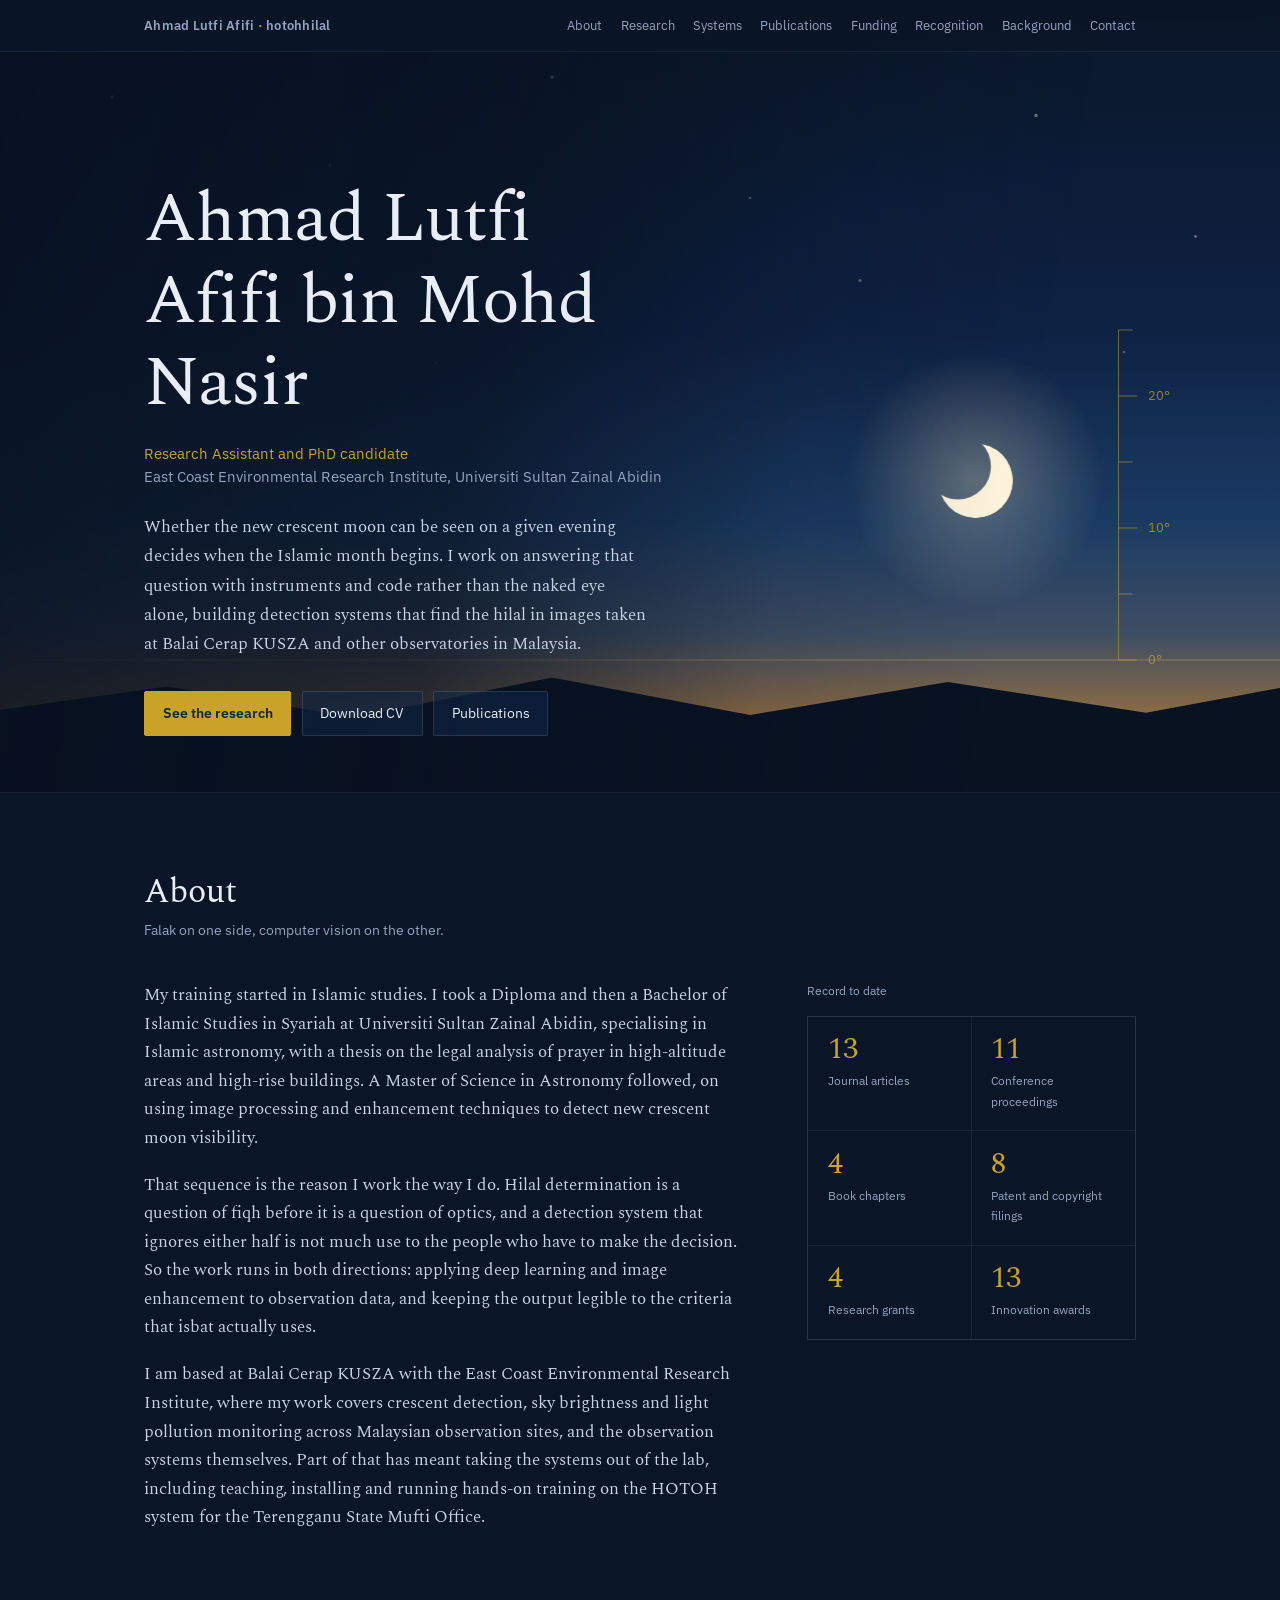
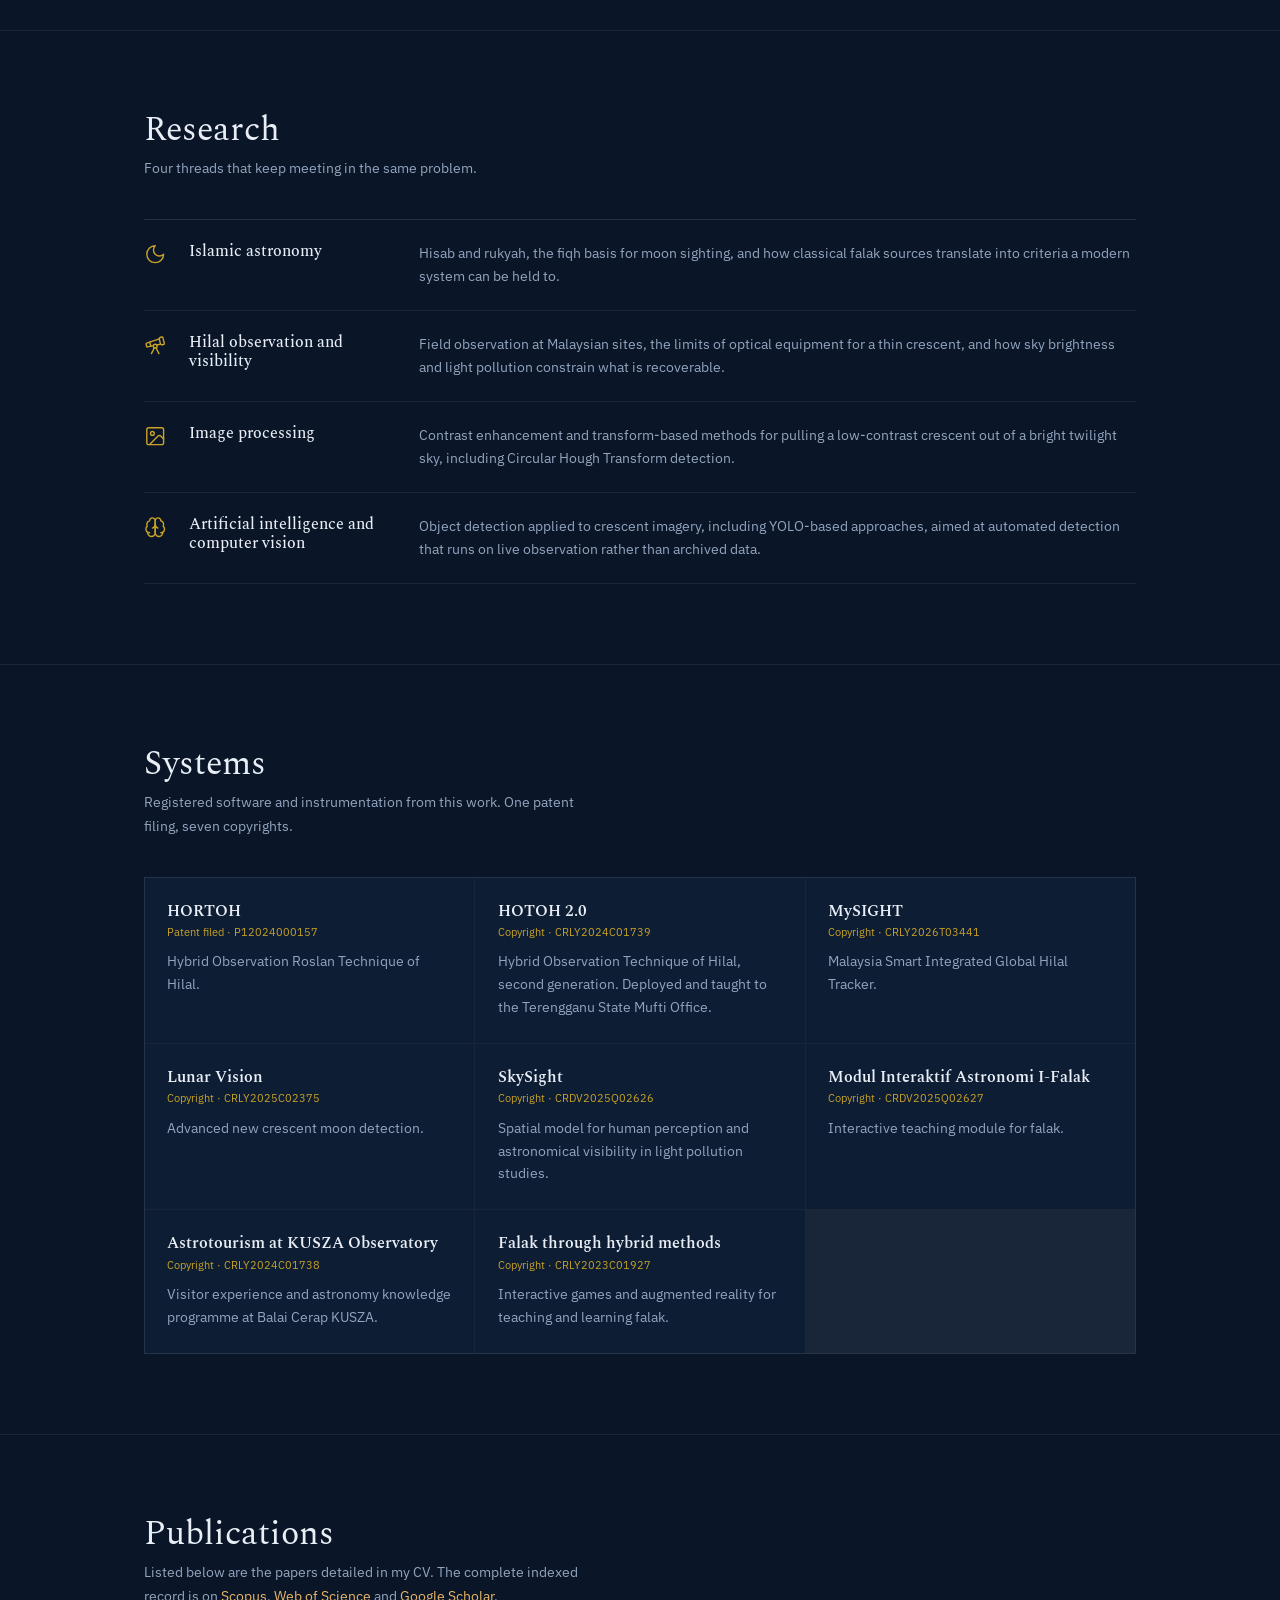
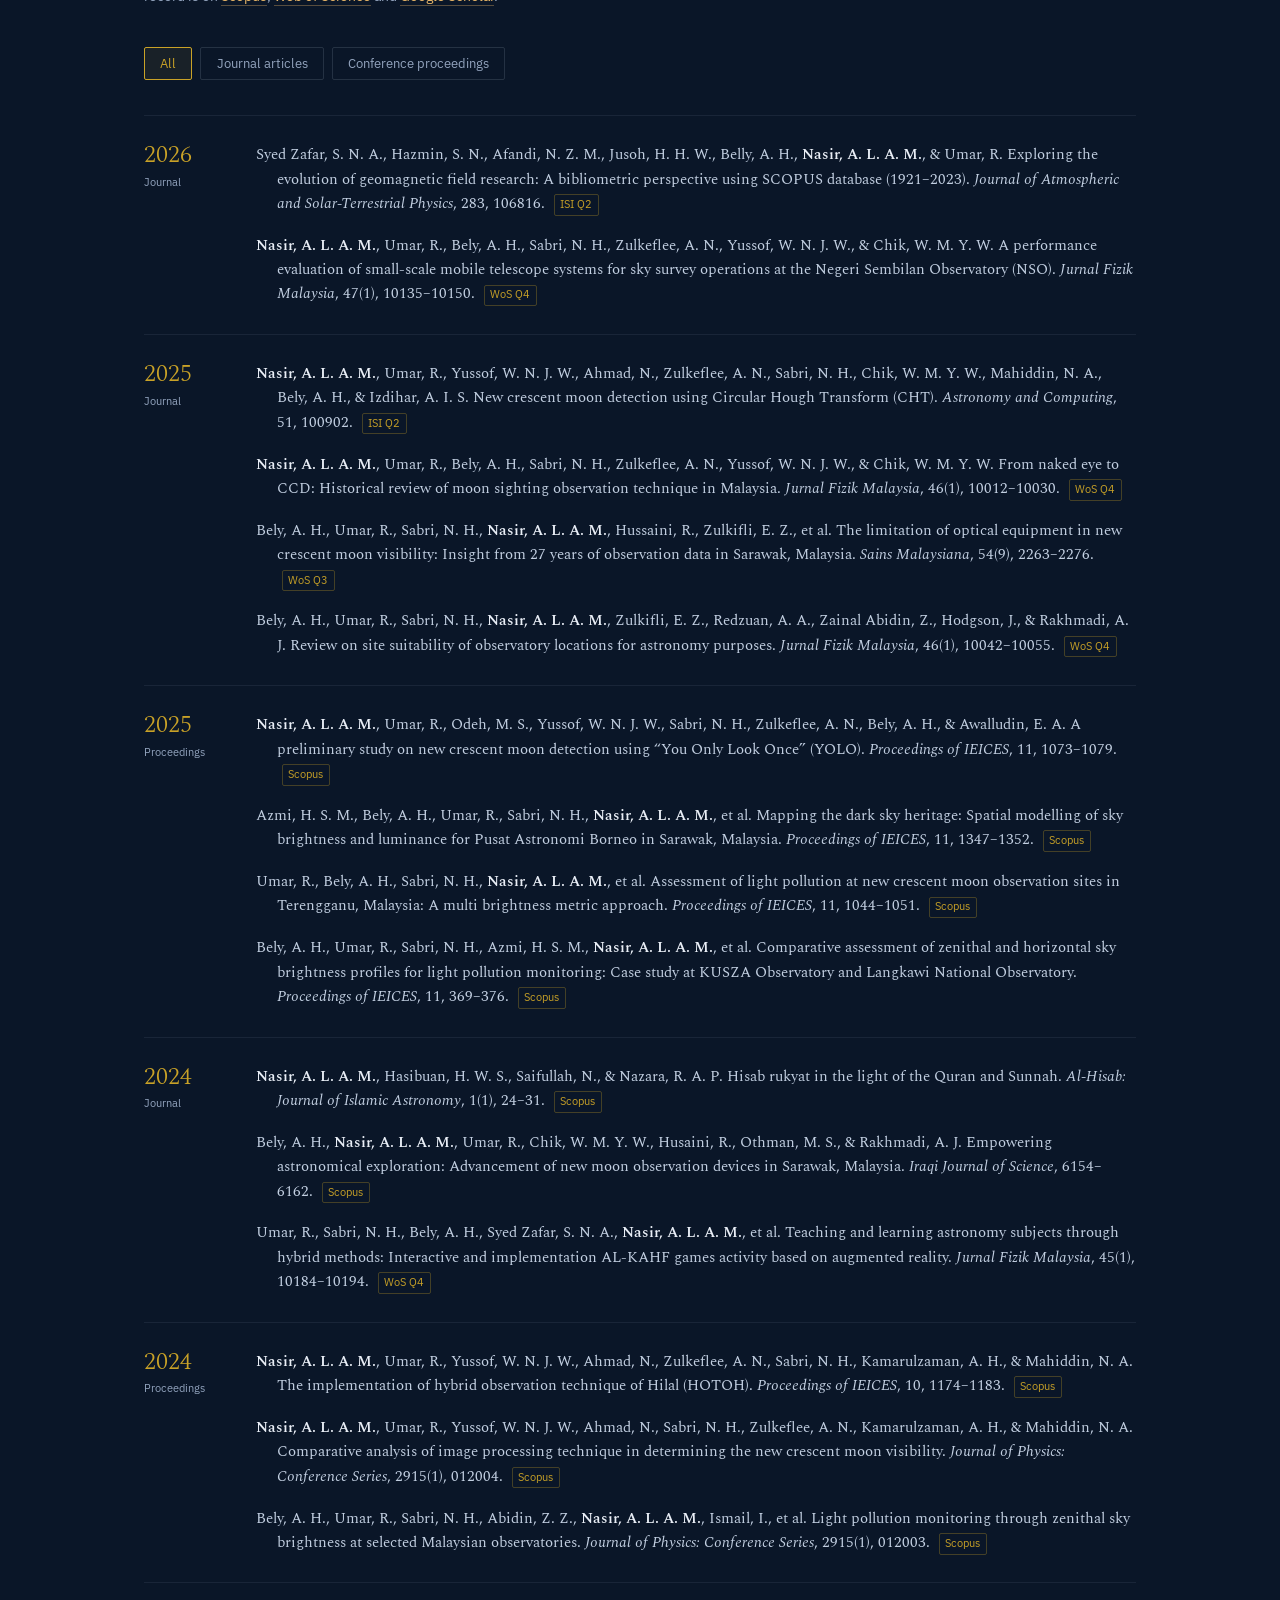
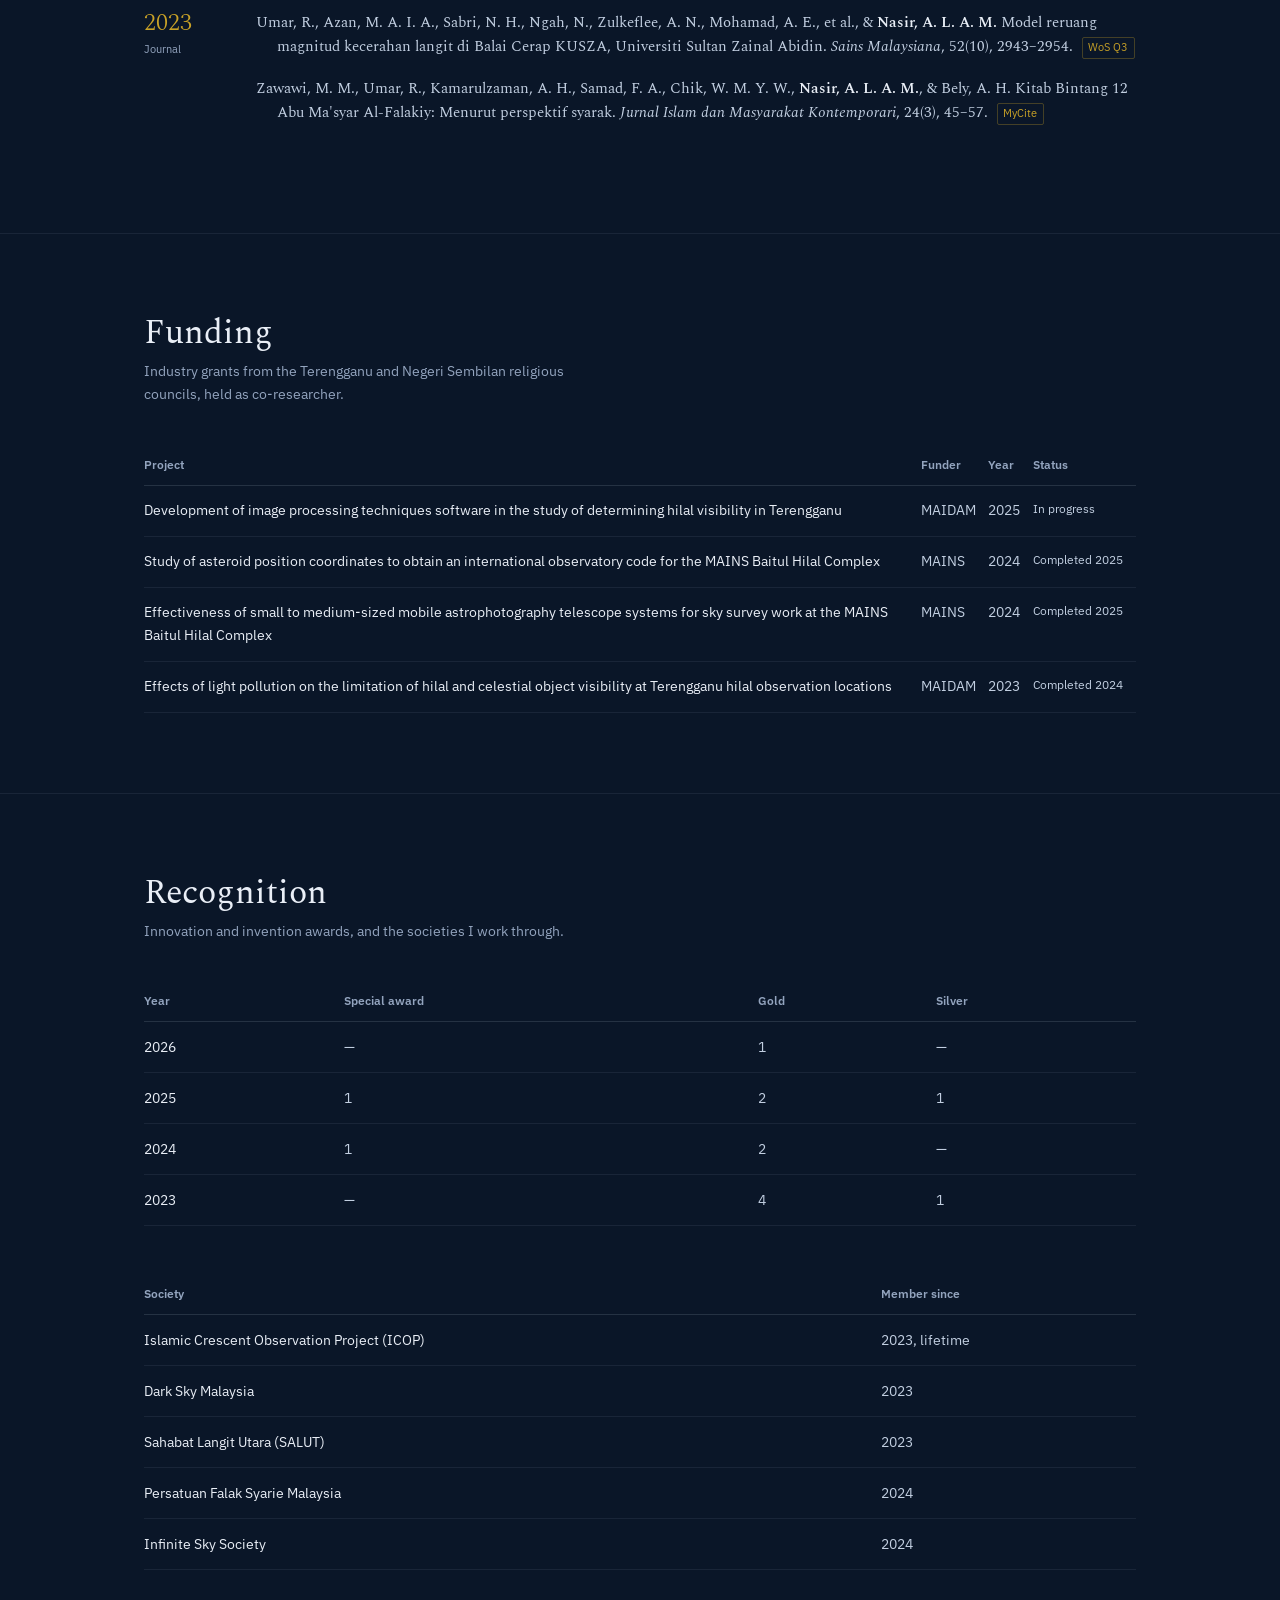
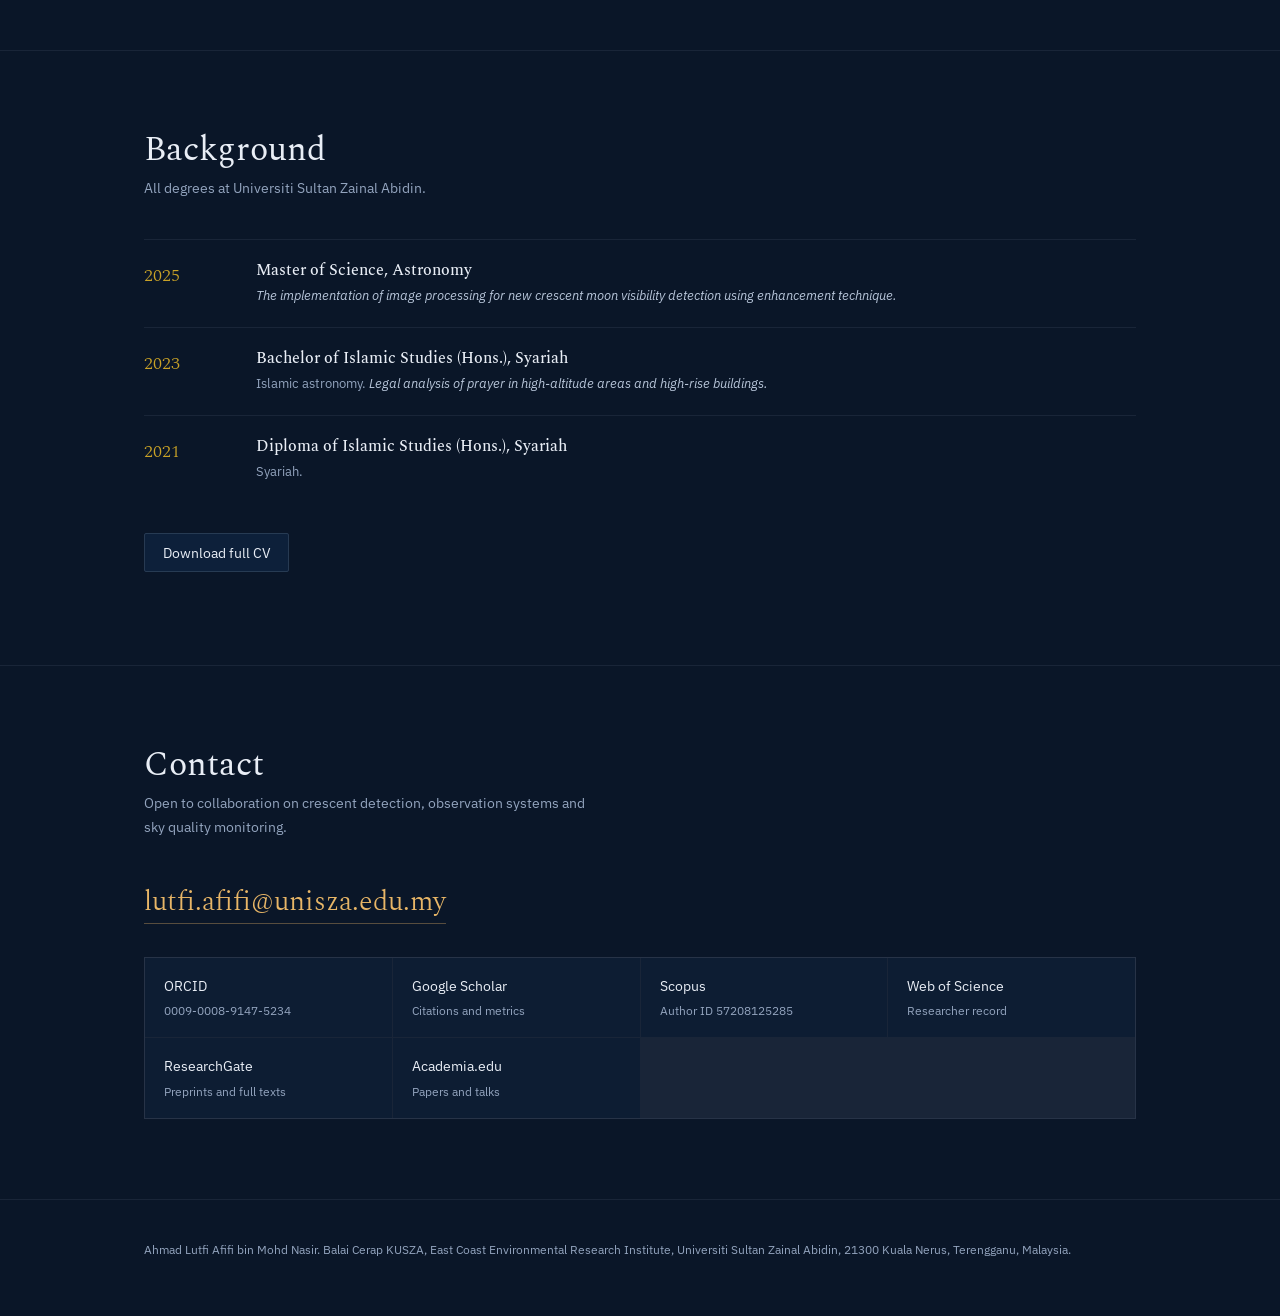
==== index.html @ 477df76f "Rename index (1).html to index.html" ====
<!DOCTYPE html>
<html lang="en">
<head>
<meta charset="utf-8">
<meta name="viewport" content="width=device-width, initial-scale=1">
<title>Ahmad Lutfi Afifi Mohd Nasir — Hilal detection and falak</title>
<meta name="description" content="Ahmad Lutfi Afifi bin Mohd Nasir. Research Assistant and PhD candidate at ESERI, Universiti Sultan Zainal Abidin. Automated new crescent moon detection using image processing and computer vision.">
<meta name="author" content="Ahmad Lutfi Afifi bin Mohd Nasir">
<meta property="og:type" content="profile">
<meta property="og:title" content="Ahmad Lutfi Afifi Mohd Nasir">
<meta property="og:description" content="Automated hilal detection, falak and computer vision. ESERI, Universiti Sultan Zainal Abidin.">
<meta property="og:url" content="https://hotohhilal.com">
<link rel="icon" href="data:image/svg+xml,%3Csvg xmlns='http://www.w3.org/2000/svg' viewBox='0 0 32 32'%3E%3Crect width='32' height='32' rx='6' fill='%230A1628'/%3E%3Cpath d='M17 7a8 8 0 0 0 8 8 9.5 9.5 0 1 1-8-8Z' fill='%23C9A227'/%3E%3C/svg%3E">
<link rel="preconnect" href="https://fonts.googleapis.com">
<link rel="preconnect" href="https://fonts.gstatic.com" crossorigin>
<link href="https://fonts.googleapis.com/css2?family=Spectral:ital,wght@0,300;0,400;0,500;0,600;1,400&family=IBM+Plex+Sans:wght@400;500;600&display=swap" rel="stylesheet">
<style>
:root{
  --ink:#0A1628; --ink2:#0D1D33; --slate:#12294A;
  --line:rgba(200,215,235,.14); --line2:rgba(200,215,235,.08);
  --brass:#C9A227; --amber:#E8B667;
  --paper:#E9EEF6; --dusk:#93A4BE;
  --display:'Spectral',Georgia,'Times New Roman',serif;
  --ui:'IBM Plex Sans',system-ui,-apple-system,Segoe UI,sans-serif;
  --gut:clamp(1.25rem,5vw,4.5rem);
  --maxw:1120px;
}
*{box-sizing:border-box}
html{scroll-behavior:smooth;scroll-padding-top:72px}
@media (prefers-reduced-motion:reduce){html{scroll-behavior:auto}}
body{
  margin:0;background:var(--ink);color:var(--paper);
  font-family:var(--display);font-size:17px;line-height:1.68;
  -webkit-font-smoothing:antialiased;
}
h1,h2,h3{font-family:var(--display);font-weight:500;line-height:1.18;margin:0}
a{color:var(--amber);text-decoration:none;border-bottom:1px solid rgba(232,182,103,.35)}
a:hover{border-bottom-color:var(--amber)}
:focus-visible{outline:2px solid var(--amber);outline-offset:3px;border-radius:2px}

/* ---------- nav ---------- */
.nav{
  position:fixed;top:0;left:0;right:0;z-index:40;
  background:rgba(10,22,40,.86);backdrop-filter:blur(10px);
  border-bottom:1px solid var(--line2);
}
.nav-in{
  max-width:var(--maxw);margin:0 auto;padding:.7rem var(--gut);
  display:flex;align-items:center;gap:1.5rem;
}
.mark{font-family:var(--ui);font-size:.82rem;font-weight:600;letter-spacing:.02em;
  color:var(--paper);border:0;white-space:nowrap}
.mark span{color:var(--brass)}
.nav ul{
  list-style:none;display:flex;gap:1.15rem;margin:0 0 0 auto;padding:0;
  overflow-x:auto;scrollbar-width:none;
}
.nav ul::-webkit-scrollbar{display:none}
.nav a{font-family:var(--ui);font-size:.8rem;color:var(--dusk);border:0;white-space:nowrap}
.nav a:hover,.nav a:focus-visible{color:var(--paper)}

/* ---------- hero ---------- */
.hero{position:relative;min-height:88vh;display:flex;align-items:flex-end;overflow:hidden}
.hero svg{position:absolute;inset:0;width:100%;height:100%}
.hero::after{content:"";position:absolute;inset:0;z-index:1;pointer-events:none;
  background:linear-gradient(100deg,rgba(8,17,32,.90) 0%,rgba(8,17,32,.72) 38%,rgba(8,17,32,.12) 62%,rgba(8,17,32,0) 78%)}
@media(max-width:760px){.hero::after{
  background:linear-gradient(to bottom,rgba(8,17,32,.86) 0%,rgba(8,17,32,.74) 55%,rgba(8,17,32,.28) 82%,rgba(8,17,32,0) 100%)}}
.hero-in{
  position:relative;z-index:2;max-width:var(--maxw);width:100%;
  margin:0 auto;padding:9rem var(--gut) 3.5rem;
}
.hero h1{
  font-size:clamp(2.35rem,6.2vw,4.35rem);font-weight:400;letter-spacing:-.015em;
  max-width:15ch;
}
.role{
  font-family:var(--ui);font-size:.92rem;color:var(--brass);
  margin:1.1rem 0 0;line-height:1.6;
}
.role em{color:var(--dusk);font-style:normal;display:block}
.lede{font-size:1.09rem;color:#C7D3E4;max-width:56ch;margin:1.5rem 0 0}
.acts{display:flex;flex-wrap:wrap;gap:.65rem;margin-top:2rem}
.btn{
  font-family:var(--ui);font-size:.85rem;padding:.62rem 1.1rem;border-radius:2px;
  border:1px solid var(--line);color:var(--paper);background:rgba(18,41,74,.55);
}
.btn:hover{border-color:var(--brass);color:#fff}
.btn-key{background:var(--brass);border-color:var(--brass);color:#14243D;font-weight:600}
.btn-key:hover{background:var(--amber);border-color:var(--amber);color:#14243D}
#glow{opacity:0;animation:rise 2.4s ease-out .25s forwards}
@keyframes rise{to{opacity:1}}
@media (prefers-reduced-motion:reduce){#glow{animation:none;opacity:1}}

/* ---------- structure ---------- */
section{padding:5rem 0;border-top:1px solid var(--line2)}
.wrap{max-width:var(--maxw);margin:0 auto;padding:0 var(--gut)}
h2{font-size:clamp(1.6rem,3.2vw,2.1rem);font-weight:400;margin-bottom:.4rem}
.sub{font-family:var(--ui);font-size:.88rem;color:var(--dusk);max-width:58ch;margin:0 0 2.4rem}
p{margin:0 0 1.15rem}
.prose{max-width:66ch}
.prose p{color:#C7D3E4}

/* ---------- figures strip ---------- */
.about-grid{display:grid;grid-template-columns:minmax(0,1.55fr) minmax(250px,.85fr);
  gap:clamp(2rem,5vw,4.5rem);align-items:start}
@media(max-width:900px){.about-grid{grid-template-columns:1fr}}
.figs{display:grid;grid-template-columns:1fr 1fr;gap:1px;
  background:var(--line2);border:1px solid var(--line2)}
@media(max-width:900px){.figs{grid-template-columns:repeat(auto-fit,minmax(140px,1fr))};}
.glance{font-family:var(--ui);font-size:.76rem;color:var(--dusk);margin:0 0 .9rem}
.fig{background:var(--ink);padding:1.15rem 1.2rem}
.fig b{display:block;font-family:var(--display);font-size:1.85rem;font-weight:400;color:var(--brass);line-height:1}
.fig span{font-family:var(--ui);font-size:.76rem;color:var(--dusk);display:block;margin-top:.4rem}

/* ---------- research list ---------- */
.areas{margin:0;padding:0;list-style:none;border-top:1px solid var(--line)}
.areas li{
  display:grid;grid-template-columns:1.4rem 13rem 1fr;gap:1.4rem;align-items:start;
  padding:1.35rem 0;border-bottom:1px solid var(--line2);
}
.areas h3{font-size:1.02rem;font-weight:500}
.areas p{font-family:var(--ui);font-size:.87rem;color:var(--dusk);margin:0}
.areas svg{width:1.4rem;height:1.4rem;stroke:var(--brass);fill:none;stroke-width:1.5;
  stroke-linecap:round;stroke-linejoin:round;margin-top:.1rem}
@media(max-width:720px){.areas li{grid-template-columns:1.4rem 1fr;gap:.9rem}
  .areas p{grid-column:2}}

/* ---------- systems ---------- */
.sys{display:grid;grid-template-columns:repeat(auto-fit,minmax(255px,1fr));gap:1px;
  background:var(--line2);border:1px solid var(--line2)}
.sys article{background:var(--ink2);padding:1.5rem 1.4rem}
.sys h3{font-size:1rem;font-weight:600;margin-bottom:.15rem}
.sys .tag{font-family:var(--ui);font-size:.7rem;color:var(--brass);display:block;margin-bottom:.55rem}
.sys p{font-family:var(--ui);font-size:.85rem;color:var(--dusk);margin:0}

/* ---------- publications ---------- */
.filter{display:flex;gap:.5rem;margin-bottom:2.2rem;flex-wrap:wrap}
.filter button{
  font-family:var(--ui);font-size:.82rem;padding:.45rem .95rem;cursor:pointer;
  background:transparent;border:1px solid var(--line);color:var(--dusk);border-radius:2px;
}
.filter button[aria-pressed="true"]{border-color:var(--brass);color:var(--brass);background:rgba(201,162,39,.08)}
.year{display:grid;grid-template-columns:5.5rem 1fr;gap:1.5rem;padding:1.7rem 0;
  border-top:1px solid var(--line2)}
.year > div:first-child{position:sticky;top:84px;align-self:start}
.year > div:first-child b{font-family:var(--display);font-size:1.5rem;font-weight:300;
  color:var(--brass);line-height:1;display:block}
.year > div:first-child i{font-family:var(--ui);font-size:.68rem;color:var(--dusk);
  font-style:normal;display:block;margin-top:.35rem}
.year ol{list-style:none;margin:0;padding:0}
.year li{font-size:.95rem;line-height:1.6;color:#C2CFE1;padding:0 0 1.1rem 1.3rem;
  text-indent:-1.3rem}
.year li:last-child{padding-bottom:0}
.year li strong{color:var(--paper);font-weight:600}
.idx{font-family:var(--ui);font-size:.7rem;color:var(--brass);white-space:nowrap;
  border:1px solid rgba(201,162,39,.3);padding:.05rem .35rem;border-radius:2px;
  text-indent:0;display:inline-block;margin-left:.3rem}
@media(max-width:720px){.year{grid-template-columns:1fr;gap:.7rem}
  .year > div:first-child{position:static}}

/* ---------- tables ---------- */
.tbl{width:100%;border-collapse:collapse;font-family:var(--ui);font-size:.85rem}
.tbl th{text-align:left;font-weight:600;color:var(--dusk);font-size:.76rem;
  padding:.6rem .8rem .6rem 0;border-bottom:1px solid var(--line)}
.tbl td{padding:.85rem .8rem .85rem 0;border-bottom:1px solid var(--line2);
  color:#C2CFE1;vertical-align:top}
.tbl td:first-child{color:var(--paper)}
.scroll{overflow-x:auto}
.state{font-size:.74rem;color:var(--brass);white-space:nowrap}

/* ---------- timeline ---------- */
.cv{list-style:none;margin:0;padding:0}
.cv li{display:grid;grid-template-columns:5.5rem 1fr;gap:1.5rem;padding:1.3rem 0;
  border-top:1px solid var(--line2)}
.cv b{font-family:var(--display);font-size:1.15rem;font-weight:300;color:var(--brass)}
.cv h3{font-size:1rem;font-weight:500;margin-bottom:.25rem}
.cv p{font-family:var(--ui);font-size:.84rem;color:var(--dusk);margin:0}
.cv i{color:#B8C6DA}
@media(max-width:720px){.cv li{grid-template-columns:1fr;gap:.35rem}}

/* ---------- contact ---------- */
.links{display:grid;grid-template-columns:repeat(auto-fit,minmax(215px,1fr));gap:1px;
  background:var(--line2);border:1px solid var(--line2);margin-top:2rem}
.links a{background:var(--ink2);padding:1.05rem 1.2rem;border:0;display:block;
  font-family:var(--ui);font-size:.86rem;color:var(--paper)}
.links a:hover{background:var(--slate)}
.links a span{display:block;font-size:.72rem;color:var(--dusk);margin-top:.2rem;
  overflow-wrap:anywhere}
.mail{font-family:var(--display);font-size:clamp(1.2rem,3.4vw,1.75rem);font-weight:300}
footer{padding:2.5rem 0 3.5rem;border-top:1px solid var(--line2)}
footer p{font-family:var(--ui);font-size:.76rem;color:var(--dusk);margin:0}
.hidden{display:none}
</style>
</head>
<body>

<nav class="nav">
  <div class="nav-in">
    <a class="mark" href="#top">Ahmad Lutfi Afifi <span>·</span> hotohhilal</a>
    <ul>
      <li><a href="#about">About</a></li>
      <li><a href="#research">Research</a></li>
      <li><a href="#systems">Systems</a></li>
      <li><a href="#publications">Publications</a></li>
      <li><a href="#funding">Funding</a></li>
      <li><a href="#recognition">Recognition</a></li>
      <li><a href="#background">Background</a></li>
      <li><a href="#contact">Contact</a></li>
    </ul>
  </div>
</nav>

<header class="hero" id="top">
  <svg viewBox="0 0 1200 720" preserveAspectRatio="xMidYMax slice" aria-hidden="true">
    <defs>
      <linearGradient id="sky" x1="0" y1="0" x2="0" y2="1">
        <stop offset="0" stop-color="#0A1628"/><stop offset=".42" stop-color="#0E2244"/>
        <stop offset=".66" stop-color="#1B3B63"/><stop offset=".80" stop-color="#3E4E63"/>
        <stop offset=".90" stop-color="#8A6A44"/><stop offset="1" stop-color="#C08A46"/>
      </linearGradient>
      <radialGradient id="halo" cx=".5" cy=".5" r=".5">
        <stop offset="0" stop-color="#F0DFB8" stop-opacity=".34"/>
        <stop offset="1" stop-color="#F0DFB8" stop-opacity="0"/>
      </radialGradient>
      <mask id="cres">
        <circle cx="905" cy="437" r="34" fill="#fff"/>
        <circle cx="889" cy="424" r="30" fill="#000"/>
      </mask>
    </defs>
    <rect width="1200" height="720" fill="url(#sky)"/>
    <g fill="#fff">
      <circle cx="120" cy="88" r="1.5" opacity=".5"/><circle cx="318" cy="150" r="1.1" opacity=".35"/>
      <circle cx="520" cy="70" r="1.7" opacity=".45"/><circle cx="700" cy="180" r="1.2" opacity=".3"/>
      <circle cx="960" cy="105" r="1.5" opacity=".4"/><circle cx="1105" cy="215" r="1.3" opacity=".35"/>
      <circle cx="245" cy="250" r="1.1" opacity=".28"/><circle cx="1040" cy="320" r="1.2" opacity=".26"/>
      <circle cx="800" cy="255" r="1.4" opacity=".32"/><circle cx="415" cy="330" r="1" opacity=".22"/>
    </g>
    <g id="glow">
      <circle cx="905" cy="437" r="118" fill="url(#halo)"/>
      <circle cx="905" cy="437" r="34" fill="#FFF4DC" mask="url(#cres)"/>
    </g>
    <!-- altitude scale: what hilal visibility is actually measured against -->
    <g stroke="#C9A227" stroke-opacity=".5" stroke-width="1" fill="none">
      <line x1="1035" y1="300" x2="1035" y2="600"/>
      <line x1="1035" y1="600" x2="1052" y2="600"/><line x1="1035" y1="540" x2="1048" y2="540"/>
      <line x1="1035" y1="480" x2="1052" y2="480"/><line x1="1035" y1="420" x2="1048" y2="420"/>
      <line x1="1035" y1="360" x2="1052" y2="360"/><line x1="1035" y1="300" x2="1048" y2="300"/>
    </g>
    <g fill="#C9A227" fill-opacity=".72" font-family="'IBM Plex Sans',sans-serif" font-size="12">
      <text x="1062" y="604">0°</text><text x="1062" y="484">10°</text><text x="1062" y="364">20°</text>
    </g>
    <line x1="0" y1="600" x2="1200" y2="600" stroke="#E8B667" stroke-opacity=".38" stroke-width="1"/>
    <path d="M0,720 L0,648 L170,624 L340,652 L520,616 L700,650 L880,620 L1060,648 L1200,622 L1200,720 Z" fill="#081221"/>
  </svg>

  <div class="hero-in">
    <h1>Ahmad Lutfi Afifi bin Mohd Nasir</h1>
    <p class="role">Research Assistant and PhD candidate
      <em>East Coast Environmental Research Institute, Universiti Sultan Zainal Abidin</em></p>
    <p class="lede">Whether the new crescent moon can be seen on a given evening decides when the
      Islamic month begins. I work on answering that question with instruments and code rather than
      the naked eye alone, building detection systems that find the hilal in images taken at
      Balai Cerap KUSZA and other observatories in Malaysia.</p>
    <div class="acts">
      <a class="btn btn-key" href="#research">See the research</a>
      <a class="btn" href="Ahmad_Lutfi_Afifi_CV.pdf">Download CV</a>
      <a class="btn" href="#publications">Publications</a>
    </div>
  </div>
</header>

<section id="about">
  <div class="wrap">
    <h2>About</h2>
    <p class="sub">Falak on one side, computer vision on the other.</p>
    <div class="about-grid">
      <div class="prose">
      <p>My training started in Islamic studies. I took a Diploma and then a Bachelor of Islamic
      Studies in Syariah at Universiti Sultan Zainal Abidin, specialising in Islamic astronomy, with
      a thesis on the legal analysis of prayer in high-altitude areas and high-rise buildings.
      A Master of Science in Astronomy followed, on using image processing and enhancement
      techniques to detect new crescent moon visibility.</p>

      <p>That sequence is the reason I work the way I do. Hilal determination is a question of fiqh
      before it is a question of optics, and a detection system that ignores either half is not much
      use to the people who have to make the decision. So the work runs in both directions: applying
      deep learning and image enhancement to observation data, and keeping the output legible to the
      criteria that isbat actually uses.</p>

      <p>I am based at Balai Cerap KUSZA with the East Coast Environmental Research Institute, where
      my work covers crescent detection, sky brightness and light pollution monitoring across
      Malaysian observation sites, and the observation systems themselves. Part of that has meant
      taking the systems out of the lab, including teaching, installing and running hands-on
      training on the HOTOH system for the Terengganu State Mufti Office.</p>
      </div>
      <aside>
        <p class="glance">Record to date</p>
        <div class="figs">
      <div class="fig"><b>13</b><span>Journal articles</span></div>
      <div class="fig"><b>11</b><span>Conference proceedings</span></div>
      <div class="fig"><b>4</b><span>Book chapters</span></div>
      <div class="fig"><b>8</b><span>Patent and copyright filings</span></div>
      <div class="fig"><b>4</b><span>Research grants</span></div>
        <div class="fig"><b>13</b><span>Innovation awards</span></div>
        </div>
      </aside>
    </div>
  </div>
</section>

<section id="research">
  <div class="wrap">
    <h2>Research</h2>
    <p class="sub">Four threads that keep meeting in the same problem.</p>
    <ul class="areas">
      <li>
        <svg viewBox="0 0 24 24"><path d="M12 3a6 6 0 0 0 9 9 9 9 0 1 1-9-9Z"/></svg>
        <h3>Islamic astronomy</h3>
        <p>Hisab and rukyah, the fiqh basis for moon sighting, and how classical falak sources
        translate into criteria a modern system can be held to.</p>
      </li>
      <li>
        <svg viewBox="0 0 24 24"><path d="m10.065 12.493-6.18 1.318a.934.934 0 0 1-1.108-.702l-.537-2.15a1.07 1.07 0 0 1 .691-1.265l13.504-4.44"/><path d="m13.56 11.747 4.332-.924"/><path d="m16 21-3.105-6.21"/><path d="M16.485 5.94a2 2 0 0 1 1.455-2.425l1.09-.272a1 1 0 0 1 1.212.727l1.515 6.06a1 1 0 0 1-.727 1.213l-1.09.272a2 2 0 0 1-2.425-1.455z"/><path d="m6.158 8.633 1.114 4.456"/><path d="m8 21 3.105-6.21"/><circle cx="12" cy="13" r="2"/></svg>
        <h3>Hilal observation and visibility</h3>
        <p>Field observation at Malaysian sites, the limits of optical equipment for a thin crescent,
        and how sky brightness and light pollution constrain what is recoverable.</p>
      </li>
      <li>
        <svg viewBox="0 0 24 24"><rect x="3" y="3" width="18" height="18" rx="2"/><circle cx="9" cy="9" r="2"/><path d="m21 15-3.086-3.086a2 2 0 0 0-2.828 0L6 21"/></svg>
        <h3>Image processing</h3>
        <p>Contrast enhancement and transform-based methods for pulling a low-contrast crescent out
        of a bright twilight sky, including Circular Hough Transform detection.</p>
      </li>
      <li>
        <svg viewBox="0 0 24 24"><path d="M12 5a3 3 0 1 0-5.997.125 4 4 0 0 0-2.526 5.77 4 4 0 0 0 .556 6.588A4 4 0 1 0 12 18Z"/><path d="M12 5a3 3 0 1 1 5.997.125 4 4 0 0 1 2.526 5.77 4 4 0 0 1-.556 6.588A4 4 0 1 1 12 18Z"/><path d="M15 13a4.5 4.5 0 0 1-3-4 4.5 4.5 0 0 1-3 4"/><path d="M6 18a4 4 0 0 1-1.967-.516"/><path d="M19.967 17.484A4 4 0 0 1 18 18"/></svg>
        <h3>Artificial intelligence and computer vision</h3>
        <p>Object detection applied to crescent imagery, including YOLO-based approaches, aimed at
        automated detection that runs on live observation rather than archived data.</p>
      </li>
    </ul>
  </div>
</section>

<section id="systems">
  <div class="wrap">
    <h2>Systems</h2>
    <p class="sub">Registered software and instrumentation from this work. One patent filing,
      seven copyrights.</p>
    <div class="sys">
      <article>
        <h3>HORTOH</h3><span class="tag">Patent filed · P12024000157</span>
        <p>Hybrid Observation Roslan Technique of Hilal.</p>
      </article>
      <article>
        <h3>HOTOH 2.0</h3><span class="tag">Copyright · CRLY2024C01739</span>
        <p>Hybrid Observation Technique of Hilal, second generation. Deployed and taught to the
        Terengganu State Mufti Office.</p>
      </article>
      <article>
        <h3>MySIGHT</h3><span class="tag">Copyright · CRLY2026T03441</span>
        <p>Malaysia Smart Integrated Global Hilal Tracker.</p>
      </article>
      <article>
        <h3>Lunar Vision</h3><span class="tag">Copyright · CRLY2025C02375</span>
        <p>Advanced new crescent moon detection.</p>
      </article>
      <article>
        <h3>SkySight</h3><span class="tag">Copyright · CRDV2025Q02626</span>
        <p>Spatial model for human perception and astronomical visibility in light pollution
        studies.</p>
      </article>
      <article>
        <h3>Modul Interaktif Astronomi I-Falak</h3><span class="tag">Copyright · CRDV2025Q02627</span>
        <p>Interactive teaching module for falak.</p>
      </article>
      <article>
        <h3>Astrotourism at KUSZA Observatory</h3><span class="tag">Copyright · CRLY2024C01738</span>
        <p>Visitor experience and astronomy knowledge programme at Balai Cerap KUSZA.</p>
      </article>
      <article>
        <h3>Falak through hybrid methods</h3><span class="tag">Copyright · CRLY2023C01927</span>
        <p>Interactive games and augmented reality for teaching and learning falak.</p>
      </article>
    </div>
  </div>
</section>

<section id="publications">
  <div class="wrap">
    <h2>Publications</h2>
    <p class="sub">Listed below are the papers detailed in my CV. The complete indexed record is on
      <a href="https://www.scopus.com/authid/detail.uri?authorId=57208125285">Scopus</a>,
      <a href="https://www.webofscience.com/wos/author/record/54318209">Web of Science</a> and
      <a href="https://scholar.google.com/citations?user=dQ2Bi_IAAAAJ&amp;hl=en">Google Scholar</a>.</p>

    <div class="filter" role="group" aria-label="Filter publications">
      <button type="button" data-f="all" aria-pressed="true">All</button>
      <button type="button" data-f="journal" aria-pressed="false">Journal articles</button>
      <button type="button" data-f="proc" aria-pressed="false">Conference proceedings</button>
    </div>

    <div class="year" data-kind="journal">
      <div><b>2026</b><i>Journal</i></div>
      <ol>
        <li>Syed Zafar, S. N. A., Hazmin, S. N., Afandi, N. Z. M., Jusoh, H. H. W., Belly, A. H.,
          <strong>Nasir, A. L. A. M.</strong>, &amp; Umar, R. Exploring the evolution of geomagnetic
          field research: A bibliometric perspective using SCOPUS database (1921–2023).
          <i>Journal of Atmospheric and Solar-Terrestrial Physics</i>, 283, 106816.
          <span class="idx">ISI Q2</span></li>
        <li><strong>Nasir, A. L. A. M.</strong>, Umar, R., Bely, A. H., Sabri, N. H., Zulkeflee, A. N.,
          Yussof, W. N. J. W., &amp; Chik, W. M. Y. W. A performance evaluation of small-scale mobile
          telescope systems for sky survey operations at the Negeri Sembilan Observatory (NSO).
          <i>Jurnal Fizik Malaysia</i>, 47(1), 10135–10150. <span class="idx">WoS Q4</span></li>
      </ol>
    </div>

    <div class="year" data-kind="journal">
      <div><b>2025</b><i>Journal</i></div>
      <ol>
        <li><strong>Nasir, A. L. A. M.</strong>, Umar, R., Yussof, W. N. J. W., Ahmad, N.,
          Zulkeflee, A. N., Sabri, N. H., Chik, W. M. Y. W., Mahiddin, N. A., Bely, A. H., &amp;
          Izdihar, A. I. S. New crescent moon detection using Circular Hough Transform (CHT).
          <i>Astronomy and Computing</i>, 51, 100902. <span class="idx">ISI Q2</span></li>
        <li><strong>Nasir, A. L. A. M.</strong>, Umar, R., Bely, A. H., Sabri, N. H., Zulkeflee, A. N.,
          Yussof, W. N. J. W., &amp; Chik, W. M. Y. W. From naked eye to CCD: Historical review of
          moon sighting observation technique in Malaysia. <i>Jurnal Fizik Malaysia</i>, 46(1),
          10012–10030. <span class="idx">WoS Q4</span></li>
        <li>Bely, A. H., Umar, R., Sabri, N. H., <strong>Nasir, A. L. A. M.</strong>, Hussaini, R.,
          Zulkifli, E. Z., et al. The limitation of optical equipment in new crescent moon
          visibility: Insight from 27 years of observation data in Sarawak, Malaysia.
          <i>Sains Malaysiana</i>, 54(9), 2263–2276. <span class="idx">WoS Q3</span></li>
        <li>Bely, A. H., Umar, R., Sabri, N. H., <strong>Nasir, A. L. A. M.</strong>, Zulkifli, E. Z.,
          Redzuan, A. A., Zainal Abidin, Z., Hodgson, J., &amp; Rakhmadi, A. J. Review on site
          suitability of observatory locations for astronomy purposes.
          <i>Jurnal Fizik Malaysia</i>, 46(1), 10042–10055. <span class="idx">WoS Q4</span></li>
      </ol>
    </div>

    <div class="year" data-kind="proc">
      <div><b>2025</b><i>Proceedings</i></div>
      <ol>
        <li><strong>Nasir, A. L. A. M.</strong>, Umar, R., Odeh, M. S., Yussof, W. N. J. W.,
          Sabri, N. H., Zulkeflee, A. N., Bely, A. H., &amp; Awalludin, E. A. A preliminary study on
          new crescent moon detection using “You Only Look Once” (YOLO).
          <i>Proceedings of IEICES</i>, 11, 1073–1079. <span class="idx">Scopus</span></li>
        <li>Azmi, H. S. M., Bely, A. H., Umar, R., Sabri, N. H., <strong>Nasir, A. L. A. M.</strong>,
          et al. Mapping the dark sky heritage: Spatial modelling of sky brightness and luminance for
          Pusat Astronomi Borneo in Sarawak, Malaysia. <i>Proceedings of IEICES</i>, 11, 1347–1352.
          <span class="idx">Scopus</span></li>
        <li>Umar, R., Bely, A. H., Sabri, N. H., <strong>Nasir, A. L. A. M.</strong>, et al.
          Assessment of light pollution at new crescent moon observation sites in Terengganu,
          Malaysia: A multi brightness metric approach. <i>Proceedings of IEICES</i>, 11, 1044–1051.
          <span class="idx">Scopus</span></li>
        <li>Bely, A. H., Umar, R., Sabri, N. H., Azmi, H. S. M., <strong>Nasir, A. L. A. M.</strong>,
          et al. Comparative assessment of zenithal and horizontal sky brightness profiles for light
          pollution monitoring: Case study at KUSZA Observatory and Langkawi National Observatory.
          <i>Proceedings of IEICES</i>, 11, 369–376. <span class="idx">Scopus</span></li>
      </ol>
    </div>

    <div class="year" data-kind="journal">
      <div><b>2024</b><i>Journal</i></div>
      <ol>
        <li><strong>Nasir, A. L. A. M.</strong>, Hasibuan, H. W. S., Saifullah, N., &amp;
          Nazara, R. A. P. Hisab rukyat in the light of the Quran and Sunnah.
          <i>Al-Hisab: Journal of Islamic Astronomy</i>, 1(1), 24–31. <span class="idx">Scopus</span></li>
        <li>Bely, A. H., <strong>Nasir, A. L. A. M.</strong>, Umar, R., Chik, W. M. Y. W.,
          Husaini, R., Othman, M. S., &amp; Rakhmadi, A. J. Empowering astronomical exploration:
          Advancement of new moon observation devices in Sarawak, Malaysia.
          <i>Iraqi Journal of Science</i>, 6154–6162. <span class="idx">Scopus</span></li>
        <li>Umar, R., Sabri, N. H., Bely, A. H., Syed Zafar, S. N. A.,
          <strong>Nasir, A. L. A. M.</strong>, et al. Teaching and learning astronomy subjects through
          hybrid methods: Interactive and implementation AL-KAHF games activity based on augmented
          reality. <i>Jurnal Fizik Malaysia</i>, 45(1), 10184–10194. <span class="idx">WoS Q4</span></li>
      </ol>
    </div>

    <div class="year" data-kind="proc">
      <div><b>2024</b><i>Proceedings</i></div>
      <ol>
        <li><strong>Nasir, A. L. A. M.</strong>, Umar, R., Yussof, W. N. J. W., Ahmad, N.,
          Zulkeflee, A. N., Sabri, N. H., Kamarulzaman, A. H., &amp; Mahiddin, N. A. The
          implementation of hybrid observation technique of Hilal (HOTOH).
          <i>Proceedings of IEICES</i>, 10, 1174–1183. <span class="idx">Scopus</span></li>
        <li><strong>Nasir, A. L. A. M.</strong>, Umar, R., Yussof, W. N. J. W., Ahmad, N.,
          Sabri, N. H., Zulkeflee, A. N., Kamarulzaman, A. H., &amp; Mahiddin, N. A. Comparative
          analysis of image processing technique in determining the new crescent moon visibility.
          <i>Journal of Physics: Conference Series</i>, 2915(1), 012004. <span class="idx">Scopus</span></li>
        <li>Bely, A. H., Umar, R., Sabri, N. H., Abidin, Z. Z., <strong>Nasir, A. L. A. M.</strong>,
          Ismail, I., et al. Light pollution monitoring through zenithal sky brightness at selected
          Malaysian observatories. <i>Journal of Physics: Conference Series</i>, 2915(1), 012003.
          <span class="idx">Scopus</span></li>
      </ol>
    </div>

    <div class="year" data-kind="journal">
      <div><b>2023</b><i>Journal</i></div>
      <ol>
        <li>Umar, R., Azan, M. A. I. A., Sabri, N. H., Ngah, N., Zulkeflee, A. N., Mohamad, A. E.,
          et al., &amp; <strong>Nasir, A. L. A. M.</strong> Model reruang magnitud kecerahan langit di
          Balai Cerap KUSZA, Universiti Sultan Zainal Abidin. <i>Sains Malaysiana</i>, 52(10),
          2943–2954. <span class="idx">WoS Q3</span></li>
        <li>Zawawi, M. M., Umar, R., Kamarulzaman, A. H., Samad, F. A., Chik, W. M. Y. W.,
          <strong>Nasir, A. L. A. M.</strong>, &amp; Bely, A. H. Kitab Bintang 12 Abu Ma'syar
          Al-Falakiy: Menurut perspektif syarak. <i>Jurnal Islam dan Masyarakat Kontemporari</i>,
          24(3), 45–57. <span class="idx">MyCite</span></li>
      </ol>
    </div>
  </div>
</section>

<section id="funding">
  <div class="wrap">
    <h2>Funding</h2>
    <p class="sub">Industry grants from the Terengganu and Negeri Sembilan religious councils,
      held as co-researcher.</p>
    <div class="scroll">
      <table class="tbl">
        <thead><tr><th>Project</th><th>Funder</th><th>Year</th><th>Status</th></tr></thead>
        <tbody>
          <tr>
            <td>Development of image processing techniques software in the study of determining
              hilal visibility in Terengganu</td>
            <td>MAIDAM</td><td>2025</td><td class="state">In progress</td>
          </tr>
          <tr>
            <td>Study of asteroid position coordinates to obtain an international observatory code
              for the MAINS Baitul Hilal Complex</td>
            <td>MAINS</td><td>2024</td><td class="state">Completed 2025</td>
          </tr>
          <tr>
            <td>Effectiveness of small to medium-sized mobile astrophotography telescope systems for
              sky survey work at the MAINS Baitul Hilal Complex</td>
            <td>MAINS</td><td>2024</td><td class="state">Completed 2025</td>
          </tr>
          <tr>
            <td>Effects of light pollution on the limitation of hilal and celestial object visibility
              at Terengganu hilal observation locations</td>
            <td>MAIDAM</td><td>2023</td><td class="state">Completed 2024</td>
          </tr>
        </tbody>
      </table>
    </div>
  </div>
</section>

<section id="recognition">
  <div class="wrap">
    <h2>Recognition</h2>
    <p class="sub">Innovation and invention awards, and the societies I work through.</p>
    <div class="scroll">
      <table class="tbl">
        <thead><tr><th>Year</th><th>Special award</th><th>Gold</th><th>Silver</th></tr></thead>
        <tbody>
          <tr><td>2026</td><td>—</td><td>1</td><td>—</td></tr>
          <tr><td>2025</td><td>1</td><td>2</td><td>1</td></tr>
          <tr><td>2024</td><td>1</td><td>2</td><td>—</td></tr>
          <tr><td>2023</td><td>—</td><td>4</td><td>1</td></tr>
        </tbody>
      </table>
    </div>

    <div class="scroll" style="margin-top:3rem">
      <table class="tbl">
        <thead><tr><th>Society</th><th>Member since</th></tr></thead>
        <tbody>
          <tr><td>Islamic Crescent Observation Project (ICOP)</td><td>2023, lifetime</td></tr>
          <tr><td>Dark Sky Malaysia</td><td>2023</td></tr>
          <tr><td>Sahabat Langit Utara (SALUT)</td><td>2023</td></tr>
          <tr><td>Persatuan Falak Syarie Malaysia</td><td>2024</td></tr>
          <tr><td>Infinite Sky Society</td><td>2024</td></tr>
        </tbody>
      </table>
    </div>
  </div>
</section>

<section id="background">
  <div class="wrap">
    <h2>Background</h2>
    <p class="sub">All degrees at Universiti Sultan Zainal Abidin.</p>
    <ul class="cv">
      <li><b>2025</b>
        <div><h3>Master of Science, Astronomy</h3>
        <p><i>The implementation of image processing for new crescent moon visibility detection
        using enhancement technique.</i></p></div>
      </li>
      <li><b>2023</b>
        <div><h3>Bachelor of Islamic Studies (Hons.), Syariah</h3>
        <p>Islamic astronomy. <i>Legal analysis of prayer in high-altitude areas and high-rise
        buildings.</i></p></div>
      </li>
      <li><b>2021</b>
        <div><h3>Diploma of Islamic Studies (Hons.), Syariah</h3>
        <p>Syariah.</p></div>
      </li>
    </ul>
    <p style="margin-top:2.2rem"><a class="btn" href="Ahmad_Lutfi_Afifi_CV.pdf">Download full CV</a></p>
  </div>
</section>

<section id="contact">
  <div class="wrap">
    <h2>Contact</h2>
    <p class="sub">Open to collaboration on crescent detection, observation systems and sky quality
      monitoring.</p>
    <p class="mail"><a href="mailto:lutfi.afifi@unisza.edu.my">lutfi.afifi@unisza.edu.my</a></p>
    <div class="links">
      <a href="https://orcid.org/0009-0008-9147-5234">ORCID<span>0009-0008-9147-5234</span></a>
      <a href="https://scholar.google.com/citations?user=dQ2Bi_IAAAAJ&amp;hl=en">Google Scholar<span>Citations and metrics</span></a>
      <a href="https://www.scopus.com/authid/detail.uri?authorId=57208125285">Scopus<span>Author ID 57208125285</span></a>
      <a href="https://www.webofscience.com/wos/author/record/54318209">Web of Science<span>Researcher record</span></a>
      <a href="https://www.researchgate.net/profile/Ahmad_Lutfi_Afifi/">ResearchGate<span>Preprints and full texts</span></a>
      <a href="https://unisze.academia.edu/AhmadLutfiAfifiMohdNasir">Academia.edu<span>Papers and talks</span></a>
    </div>
  </div>
</section>

<footer>
  <div class="wrap">
    <p>Ahmad Lutfi Afifi bin Mohd Nasir. Balai Cerap KUSZA, East Coast Environmental Research
      Institute, Universiti Sultan Zainal Abidin, 21300 Kuala Nerus, Terengganu, Malaysia.</p>
  </div>
</footer>

<script>
(function(){
  var btns = document.querySelectorAll('.filter button');
  var blocks = document.querySelectorAll('.year');
  btns.forEach(function(b){
    b.addEventListener('click', function(){
      var f = b.dataset.f;
      btns.forEach(function(o){ o.setAttribute('aria-pressed', String(o === b)); });
      blocks.forEach(function(el){
        el.classList.toggle('hidden', f !== 'all' && el.dataset.kind !== f);
      });
    });
  });
})();
</script>
</body>
</html>
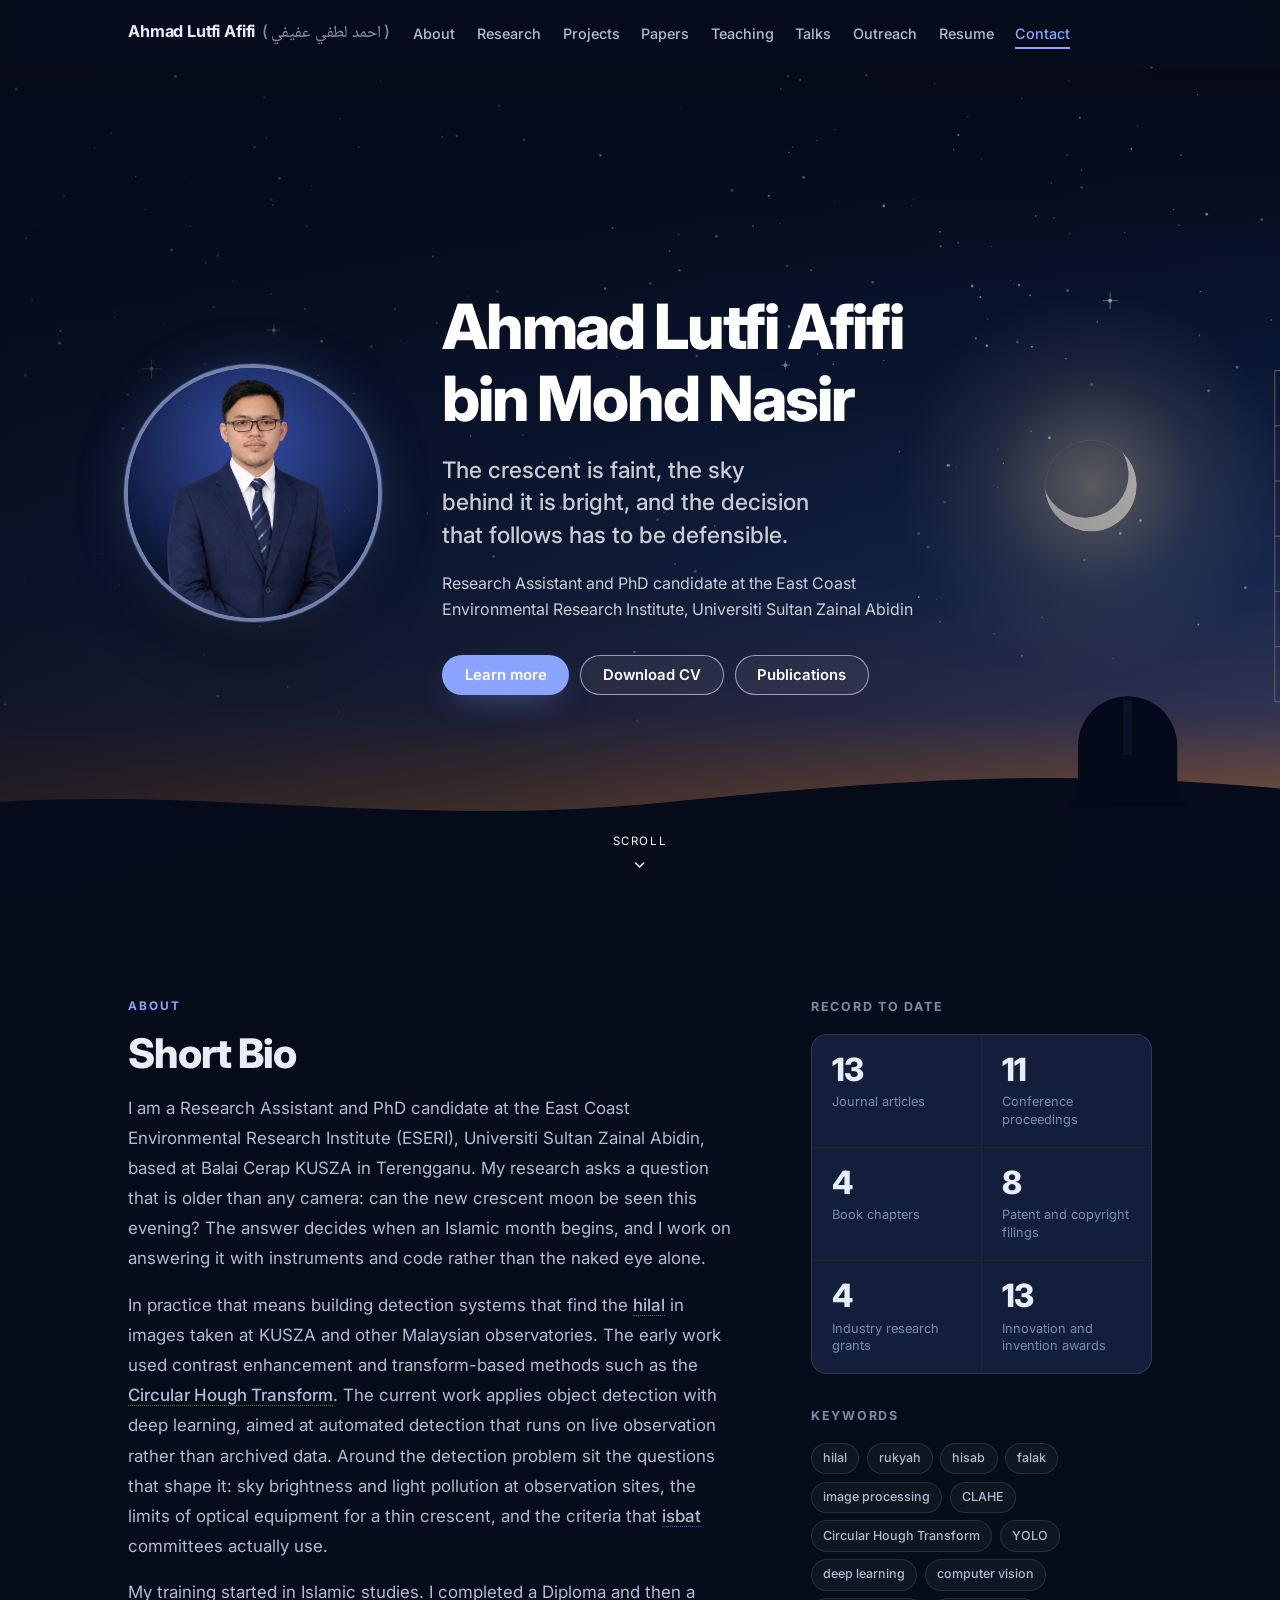
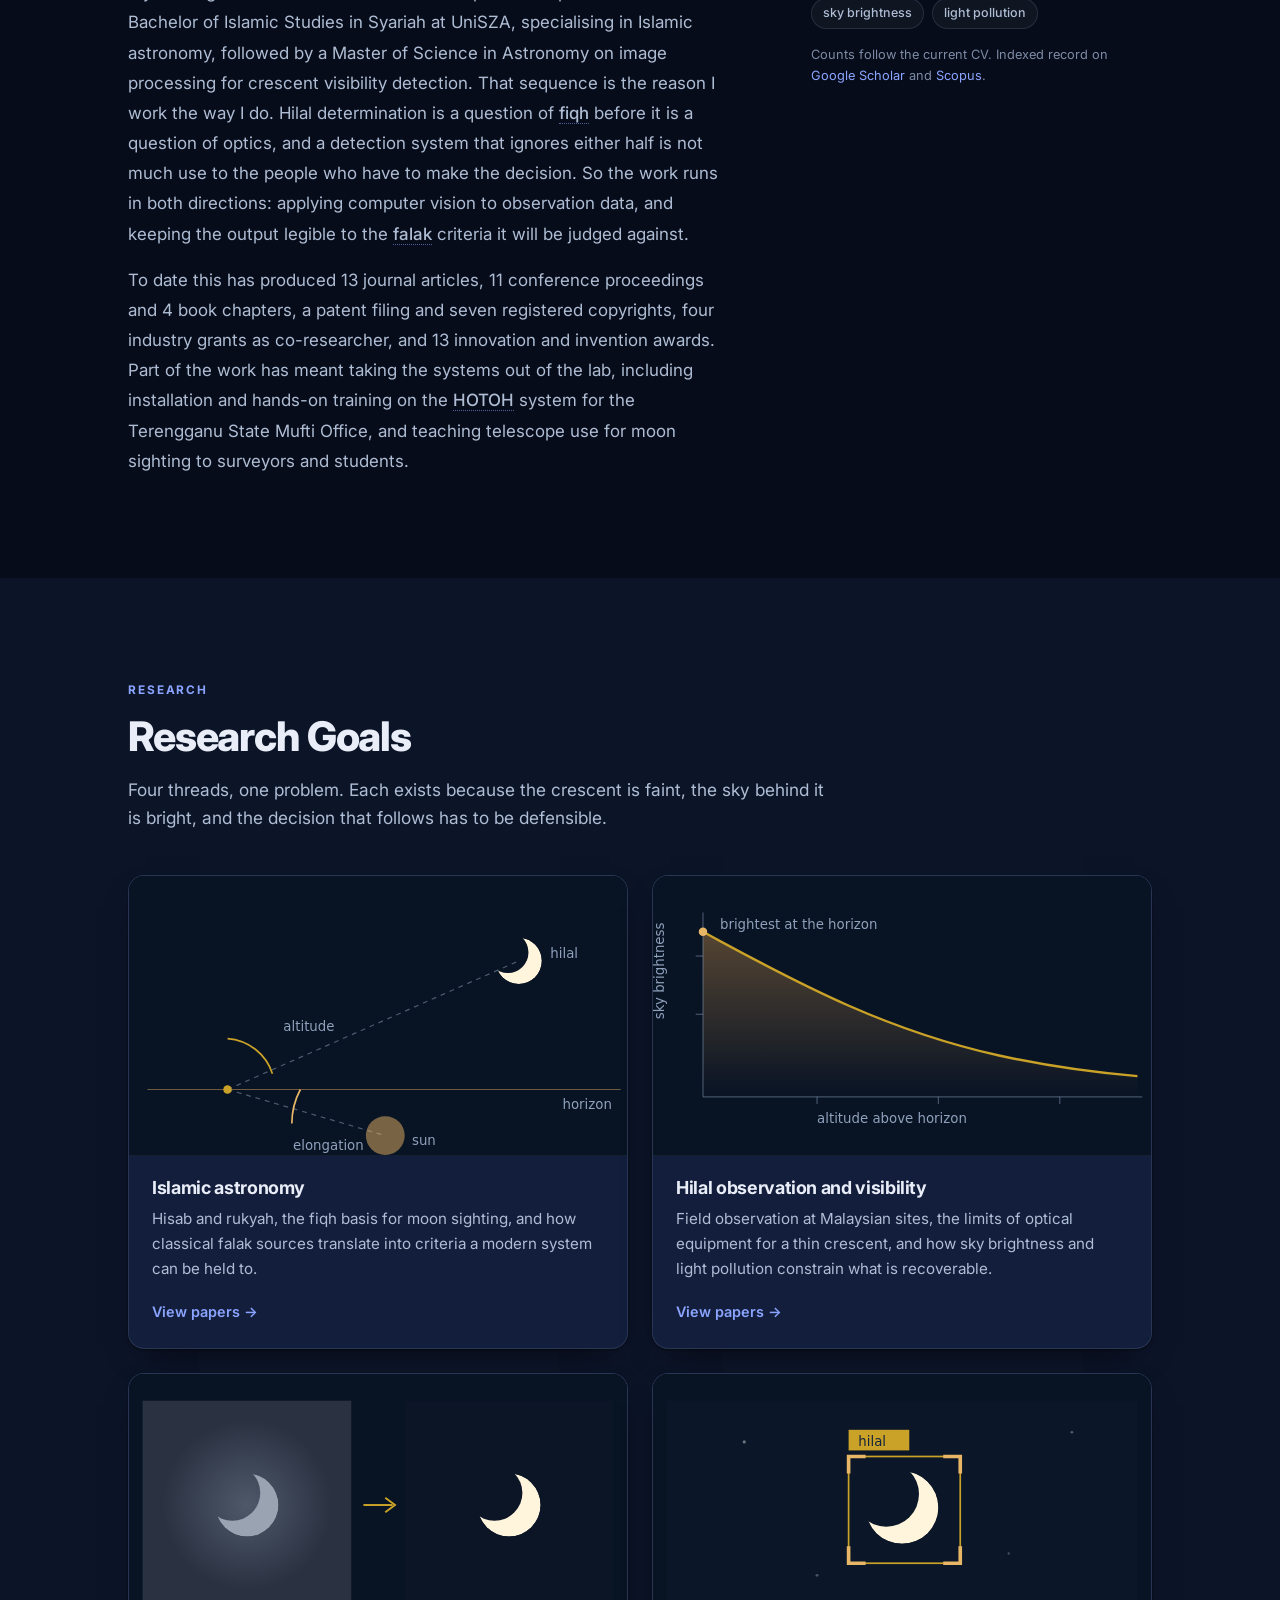
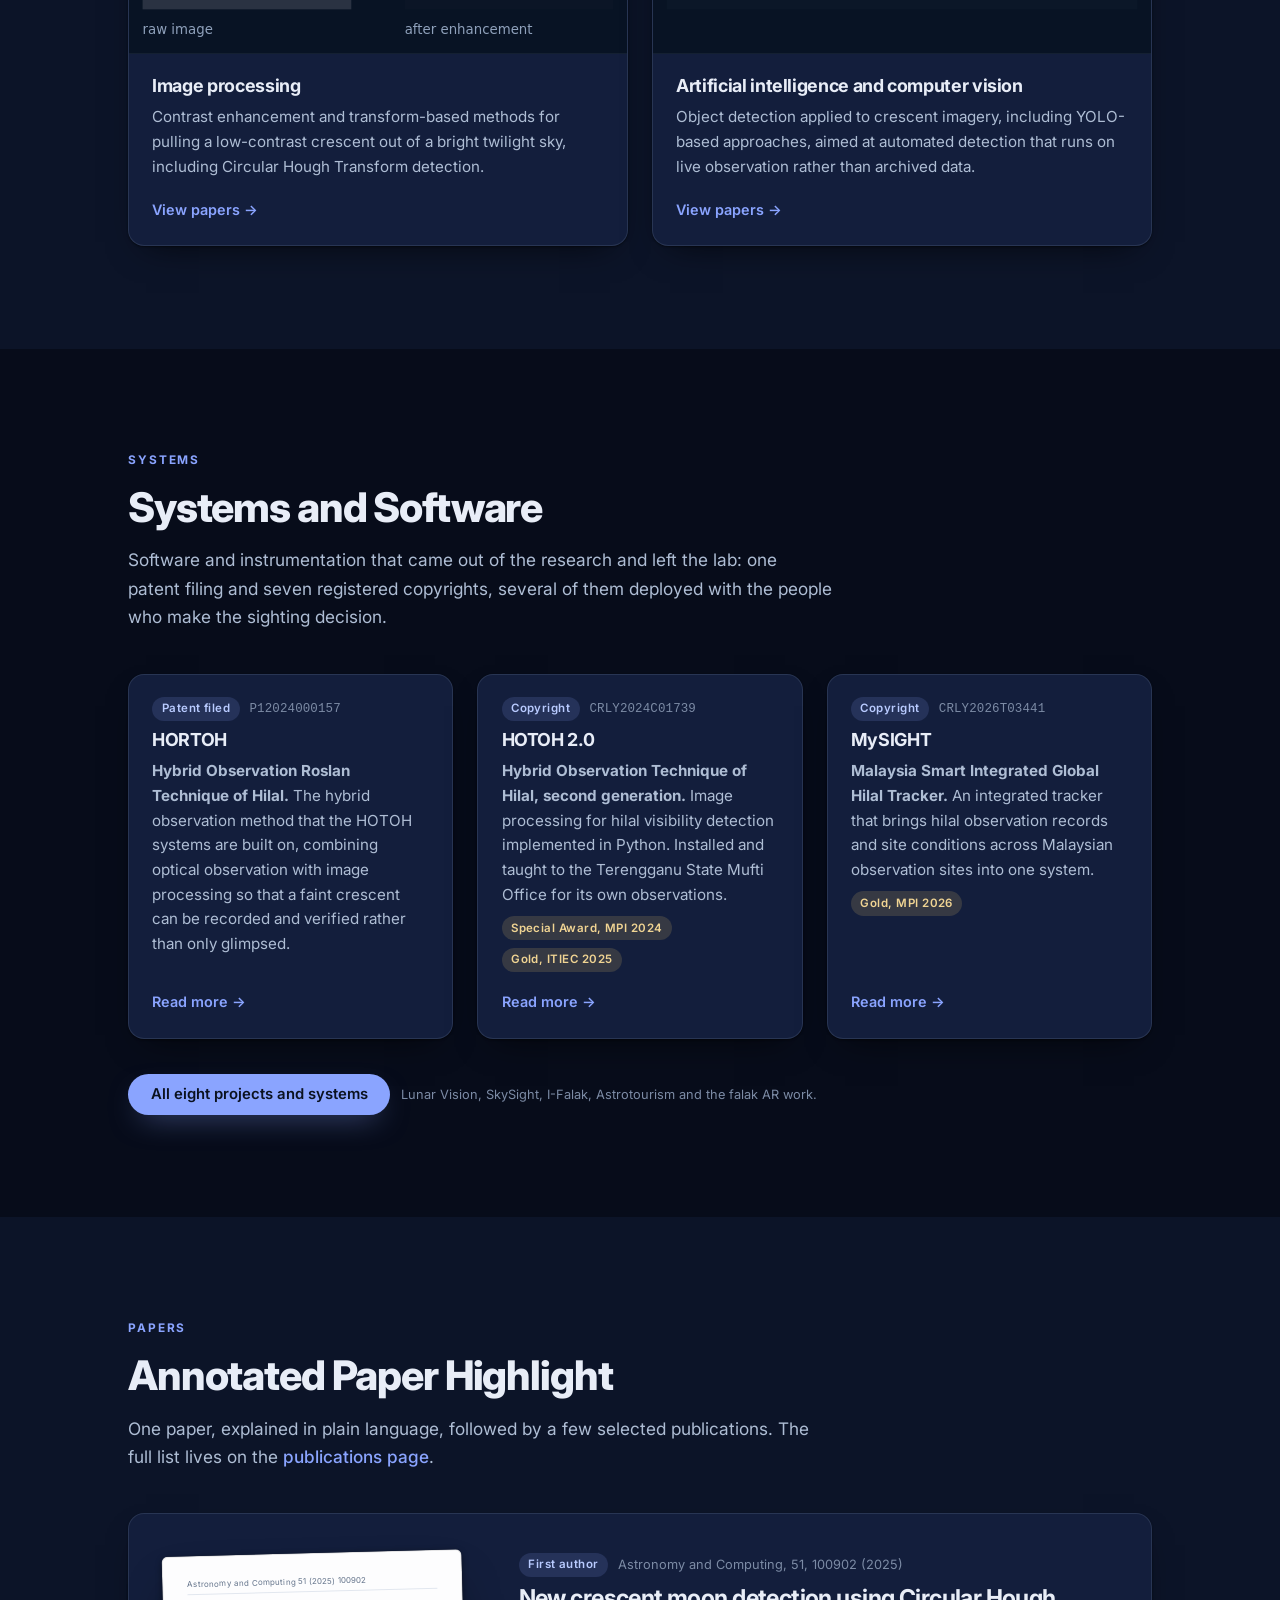
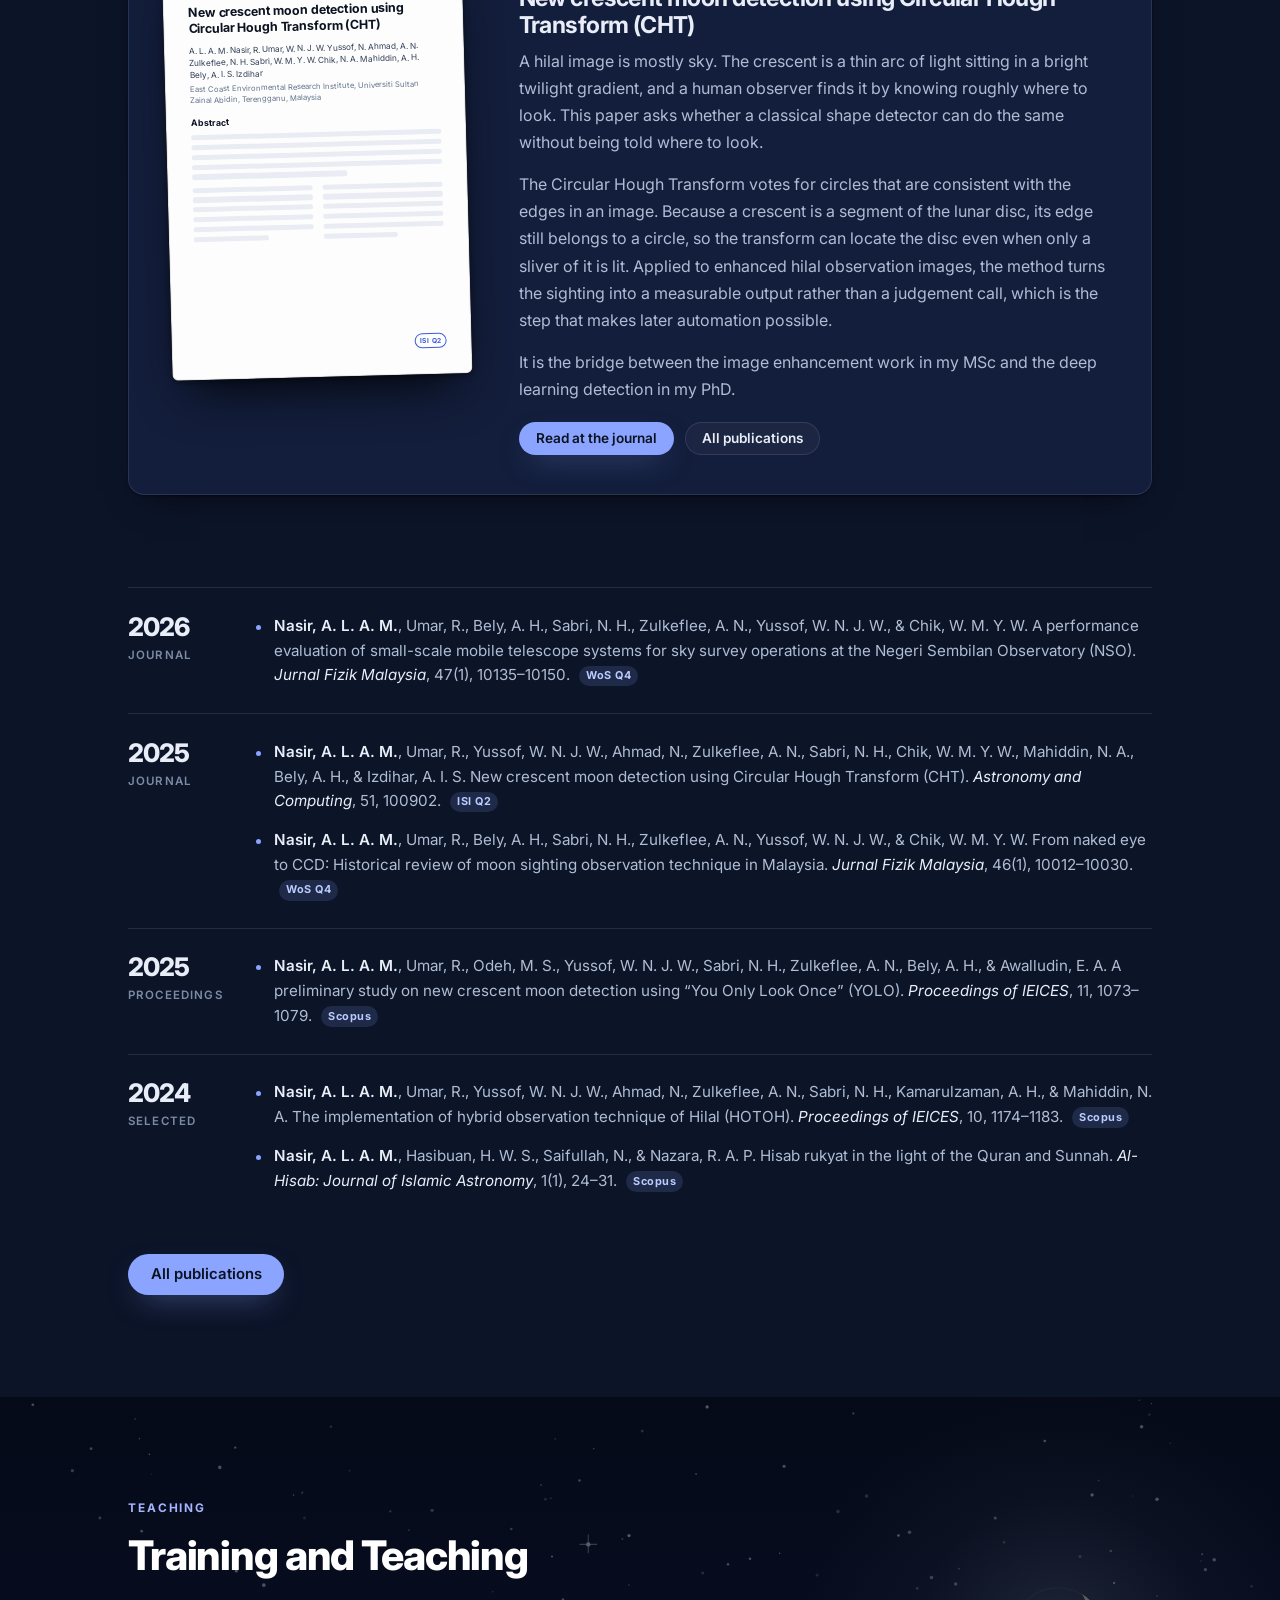
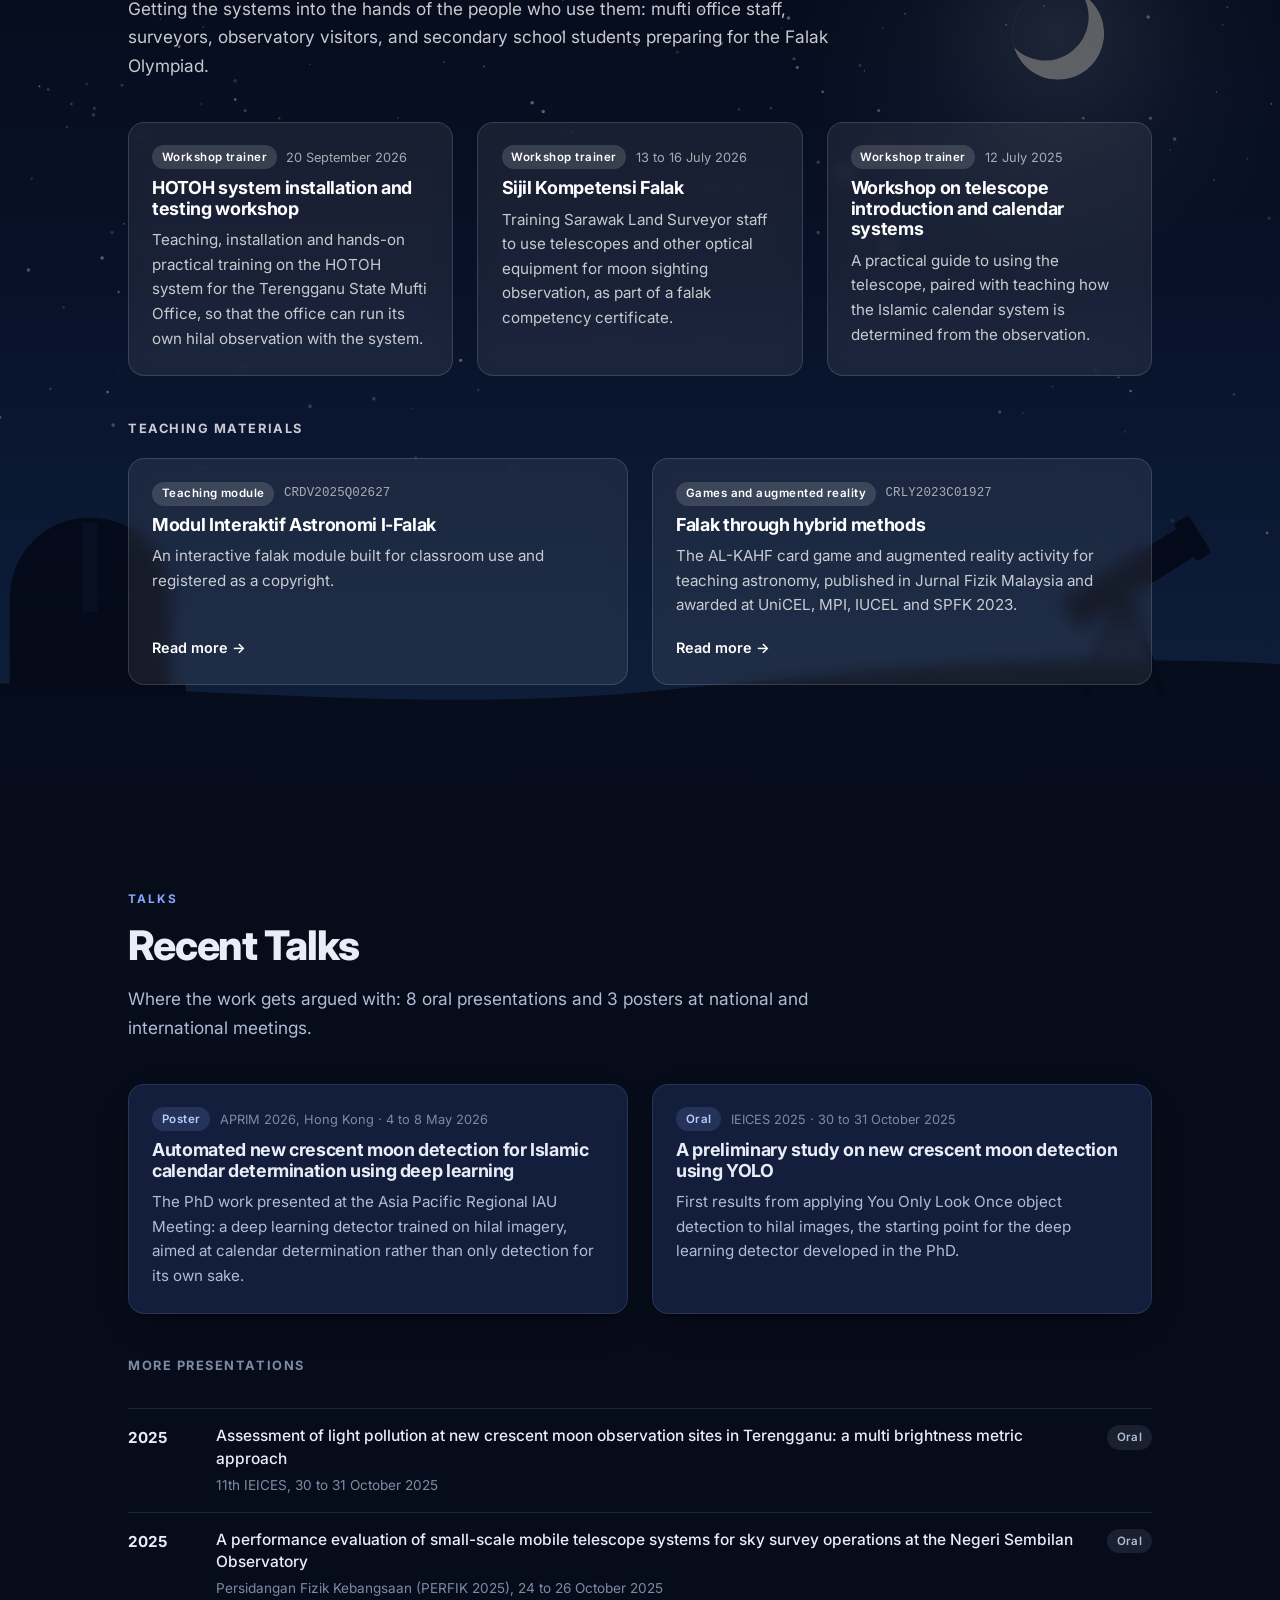
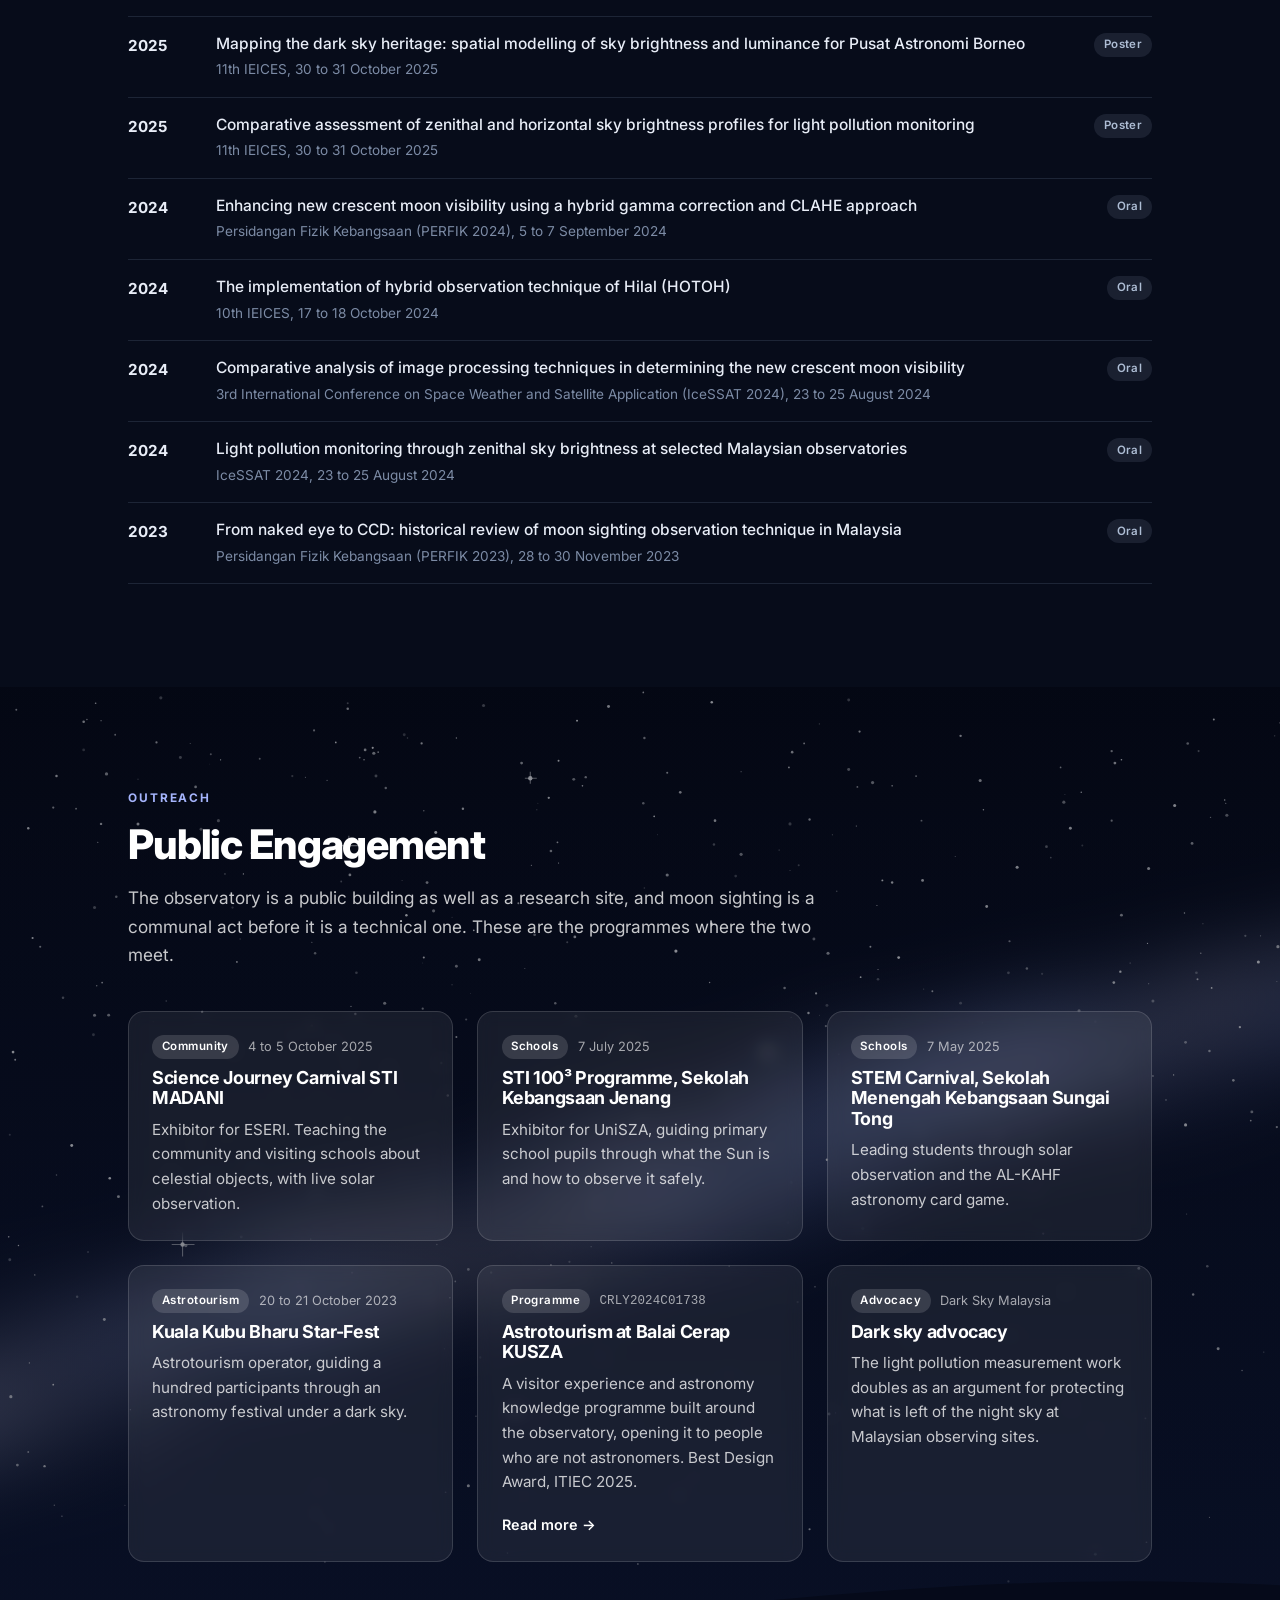
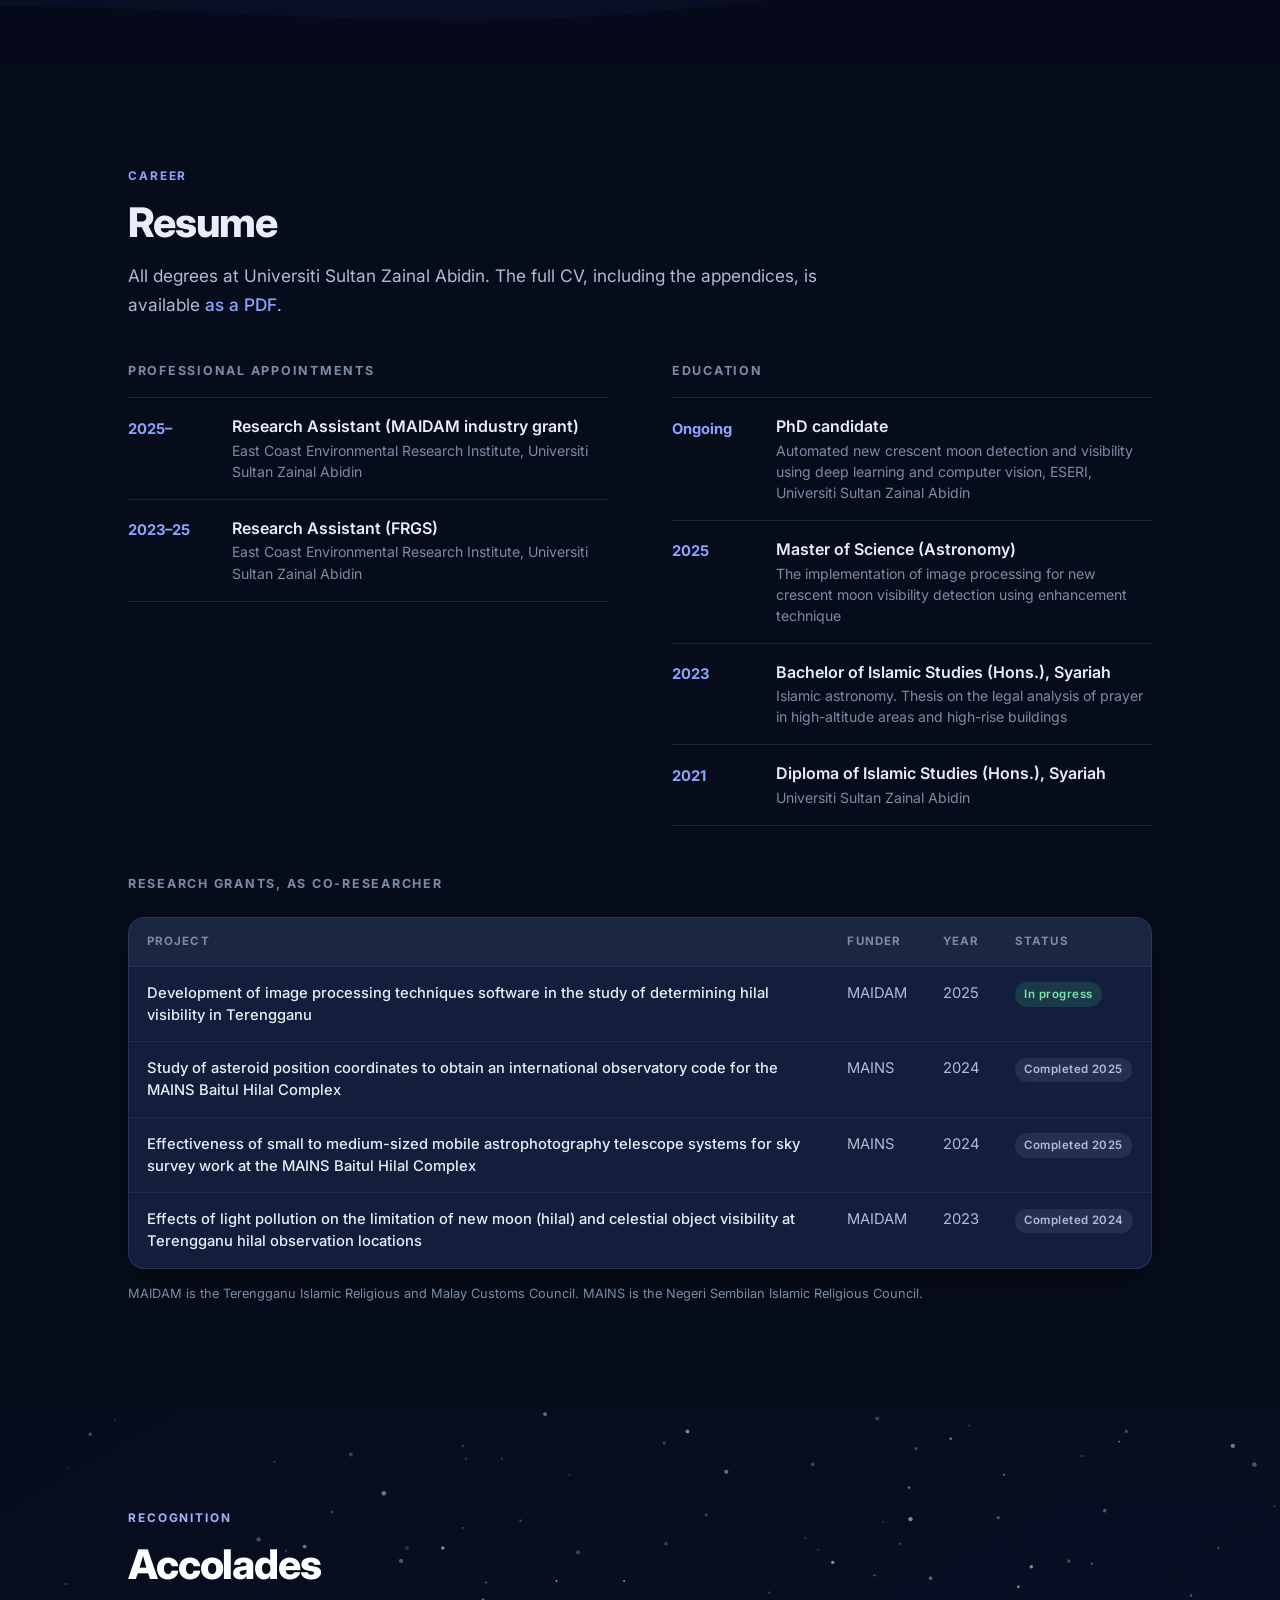
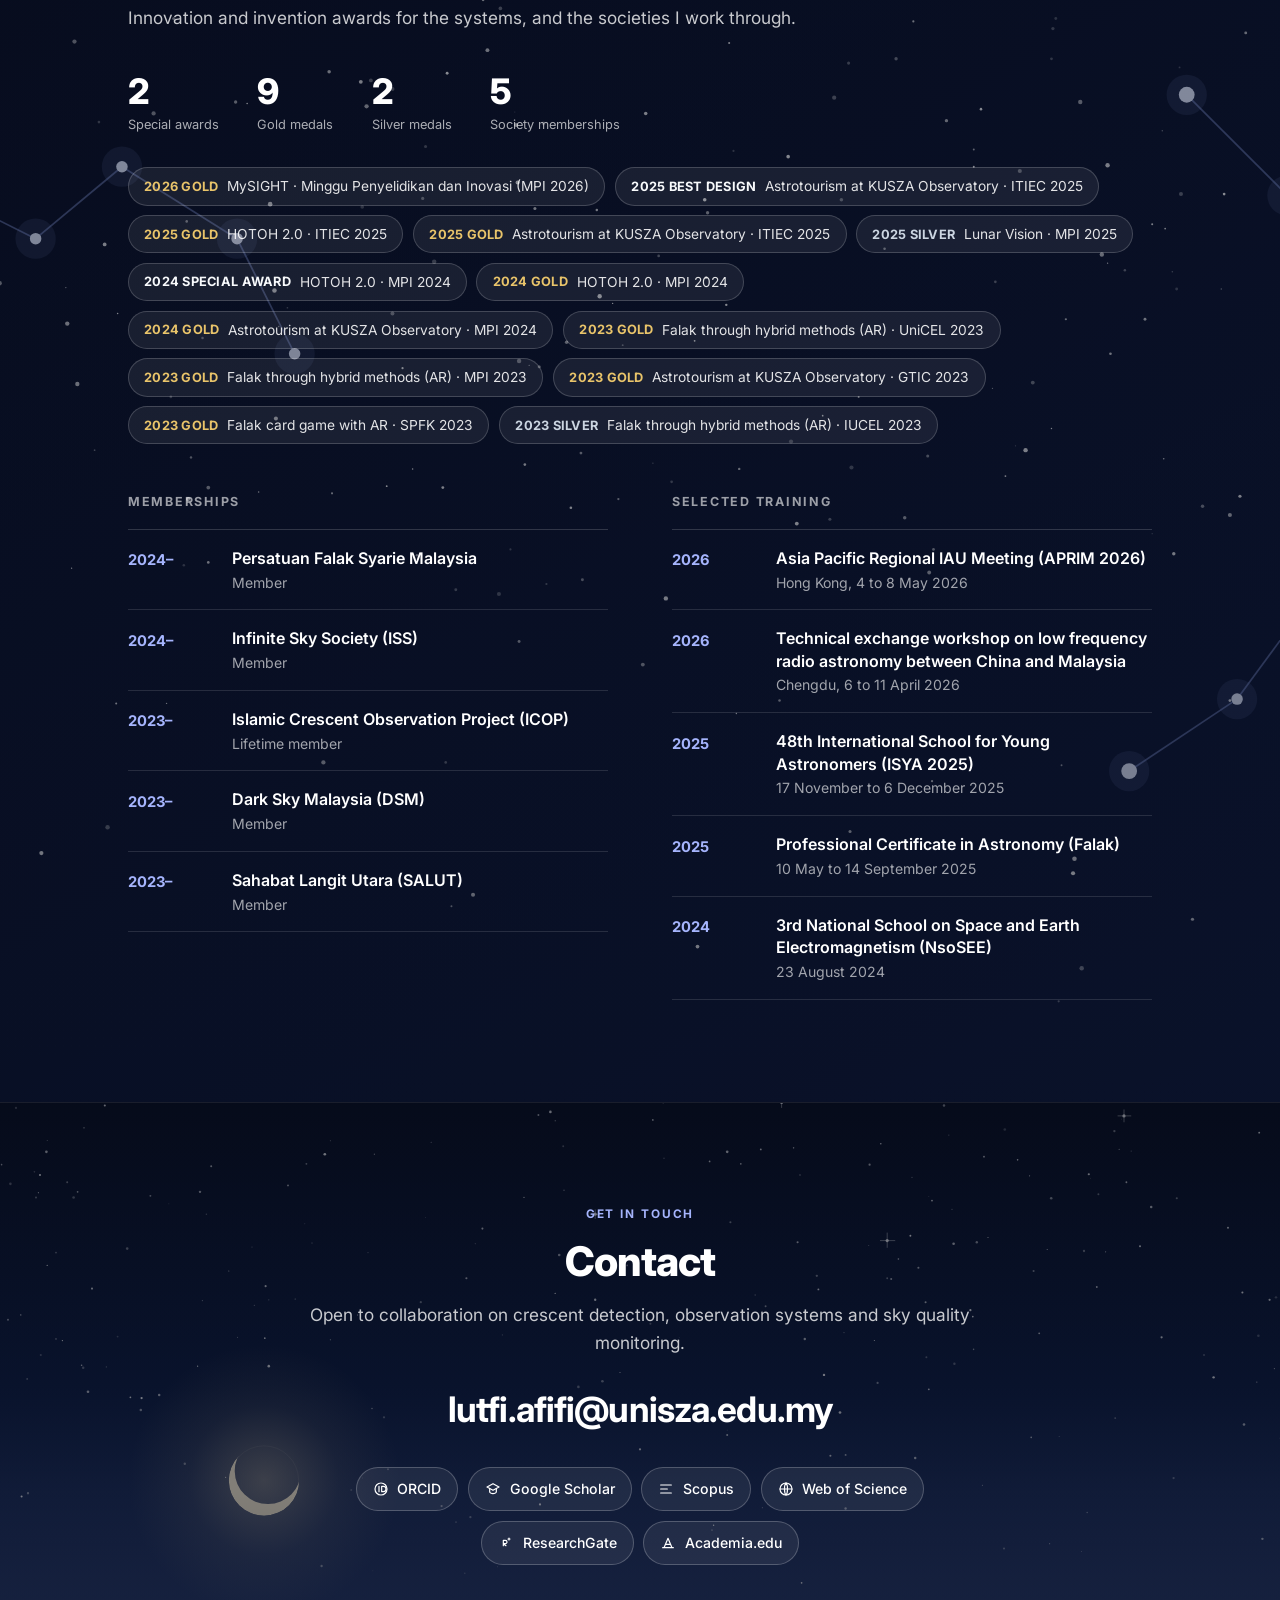
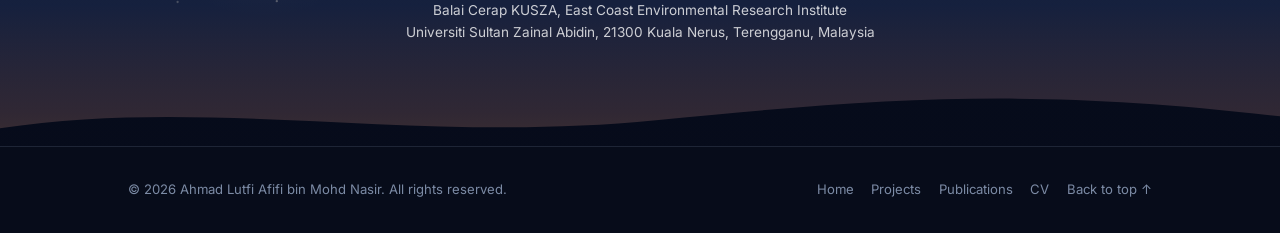
==== commit 39ad6271: "Add files via upload" ====
--- a/index.html
+++ b/index.html
@@ -3,641 +3,678 @@
 <head>
 <meta charset="utf-8">
 <meta name="viewport" content="width=device-width, initial-scale=1">
-<title>Ahmad Lutfi Afifi Mohd Nasir — Hilal detection and falak</title>
-<meta name="description" content="Ahmad Lutfi Afifi bin Mohd Nasir. Research Assistant and PhD candidate at ESERI, Universiti Sultan Zainal Abidin. Automated new crescent moon detection using image processing and computer vision.">
+<title>Ahmad Lutfi Afifi Mohd Nasir | Hilal detection, falak and computer vision</title>
+<meta name="description" content="Ahmad Lutfi Afifi bin Mohd Nasir. Research Assistant and PhD candidate at ESERI, Universiti Sultan Zainal Abidin. Automated new crescent moon (hilal) detection using image processing, deep learning and computer vision.">
 <meta name="author" content="Ahmad Lutfi Afifi bin Mohd Nasir">
+<link rel="canonical" href="https://hotohhilal.com/">
 <meta property="og:type" content="profile">
 <meta property="og:title" content="Ahmad Lutfi Afifi Mohd Nasir">
-<meta property="og:description" content="Automated hilal detection, falak and computer vision. ESERI, Universiti Sultan Zainal Abidin.">
-<meta property="og:url" content="https://hotohhilal.com">
-<link rel="icon" href="data:image/svg+xml,%3Csvg xmlns='http://www.w3.org/2000/svg' viewBox='0 0 32 32'%3E%3Crect width='32' height='32' rx='6' fill='%230A1628'/%3E%3Cpath d='M17 7a8 8 0 0 0 8 8 9.5 9.5 0 1 1-8-8Z' fill='%23C9A227'/%3E%3C/svg%3E">
+<meta property="og:description" content="Ahmad Lutfi Afifi bin Mohd Nasir. Research Assistant and PhD candidate at ESERI, Universiti Sultan Zainal Abidin. Automated new crescent moon (hilal) detection using image processing, deep learning and computer vision.">
+<meta property="og:url" content="https://hotohhilal.com/">
+<meta property="og:image" content="https://hotohhilal.com/assets/portrait.webp">
+<meta name="twitter:card" content="summary">
+<meta name="theme-color" content="#070C1A">
+<link rel="icon" href="assets/favicon.svg">
 <link rel="preconnect" href="https://fonts.googleapis.com">
 <link rel="preconnect" href="https://fonts.gstatic.com" crossorigin>
-<link href="https://fonts.googleapis.com/css2?family=Spectral:ital,wght@0,300;0,400;0,500;0,600;1,400&family=IBM+Plex+Sans:wght@400;500;600&display=swap" rel="stylesheet">
-<style>
-:root{
-  --ink:#0A1628; --ink2:#0D1D33; --slate:#12294A;
-  --line:rgba(200,215,235,.14); --line2:rgba(200,215,235,.08);
-  --brass:#C9A227; --amber:#E8B667;
-  --paper:#E9EEF6; --dusk:#93A4BE;
-  --display:'Spectral',Georgia,'Times New Roman',serif;
-  --ui:'IBM Plex Sans',system-ui,-apple-system,Segoe UI,sans-serif;
-  --gut:clamp(1.25rem,5vw,4.5rem);
-  --maxw:1120px;
+<link href="https://fonts.googleapis.com/css2?family=Inter:wght@400;500;600;700;800&family=Noto+Naskh+Arabic:wght@500&display=swap" rel="stylesheet">
+<link rel="stylesheet" href="style.css">
+<script src="script.js" defer></script>
+<script type="application/ld+json">
+{
+  "@context": "https://schema.org",
+  "@type": "Person",
+  "name": "Ahmad Lutfi Afifi bin Mohd Nasir",
+  "alternateName": "Ahmad Lutfi Afifi",
+  "jobTitle": "Research Assistant and PhD candidate",
+  "affiliation": {
+    "@type": "Organization",
+    "name": "East Coast Environmental Research Institute, Universiti Sultan Zainal Abidin"
+  },
+  "email": "mailto:lutfi.afifi@unisza.edu.my",
+  "url": "https://hotohhilal.com",
+  "image": "https://hotohhilal.com/assets/portrait.webp",
+  "knowsAbout": [
+    "Islamic astronomy",
+    "hilal visibility",
+    "image processing",
+    "computer vision",
+    "deep learning",
+    "light pollution"
+  ],
+  "sameAs": [
+    "https://orcid.org/0009-0008-9147-5234",
+    "https://scholar.google.com/citations?user=dQ2Bi_IAAAAJ&hl=en",
+    "https://www.scopus.com/authid/detail.uri?authorId=57208125285",
+    "https://www.webofscience.com/wos/author/record/54318209",
+    "https://www.researchgate.net/profile/Ahmad_Lutfi_Afifi/"
+  ]
 }
-*{box-sizing:border-box}
-html{scroll-behavior:smooth;scroll-padding-top:72px}
-@media (prefers-reduced-motion:reduce){html{scroll-behavior:auto}}
-body{
-  margin:0;background:var(--ink);color:var(--paper);
-  font-family:var(--display);font-size:17px;line-height:1.68;
-  -webkit-font-smoothing:antialiased;
-}
-h1,h2,h3{font-family:var(--display);font-weight:500;line-height:1.18;margin:0}
-a{color:var(--amber);text-decoration:none;border-bottom:1px solid rgba(232,182,103,.35)}
-a:hover{border-bottom-color:var(--amber)}
-:focus-visible{outline:2px solid var(--amber);outline-offset:3px;border-radius:2px}
-
-/* ---------- nav ---------- */
-.nav{
-  position:fixed;top:0;left:0;right:0;z-index:40;
-  background:rgba(10,22,40,.86);backdrop-filter:blur(10px);
-  border-bottom:1px solid var(--line2);
-}
-.nav-in{
-  max-width:var(--maxw);margin:0 auto;padding:.7rem var(--gut);
-  display:flex;align-items:center;gap:1.5rem;
-}
-.mark{font-family:var(--ui);font-size:.82rem;font-weight:600;letter-spacing:.02em;
-  color:var(--paper);border:0;white-space:nowrap}
-.mark span{color:var(--brass)}
-.nav ul{
-  list-style:none;display:flex;gap:1.15rem;margin:0 0 0 auto;padding:0;
-  overflow-x:auto;scrollbar-width:none;
-}
-.nav ul::-webkit-scrollbar{display:none}
-.nav a{font-family:var(--ui);font-size:.8rem;color:var(--dusk);border:0;white-space:nowrap}
-.nav a:hover,.nav a:focus-visible{color:var(--paper)}
-
-/* ---------- hero ---------- */
-.hero{position:relative;min-height:88vh;display:flex;align-items:flex-end;overflow:hidden}
-.hero svg{position:absolute;inset:0;width:100%;height:100%}
-.hero::after{content:"";position:absolute;inset:0;z-index:1;pointer-events:none;
-  background:linear-gradient(100deg,rgba(8,17,32,.90) 0%,rgba(8,17,32,.72) 38%,rgba(8,17,32,.12) 62%,rgba(8,17,32,0) 78%)}
-@media(max-width:760px){.hero::after{
-  background:linear-gradient(to bottom,rgba(8,17,32,.86) 0%,rgba(8,17,32,.74) 55%,rgba(8,17,32,.28) 82%,rgba(8,17,32,0) 100%)}}
-.hero-in{
-  position:relative;z-index:2;max-width:var(--maxw);width:100%;
-  margin:0 auto;padding:9rem var(--gut) 3.5rem;
-}
-.hero h1{
-  font-size:clamp(2.35rem,6.2vw,4.35rem);font-weight:400;letter-spacing:-.015em;
-  max-width:15ch;
-}
-.role{
-  font-family:var(--ui);font-size:.92rem;color:var(--brass);
-  margin:1.1rem 0 0;line-height:1.6;
-}
-.role em{color:var(--dusk);font-style:normal;display:block}
-.lede{font-size:1.09rem;color:#C7D3E4;max-width:56ch;margin:1.5rem 0 0}
-.acts{display:flex;flex-wrap:wrap;gap:.65rem;margin-top:2rem}
-.btn{
-  font-family:var(--ui);font-size:.85rem;padding:.62rem 1.1rem;border-radius:2px;
-  border:1px solid var(--line);color:var(--paper);background:rgba(18,41,74,.55);
-}
-.btn:hover{border-color:var(--brass);color:#fff}
-.btn-key{background:var(--brass);border-color:var(--brass);color:#14243D;font-weight:600}
-.btn-key:hover{background:var(--amber);border-color:var(--amber);color:#14243D}
-#glow{opacity:0;animation:rise 2.4s ease-out .25s forwards}
-@keyframes rise{to{opacity:1}}
-@media (prefers-reduced-motion:reduce){#glow{animation:none;opacity:1}}
-
-/* ---------- structure ---------- */
-section{padding:5rem 0;border-top:1px solid var(--line2)}
-.wrap{max-width:var(--maxw);margin:0 auto;padding:0 var(--gut)}
-h2{font-size:clamp(1.6rem,3.2vw,2.1rem);font-weight:400;margin-bottom:.4rem}
-.sub{font-family:var(--ui);font-size:.88rem;color:var(--dusk);max-width:58ch;margin:0 0 2.4rem}
-p{margin:0 0 1.15rem}
-.prose{max-width:66ch}
-.prose p{color:#C7D3E4}
-
-/* ---------- figures strip ---------- */
-.about-grid{display:grid;grid-template-columns:minmax(0,1.55fr) minmax(250px,.85fr);
-  gap:clamp(2rem,5vw,4.5rem);align-items:start}
-@media(max-width:900px){.about-grid{grid-template-columns:1fr}}
-.figs{display:grid;grid-template-columns:1fr 1fr;gap:1px;
-  background:var(--line2);border:1px solid var(--line2)}
-@media(max-width:900px){.figs{grid-template-columns:repeat(auto-fit,minmax(140px,1fr))};}
-.glance{font-family:var(--ui);font-size:.76rem;color:var(--dusk);margin:0 0 .9rem}
-.fig{background:var(--ink);padding:1.15rem 1.2rem}
-.fig b{display:block;font-family:var(--display);font-size:1.85rem;font-weight:400;color:var(--brass);line-height:1}
-.fig span{font-family:var(--ui);font-size:.76rem;color:var(--dusk);display:block;margin-top:.4rem}
-
-/* ---------- research list ---------- */
-.areas{margin:0;padding:0;list-style:none;border-top:1px solid var(--line)}
-.areas li{
-  display:grid;grid-template-columns:1.4rem 13rem 1fr;gap:1.4rem;align-items:start;
-  padding:1.35rem 0;border-bottom:1px solid var(--line2);
-}
-.areas h3{font-size:1.02rem;font-weight:500}
-.areas p{font-family:var(--ui);font-size:.87rem;color:var(--dusk);margin:0}
-.areas svg{width:1.4rem;height:1.4rem;stroke:var(--brass);fill:none;stroke-width:1.5;
-  stroke-linecap:round;stroke-linejoin:round;margin-top:.1rem}
-@media(max-width:720px){.areas li{grid-template-columns:1.4rem 1fr;gap:.9rem}
-  .areas p{grid-column:2}}
-
-/* ---------- systems ---------- */
-.sys{display:grid;grid-template-columns:repeat(auto-fit,minmax(255px,1fr));gap:1px;
-  background:var(--line2);border:1px solid var(--line2)}
-.sys article{background:var(--ink2);padding:1.5rem 1.4rem}
-.sys h3{font-size:1rem;font-weight:600;margin-bottom:.15rem}
-.sys .tag{font-family:var(--ui);font-size:.7rem;color:var(--brass);display:block;margin-bottom:.55rem}
-.sys p{font-family:var(--ui);font-size:.85rem;color:var(--dusk);margin:0}
-
-/* ---------- publications ---------- */
-.filter{display:flex;gap:.5rem;margin-bottom:2.2rem;flex-wrap:wrap}
-.filter button{
-  font-family:var(--ui);font-size:.82rem;padding:.45rem .95rem;cursor:pointer;
-  background:transparent;border:1px solid var(--line);color:var(--dusk);border-radius:2px;
-}
-.filter button[aria-pressed="true"]{border-color:var(--brass);color:var(--brass);background:rgba(201,162,39,.08)}
-.year{display:grid;grid-template-columns:5.5rem 1fr;gap:1.5rem;padding:1.7rem 0;
-  border-top:1px solid var(--line2)}
-.year > div:first-child{position:sticky;top:84px;align-self:start}
-.year > div:first-child b{font-family:var(--display);font-size:1.5rem;font-weight:300;
-  color:var(--brass);line-height:1;display:block}
-.year > div:first-child i{font-family:var(--ui);font-size:.68rem;color:var(--dusk);
-  font-style:normal;display:block;margin-top:.35rem}
-.year ol{list-style:none;margin:0;padding:0}
-.year li{font-size:.95rem;line-height:1.6;color:#C2CFE1;padding:0 0 1.1rem 1.3rem;
-  text-indent:-1.3rem}
-.year li:last-child{padding-bottom:0}
-.year li strong{color:var(--paper);font-weight:600}
-.idx{font-family:var(--ui);font-size:.7rem;color:var(--brass);white-space:nowrap;
-  border:1px solid rgba(201,162,39,.3);padding:.05rem .35rem;border-radius:2px;
-  text-indent:0;display:inline-block;margin-left:.3rem}
-@media(max-width:720px){.year{grid-template-columns:1fr;gap:.7rem}
-  .year > div:first-child{position:static}}
-
-/* ---------- tables ---------- */
-.tbl{width:100%;border-collapse:collapse;font-family:var(--ui);font-size:.85rem}
-.tbl th{text-align:left;font-weight:600;color:var(--dusk);font-size:.76rem;
-  padding:.6rem .8rem .6rem 0;border-bottom:1px solid var(--line)}
-.tbl td{padding:.85rem .8rem .85rem 0;border-bottom:1px solid var(--line2);
-  color:#C2CFE1;vertical-align:top}
-.tbl td:first-child{color:var(--paper)}
-.scroll{overflow-x:auto}
-.state{font-size:.74rem;color:var(--brass);white-space:nowrap}
-
-/* ---------- timeline ---------- */
-.cv{list-style:none;margin:0;padding:0}
-.cv li{display:grid;grid-template-columns:5.5rem 1fr;gap:1.5rem;padding:1.3rem 0;
-  border-top:1px solid var(--line2)}
-.cv b{font-family:var(--display);font-size:1.15rem;font-weight:300;color:var(--brass)}
-.cv h3{font-size:1rem;font-weight:500;margin-bottom:.25rem}
-.cv p{font-family:var(--ui);font-size:.84rem;color:var(--dusk);margin:0}
-.cv i{color:#B8C6DA}
-@media(max-width:720px){.cv li{grid-template-columns:1fr;gap:.35rem}}
-
-/* ---------- contact ---------- */
-.links{display:grid;grid-template-columns:repeat(auto-fit,minmax(215px,1fr));gap:1px;
-  background:var(--line2);border:1px solid var(--line2);margin-top:2rem}
-.links a{background:var(--ink2);padding:1.05rem 1.2rem;border:0;display:block;
-  font-family:var(--ui);font-size:.86rem;color:var(--paper)}
-.links a:hover{background:var(--slate)}
-.links a span{display:block;font-size:.72rem;color:var(--dusk);margin-top:.2rem;
-  overflow-wrap:anywhere}
-.mail{font-family:var(--display);font-size:clamp(1.2rem,3.4vw,1.75rem);font-weight:300}
-footer{padding:2.5rem 0 3.5rem;border-top:1px solid var(--line2)}
-footer p{font-family:var(--ui);font-size:.76rem;color:var(--dusk);margin:0}
-.hidden{display:none}
-</style>
+</script>
 </head>
 <body>
-
-<nav class="nav">
+<a class="skip" href="#main">Skip to content</a>
+
+<header class="nav" id="top">
   <div class="nav-in">
-    <a class="mark" href="#top">Ahmad Lutfi Afifi <span>·</span> hotohhilal</a>
-    <ul>
-      <li><a href="#about">About</a></li>
-      <li><a href="#research">Research</a></li>
-      <li><a href="#systems">Systems</a></li>
-      <li><a href="#publications">Publications</a></li>
-      <li><a href="#funding">Funding</a></li>
-      <li><a href="#recognition">Recognition</a></li>
-      <li><a href="#background">Background</a></li>
-      <li><a href="#contact">Contact</a></li>
+    <a class="brand" href="#top">Ahmad Lutfi Afifi <span class="brand-jawi">(<span class="jawi" lang="ms-Arab">احمد لطفي عفيفي</span>)</span></a>
+    <button class="menu-btn" type="button" aria-expanded="false" aria-controls="menu">
+      <svg viewBox="0 0 24 24" aria-hidden="true"><path d="M4 7h16M4 12h16M4 17h16"/></svg>Menu
+    </button>
+    <nav aria-label="Primary">
+      <ul id="menu">
+        <li><a href="#about">About</a></li>
+        <li><a href="#research">Research</a></li>
+        <li><a href="projects.html">Projects</a></li>
+        <li><a href="publications.html">Papers</a></li>
+        <li><a href="#teaching">Teaching</a></li>
+        <li><a href="#talks">Talks</a></li>
+        <li><a href="#outreach">Outreach</a></li>
+        <li><a href="#resume">Resume</a></li>
+        <li><a href="#contact">Contact</a></li>
+      </ul>
+    </nav>
+  </div>
+</header>
+
+<main id="main">
+
+<!-- ======================================================================
+     HERO
+     To use a photograph instead of the drawn sky, replace the file at
+     assets/sky-hero.svg or change the url() below to your own image.
+     ====================================================================== -->
+<section class="hero band" aria-label="Introduction">
+  <div class="band-bg" style="background-image:url('assets/sky-hero.svg')"></div>
+  <div class="band-shade"></div>
+  <div class="wrap hero-in">
+    <div class="portrait reveal">
+      <img src="assets/portrait.webp" width="800" height="800" alt="Ahmad Lutfi Afifi bin Mohd Nasir" fetchpriority="high">
+    </div>
+    <div class="hero-text">
+      <h1 class="reveal">Ahmad Lutfi Afifi bin Mohd Nasir</h1>
+      <p class="thesis reveal d1">The crescent is faint, the sky behind it is bright, and the decision that follows has to be defensible.</p>
+      <p class="role reveal d2">Research Assistant and PhD candidate at the East Coast Environmental Research Institute, Universiti Sultan Zainal Abidin</p>
+      <div class="acts reveal d3">
+        <a class="btn btn-primary" href="#about">Learn more</a>
+        <a class="btn btn-ghost" href="Ahmad_Lutfi_Afifi_CV.pdf">Download CV</a>
+        <a class="btn btn-ghost" href="publications.html">Publications</a>
+      </div>
+    </div>
+  </div>
+  <a class="scroll-cue" href="#about" aria-hidden="true" tabindex="-1">Scroll
+    <svg viewBox="0 0 24 24"><path d="M6 9l6 6 6-6"/></svg></a>
+</section>
+
+<!-- ====================================================================== ABOUT -->
+<section id="about">
+  <div class="wrap">
+    <div class="about-grid">
+      <div>
+        <p class="eyebrow reveal">About</p>
+        <h2 class="reveal">Short Bio</h2>
+        <div class="prose focus-read reveal d1">
+          <p>I am a Research Assistant and PhD candidate at the East Coast Environmental Research Institute
+          (ESERI), Universiti Sultan Zainal Abidin, based at Balai Cerap KUSZA in Terengganu. My research
+          asks a question that is older than any camera: can the new crescent moon be seen this evening?
+          The answer decides when an Islamic month begins, and I work on answering it with instruments and
+          code rather than the naked eye alone.</p>
+          <p>In practice that means building detection systems that find the <span class="gl" tabindex="0">hilal<span class="gl-def"><b>hilal</b>The thin new crescent moon. Its first sighting after conjunction is what begins a new Islamic month.</span></span> in images taken at KUSZA
+          and other Malaysian observatories. The early work used contrast enhancement and transform-based
+          methods such as the <span class="gl" tabindex="0">Circular Hough Transform<span class="gl-def"><b>Circular Hough Transform</b>A classical image processing method for finding circles. Every edge pixel votes for the circles it could lie on, and the circle with the most votes wins.</span></span>. The current work applies object detection with deep
+          learning, aimed at automated detection that runs on live observation rather than archived data.
+          Around the detection problem sit the questions that shape it: sky brightness and light pollution
+          at observation sites, the limits of optical equipment for a thin crescent, and the criteria that
+          <span class="gl gl-start" tabindex="0">isbat<span class="gl-def"><b>isbat</b>The formal confirmation that a new Islamic month has begun, declared by a religious authority on the evidence put before it.</span></span> committees actually use.</p>
+          <p>My training started in Islamic studies. I completed a Diploma and then a Bachelor of Islamic
+          Studies in Syariah at UniSZA, specialising in Islamic astronomy, followed by a Master of Science
+          in Astronomy on image processing for crescent visibility detection. That sequence is the reason
+          I work the way I do. Hilal determination is a question of <span class="gl" tabindex="0">fiqh<span class="gl-def"><b>fiqh</b>Islamic jurisprudence. Here it governs what counts as acceptable evidence that the crescent was seen.</span></span> before it is a question of optics,
+          and a detection system that ignores either half is not much use to the people who have to make
+          the decision. So the work runs in both directions: applying computer vision to observation data,
+          and keeping the output legible to the <span class="gl" tabindex="0">falak<span class="gl-def"><b>falak</b>Islamic astronomy. The classical science of calculating and observing the positions of the sun and moon for religious timekeeping.</span></span> criteria it will be judged against.</p>
+          <p>To date this has produced 13 journal articles, 11 conference proceedings and 4 book chapters,
+          a patent filing and seven registered copyrights, four industry grants as co-researcher, and
+          13 innovation and invention awards. Part of the work has meant taking the systems out of the
+          lab, including installation and hands-on training on the <span class="gl" tabindex="0">HOTOH<span class="gl-def"><b>HOTOH</b>Hybrid Observation Technique of Hilal. The observation and image processing system built from this research, described under Projects.</span></span> system for the Terengganu State
+          Mufti Office, and teaching telescope use for moon sighting to surveyors and students.</p>
+        </div>
+      </div>
+      <aside class="reveal d2" aria-label="Record at a glance">
+        <p class="h3-eyebrow">Record to date</p>
+        <div class="stats">
+          <div class="stat"><b>13</b><span>Journal articles</span></div>
+          <div class="stat"><b>11</b><span>Conference proceedings</span></div>
+          <div class="stat"><b>4</b><span>Book chapters</span></div>
+          <div class="stat"><b>8</b><span>Patent and copyright filings</span></div>
+          <div class="stat"><b>4</b><span>Industry research grants</span></div>
+          <div class="stat"><b>13</b><span>Innovation and invention awards</span></div>
+        </div>
+        <p class="h3-eyebrow" style="margin-top:2rem">Keywords</p>
+        <div class="keywords">
+          <span>hilal</span><span>rukyah</span><span>hisab</span><span>falak</span><span>image processing</span>
+          <span>CLAHE</span><span>Circular Hough Transform</span><span>YOLO</span><span>deep learning</span>
+          <span>computer vision</span><span>sky brightness</span><span>light pollution</span>
+        </div>
+        <p class="stat-note">Counts follow the current CV. Indexed record on
+          <a href="https://scholar.google.com/citations?user=dQ2Bi_IAAAAJ&amp;hl=en">Google Scholar</a> and
+          <a href="https://www.scopus.com/authid/detail.uri?authorId=57208125285">Scopus</a>.</p>
+      </aside>
+    </div>
+  </div>
+</section>
+
+<!-- ====================================================================== RESEARCH -->
+<section id="research" class="alt">
+  <div class="wrap">
+    <div class="head">
+      <p class="eyebrow reveal">Research</p>
+      <h2 class="reveal">Research Goals</h2>
+      <p class="lead reveal d1">Four threads, one problem. Each exists because the crescent is faint, the sky behind
+        it is bright, and the decision that follows has to be defensible.</p>
+    </div>
+    <div class="grid-2">
+      <article class="card reveal">
+        <img class="card-img" src="assets/research-1.svg" width="440" height="230" alt="Diagram of crescent altitude above the horizon and elongation from the sun">
+        <div class="card-body">
+          <h3>Islamic astronomy</h3>
+          <p>Hisab and rukyah, the fiqh basis for moon sighting, and how classical falak sources translate
+          into criteria a modern system can be held to.</p>
+          <a class="more" href="publications.html">View papers &rarr;</a>
+        </div>
+      </article>
+      <article class="card reveal d1">
+        <img class="card-img" src="assets/research-2.svg" width="440" height="230" alt="Plot of sky brightness falling as altitude above the horizon increases">
+        <div class="card-body">
+          <h3>Hilal observation and visibility</h3>
+          <p>Field observation at Malaysian sites, the limits of optical equipment for a thin crescent, and
+          how sky brightness and light pollution constrain what is recoverable.</p>
+          <a class="more" href="publications.html">View papers &rarr;</a>
+        </div>
+      </article>
+      <article class="card reveal d2">
+        <img class="card-img" src="assets/research-3.svg" width="440" height="230" alt="A faint crescent in a raw image beside the same crescent after enhancement">
+        <div class="card-body">
+          <h3>Image processing</h3>
+          <p>Contrast enhancement and transform-based methods for pulling a low-contrast crescent out of a
+          bright twilight sky, including Circular Hough Transform detection.</p>
+          <a class="more" href="publications.html">View papers &rarr;</a>
+        </div>
+      </article>
+      <article class="card reveal d3">
+        <img class="card-img" src="assets/research-4.svg" width="440" height="230" alt="A crescent enclosed by an object detection bounding box labelled hilal">
+        <div class="card-body">
+          <h3>Artificial intelligence and computer vision</h3>
+          <p>Object detection applied to crescent imagery, including YOLO-based approaches, aimed at automated
+          detection that runs on live observation rather than archived data.</p>
+          <a class="more" href="publications.html">View papers &rarr;</a>
+        </div>
+      </article>
+    </div>
+  </div>
+</section>
+
+<!-- ====================================================================== SYSTEMS -->
+<section id="systems">
+  <div class="wrap">
+    <div class="head">
+      <p class="eyebrow reveal">Systems</p>
+      <h2 class="reveal">Systems and Software</h2>
+      <p class="lead reveal d1">Software and instrumentation that came out of the research and left the lab: one
+        patent filing and seven registered copyrights, several of them deployed with the people who
+        make the sighting decision.</p>
+    </div>
+    <div class="grid-3">
+      <article class="card reveal">
+        <div class="card-body">
+          <div class="meta"><span class="chip">Patent filed</span><span class="mono">P12024000157</span></div>
+          <h3>HORTOH</h3>
+          <p><strong>Hybrid Observation Roslan Technique of Hilal.</strong> The hybrid observation method
+          that the HOTOH systems are built on, combining optical observation with image processing so that a
+          faint crescent can be recorded and verified rather than only glimpsed.</p>
+          <a class="more" href="projects.html#hortoh">Read more &rarr;</a>
+        </div>
+      </article>
+      <article class="card reveal d1">
+        <div class="card-body">
+          <div class="meta"><span class="chip">Copyright</span><span class="mono">CRLY2024C01739</span></div>
+          <h3>HOTOH 2.0</h3>
+          <p><strong>Hybrid Observation Technique of Hilal, second generation.</strong> Image processing for
+          hilal visibility detection implemented in Python. Installed and taught to the Terengganu State
+          Mufti Office for its own observations.</p>
+          <div class="meta"><span class="chip gold">Special Award, MPI 2024</span><span class="chip gold">Gold, ITIEC 2025</span></div>
+          <a class="more" href="projects.html#hotoh2">Read more &rarr;</a>
+        </div>
+      </article>
+      <article class="card reveal d2">
+        <div class="card-body">
+          <div class="meta"><span class="chip">Copyright</span><span class="mono">CRLY2026T03441</span></div>
+          <h3>MySIGHT</h3>
+          <p><strong>Malaysia Smart Integrated Global Hilal Tracker.</strong> An integrated tracker that brings
+          hilal observation records and site conditions across Malaysian observation sites into one
+          system.</p>
+          <div class="meta"><span class="chip gold">Gold, MPI 2026</span></div>
+          <a class="more" href="projects.html#mysight">Read more &rarr;</a>
+        </div>
+      </article>
+    </div>
+    <div class="cta-row reveal">
+      <a class="btn btn-primary" href="projects.html">All eight projects and systems</a>
+      <span class="stat-note" style="margin:0">Lunar Vision, SkySight, I-Falak, Astrotourism and the falak AR work.</span>
+    </div>
+  </div>
+</section>
+
+<!-- ====================================================================== PAPERS -->
+<section id="papers" class="alt">
+  <div class="wrap">
+    <div class="head">
+      <p class="eyebrow reveal">Papers</p>
+      <h2 class="reveal">Annotated Paper Highlight</h2>
+      <p class="lead reveal d1">One paper, explained in plain language, followed by a few selected publications.
+        The full list lives on the <a href="publications.html">publications page</a>.</p>
+    </div>
+
+    <article class="feature reveal">
+      <!-- Thumbnail: replace this figure with <img src="assets/cht-first-page.jpg" alt="..."> to show the real first page. -->
+      <figure class="paper-page" aria-hidden="true">
+        <span class="badge">ISI Q2</span>
+        <div class="pj"><span>Astronomy and Computing 51 (2025) 100902</span></div>
+        <p class="pt">New crescent moon detection using Circular Hough Transform (CHT)</p>
+        <p class="pa">A. L. A. M. Nasir, R. Umar, W. N. J. W. Yussof, N. Ahmad, A. N. Zulkeflee, N. H. Sabri,
+          W. M. Y. W. Chik, N. A. Mahiddin, A. H. Bely, A. I. S. Izdihar</p>
+        <p class="pf">East Coast Environmental Research Institute, Universiti Sultan Zainal Abidin, Terengganu, Malaysia</p>
+        <p class="ph">Abstract</p>
+        <div class="ln"></div><div class="ln"></div><div class="ln"></div><div class="ln"></div><div class="ln s"></div>
+        <div class="cols">
+          <div><div class="ln"></div><div class="ln"></div><div class="ln"></div><div class="ln"></div><div class="ln"></div><div class="ln s"></div></div>
+          <div><div class="ln"></div><div class="ln"></div><div class="ln"></div><div class="ln"></div><div class="ln"></div><div class="ln s"></div></div>
+        </div>
+      </figure>
+      <div>
+        <div class="meta"><span class="chip">First author</span><span>Astronomy and Computing, 51, 100902 (2025)</span></div>
+        <h3>New crescent moon detection using Circular Hough Transform (CHT)</h3>
+        <div class="note">
+          <p>A hilal image is mostly sky. The crescent is a thin arc of light sitting in a bright twilight
+          gradient, and a human observer finds it by knowing roughly where to look. This paper asks whether
+          a classical shape detector can do the same without being told where to look.</p>
+          <p>The Circular Hough Transform votes for circles that are consistent with the edges in an image.
+          Because a crescent is a segment of the lunar disc, its edge still belongs to a circle, so the
+          transform can locate the disc even when only a sliver of it is lit. Applied to enhanced hilal
+          observation images, the method turns the sighting into a measurable output rather than a
+          judgement call, which is the step that makes later automation possible.</p>
+          <p>It is the bridge between the image enhancement work in my MSc and the deep learning detection
+          in my PhD.</p>
+        </div>
+        <div class="acts">
+          <a class="btn btn-primary btn-sm" href="https://doi.org/10.1016/j.ascom.2024.100902">Read at the journal</a>
+          <a class="btn btn-outline btn-sm" href="publications.html">All publications</a>
+        </div>
+      </div>
+    </article>
+
+    <div style="margin-top:3.5rem">
+      <p class="h3-eyebrow reveal">Selected publications</p>
+
+      <div class="year">
+        <div><b>2026</b><i>Journal</i></div>
+        <ol>
+          <li><strong>Nasir, A. L. A. M.</strong>, Umar, R., Bely, A. H., Sabri, N. H., Zulkeflee, A. N.,
+            Yussof, W. N. J. W., &amp; Chik, W. M. Y. W. A performance evaluation of small-scale mobile
+            telescope systems for sky survey operations at the Negeri Sembilan Observatory (NSO).
+            <i>Jurnal Fizik Malaysia</i>, 47(1), 10135–10150. <span class="idx">WoS Q4</span></li>
+        </ol>
+      </div>
+
+      <div class="year">
+        <div><b>2025</b><i>Journal</i></div>
+        <ol>
+          <li><strong>Nasir, A. L. A. M.</strong>, Umar, R., Yussof, W. N. J. W., Ahmad, N.,
+            Zulkeflee, A. N., Sabri, N. H., Chik, W. M. Y. W., Mahiddin, N. A., Bely, A. H., &amp;
+            Izdihar, A. I. S. New crescent moon detection using Circular Hough Transform (CHT).
+            <i>Astronomy and Computing</i>, 51, 100902. <span class="idx">ISI Q2</span></li>
+          <li><strong>Nasir, A. L. A. M.</strong>, Umar, R., Bely, A. H., Sabri, N. H., Zulkeflee, A. N.,
+            Yussof, W. N. J. W., &amp; Chik, W. M. Y. W. From naked eye to CCD: Historical review of
+            moon sighting observation technique in Malaysia. <i>Jurnal Fizik Malaysia</i>, 46(1),
+            10012–10030. <span class="idx">WoS Q4</span></li>
+        </ol>
+      </div>
+
+      <div class="year">
+        <div><b>2025</b><i>Proceedings</i></div>
+        <ol>
+          <li><strong>Nasir, A. L. A. M.</strong>, Umar, R., Odeh, M. S., Yussof, W. N. J. W.,
+            Sabri, N. H., Zulkeflee, A. N., Bely, A. H., &amp; Awalludin, E. A. A preliminary study on
+            new crescent moon detection using “You Only Look Once” (YOLO).
+            <i>Proceedings of IEICES</i>, 11, 1073–1079. <span class="idx">Scopus</span></li>
+        </ol>
+      </div>
+
+      <div class="year">
+        <div><b>2024</b><i>Selected</i></div>
+        <ol>
+          <li><strong>Nasir, A. L. A. M.</strong>, Umar, R., Yussof, W. N. J. W., Ahmad, N.,
+            Zulkeflee, A. N., Sabri, N. H., Kamarulzaman, A. H., &amp; Mahiddin, N. A. The
+            implementation of hybrid observation technique of Hilal (HOTOH).
+            <i>Proceedings of IEICES</i>, 10, 1174–1183. <span class="idx">Scopus</span></li>
+          <li><strong>Nasir, A. L. A. M.</strong>, Hasibuan, H. W. S., Saifullah, N., &amp;
+            Nazara, R. A. P. Hisab rukyat in the light of the Quran and Sunnah.
+            <i>Al-Hisab: Journal of Islamic Astronomy</i>, 1(1), 24–31. <span class="idx">Scopus</span></li>
+        </ol>
+      </div>
+
+      <div class="cta-row reveal">
+        <a class="btn btn-primary" href="publications.html">All publications</a>
+      </div>
+    </div>
+  </div>
+</section>
+
+<!-- ====================================================================== TEACHING -->
+<section id="teaching" class="band">
+  <div class="band-bg" style="background-image:url('assets/sky-teaching.svg')"></div>
+  <div class="band-shade"></div>
+  <div class="wrap">
+    <div class="head">
+      <p class="eyebrow reveal">Teaching</p>
+      <h2 class="reveal">Training and Teaching</h2>
+      <p class="lead reveal d1">Getting the systems into the hands of the people who use them: mufti office staff,
+        surveyors, observatory visitors, and secondary school students preparing for the Falak Olympiad.</p>
+    </div>
+    <div class="grid-3">
+      <article class="card reveal">
+        <div class="card-body">
+          <div class="meta"><span class="chip">Workshop trainer</span><span>20 September 2026</span></div>
+          <h3>HOTOH system installation and testing workshop</h3>
+          <p>Teaching, installation and hands-on practical training on the HOTOH system for the Terengganu
+          State Mufti Office, so that the office can run its own hilal observation with the system.</p>
+        </div>
+      </article>
+      <article class="card reveal d1">
+        <div class="card-body">
+          <div class="meta"><span class="chip">Workshop trainer</span><span>13 to 16 July 2026</span></div>
+          <h3>Sijil Kompetensi Falak</h3>
+          <p>Training Sarawak Land Surveyor staff to use telescopes and other optical equipment for moon
+          sighting observation, as part of a falak competency certificate.</p>
+        </div>
+      </article>
+      <article class="card reveal d2">
+        <div class="card-body">
+          <div class="meta"><span class="chip">Workshop trainer</span><span>12 July 2025</span></div>
+          <h3>Workshop on telescope introduction and calendar systems</h3>
+          <p>A practical guide to using the telescope, paired with teaching how the Islamic calendar system
+          is determined from the observation.</p>
+        </div>
+      </article>
+    </div>
+    <p class="subhead reveal">Teaching materials</p>
+    <div class="grid-2" style="margin-top:1.2rem">
+      <article class="card reveal">
+        <div class="card-body">
+          <div class="meta"><span class="chip">Teaching module</span><span class="mono">CRDV2025Q02627</span></div>
+          <h3>Modul Interaktif Astronomi I-Falak</h3>
+          <p>An interactive falak module built for classroom use and registered as a copyright.</p>
+          <a class="more" href="projects.html#ifalak">Read more &rarr;</a>
+        </div>
+      </article>
+      <article class="card reveal d1">
+        <div class="card-body">
+          <div class="meta"><span class="chip">Games and augmented reality</span><span class="mono">CRLY2023C01927</span></div>
+          <h3>Falak through hybrid methods</h3>
+          <p>The AL-KAHF card game and augmented reality activity for teaching astronomy, published in
+          Jurnal Fizik Malaysia and awarded at UniCEL, MPI, IUCEL and SPFK 2023.</p>
+          <a class="more" href="projects.html#falak-ar">Read more &rarr;</a>
+        </div>
+      </article>
+    </div>
+  </div>
+</section>
+
+<!-- ====================================================================== TALKS -->
+<section id="talks">
+  <div class="wrap">
+    <div class="head">
+      <p class="eyebrow reveal">Talks</p>
+      <h2 class="reveal">Recent Talks</h2>
+      <p class="lead reveal d1">Where the work gets argued with: 8 oral presentations and 3 posters at national and
+        international meetings.</p>
+    </div>
+    <div class="grid-2">
+      <article class="card reveal">
+        <div class="card-body">
+          <div class="meta"><span class="chip">Poster</span><span>APRIM 2026, Hong Kong · 4 to 8 May 2026</span></div>
+          <h3>Automated new crescent moon detection for Islamic calendar determination using deep learning</h3>
+          <p>The PhD work presented at the Asia Pacific Regional IAU Meeting: a deep learning detector trained on
+          hilal imagery, aimed at calendar determination rather than only detection for its own sake.</p>
+        </div>
+      </article>
+      <article class="card reveal d1">
+        <div class="card-body">
+          <div class="meta"><span class="chip">Oral</span><span>IEICES 2025 · 30 to 31 October 2025</span></div>
+          <h3>A preliminary study on new crescent moon detection using YOLO</h3>
+          <p>First results from applying You Only Look Once object detection to hilal images, the starting point
+          for the deep learning detector developed in the PhD.</p>
+        </div>
+      </article>
+    </div>
+
+    <p class="subhead reveal">More presentations</p>
+    <ul class="talk-list reveal">
+      <li><b>2025</b><div><div class="t">Assessment of light pollution at new crescent moon observation sites in Terengganu: a multi brightness metric approach</div><div class="v">11th IEICES, 30 to 31 October 2025</div></div><span class="chip grey">Oral</span></li>
+      <li><b>2025</b><div><div class="t">A performance evaluation of small-scale mobile telescope systems for sky survey operations at the Negeri Sembilan Observatory</div><div class="v">Persidangan Fizik Kebangsaan (PERFIK 2025), 24 to 26 October 2025</div></div><span class="chip grey">Oral</span></li>
+      <li><b>2025</b><div><div class="t">Mapping the dark sky heritage: spatial modelling of sky brightness and luminance for Pusat Astronomi Borneo</div><div class="v">11th IEICES, 30 to 31 October 2025</div></div><span class="chip grey">Poster</span></li>
+      <li><b>2025</b><div><div class="t">Comparative assessment of zenithal and horizontal sky brightness profiles for light pollution monitoring</div><div class="v">11th IEICES, 30 to 31 October 2025</div></div><span class="chip grey">Poster</span></li>
+      <li><b>2024</b><div><div class="t">Enhancing new crescent moon visibility using a hybrid gamma correction and CLAHE approach</div><div class="v">Persidangan Fizik Kebangsaan (PERFIK 2024), 5 to 7 September 2024</div></div><span class="chip grey">Oral</span></li>
+      <li><b>2024</b><div><div class="t">The implementation of hybrid observation technique of Hilal (HOTOH)</div><div class="v">10th IEICES, 17 to 18 October 2024</div></div><span class="chip grey">Oral</span></li>
+      <li><b>2024</b><div><div class="t">Comparative analysis of image processing techniques in determining the new crescent moon visibility</div><div class="v">3rd International Conference on Space Weather and Satellite Application (IceSSAT 2024), 23 to 25 August 2024</div></div><span class="chip grey">Oral</span></li>
+      <li><b>2024</b><div><div class="t">Light pollution monitoring through zenithal sky brightness at selected Malaysian observatories</div><div class="v">IceSSAT 2024, 23 to 25 August 2024</div></div><span class="chip grey">Oral</span></li>
+      <li><b>2023</b><div><div class="t">From naked eye to CCD: historical review of moon sighting observation technique in Malaysia</div><div class="v">Persidangan Fizik Kebangsaan (PERFIK 2023), 28 to 30 November 2023</div></div><span class="chip grey">Oral</span></li>
     </ul>
   </div>
-</nav>
-
-<header class="hero" id="top">
-  <svg viewBox="0 0 1200 720" preserveAspectRatio="xMidYMax slice" aria-hidden="true">
-    <defs>
-      <linearGradient id="sky" x1="0" y1="0" x2="0" y2="1">
-        <stop offset="0" stop-color="#0A1628"/><stop offset=".42" stop-color="#0E2244"/>
-        <stop offset=".66" stop-color="#1B3B63"/><stop offset=".80" stop-color="#3E4E63"/>
-        <stop offset=".90" stop-color="#8A6A44"/><stop offset="1" stop-color="#C08A46"/>
-      </linearGradient>
-      <radialGradient id="halo" cx=".5" cy=".5" r=".5">
-        <stop offset="0" stop-color="#F0DFB8" stop-opacity=".34"/>
-        <stop offset="1" stop-color="#F0DFB8" stop-opacity="0"/>
-      </radialGradient>
-      <mask id="cres">
-        <circle cx="905" cy="437" r="34" fill="#fff"/>
-        <circle cx="889" cy="424" r="30" fill="#000"/>
-      </mask>
-    </defs>
-    <rect width="1200" height="720" fill="url(#sky)"/>
-    <g fill="#fff">
-      <circle cx="120" cy="88" r="1.5" opacity=".5"/><circle cx="318" cy="150" r="1.1" opacity=".35"/>
-      <circle cx="520" cy="70" r="1.7" opacity=".45"/><circle cx="700" cy="180" r="1.2" opacity=".3"/>
-      <circle cx="960" cy="105" r="1.5" opacity=".4"/><circle cx="1105" cy="215" r="1.3" opacity=".35"/>
-      <circle cx="245" cy="250" r="1.1" opacity=".28"/><circle cx="1040" cy="320" r="1.2" opacity=".26"/>
-      <circle cx="800" cy="255" r="1.4" opacity=".32"/><circle cx="415" cy="330" r="1" opacity=".22"/>
-    </g>
-    <g id="glow">
-      <circle cx="905" cy="437" r="118" fill="url(#halo)"/>
-      <circle cx="905" cy="437" r="34" fill="#FFF4DC" mask="url(#cres)"/>
-    </g>
-    <!-- altitude scale: what hilal visibility is actually measured against -->
-    <g stroke="#C9A227" stroke-opacity=".5" stroke-width="1" fill="none">
-      <line x1="1035" y1="300" x2="1035" y2="600"/>
-      <line x1="1035" y1="600" x2="1052" y2="600"/><line x1="1035" y1="540" x2="1048" y2="540"/>
-      <line x1="1035" y1="480" x2="1052" y2="480"/><line x1="1035" y1="420" x2="1048" y2="420"/>
-      <line x1="1035" y1="360" x2="1052" y2="360"/><line x1="1035" y1="300" x2="1048" y2="300"/>
-    </g>
-    <g fill="#C9A227" fill-opacity=".72" font-family="'IBM Plex Sans',sans-serif" font-size="12">
-      <text x="1062" y="604">0°</text><text x="1062" y="484">10°</text><text x="1062" y="364">20°</text>
-    </g>
-    <line x1="0" y1="600" x2="1200" y2="600" stroke="#E8B667" stroke-opacity=".38" stroke-width="1"/>
-    <path d="M0,720 L0,648 L170,624 L340,652 L520,616 L700,650 L880,620 L1060,648 L1200,622 L1200,720 Z" fill="#081221"/>
-  </svg>
-
-  <div class="hero-in">
-    <h1>Ahmad Lutfi Afifi bin Mohd Nasir</h1>
-    <p class="role">Research Assistant and PhD candidate
-      <em>East Coast Environmental Research Institute, Universiti Sultan Zainal Abidin</em></p>
-    <p class="lede">Whether the new crescent moon can be seen on a given evening decides when the
-      Islamic month begins. I work on answering that question with instruments and code rather than
-      the naked eye alone, building detection systems that find the hilal in images taken at
-      Balai Cerap KUSZA and other observatories in Malaysia.</p>
-    <div class="acts">
-      <a class="btn btn-key" href="#research">See the research</a>
-      <a class="btn" href="Ahmad_Lutfi_Afifi_CV.pdf">Download CV</a>
-      <a class="btn" href="#publications">Publications</a>
-    </div>
-  </div>
-</header>
-
-<section id="about">
-  <div class="wrap">
-    <h2>About</h2>
-    <p class="sub">Falak on one side, computer vision on the other.</p>
-    <div class="about-grid">
-      <div class="prose">
-      <p>My training started in Islamic studies. I took a Diploma and then a Bachelor of Islamic
-      Studies in Syariah at Universiti Sultan Zainal Abidin, specialising in Islamic astronomy, with
-      a thesis on the legal analysis of prayer in high-altitude areas and high-rise buildings.
-      A Master of Science in Astronomy followed, on using image processing and enhancement
-      techniques to detect new crescent moon visibility.</p>
-
-      <p>That sequence is the reason I work the way I do. Hilal determination is a question of fiqh
-      before it is a question of optics, and a detection system that ignores either half is not much
-      use to the people who have to make the decision. So the work runs in both directions: applying
-      deep learning and image enhancement to observation data, and keeping the output legible to the
-      criteria that isbat actually uses.</p>
-
-      <p>I am based at Balai Cerap KUSZA with the East Coast Environmental Research Institute, where
-      my work covers crescent detection, sky brightness and light pollution monitoring across
-      Malaysian observation sites, and the observation systems themselves. Part of that has meant
-      taking the systems out of the lab, including teaching, installing and running hands-on
-      training on the HOTOH system for the Terengganu State Mufti Office.</p>
-      </div>
-      <aside>
-        <p class="glance">Record to date</p>
-        <div class="figs">
-      <div class="fig"><b>13</b><span>Journal articles</span></div>
-      <div class="fig"><b>11</b><span>Conference proceedings</span></div>
-      <div class="fig"><b>4</b><span>Book chapters</span></div>
-      <div class="fig"><b>8</b><span>Patent and copyright filings</span></div>
-      <div class="fig"><b>4</b><span>Research grants</span></div>
-        <div class="fig"><b>13</b><span>Innovation awards</span></div>
-        </div>
-      </aside>
-    </div>
-  </div>
-</section>
-
-<section id="research">
-  <div class="wrap">
-    <h2>Research</h2>
-    <p class="sub">Four threads that keep meeting in the same problem.</p>
-    <ul class="areas">
-      <li>
-        <svg viewBox="0 0 24 24"><path d="M12 3a6 6 0 0 0 9 9 9 9 0 1 1-9-9Z"/></svg>
-        <h3>Islamic astronomy</h3>
-        <p>Hisab and rukyah, the fiqh basis for moon sighting, and how classical falak sources
-        translate into criteria a modern system can be held to.</p>
-      </li>
-      <li>
-        <svg viewBox="0 0 24 24"><path d="m10.065 12.493-6.18 1.318a.934.934 0 0 1-1.108-.702l-.537-2.15a1.07 1.07 0 0 1 .691-1.265l13.504-4.44"/><path d="m13.56 11.747 4.332-.924"/><path d="m16 21-3.105-6.21"/><path d="M16.485 5.94a2 2 0 0 1 1.455-2.425l1.09-.272a1 1 0 0 1 1.212.727l1.515 6.06a1 1 0 0 1-.727 1.213l-1.09.272a2 2 0 0 1-2.425-1.455z"/><path d="m6.158 8.633 1.114 4.456"/><path d="m8 21 3.105-6.21"/><circle cx="12" cy="13" r="2"/></svg>
-        <h3>Hilal observation and visibility</h3>
-        <p>Field observation at Malaysian sites, the limits of optical equipment for a thin crescent,
-        and how sky brightness and light pollution constrain what is recoverable.</p>
-      </li>
-      <li>
-        <svg viewBox="0 0 24 24"><rect x="3" y="3" width="18" height="18" rx="2"/><circle cx="9" cy="9" r="2"/><path d="m21 15-3.086-3.086a2 2 0 0 0-2.828 0L6 21"/></svg>
-        <h3>Image processing</h3>
-        <p>Contrast enhancement and transform-based methods for pulling a low-contrast crescent out
-        of a bright twilight sky, including Circular Hough Transform detection.</p>
-      </li>
-      <li>
-        <svg viewBox="0 0 24 24"><path d="M12 5a3 3 0 1 0-5.997.125 4 4 0 0 0-2.526 5.77 4 4 0 0 0 .556 6.588A4 4 0 1 0 12 18Z"/><path d="M12 5a3 3 0 1 1 5.997.125 4 4 0 0 1 2.526 5.77 4 4 0 0 1-.556 6.588A4 4 0 1 1 12 18Z"/><path d="M15 13a4.5 4.5 0 0 1-3-4 4.5 4.5 0 0 1-3 4"/><path d="M6 18a4 4 0 0 1-1.967-.516"/><path d="M19.967 17.484A4 4 0 0 1 18 18"/></svg>
-        <h3>Artificial intelligence and computer vision</h3>
-        <p>Object detection applied to crescent imagery, including YOLO-based approaches, aimed at
-        automated detection that runs on live observation rather than archived data.</p>
-      </li>
-    </ul>
-  </div>
-</section>
-
-<section id="systems">
-  <div class="wrap">
-    <h2>Systems</h2>
-    <p class="sub">Registered software and instrumentation from this work. One patent filing,
-      seven copyrights.</p>
-    <div class="sys">
-      <article>
-        <h3>HORTOH</h3><span class="tag">Patent filed · P12024000157</span>
-        <p>Hybrid Observation Roslan Technique of Hilal.</p>
-      </article>
-      <article>
-        <h3>HOTOH 2.0</h3><span class="tag">Copyright · CRLY2024C01739</span>
-        <p>Hybrid Observation Technique of Hilal, second generation. Deployed and taught to the
-        Terengganu State Mufti Office.</p>
-      </article>
-      <article>
-        <h3>MySIGHT</h3><span class="tag">Copyright · CRLY2026T03441</span>
-        <p>Malaysia Smart Integrated Global Hilal Tracker.</p>
-      </article>
-      <article>
-        <h3>Lunar Vision</h3><span class="tag">Copyright · CRLY2025C02375</span>
-        <p>Advanced new crescent moon detection.</p>
-      </article>
-      <article>
-        <h3>SkySight</h3><span class="tag">Copyright · CRDV2025Q02626</span>
-        <p>Spatial model for human perception and astronomical visibility in light pollution
-        studies.</p>
-      </article>
-      <article>
-        <h3>Modul Interaktif Astronomi I-Falak</h3><span class="tag">Copyright · CRDV2025Q02627</span>
-        <p>Interactive teaching module for falak.</p>
-      </article>
-      <article>
-        <h3>Astrotourism at KUSZA Observatory</h3><span class="tag">Copyright · CRLY2024C01738</span>
-        <p>Visitor experience and astronomy knowledge programme at Balai Cerap KUSZA.</p>
-      </article>
-      <article>
-        <h3>Falak through hybrid methods</h3><span class="tag">Copyright · CRLY2023C01927</span>
-        <p>Interactive games and augmented reality for teaching and learning falak.</p>
-      </article>
-    </div>
-  </div>
-</section>
-
-<section id="publications">
-  <div class="wrap">
-    <h2>Publications</h2>
-    <p class="sub">Listed below are the papers detailed in my CV. The complete indexed record is on
-      <a href="https://www.scopus.com/authid/detail.uri?authorId=57208125285">Scopus</a>,
-      <a href="https://www.webofscience.com/wos/author/record/54318209">Web of Science</a> and
-      <a href="https://scholar.google.com/citations?user=dQ2Bi_IAAAAJ&amp;hl=en">Google Scholar</a>.</p>
-
-    <div class="filter" role="group" aria-label="Filter publications">
-      <button type="button" data-f="all" aria-pressed="true">All</button>
-      <button type="button" data-f="journal" aria-pressed="false">Journal articles</button>
-      <button type="button" data-f="proc" aria-pressed="false">Conference proceedings</button>
-    </div>
-
-    <div class="year" data-kind="journal">
-      <div><b>2026</b><i>Journal</i></div>
-      <ol>
-        <li>Syed Zafar, S. N. A., Hazmin, S. N., Afandi, N. Z. M., Jusoh, H. H. W., Belly, A. H.,
-          <strong>Nasir, A. L. A. M.</strong>, &amp; Umar, R. Exploring the evolution of geomagnetic
-          field research: A bibliometric perspective using SCOPUS database (1921–2023).
-          <i>Journal of Atmospheric and Solar-Terrestrial Physics</i>, 283, 106816.
-          <span class="idx">ISI Q2</span></li>
-        <li><strong>Nasir, A. L. A. M.</strong>, Umar, R., Bely, A. H., Sabri, N. H., Zulkeflee, A. N.,
-          Yussof, W. N. J. W., &amp; Chik, W. M. Y. W. A performance evaluation of small-scale mobile
-          telescope systems for sky survey operations at the Negeri Sembilan Observatory (NSO).
-          <i>Jurnal Fizik Malaysia</i>, 47(1), 10135–10150. <span class="idx">WoS Q4</span></li>
-      </ol>
-    </div>
-
-    <div class="year" data-kind="journal">
-      <div><b>2025</b><i>Journal</i></div>
-      <ol>
-        <li><strong>Nasir, A. L. A. M.</strong>, Umar, R., Yussof, W. N. J. W., Ahmad, N.,
-          Zulkeflee, A. N., Sabri, N. H., Chik, W. M. Y. W., Mahiddin, N. A., Bely, A. H., &amp;
-          Izdihar, A. I. S. New crescent moon detection using Circular Hough Transform (CHT).
-          <i>Astronomy and Computing</i>, 51, 100902. <span class="idx">ISI Q2</span></li>
-        <li><strong>Nasir, A. L. A. M.</strong>, Umar, R., Bely, A. H., Sabri, N. H., Zulkeflee, A. N.,
-          Yussof, W. N. J. W., &amp; Chik, W. M. Y. W. From naked eye to CCD: Historical review of
-          moon sighting observation technique in Malaysia. <i>Jurnal Fizik Malaysia</i>, 46(1),
-          10012–10030. <span class="idx">WoS Q4</span></li>
-        <li>Bely, A. H., Umar, R., Sabri, N. H., <strong>Nasir, A. L. A. M.</strong>, Hussaini, R.,
-          Zulkifli, E. Z., et al. The limitation of optical equipment in new crescent moon
-          visibility: Insight from 27 years of observation data in Sarawak, Malaysia.
-          <i>Sains Malaysiana</i>, 54(9), 2263–2276. <span class="idx">WoS Q3</span></li>
-        <li>Bely, A. H., Umar, R., Sabri, N. H., <strong>Nasir, A. L. A. M.</strong>, Zulkifli, E. Z.,
-          Redzuan, A. A., Zainal Abidin, Z., Hodgson, J., &amp; Rakhmadi, A. J. Review on site
-          suitability of observatory locations for astronomy purposes.
-          <i>Jurnal Fizik Malaysia</i>, 46(1), 10042–10055. <span class="idx">WoS Q4</span></li>
-      </ol>
-    </div>
-
-    <div class="year" data-kind="proc">
-      <div><b>2025</b><i>Proceedings</i></div>
-      <ol>
-        <li><strong>Nasir, A. L. A. M.</strong>, Umar, R., Odeh, M. S., Yussof, W. N. J. W.,
-          Sabri, N. H., Zulkeflee, A. N., Bely, A. H., &amp; Awalludin, E. A. A preliminary study on
-          new crescent moon detection using “You Only Look Once” (YOLO).
-          <i>Proceedings of IEICES</i>, 11, 1073–1079. <span class="idx">Scopus</span></li>
-        <li>Azmi, H. S. M., Bely, A. H., Umar, R., Sabri, N. H., <strong>Nasir, A. L. A. M.</strong>,
-          et al. Mapping the dark sky heritage: Spatial modelling of sky brightness and luminance for
-          Pusat Astronomi Borneo in Sarawak, Malaysia. <i>Proceedings of IEICES</i>, 11, 1347–1352.
-          <span class="idx">Scopus</span></li>
-        <li>Umar, R., Bely, A. H., Sabri, N. H., <strong>Nasir, A. L. A. M.</strong>, et al.
-          Assessment of light pollution at new crescent moon observation sites in Terengganu,
-          Malaysia: A multi brightness metric approach. <i>Proceedings of IEICES</i>, 11, 1044–1051.
-          <span class="idx">Scopus</span></li>
-        <li>Bely, A. H., Umar, R., Sabri, N. H., Azmi, H. S. M., <strong>Nasir, A. L. A. M.</strong>,
-          et al. Comparative assessment of zenithal and horizontal sky brightness profiles for light
-          pollution monitoring: Case study at KUSZA Observatory and Langkawi National Observatory.
-          <i>Proceedings of IEICES</i>, 11, 369–376. <span class="idx">Scopus</span></li>
-      </ol>
-    </div>
-
-    <div class="year" data-kind="journal">
-      <div><b>2024</b><i>Journal</i></div>
-      <ol>
-        <li><strong>Nasir, A. L. A. M.</strong>, Hasibuan, H. W. S., Saifullah, N., &amp;
-          Nazara, R. A. P. Hisab rukyat in the light of the Quran and Sunnah.
-          <i>Al-Hisab: Journal of Islamic Astronomy</i>, 1(1), 24–31. <span class="idx">Scopus</span></li>
-        <li>Bely, A. H., <strong>Nasir, A. L. A. M.</strong>, Umar, R., Chik, W. M. Y. W.,
-          Husaini, R., Othman, M. S., &amp; Rakhmadi, A. J. Empowering astronomical exploration:
-          Advancement of new moon observation devices in Sarawak, Malaysia.
-          <i>Iraqi Journal of Science</i>, 6154–6162. <span class="idx">Scopus</span></li>
-        <li>Umar, R., Sabri, N. H., Bely, A. H., Syed Zafar, S. N. A.,
-          <strong>Nasir, A. L. A. M.</strong>, et al. Teaching and learning astronomy subjects through
-          hybrid methods: Interactive and implementation AL-KAHF games activity based on augmented
-          reality. <i>Jurnal Fizik Malaysia</i>, 45(1), 10184–10194. <span class="idx">WoS Q4</span></li>
-      </ol>
-    </div>
-
-    <div class="year" data-kind="proc">
-      <div><b>2024</b><i>Proceedings</i></div>
-      <ol>
-        <li><strong>Nasir, A. L. A. M.</strong>, Umar, R., Yussof, W. N. J. W., Ahmad, N.,
-          Zulkeflee, A. N., Sabri, N. H., Kamarulzaman, A. H., &amp; Mahiddin, N. A. The
-          implementation of hybrid observation technique of Hilal (HOTOH).
-          <i>Proceedings of IEICES</i>, 10, 1174–1183. <span class="idx">Scopus</span></li>
-        <li><strong>Nasir, A. L. A. M.</strong>, Umar, R., Yussof, W. N. J. W., Ahmad, N.,
-          Sabri, N. H., Zulkeflee, A. N., Kamarulzaman, A. H., &amp; Mahiddin, N. A. Comparative
-          analysis of image processing technique in determining the new crescent moon visibility.
-          <i>Journal of Physics: Conference Series</i>, 2915(1), 012004. <span class="idx">Scopus</span></li>
-        <li>Bely, A. H., Umar, R., Sabri, N. H., Abidin, Z. Z., <strong>Nasir, A. L. A. M.</strong>,
-          Ismail, I., et al. Light pollution monitoring through zenithal sky brightness at selected
-          Malaysian observatories. <i>Journal of Physics: Conference Series</i>, 2915(1), 012003.
-          <span class="idx">Scopus</span></li>
-      </ol>
-    </div>
-
-    <div class="year" data-kind="journal">
-      <div><b>2023</b><i>Journal</i></div>
-      <ol>
-        <li>Umar, R., Azan, M. A. I. A., Sabri, N. H., Ngah, N., Zulkeflee, A. N., Mohamad, A. E.,
-          et al., &amp; <strong>Nasir, A. L. A. M.</strong> Model reruang magnitud kecerahan langit di
-          Balai Cerap KUSZA, Universiti Sultan Zainal Abidin. <i>Sains Malaysiana</i>, 52(10),
-          2943–2954. <span class="idx">WoS Q3</span></li>
-        <li>Zawawi, M. M., Umar, R., Kamarulzaman, A. H., Samad, F. A., Chik, W. M. Y. W.,
-          <strong>Nasir, A. L. A. M.</strong>, &amp; Bely, A. H. Kitab Bintang 12 Abu Ma'syar
-          Al-Falakiy: Menurut perspektif syarak. <i>Jurnal Islam dan Masyarakat Kontemporari</i>,
-          24(3), 45–57. <span class="idx">MyCite</span></li>
-      </ol>
-    </div>
-  </div>
-</section>
-
-<section id="funding">
-  <div class="wrap">
-    <h2>Funding</h2>
-    <p class="sub">Industry grants from the Terengganu and Negeri Sembilan religious councils,
-      held as co-researcher.</p>
-    <div class="scroll">
+</section>
+
+<!-- ====================================================================== OUTREACH -->
+<section id="outreach" class="band">
+  <div class="band-bg" style="background-image:url('assets/sky-outreach.svg')"></div>
+  <div class="band-shade shade-soft"></div>
+  <div class="wrap">
+    <div class="head">
+      <p class="eyebrow reveal">Outreach</p>
+      <h2 class="reveal">Public Engagement</h2>
+      <p class="lead reveal d1">The observatory is a public building as well as a research site, and moon sighting is
+        a communal act before it is a technical one. These are the programmes where the two meet.</p>
+    </div>
+    <div class="grid-3">
+      <article class="card reveal">
+        <div class="card-body">
+          <div class="meta"><span class="chip">Community</span><span>4 to 5 October 2025</span></div>
+          <h3>Science Journey Carnival STI MADANI</h3>
+          <p>Exhibitor for ESERI. Teaching the community and visiting schools about celestial objects, with
+          live solar observation.</p>
+        </div>
+      </article>
+      <article class="card reveal d1">
+        <div class="card-body">
+          <div class="meta"><span class="chip">Schools</span><span>7 July 2025</span></div>
+          <h3>STI 100³ Programme, Sekolah Kebangsaan Jenang</h3>
+          <p>Exhibitor for UniSZA, guiding primary school pupils through what the Sun is and how to observe
+          it safely.</p>
+        </div>
+      </article>
+      <article class="card reveal d2">
+        <div class="card-body">
+          <div class="meta"><span class="chip">Schools</span><span>7 May 2025</span></div>
+          <h3>STEM Carnival, Sekolah Menengah Kebangsaan Sungai Tong</h3>
+          <p>Leading students through solar observation and the AL-KAHF astronomy card game.</p>
+        </div>
+      </article>
+      <article class="card reveal">
+        <div class="card-body">
+          <div class="meta"><span class="chip">Astrotourism</span><span>20 to 21 October 2023</span></div>
+          <h3>Kuala Kubu Bharu Star-Fest</h3>
+          <p>Astrotourism operator, guiding a hundred participants through an astronomy festival under a
+          dark sky.</p>
+        </div>
+      </article>
+      <article class="card reveal d1">
+        <div class="card-body">
+          <div class="meta"><span class="chip">Programme</span><span class="mono">CRLY2024C01738</span></div>
+          <h3>Astrotourism at Balai Cerap KUSZA</h3>
+          <p>A visitor experience and astronomy knowledge programme built around the observatory, opening it
+          to people who are not astronomers. Best Design Award, ITIEC 2025.</p>
+          <a class="more" href="projects.html#astrotourism">Read more &rarr;</a>
+        </div>
+      </article>
+      <article class="card reveal d2">
+        <div class="card-body">
+          <div class="meta"><span class="chip">Advocacy</span><span>Dark Sky Malaysia</span></div>
+          <h3>Dark sky advocacy</h3>
+          <p>The light pollution measurement work doubles as an argument for protecting what is left of the
+          night sky at Malaysian observing sites.</p>
+        </div>
+      </article>
+    </div>
+  </div>
+</section>
+
+<!-- ====================================================================== RESUME -->
+<section id="resume">
+  <div class="wrap">
+    <div class="head">
+      <p class="eyebrow reveal">Career</p>
+      <h2 class="reveal">Resume</h2>
+      <p class="lead reveal d1">All degrees at Universiti Sultan Zainal Abidin. The full CV, including the appendices,
+        is available <a href="Ahmad_Lutfi_Afifi_CV.pdf">as a PDF</a>.</p>
+    </div>
+    <div class="cols-2">
+      <div class="reveal">
+        <p class="h3-eyebrow">Professional appointments</p>
+        <ul class="tl">
+          <li><b>2025–</b><div><div class="t">Research Assistant (MAIDAM industry grant)</div><div class="v">East Coast Environmental Research Institute, Universiti Sultan Zainal Abidin</div></div></li>
+          <li><b>2023–25</b><div><div class="t">Research Assistant (FRGS)</div><div class="v">East Coast Environmental Research Institute, Universiti Sultan Zainal Abidin</div></div></li>
+        </ul>
+      </div>
+      <div class="reveal d1">
+        <p class="h3-eyebrow">Education</p>
+        <ul class="tl">
+          <li><b>Ongoing</b><div><div class="t">PhD candidate</div><div class="v">Automated new crescent moon detection and visibility using deep learning and computer vision, ESERI, Universiti Sultan Zainal Abidin</div></div></li>
+          <li><b>2025</b><div><div class="t">Master of Science (Astronomy)</div><div class="v">The implementation of image processing for new crescent moon visibility detection using enhancement technique</div></div></li>
+          <li><b>2023</b><div><div class="t">Bachelor of Islamic Studies (Hons.), Syariah</div><div class="v">Islamic astronomy. Thesis on the legal analysis of prayer in high-altitude areas and high-rise buildings</div></div></li>
+          <li><b>2021</b><div><div class="t">Diploma of Islamic Studies (Hons.), Syariah</div><div class="v">Universiti Sultan Zainal Abidin</div></div></li>
+        </ul>
+      </div>
+    </div>
+
+    <p class="h3-eyebrow reveal" style="margin-top:3rem">Research grants, as co-researcher</p>
+    <div class="tbl-wrap reveal">
       <table class="tbl">
         <thead><tr><th>Project</th><th>Funder</th><th>Year</th><th>Status</th></tr></thead>
         <tbody>
-          <tr>
-            <td>Development of image processing techniques software in the study of determining
-              hilal visibility in Terengganu</td>
-            <td>MAIDAM</td><td>2025</td><td class="state">In progress</td>
-          </tr>
-          <tr>
-            <td>Study of asteroid position coordinates to obtain an international observatory code
-              for the MAINS Baitul Hilal Complex</td>
-            <td>MAINS</td><td>2024</td><td class="state">Completed 2025</td>
-          </tr>
-          <tr>
-            <td>Effectiveness of small to medium-sized mobile astrophotography telescope systems for
-              sky survey work at the MAINS Baitul Hilal Complex</td>
-            <td>MAINS</td><td>2024</td><td class="state">Completed 2025</td>
-          </tr>
-          <tr>
-            <td>Effects of light pollution on the limitation of hilal and celestial object visibility
-              at Terengganu hilal observation locations</td>
-            <td>MAIDAM</td><td>2023</td><td class="state">Completed 2024</td>
-          </tr>
+          <tr><td data-label="Project">Development of image processing techniques software in the study of determining hilal visibility in Terengganu</td><td data-label="Funder">MAIDAM</td><td data-label="Year">2025</td><td data-label="Status"><span class="chip green">In progress</span></td></tr>
+          <tr><td data-label="Project">Study of asteroid position coordinates to obtain an international observatory code for the MAINS Baitul Hilal Complex</td><td data-label="Funder">MAINS</td><td data-label="Year">2024</td><td data-label="Status"><span class="chip grey">Completed 2025</span></td></tr>
+          <tr><td data-label="Project">Effectiveness of small to medium-sized mobile astrophotography telescope systems for sky survey work at the MAINS Baitul Hilal Complex</td><td data-label="Funder">MAINS</td><td data-label="Year">2024</td><td data-label="Status"><span class="chip grey">Completed 2025</span></td></tr>
+          <tr><td data-label="Project">Effects of light pollution on the limitation of new moon (hilal) and celestial object visibility at Terengganu hilal observation locations</td><td data-label="Funder">MAIDAM</td><td data-label="Year">2023</td><td data-label="Status"><span class="chip grey">Completed 2024</span></td></tr>
         </tbody>
       </table>
     </div>
-  </div>
-</section>
-
-<section id="recognition">
-  <div class="wrap">
-    <h2>Recognition</h2>
-    <p class="sub">Innovation and invention awards, and the societies I work through.</p>
-    <div class="scroll">
-      <table class="tbl">
-        <thead><tr><th>Year</th><th>Special award</th><th>Gold</th><th>Silver</th></tr></thead>
-        <tbody>
-          <tr><td>2026</td><td>—</td><td>1</td><td>—</td></tr>
-          <tr><td>2025</td><td>1</td><td>2</td><td>1</td></tr>
-          <tr><td>2024</td><td>1</td><td>2</td><td>—</td></tr>
-          <tr><td>2023</td><td>—</td><td>4</td><td>1</td></tr>
-        </tbody>
-      </table>
-    </div>
-
-    <div class="scroll" style="margin-top:3rem">
-      <table class="tbl">
-        <thead><tr><th>Society</th><th>Member since</th></tr></thead>
-        <tbody>
-          <tr><td>Islamic Crescent Observation Project (ICOP)</td><td>2023, lifetime</td></tr>
-          <tr><td>Dark Sky Malaysia</td><td>2023</td></tr>
-          <tr><td>Sahabat Langit Utara (SALUT)</td><td>2023</td></tr>
-          <tr><td>Persatuan Falak Syarie Malaysia</td><td>2024</td></tr>
-          <tr><td>Infinite Sky Society</td><td>2024</td></tr>
-        </tbody>
-      </table>
-    </div>
-  </div>
-</section>
-
-<section id="background">
-  <div class="wrap">
-    <h2>Background</h2>
-    <p class="sub">All degrees at Universiti Sultan Zainal Abidin.</p>
-    <ul class="cv">
-      <li><b>2025</b>
-        <div><h3>Master of Science, Astronomy</h3>
-        <p><i>The implementation of image processing for new crescent moon visibility detection
-        using enhancement technique.</i></p></div>
-      </li>
-      <li><b>2023</b>
-        <div><h3>Bachelor of Islamic Studies (Hons.), Syariah</h3>
-        <p>Islamic astronomy. <i>Legal analysis of prayer in high-altitude areas and high-rise
-        buildings.</i></p></div>
-      </li>
-      <li><b>2021</b>
-        <div><h3>Diploma of Islamic Studies (Hons.), Syariah</h3>
-        <p>Syariah.</p></div>
-      </li>
-    </ul>
-    <p style="margin-top:2.2rem"><a class="btn" href="Ahmad_Lutfi_Afifi_CV.pdf">Download full CV</a></p>
-  </div>
-</section>
-
-<section id="contact">
-  <div class="wrap">
-    <h2>Contact</h2>
-    <p class="sub">Open to collaboration on crescent detection, observation systems and sky quality
-      monitoring.</p>
-    <p class="mail"><a href="mailto:lutfi.afifi@unisza.edu.my">lutfi.afifi@unisza.edu.my</a></p>
-    <div class="links">
-      <a href="https://orcid.org/0009-0008-9147-5234">ORCID<span>0009-0008-9147-5234</span></a>
-      <a href="https://scholar.google.com/citations?user=dQ2Bi_IAAAAJ&amp;hl=en">Google Scholar<span>Citations and metrics</span></a>
-      <a href="https://www.scopus.com/authid/detail.uri?authorId=57208125285">Scopus<span>Author ID 57208125285</span></a>
-      <a href="https://www.webofscience.com/wos/author/record/54318209">Web of Science<span>Researcher record</span></a>
-      <a href="https://www.researchgate.net/profile/Ahmad_Lutfi_Afifi/">ResearchGate<span>Preprints and full texts</span></a>
-      <a href="https://unisze.academia.edu/AhmadLutfiAfifiMohdNasir">Academia.edu<span>Papers and talks</span></a>
-    </div>
-  </div>
-</section>
+    <p class="stat-note reveal">MAIDAM is the Terengganu Islamic Religious and Malay Customs Council. MAINS is the
+      Negeri Sembilan Islamic Religious Council.</p>
+  </div>
+</section>
+
+<!-- ====================================================================== RECOGNITION -->
+<section id="recognition" class="band">
+  <div class="band-bg" style="background-image:url('assets/sky-constellation.svg')"></div>
+  <div class="band-shade shade-soft"></div>
+  <div class="wrap">
+    <div class="head">
+      <p class="eyebrow reveal">Recognition</p>
+      <h2 class="reveal">Accolades</h2>
+      <p class="lead reveal d1">Innovation and invention awards for the systems, and the societies I work through.</p>
+    </div>
+    <div class="award-summary reveal">
+      <div><b>2</b><span>Special awards</span></div>
+      <div><b>9</b><span>Gold medals</span></div>
+      <div><b>2</b><span>Silver medals</span></div>
+      <div><b>5</b><span>Society memberships</span></div>
+    </div>
+    <div class="pills reveal d1">
+      <span class="pill"><b>2026 GOLD</b><span>MySIGHT · Minggu Penyelidikan dan Inovasi (MPI 2026)</span></span>
+      <span class="pill special"><b>2025 BEST DESIGN</b><span>Astrotourism at KUSZA Observatory · ITIEC 2025</span></span>
+      <span class="pill"><b>2025 GOLD</b><span>HOTOH 2.0 · ITIEC 2025</span></span>
+      <span class="pill"><b>2025 GOLD</b><span>Astrotourism at KUSZA Observatory · ITIEC 2025</span></span>
+      <span class="pill silver"><b>2025 SILVER</b><span>Lunar Vision · MPI 2025</span></span>
+      <span class="pill special"><b>2024 SPECIAL AWARD</b><span>HOTOH 2.0 · MPI 2024</span></span>
+      <span class="pill"><b>2024 GOLD</b><span>HOTOH 2.0 · MPI 2024</span></span>
+      <span class="pill"><b>2024 GOLD</b><span>Astrotourism at KUSZA Observatory · MPI 2024</span></span>
+      <span class="pill"><b>2023 GOLD</b><span>Falak through hybrid methods (AR) · UniCEL 2023</span></span>
+      <span class="pill"><b>2023 GOLD</b><span>Falak through hybrid methods (AR) · MPI 2023</span></span>
+      <span class="pill"><b>2023 GOLD</b><span>Astrotourism at KUSZA Observatory · GTIC 2023</span></span>
+      <span class="pill"><b>2023 GOLD</b><span>Falak card game with AR · SPFK 2023</span></span>
+      <span class="pill silver"><b>2023 SILVER</b><span>Falak through hybrid methods (AR) · IUCEL 2023</span></span>
+    </div>
+
+    <div class="cols-2" style="margin-top:3rem">
+      <div class="reveal">
+        <p class="h3-eyebrow">Memberships</p>
+        <ul class="tl">
+          <li><b>2024–</b><div><div class="t">Persatuan Falak Syarie Malaysia</div><div class="v">Member</div></div></li>
+          <li><b>2024–</b><div><div class="t">Infinite Sky Society (ISS)</div><div class="v">Member</div></div></li>
+          <li><b>2023–</b><div><div class="t">Islamic Crescent Observation Project (ICOP)</div><div class="v">Lifetime member</div></div></li>
+          <li><b>2023–</b><div><div class="t">Dark Sky Malaysia (DSM)</div><div class="v">Member</div></div></li>
+          <li><b>2023–</b><div><div class="t">Sahabat Langit Utara (SALUT)</div><div class="v">Member</div></div></li>
+        </ul>
+      </div>
+      <div class="reveal d1">
+        <p class="h3-eyebrow">Selected training</p>
+        <ul class="tl">
+          <li><b>2026</b><div><div class="t">Asia Pacific Regional IAU Meeting (APRIM 2026)</div><div class="v">Hong Kong, 4 to 8 May 2026</div></div></li>
+          <li><b>2026</b><div><div class="t">Technical exchange workshop on low frequency radio astronomy between China and Malaysia</div><div class="v">Chengdu, 6 to 11 April 2026</div></div></li>
+          <li><b>2025</b><div><div class="t">48th International School for Young Astronomers (ISYA 2025)</div><div class="v">17 November to 6 December 2025</div></div></li>
+          <li><b>2025</b><div><div class="t">Professional Certificate in Astronomy (Falak)</div><div class="v">10 May to 14 September 2025</div></div></li>
+          <li><b>2024</b><div><div class="t">3rd National School on Space and Earth Electromagnetism (NsoSEE)</div><div class="v">23 August 2024</div></div></li>
+        </ul>
+      </div>
+    </div>
+  </div>
+</section>
+
+<!-- ====================================================================== CONTACT -->
+<section id="contact" class="band contact-band">
+  <div class="band-bg" style="background-image:url('assets/sky-contact.svg')"></div>
+  <div class="band-shade shade-contact"></div>
+  <div class="wrap contact-in">
+    <p class="eyebrow reveal">Get in touch</p>
+    <h2 class="reveal">Contact</h2>
+    <p class="lead reveal d1" style="margin:0 auto 1rem">Open to collaboration on crescent detection, observation systems and
+      sky quality monitoring.</p>
+    <a class="mail reveal d1" href="mailto:lutfi.afifi@unisza.edu.my">lutfi.afifi@unisza.edu.my</a>
+    <div class="links reveal d2">
+      <a href="https://orcid.org/0009-0008-9147-5234"><svg viewBox="0 0 24 24" aria-hidden="true"><circle cx="12" cy="12" r="9"/><path d="M9 8v8M13 8h2.5a4 4 0 0 1 0 8H13z"/></svg>ORCID</a>
+      <a href="https://scholar.google.com/citations?user=dQ2Bi_IAAAAJ&amp;hl=en"><svg viewBox="0 0 24 24" aria-hidden="true"><path d="M3 9l9-5 9 5-9 5z"/><path d="M7 11.5V16c0 1.5 2.5 3 5 3s5-1.5 5-3v-4.5"/></svg>Google Scholar</a>
+      <a href="https://www.scopus.com/authid/detail.uri?authorId=57208125285"><svg viewBox="0 0 24 24" aria-hidden="true"><path d="M4 6h16M4 12h10M4 18h16"/></svg>Scopus</a>
+      <a href="https://www.webofscience.com/wos/author/record/54318209"><svg viewBox="0 0 24 24" aria-hidden="true"><circle cx="12" cy="12" r="9"/><path d="M3 12h18M12 3c3 3 3 15 0 18M12 3c-3 3-3 15 0 18"/></svg>Web of Science</a>
+      <a href="https://www.researchgate.net/profile/Ahmad_Lutfi_Afifi/"><svg viewBox="0 0 24 24" aria-hidden="true"><path d="M8 16V8h3a2.5 2.5 0 0 1 0 5H8l4 3"/><path d="M15 6h3M16.5 4.5v3"/></svg>ResearchGate</a>
+      <a href="https://unisze.academia.edu/AhmadLutfiAfifiMohdNasir"><svg viewBox="0 0 24 24" aria-hidden="true"><path d="M4 19h16M6 19l6-14 6 14M8.5 14h7"/></svg>Academia.edu</a>
+    </div>
+    <p class="addr reveal d3">Balai Cerap KUSZA, East Coast Environmental Research Institute<br>
+      Universiti Sultan Zainal Abidin, 21300 Kuala Nerus, Terengganu, Malaysia</p>
+  </div>
+</section>
+
+</main>
 
 <footer>
   <div class="wrap">
-    <p>Ahmad Lutfi Afifi bin Mohd Nasir. Balai Cerap KUSZA, East Coast Environmental Research
-      Institute, Universiti Sultan Zainal Abidin, 21300 Kuala Nerus, Terengganu, Malaysia.</p>
+    <span>&copy; <span id="yr">2026</span> Ahmad Lutfi Afifi bin Mohd Nasir. All rights reserved.</span>
+    <nav aria-label="Footer">
+      <a href="index.html">Home</a>
+      <a href="projects.html">Projects</a>
+      <a href="publications.html">Publications</a>
+      <a href="Ahmad_Lutfi_Afifi_CV.pdf">CV</a>
+      <a href="#top">Back to top &uarr;</a>
+    </nav>
   </div>
 </footer>
-
-<script>
-(function(){
-  var btns = document.querySelectorAll('.filter button');
-  var blocks = document.querySelectorAll('.year');
-  btns.forEach(function(b){
-    b.addEventListener('click', function(){
-      var f = b.dataset.f;
-      btns.forEach(function(o){ o.setAttribute('aria-pressed', String(o === b)); });
-      blocks.forEach(function(el){
-        el.classList.toggle('hidden', f !== 'all' && el.dataset.kind !== f);
-      });
-    });
-  });
-})();
-</script>
 </body>
 </html>
--- a/style.css
+++ b/style.css
@@ -0,0 +1,452 @@
+/* ==========================================================================
+   hotohhilal.com shared stylesheet
+   Every page links to this one file. Change a value here and all pages follow.
+
+   Contents
+     1. Design tokens          6. Cards and grids
+     2. Base elements          7. Papers and publication lists
+     3. Navigation             8. Lists, timelines, tables
+     4. Sections and bands     9. Projects
+     5. Buttons and chips     10. Contact and footer
+   ========================================================================== */
+
+/* ==========================================================================
+   1. Design tokens
+   ========================================================================== */
+:root{
+  /* Surfaces, darkest to lightest */
+  --bg:#070C1A;            /* page */
+  --bg-alt:#0C1428;        /* alternating sections */
+  --surface:#131E3C;       /* cards, tables, sidebars */
+  --band:#060B1A;          /* fallback behind a sky scene */
+
+  /* Text */
+  --ink:#E8EDF7;           /* headings and emphasis */
+  --ink-2:#AEBDD4;         /* body copy */
+  --muted:#7C8BA5;         /* meta and captions */
+
+  /* Hairlines */
+  --line:rgba(160,180,215,.15);
+  --line-2:rgba(160,180,215,.08);
+
+  /* Accent: lifted periwinkle, tuned for navy */
+  --accent:#8AA4FF;        /* links, eyebrow labels */
+  --accent-2:#AFC2FF;      /* hover */
+  --accent-btn:#8AA4FF;    /* filled buttons: bright fill, dark label */
+  --on-accent:#0B1220;     /* label colour on an accent fill */
+  --accent-soft:rgba(138,164,255,.15);
+  --accent-ink:#B9CBFF;    /* chip text */
+  --accent-band:#A5B4FC;   /* eyebrow on a sky band */
+  --gold:#E9C46A;
+
+  --radius:16px; --radius-sm:10px;
+  --maxw:1120px; --gut:clamp(1.25rem,5vw,3rem);
+  --font:'Inter',system-ui,-apple-system,'Segoe UI',Roboto,Helvetica,Arial,sans-serif;
+  --arabic:'Noto Naskh Arabic','Amiri','Scheherazade New',serif;
+  --shadow:0 1px 2px rgba(0,0,0,.45),0 14px 34px -18px rgba(0,0,0,.8);
+  --shadow-hover:0 1px 2px rgba(0,0,0,.45),0 28px 54px -22px rgba(0,0,0,.9);
+}
+
+/* ==========================================================================
+   2. Base elements
+   ========================================================================== */
+*,*::before,*::after{box-sizing:border-box}
+html{scroll-behavior:smooth;scroll-padding-top:76px;-webkit-text-size-adjust:100%;color-scheme:dark}
+body{
+  margin:0;background:var(--bg);color:var(--ink);font-family:var(--font);
+  font-size:16px;line-height:1.65;-webkit-font-smoothing:antialiased;text-rendering:optimizeLegibility;
+}
+h1,h2,h3,h4{margin:0;line-height:1.15;font-weight:700;letter-spacing:-.02em}
+p{margin:0 0 1rem}
+a{color:var(--accent);text-decoration:none}
+a:hover{color:var(--accent-2);text-decoration:underline;text-underline-offset:3px}
+img{max-width:100%;height:auto;display:block}
+ul,ol{margin:0;padding:0;list-style:none}
+:focus-visible{outline:3px solid var(--accent);outline-offset:3px;border-radius:4px}
+.skip{position:absolute;left:1rem;top:-4rem;background:var(--accent-btn);color:var(--on-accent);font-weight:600;padding:.6rem 1rem;border-radius:8px;z-index:100}
+.skip:focus{top:1rem}
+.wrap{max-width:var(--maxw);margin:0 auto;padding:0 var(--gut)}
+.jawi{font-family:var(--arabic);font-weight:500;direction:rtl;unicode-bidi:isolate}
+::selection{background:rgba(138,164,255,.28);color:#fff}
+
+/* ==========================================================================
+   3. Navigation
+   ========================================================================== */
+.nav{
+  position:sticky;top:0;z-index:50;
+  background:rgba(7,12,26,.78);backdrop-filter:blur(16px) saturate(140%);-webkit-backdrop-filter:blur(14px);
+  border-bottom:1px solid transparent;transition:border-color .25s,box-shadow .25s;
+}
+.nav.scrolled{border-color:var(--line);box-shadow:0 10px 30px -18px rgba(0,0,0,.8)}
+.nav-in{max-width:var(--maxw);margin:0 auto;padding:0 var(--gut);height:66px;display:flex;align-items:center;gap:1.5rem}
+.brand{font-weight:700;font-size:1.02rem;color:var(--ink);white-space:nowrap;letter-spacing:-.01em;display:inline-flex;align-items:baseline;gap:.45rem}
+.brand:hover{text-decoration:none;color:var(--accent)}
+.brand-jawi{color:var(--muted);font-weight:500}
+.brand .jawi{font-size:1.05rem;color:var(--muted);font-weight:500;padding:0 .15rem}
+.nav ul{margin-left:auto;display:flex;gap:1.35rem}
+.nav ul a{font-size:.9rem;font-weight:500;color:var(--ink-2);padding:.35rem 0;border-bottom:2px solid transparent;white-space:nowrap}
+.nav ul a:hover{color:var(--accent);text-decoration:none}
+.nav ul a.active{color:var(--accent);border-bottom-color:var(--accent)}
+.menu-btn{display:none;margin-left:auto;background:none;border:1px solid var(--line);border-radius:10px;padding:.5rem .7rem;font:inherit;font-size:.85rem;font-weight:600;color:var(--ink);cursor:pointer;align-items:center;gap:.5rem}
+.menu-btn svg{width:18px;height:18px;stroke:currentColor;fill:none;stroke-width:2;stroke-linecap:round}
+@media (max-width:920px){
+  .menu-btn{display:inline-flex}
+  .nav ul{position:absolute;left:0;right:0;top:66px;flex-direction:column;gap:0;background:var(--bg-alt);border-bottom:1px solid var(--line);
+    padding:.5rem var(--gut) 1rem;box-shadow:0 24px 44px -24px rgba(0,0,0,.9);display:none}
+  .nav.open ul{display:flex}
+  .nav ul a{display:block;padding:.75rem 0;border-bottom:1px solid var(--line-2);font-size:1rem}
+  .nav ul a.active{border-bottom-color:var(--line-2)}
+  .brand-jawi{display:none}
+}
+
+/* ==========================================================================
+   4. Sections and bands
+   ========================================================================== */
+section{padding:clamp(4rem,8vw,6.5rem) 0;position:relative}
+section.alt{background:var(--bg-alt)}
+.eyebrow{font-size:.74rem;font-weight:700;letter-spacing:.16em;text-transform:uppercase;color:var(--accent);margin:0 0 .8rem}
+h2{font-size:clamp(1.9rem,3.6vw,2.55rem);font-weight:800;letter-spacing:-.028em;margin-bottom:1rem}
+h3{font-size:1.1rem}
+.lead{font-size:1.08rem;color:var(--ink-2);max-width:64ch;margin:0 0 2.6rem}
+.lead a{font-weight:500}
+.head{max-width:72ch}
+.prose{max-width:70ch}
+.prose p{font-size:1.06rem;line-height:1.78;color:var(--ink-2)}
+.prose p:last-child{margin-bottom:0}
+.prose strong{color:var(--ink);font-weight:600}
+
+/* Bands: full-bleed image sections. To use a photo instead of the drawn scene,
+   replace the background-image url on the .band-bg element of that section. */
+.band{background:var(--band);color:#fff;overflow:hidden;isolation:isolate}
+.band-bg{position:absolute;inset:0;z-index:-2;background-size:cover;background-position:center;background-repeat:no-repeat}
+.band-shade{position:absolute;inset:0;z-index:-1;background:linear-gradient(180deg,rgba(6,11,26,.66),rgba(6,11,26,.60) 55%,rgba(6,11,26,.74))}
+.band .eyebrow{color:var(--accent-band)}
+.band .lead,.band p{color:rgba(255,255,255,.78)}
+.band a{color:#fff}
+.band a:hover{color:#fff}
+.band h3{color:#fff}
+
+/* Reveal on scroll */
+.reveal{opacity:0;transform:translateY(18px);transition:opacity .7s cubic-bezier(.2,.65,.2,1),transform .7s cubic-bezier(.2,.65,.2,1)}
+.reveal.in{opacity:1;transform:none}
+.reveal.d1{transition-delay:.08s}.reveal.d2{transition-delay:.16s}.reveal.d3{transition-delay:.24s}
+@media (prefers-reduced-motion:reduce){
+  html{scroll-behavior:auto}
+  .reveal{opacity:1;transform:none;transition:none}
+  .card,.btn{transition:none}
+}
+
+/* ==========================================================================
+   5. Buttons and chips
+   ========================================================================== */
+.btn{display:inline-flex;align-items:center;justify-content:center;gap:.5rem;padding:.74rem 1.35rem;border-radius:999px;
+  font-weight:600;font-size:.93rem;line-height:1;border:1.5px solid transparent;cursor:pointer;
+  transition:background .2s,border-color .2s,color .2s,transform .2s,box-shadow .2s;white-space:nowrap}
+.btn:hover{text-decoration:none;transform:translateY(-1px)}
+.btn-primary{background:var(--accent-btn);color:var(--on-accent);box-shadow:0 12px 30px -12px rgba(138,164,255,.5)}
+.btn-primary:hover{background:var(--accent-2);color:var(--on-accent);box-shadow:0 14px 34px -12px rgba(138,164,255,.65)}
+.btn-ghost{border-color:rgba(255,255,255,.55);color:#fff;background:rgba(255,255,255,.06)}
+.btn-ghost:hover{background:rgba(255,255,255,.14);border-color:#fff;color:#fff}
+.btn-outline{border-color:var(--line);color:var(--ink);background:rgba(255,255,255,.04)}
+.btn-outline:hover{border-color:var(--accent);color:var(--accent-2);background:rgba(138,164,255,.10)}
+.btn-sm{padding:.55rem 1rem;font-size:.85rem}
+.chip{display:inline-block;font-size:.72rem;font-weight:600;letter-spacing:.04em;padding:.22rem .6rem;border-radius:999px;
+  background:var(--accent-soft);color:var(--accent-ink);white-space:nowrap;line-height:1.5}
+.chip.gold{background:rgba(233,196,106,.16);color:#F0D493}
+.chip.grey{background:rgba(160,180,215,.12);color:var(--ink-2)}
+.chip.green{background:rgba(74,222,150,.14);color:#7FE3B0}
+.band .chip{background:rgba(255,255,255,.14);color:#fff}
+.band .chip.gold{background:rgba(233,196,106,.22);color:#F6DFA3}
+
+/* ==========================================================================
+   Hero and page headers
+   ========================================================================== */
+.hero{min-height:min(92vh,880px);display:flex;align-items:center;padding:clamp(5rem,10vw,7.5rem) 0 clamp(4rem,8vw,6rem)}
+.hero .band-shade{background:linear-gradient(100deg,rgba(6,11,26,.82) 0%,rgba(6,11,26,.62) 42%,rgba(6,11,26,.18) 100%),
+  linear-gradient(180deg,rgba(6,11,26,.28),rgba(6,11,26,0) 30%,rgba(6,11,26,.30) 100%)}
+/* Shade variants, applied on the .band-shade element itself so they work on any page */
+.shade-soft{background:linear-gradient(180deg,rgba(6,11,26,.42),rgba(6,11,26,.5))}
+.shade-contact{background:linear-gradient(180deg,rgba(6,11,26,.55),rgba(6,11,26,.5) 60%,rgba(6,11,26,.66))}
+.contact-band{border-top:1px solid rgba(255,255,255,.08)}
+.hero-in{display:grid;grid-template-columns:auto minmax(0,1fr);gap:clamp(2rem,5vw,4rem);align-items:center;width:100%}
+.portrait{width:clamp(180px,22vw,250px);aspect-ratio:1;border-radius:50%;overflow:hidden;background:#101C3F;
+  box-shadow:0 0 0 4px rgba(174,192,240,.55),0 0 0 5px rgba(138,164,255,.18),
+    0 0 60px -10px rgba(138,164,255,.35),0 34px 70px -24px rgba(0,0,0,.85)}
+.portrait img{width:100%;height:100%;object-fit:cover}
+.hero h1{font-size:clamp(2.2rem,5.4vw,3.9rem);font-weight:800;letter-spacing:-.035em;color:#fff;max-width:16ch;text-wrap:balance}
+.thesis{font-size:clamp(1.12rem,2vw,1.42rem);font-weight:500;line-height:1.45;color:rgba(255,255,255,.94);max-width:36ch;margin:1.2rem 0 0;text-wrap:balance}
+.role{font-size:1rem;color:rgba(255,255,255,.74);max-width:52ch;margin:1.1rem 0 0}
+.acts{display:flex;flex-wrap:wrap;gap:.7rem;margin-top:2rem}
+.scroll-cue{position:absolute;left:50%;bottom:1.4rem;transform:translateX(-50%);color:rgba(255,255,255,.55);font-size:.72rem;letter-spacing:.14em;text-transform:uppercase;display:flex;flex-direction:column;align-items:center;gap:.35rem}
+.scroll-cue svg{width:16px;height:16px;stroke:currentColor;fill:none;stroke-width:2;stroke-linecap:round;stroke-linejoin:round;animation:bob 1.8s ease-in-out infinite}
+@keyframes bob{0%,100%{transform:translateY(0)}50%{transform:translateY(5px)}}
+@media (prefers-reduced-motion:reduce){.scroll-cue svg{animation:none}}
+@media (max-width:760px){
+  .hero-in{grid-template-columns:1fr;text-align:center;justify-items:center}
+  .hero h1,.thesis,.role{max-width:none}
+  .acts{justify-content:center}
+  .hero .band-shade{background:linear-gradient(180deg,rgba(6,11,26,.72),rgba(6,11,26,.66) 60%,rgba(6,11,26,.8))}
+  .scroll-cue{display:none}
+}
+
+/* Compact header band for subpages (publications, projects) */
+.page-hero{min-height:min(54vh,470px);display:flex;align-items:flex-end;
+  padding:clamp(5.5rem,11vw,8rem) 0 clamp(2.5rem,5vw,3.6rem)}
+.page-hero .wrap{width:100%}
+.page-hero .band-shade{background:linear-gradient(180deg,rgba(6,11,26,.60),rgba(6,11,26,.56) 45%,rgba(6,11,26,.82))}
+.page-hero h1{font-size:clamp(2rem,4.6vw,3.15rem);font-weight:800;letter-spacing:-.032em;color:#fff;text-wrap:balance}
+.page-hero .lead{color:rgba(255,255,255,.80);margin:1rem 0 0;max-width:62ch}
+.crumb{font-size:.85rem;color:rgba(255,255,255,.58);margin:0 0 1.1rem}
+.crumb a{color:rgba(255,255,255,.85)}
+.crumb a:hover{color:#fff}
+
+/* ==========================================================================
+   About
+   ========================================================================== */
+.about-grid{display:grid;grid-template-columns:minmax(0,1.6fr) minmax(260px,.9fr);gap:clamp(2rem,6vw,5rem);align-items:start}
+.stats{display:grid;grid-template-columns:1fr 1fr;gap:1px;background:var(--line);border:1px solid var(--line);border-radius:var(--radius);overflow:hidden}
+.stat{background:var(--surface);padding:1.2rem 1.25rem}
+.stat b{display:block;font-size:2rem;font-weight:800;letter-spacing:-.04em;line-height:1;color:var(--ink)}
+.stat span{display:block;font-size:.8rem;color:var(--muted);margin-top:.45rem;line-height:1.35}
+.stat-note{font-size:.8rem;color:var(--muted);margin:.9rem 0 0}
+.keywords{display:flex;flex-wrap:wrap;gap:.45rem;margin-top:.9rem}
+.keywords span{font-size:.78rem;font-weight:500;color:var(--ink-2);background:rgba(255,255,255,.04);border:1px solid var(--line);border-radius:999px;padding:.28rem .7rem}
+@media (max-width:900px){.about-grid{grid-template-columns:1fr}.stats{grid-template-columns:repeat(3,1fr)}}
+@media (max-width:540px){.stats{grid-template-columns:1fr 1fr}}
+/* Stat strip sitting on a dark band */
+.stats.on-band{background:rgba(255,255,255,.13);border-color:rgba(255,255,255,.15);grid-template-columns:repeat(4,1fr);margin-top:2rem}
+.stats.on-band .stat{background:transparent;backdrop-filter:blur(6px);-webkit-backdrop-filter:blur(6px)}
+.stats.on-band .stat b{color:#fff}
+.stats.on-band .stat span{color:rgba(255,255,255,.66)}
+@media (max-width:640px){.stats.on-band{grid-template-columns:1fr 1fr}}
+
+/* ==========================================================================
+   6. Cards and grids
+   ========================================================================== */
+.card{background:var(--surface);border:1px solid var(--line);border-radius:var(--radius);box-shadow:var(--shadow);overflow:hidden;
+  transition:transform .28s cubic-bezier(.2,.65,.2,1),box-shadow .28s;display:flex;flex-direction:column}
+.card:hover{transform:translateY(-4px);box-shadow:var(--shadow-hover)}
+.card-body{padding:1.4rem 1.45rem 1.5rem;display:flex;flex-direction:column;gap:.55rem;flex:1}
+.card-body p{font-size:.95rem;color:var(--ink-2);margin:0;line-height:1.62}
+.card-body h3{font-size:1.12rem}
+.card-body .more{margin-top:auto;padding-top:.6rem;font-size:.9rem;font-weight:600}
+.card-img{aspect-ratio:16/9;width:100%;object-fit:cover;background:#081324;border-bottom:1px solid var(--line-2)}
+.band .card{background:rgba(255,255,255,.07);border-color:rgba(255,255,255,.14);backdrop-filter:blur(8px);-webkit-backdrop-filter:blur(8px);box-shadow:none}
+.band .card:hover{background:rgba(255,255,255,.11)}
+.band .card-body p{color:rgba(255,255,255,.76)}
+.grid-2{display:grid;grid-template-columns:repeat(2,minmax(0,1fr));gap:1.5rem}
+.grid-3{display:grid;grid-template-columns:repeat(3,minmax(0,1fr));gap:1.5rem}
+@media (max-width:980px){.grid-3{grid-template-columns:repeat(2,minmax(0,1fr))}}
+@media (max-width:640px){.grid-2,.grid-3{grid-template-columns:1fr}}
+.meta{font-size:.8rem;color:var(--muted);display:flex;flex-wrap:wrap;gap:.45rem .6rem;align-items:center}
+.band .meta{color:rgba(255,255,255,.62)}
+.mono{font-family:ui-monospace,SFMono-Regular,Menlo,Consolas,monospace;font-size:.78rem;letter-spacing:.01em}
+
+/* Systems */
+.sys-list{border:1px solid var(--line);border-radius:var(--radius);overflow:hidden;margin-top:1.2rem;background:var(--surface);box-shadow:var(--shadow)}
+.sys-list div{display:grid;grid-template-columns:minmax(200px,.9fr) minmax(0,1.7fr) auto;gap:.5rem 1.5rem;align-items:baseline;padding:.95rem 1.25rem;border-top:1px solid var(--line-2)}
+.sys-list div:first-child{border-top:0}
+.sys-list b{font-weight:600;font-size:.96rem}
+.sys-list span{font-size:.88rem;color:var(--muted);line-height:1.5}
+.sys-list .mono{color:var(--accent-ink);white-space:nowrap}
+@media (max-width:760px){.sys-list div{grid-template-columns:1fr;gap:.2rem}.sys-list .mono{white-space:normal}}
+.subhead{font-size:.8rem;font-weight:700;letter-spacing:.12em;text-transform:uppercase;color:var(--muted);margin:2.6rem 0 0}
+
+/* ==========================================================================
+   7. Papers and publication lists
+   ========================================================================== */
+.feature{display:grid;grid-template-columns:minmax(220px,300px) minmax(0,1fr);gap:clamp(1.5rem,4vw,3.5rem);align-items:start;
+  background:var(--surface);border:1px solid var(--line);border-radius:var(--radius);padding:clamp(1.4rem,3vw,2.4rem);box-shadow:var(--shadow)}
+.paper-page{margin:0;aspect-ratio:210/297;background:#FDFDFE;border:1px solid rgba(0,0,0,.12);border-radius:6px;
+  box-shadow:0 26px 50px -18px rgba(0,0,0,.85),0 2px 6px rgba(0,0,0,.4);
+  padding:7% 8%;transform:rotate(-1.5deg);position:relative;overflow:hidden;color:#0B1220}
+.paper-page .pj{font-size:.5rem;color:#64748B;display:flex;justify-content:space-between;border-bottom:1px solid #E2E7EF;padding-bottom:.4em;margin-bottom:1.2em;letter-spacing:.02em}
+.paper-page .pt{font-size:.78rem;font-weight:700;line-height:1.25;letter-spacing:-.01em;margin:0 0 .7em}
+.paper-page .pa{font-size:.52rem;color:#334155;line-height:1.45;margin:0 0 .5em}
+.paper-page .pf{font-size:.48rem;color:#64748B;line-height:1.4;margin:0 0 1.2em}
+.paper-page .ph{font-size:.55rem;font-weight:700;margin:0 0 .5em}
+.paper-page .ln{height:.32rem;background:#E9EDF3;border-radius:2px;margin:0 0 .3rem}
+.paper-page .ln.s{width:62%}
+.paper-page .cols{display:grid;grid-template-columns:1fr 1fr;gap:.6rem;margin-top:.5rem}
+.paper-page .badge{position:absolute;right:8%;bottom:6%;font-size:.42rem;font-weight:700;letter-spacing:.08em;color:#3B5BDB;border:1px solid #3B5BDB;border-radius:999px;padding:.15em .6em}
+.feature h3{font-size:1.45rem;letter-spacing:-.025em;margin:.5rem 0 .6rem}
+.feature .note{font-size:1rem;color:var(--ink-2);line-height:1.7}
+.feature .note p{margin:0 0 .9rem}
+.feature .acts{margin-top:1.2rem}
+@media (max-width:760px){.feature{grid-template-columns:1fr}.paper-page{max-width:260px;margin:0 auto}}
+
+.filter{display:flex;gap:.5rem;flex-wrap:wrap;margin:0 0 1.2rem}
+.filter button{font:inherit;font-size:.85rem;font-weight:600;padding:.5rem 1rem;border-radius:999px;border:1px solid var(--line);background:rgba(255,255,255,.04);color:var(--ink-2);cursor:pointer;transition:all .2s}
+.filter button:hover{border-color:var(--accent);color:var(--accent-2)}
+.filter button[aria-pressed="true"]{background:var(--accent-btn);border-color:var(--accent-btn);color:var(--on-accent)}
+.year{display:grid;grid-template-columns:6.5rem minmax(0,1fr);gap:1.5rem;padding:1.6rem 0;border-top:1px solid var(--line)}
+.year.hidden{display:none}
+.year > div:first-child{position:sticky;top:84px;align-self:start}
+.year > div:first-child b{display:block;font-size:1.6rem;font-weight:800;letter-spacing:-.04em;color:var(--ink);line-height:1}
+.year > div:first-child i{display:block;font-style:normal;font-size:.72rem;font-weight:600;letter-spacing:.1em;text-transform:uppercase;color:var(--muted);margin-top:.4rem}
+.year ol{display:grid;gap:.9rem}
+.year li{font-size:.95rem;line-height:1.62;color:var(--ink-2);padding-left:1.1rem;position:relative}
+.year li::before{content:"";position:absolute;left:0;top:.72em;width:5px;height:5px;border-radius:50%;background:var(--accent)}
+.year li strong{color:var(--ink);font-weight:600}
+.year li i{color:var(--ink)}
+.year li .idx{display:inline-block;font-size:.68rem;font-weight:700;letter-spacing:.04em;color:var(--accent-ink);background:var(--accent-soft);padding:.1rem .45rem;border-radius:999px;margin-left:.35rem;vertical-align:1px}
+@media (max-width:720px){.year{grid-template-columns:1fr;gap:.7rem}.year > div:first-child{position:static;display:flex;align-items:baseline;gap:.6rem}.year > div:first-child i{margin:0}}
+
+/* ==========================================================================
+   8. Lists, timelines and tables
+   ========================================================================== */
+.talk-list{border-top:1px solid var(--line);margin-top:2rem}
+.talk-list li{display:grid;grid-template-columns:4.5rem minmax(0,1fr) auto;gap:1rem;align-items:start;padding:1rem 0;border-bottom:1px solid var(--line)}
+.talk-list b{font-weight:700;color:var(--ink);font-size:.95rem}
+.talk-list .t{font-weight:500;color:var(--ink);font-size:.97rem;line-height:1.45}
+.talk-list .v{font-size:.85rem;color:var(--muted);margin-top:.2rem}
+@media (max-width:640px){.talk-list li{grid-template-columns:auto 1fr;grid-template-areas:"y c" "t t";gap:.5rem 1rem}
+  .talk-list li > b{grid-area:y}.talk-list li > div{grid-area:t}.talk-list li > .chip{grid-area:c;justify-self:end}}
+
+.tl{border-top:1px solid var(--line)}
+.tl li{display:grid;grid-template-columns:5.5rem minmax(0,1fr);gap:1rem;padding:1.05rem 0;border-bottom:1px solid var(--line)}
+.tl b{font-weight:700;color:var(--accent);font-size:.92rem;padding-top:.1rem}
+.tl .t{font-weight:600;color:var(--ink);font-size:1rem;line-height:1.4}
+.tl .v{font-size:.88rem;color:var(--muted);margin-top:.15rem;line-height:1.5}
+.cols-2{display:grid;grid-template-columns:repeat(2,minmax(0,1fr));gap:clamp(2rem,5vw,4rem)}
+@media (max-width:820px){.cols-2{grid-template-columns:1fr}}
+.h3-eyebrow{font-size:.78rem;font-weight:700;letter-spacing:.14em;text-transform:uppercase;color:var(--muted);margin:0 0 1rem}
+
+.tbl-wrap{overflow-x:auto;border:1px solid var(--line);border-radius:var(--radius);background:var(--surface);box-shadow:var(--shadow);margin-top:1.4rem}
+.tbl{width:100%;border-collapse:collapse;font-size:.92rem;min-width:640px}
+.tbl th{text-align:left;font-size:.72rem;letter-spacing:.1em;text-transform:uppercase;color:var(--muted);font-weight:700;padding:.9rem 1.1rem;border-bottom:1px solid var(--line);background:rgba(255,255,255,.035)}
+.tbl td{padding:.95rem 1.1rem;border-bottom:1px solid var(--line-2);vertical-align:top;color:var(--ink-2);line-height:1.5}
+.tbl tr:last-child td{border-bottom:0}
+.tbl td:first-child{color:var(--ink);font-weight:500}
+@media (max-width:640px){
+  .tbl{min-width:0}
+  .tbl thead{display:none}
+  .tbl tr{display:block;padding:.9rem 1rem;border-bottom:1px solid var(--line-2)}
+  .tbl tr:last-child{border-bottom:0}
+  .tbl td{display:block;padding:.2rem 0;border:0}
+  .tbl td[data-label]::before{content:attr(data-label);display:inline-block;min-width:4.5rem;font-size:.7rem;letter-spacing:.1em;text-transform:uppercase;color:var(--muted);font-weight:700;margin-right:.5rem}
+  .tbl td:first-child{padding-bottom:.5rem}
+}
+
+/* Recognition band */
+.award-summary{display:flex;flex-wrap:wrap;gap:1.2rem 2.4rem;margin:0 0 2rem}
+.award-summary div b{display:block;font-size:2.2rem;font-weight:800;letter-spacing:-.04em;line-height:1;color:#fff}
+.award-summary div span{font-size:.8rem;color:rgba(255,255,255,.66);display:block;margin-top:.3rem}
+.pills{display:flex;flex-wrap:wrap;gap:.6rem}
+.pill{display:inline-flex;align-items:center;gap:.55rem;padding:.55rem .95rem;border-radius:999px;border:1px solid rgba(255,255,255,.18);background:rgba(255,255,255,.07);font-size:.86rem;color:#fff;line-height:1.35}
+.pill b{font-weight:700;color:var(--gold);font-size:.8rem;letter-spacing:.02em;white-space:nowrap}
+.pill.special b{color:#F8FAFC}
+.pill.silver b{color:#CBD5E1}
+.pill span{color:rgba(255,255,255,.88)}
+.band .tl{border-top-color:rgba(255,255,255,.16)}
+.band .tl li{border-bottom-color:rgba(255,255,255,.12)}
+.band .tl b{color:var(--accent-band)}
+.band .tl .t{color:#fff}
+.band .tl .v{color:rgba(255,255,255,.62)}
+.band .h3-eyebrow{color:rgba(255,255,255,.6)}
+
+/* ==========================================================================
+   9. Projects
+   ========================================================================== */
+.project{display:grid;grid-template-columns:minmax(0,1fr) minmax(230px,310px);gap:clamp(1.5rem,4vw,3.5rem);
+  align-items:start;padding:clamp(2rem,4vw,3rem) 0;border-top:1px solid var(--line)}
+.project:first-of-type{border-top:0;padding-top:0}
+.project h3{font-size:clamp(1.3rem,2.6vw,1.6rem);letter-spacing:-.03em;margin:.55rem 0 .25rem}
+.project .full-name{font-size:1rem;font-weight:600;color:var(--accent-ink);margin:0 0 1rem}
+.project p{color:var(--ink-2);font-size:1rem;line-height:1.72}
+.project p:last-child{margin-bottom:0}
+.project .side{background:var(--surface);border:1px solid var(--line);border-radius:var(--radius);padding:1.25rem 1.35rem;position:sticky;top:90px}
+.project .side dl{margin:0;display:grid;gap:1rem}
+.project .side dt{font-size:.68rem;font-weight:700;letter-spacing:.13em;text-transform:uppercase;color:var(--muted)}
+.project .side dd{margin:.3rem 0 0;font-size:.92rem;color:var(--ink);line-height:1.5}
+.project .side dd.mono{color:var(--accent-ink);font-size:.82rem}
+.awards{display:flex;flex-wrap:wrap;gap:.4rem}
+@media (max-width:860px){.project{grid-template-columns:1fr}.project .side{position:static}}
+
+/* Callout note */
+.note-box{border-left:3px solid var(--accent);background:var(--accent-soft);border-radius:0 var(--radius-sm) var(--radius-sm) 0;
+  padding:1rem 1.25rem;font-size:.93rem;color:var(--ink-2);line-height:1.6;margin:1.6rem 0 0}
+.note-box b{color:var(--ink);font-weight:600}
+.note-box p{margin:0}
+
+/* Row of actions at the end of a section */
+.cta-row{display:flex;flex-wrap:wrap;gap:.7rem;align-items:center;margin-top:2.2rem}
+
+/* ==========================================================================
+   10. Contact and footer
+   ========================================================================== */
+.contact-in{text-align:center;max-width:760px;margin:0 auto}
+.mail{display:inline-block;font-size:clamp(1.35rem,3.6vw,2.2rem);font-weight:700;letter-spacing:-.025em;color:#fff;margin:.4rem 0 1.8rem;word-break:break-all}
+.mail:hover{color:var(--accent-band);text-decoration:none}
+.links{display:flex;flex-wrap:wrap;justify-content:center;gap:.6rem}
+.links a{display:inline-flex;align-items:center;gap:.55rem;padding:.6rem 1rem;border-radius:999px;border:1px solid rgba(255,255,255,.22);background:rgba(255,255,255,.07);color:#fff;font-size:.88rem;font-weight:500;transition:background .2s,border-color .2s}
+.links a:hover{background:rgba(255,255,255,.15);border-color:rgba(255,255,255,.6);text-decoration:none}
+.links a svg{width:16px;height:16px;fill:none;stroke:currentColor;stroke-width:1.8;stroke-linecap:round;stroke-linejoin:round}
+.addr{font-size:.85rem;color:rgba(255,255,255,.6);margin:2.2rem 0 0;line-height:1.6}
+footer{padding:2rem 0;font-size:.82rem;color:var(--muted);border-top:1px solid var(--line);background:var(--bg)}
+footer .wrap{display:flex;flex-wrap:wrap;gap:.5rem 1.5rem;justify-content:space-between;align-items:center}
+footer nav{display:flex;flex-wrap:wrap;gap:.35rem 1.1rem}
+footer a{color:var(--muted)}
+footer a:hover{color:var(--accent)}
+.hidden{display:none !important}
+/* ==========================================================================
+   11. Short Bio interactions
+   ========================================================================== */
+
+/* Reading focus. The paragraph under the cursor stays lit while its siblings
+   recede. Guarded to devices with a real pointer, so a tap on a phone can
+   never leave the bio stuck in a dimmed state. */
+@media (hover:hover) and (pointer:fine){
+  .focus-read p{transition:opacity .35s ease,color .35s ease}
+  .focus-read:hover p{opacity:.45}
+  .focus-read p:hover{opacity:1;color:var(--ink)}
+}
+
+/* Glossary term. Dotted underline at rest; lights up on hover or keyboard
+   focus and reveals its definition. The definition is a real element rather
+   than a CSS pseudo-element, so screen readers and search engines see it. */
+.gl{position:relative;color:inherit;font-weight:500;cursor:help;
+  border-bottom:1px dotted rgba(138,164,255,.55);
+  transition:color .2s,border-color .2s,text-shadow .2s}
+.gl:hover,.gl:focus{color:var(--accent-2);border-bottom-color:var(--accent-2);
+  text-shadow:0 0 24px rgba(138,164,255,.5);outline:none}
+.gl:focus-visible{outline:2px solid var(--accent);outline-offset:3px;border-radius:3px}
+
+.gl-def{position:absolute;left:50%;bottom:calc(100% + 12px);transform:translate(-50%,6px);
+  width:max-content;max-width:min(21rem,68vw);
+  background:var(--surface);color:var(--ink-2);border:1px solid var(--line);border-radius:12px;
+  padding:.7rem .9rem;font-size:.85rem;line-height:1.55;font-weight:400;font-style:normal;
+  text-align:left;letter-spacing:0;text-shadow:none;
+  box-shadow:0 24px 48px -18px rgba(0,0,0,.95);
+  opacity:0;visibility:hidden;pointer-events:none;z-index:30;
+  transition:opacity .22s ease,transform .22s ease,visibility .22s}
+.gl-def::after{content:"";position:absolute;top:100%;left:50%;transform:translateX(-50%);
+  border:7px solid transparent;border-top-color:var(--surface)}
+.gl-def b{display:block;color:var(--accent-2);font-weight:700;font-size:.7rem;
+  letter-spacing:.13em;text-transform:uppercase;margin-bottom:.35rem}
+.gl:hover .gl-def,.gl:focus .gl-def{opacity:1;visibility:visible;transform:translate(-50%,0)}
+
+/* Terms sitting near the start or end of a line open from that edge instead
+   of centring, so the panel cannot run off the page. */
+.gl.gl-start .gl-def{left:0;transform:translate(0,6px)}
+.gl.gl-start:hover .gl-def,.gl.gl-start:focus .gl-def{transform:translate(0,0)}
+.gl.gl-start .gl-def::after{left:1.8rem}
+.gl.gl-end .gl-def{left:auto;right:0;transform:translate(0,6px)}
+.gl.gl-end:hover .gl-def,.gl.gl-end:focus .gl-def{transform:translate(0,0)}
+.gl.gl-end .gl-def::after{left:auto;right:1.8rem;transform:none}
+
+/* On a narrow screen the panel docks to the bottom of the viewport, where it
+   always fits and never covers the term being read. */
+@media (max-width:620px){
+  .gl-def,.gl.gl-start .gl-def,.gl.gl-end .gl-def{
+    position:fixed;left:1rem;right:1rem;bottom:1rem;top:auto;
+    width:auto;max-width:none;transform:translateY(10px)}
+  .gl:hover .gl-def,.gl:focus .gl-def,
+  .gl.gl-start:hover .gl-def,.gl.gl-start:focus .gl-def,
+  .gl.gl-end:hover .gl-def,.gl.gl-end:focus .gl-def{transform:translateY(0)}
+  .gl-def::after{display:none}
+}
+
+@media (prefers-reduced-motion:reduce){
+  .gl,.gl-def,.focus-read p{transition:none}
+}
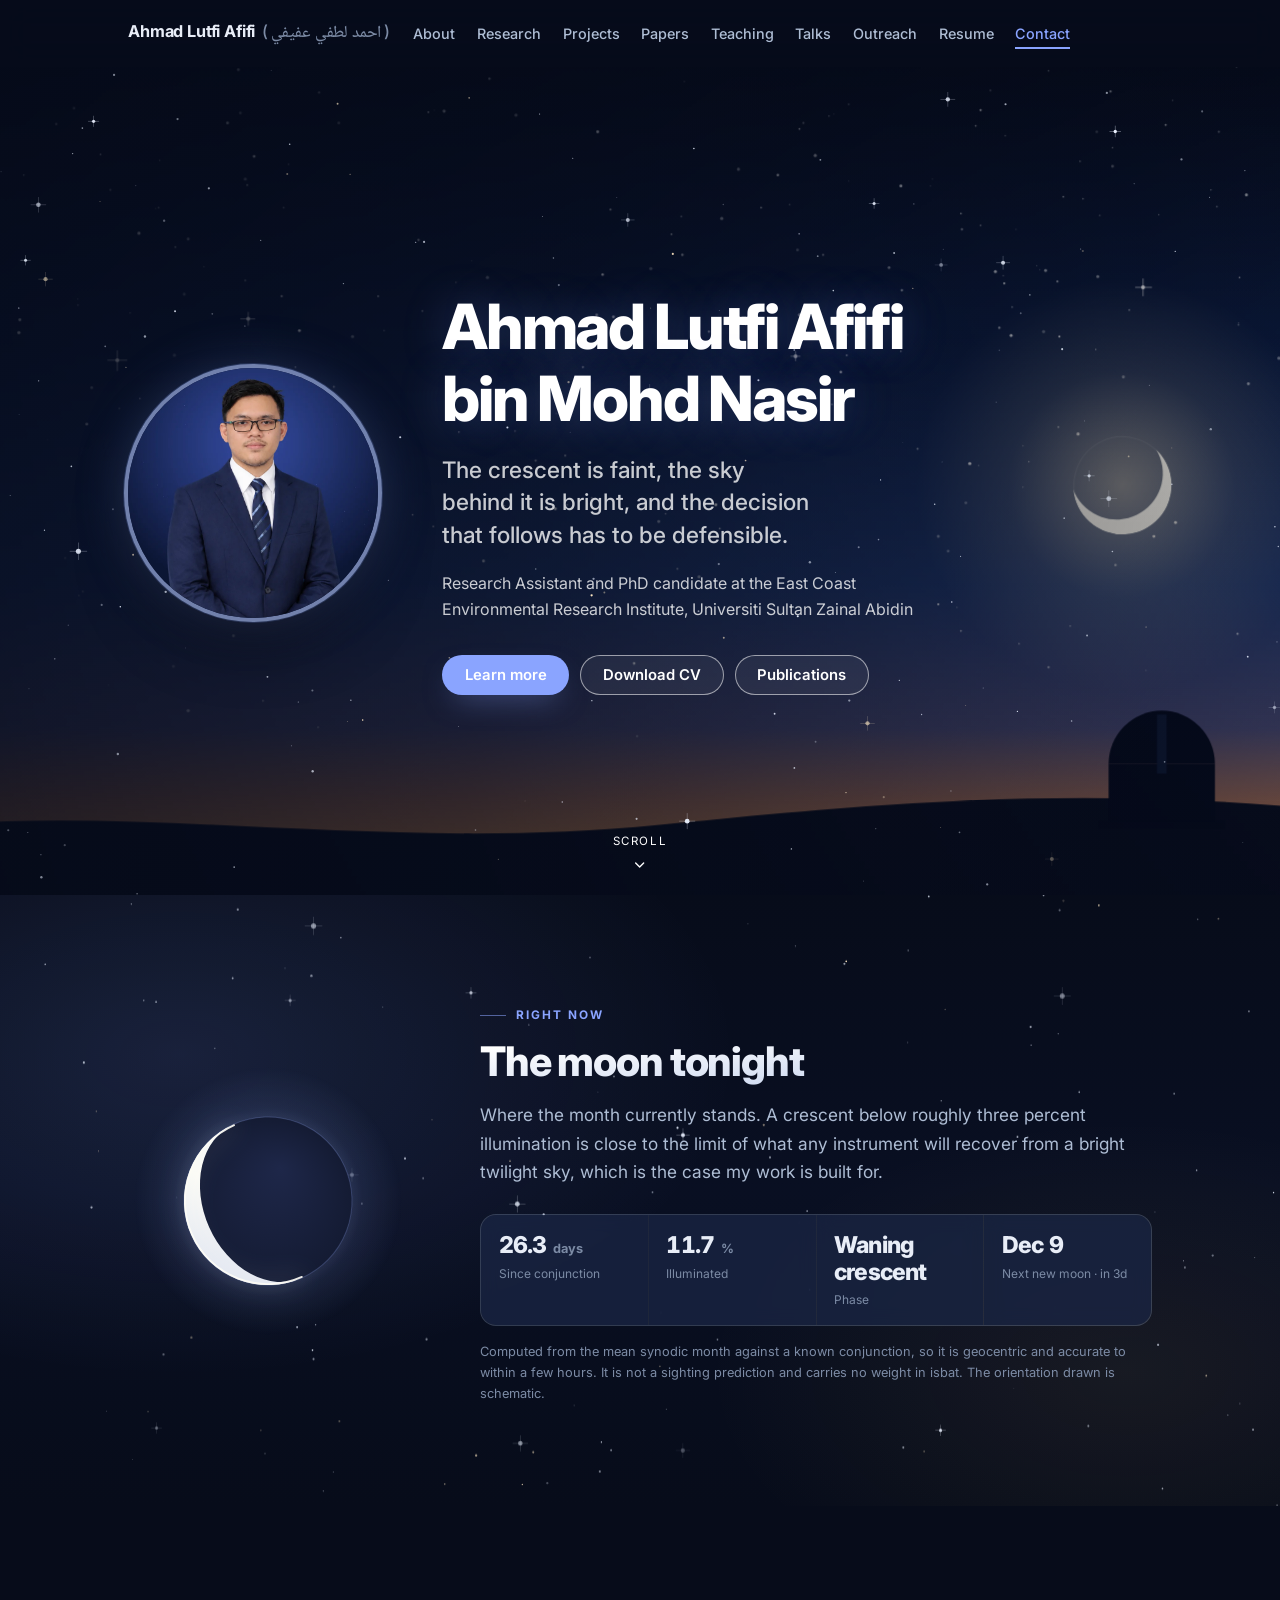
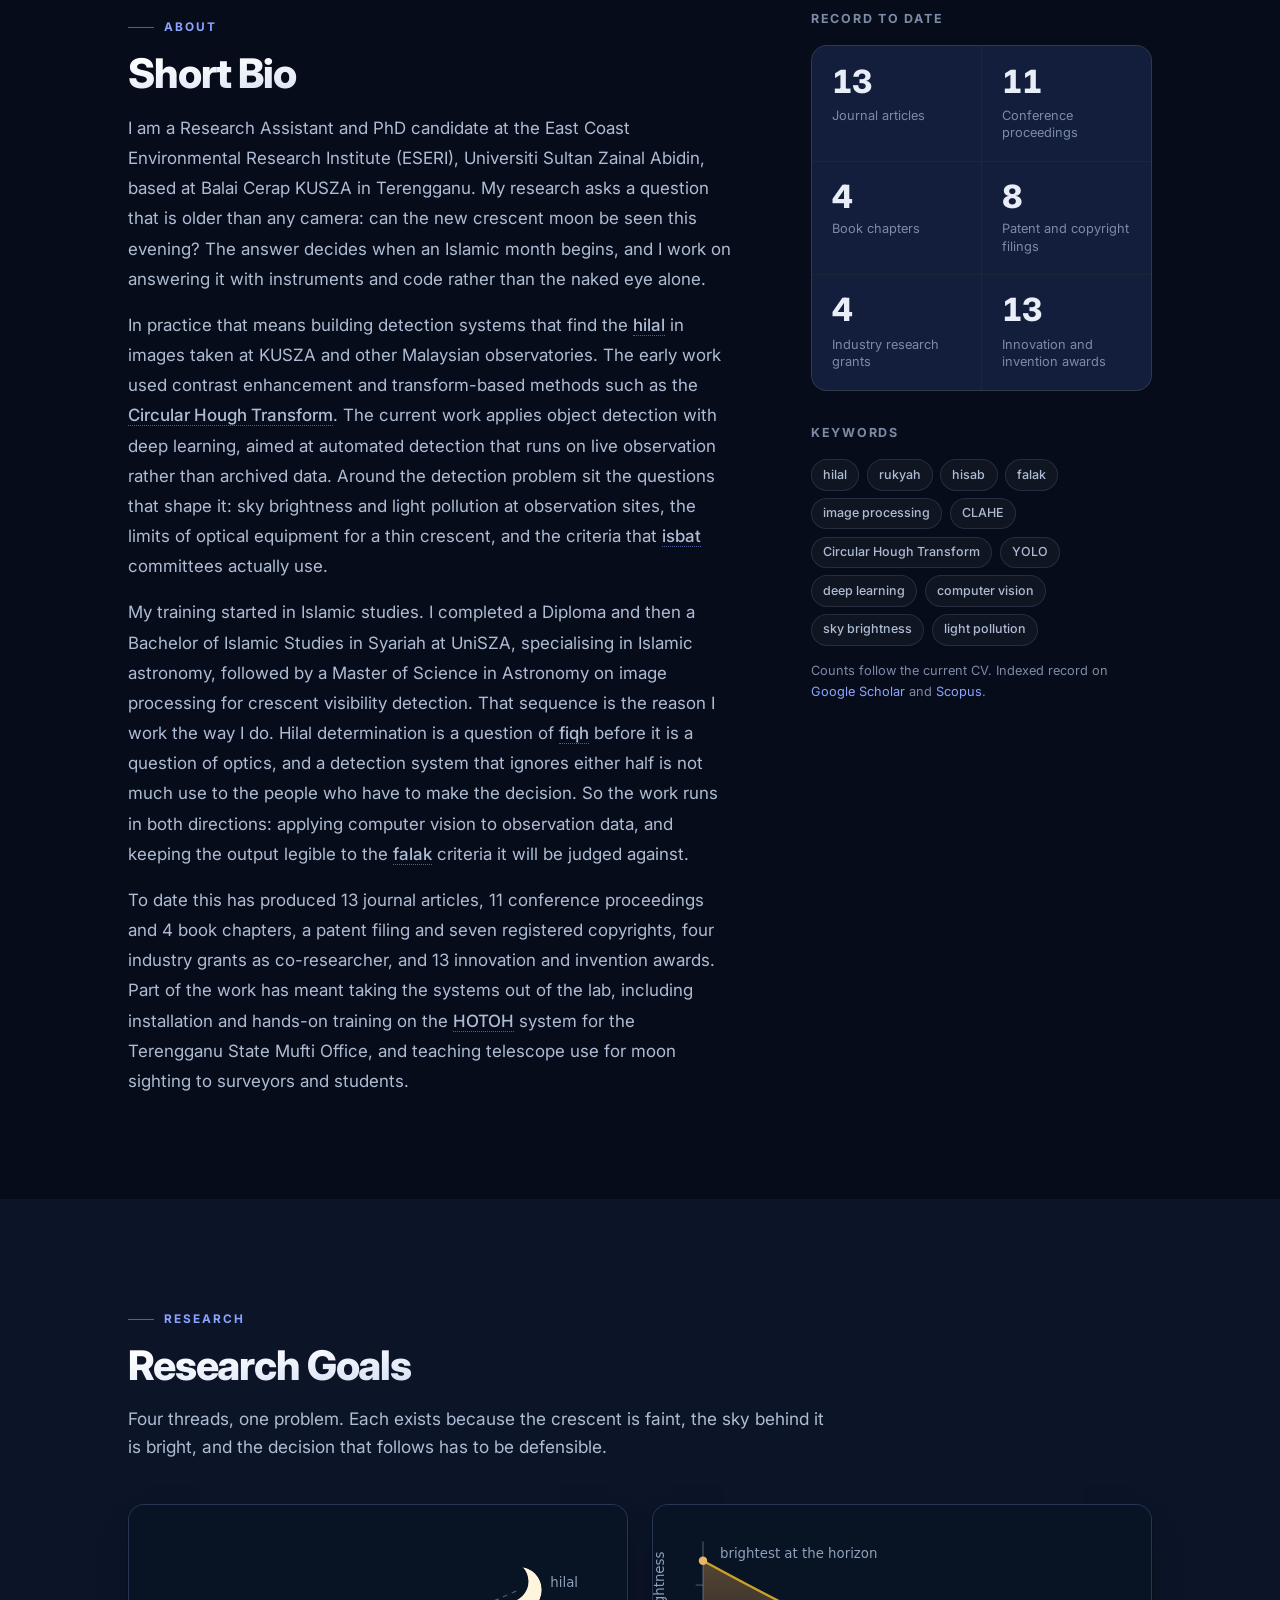
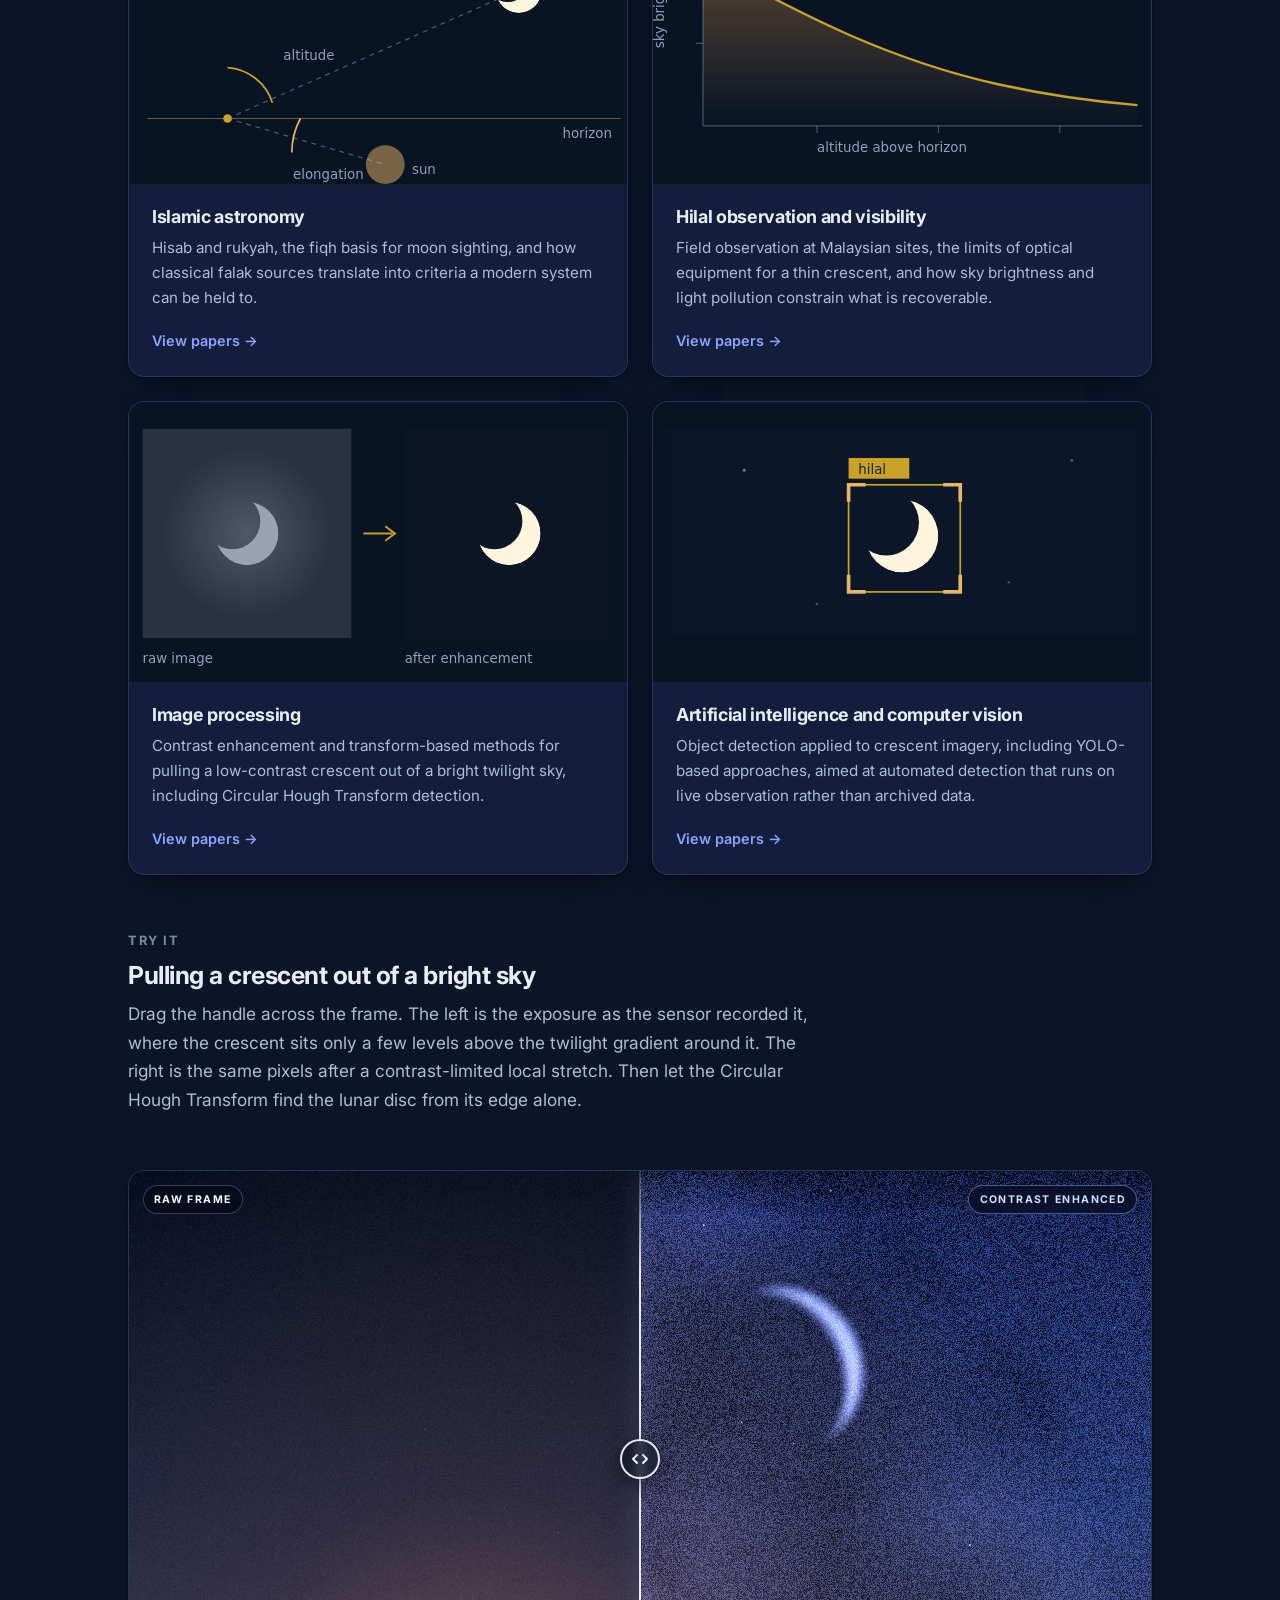
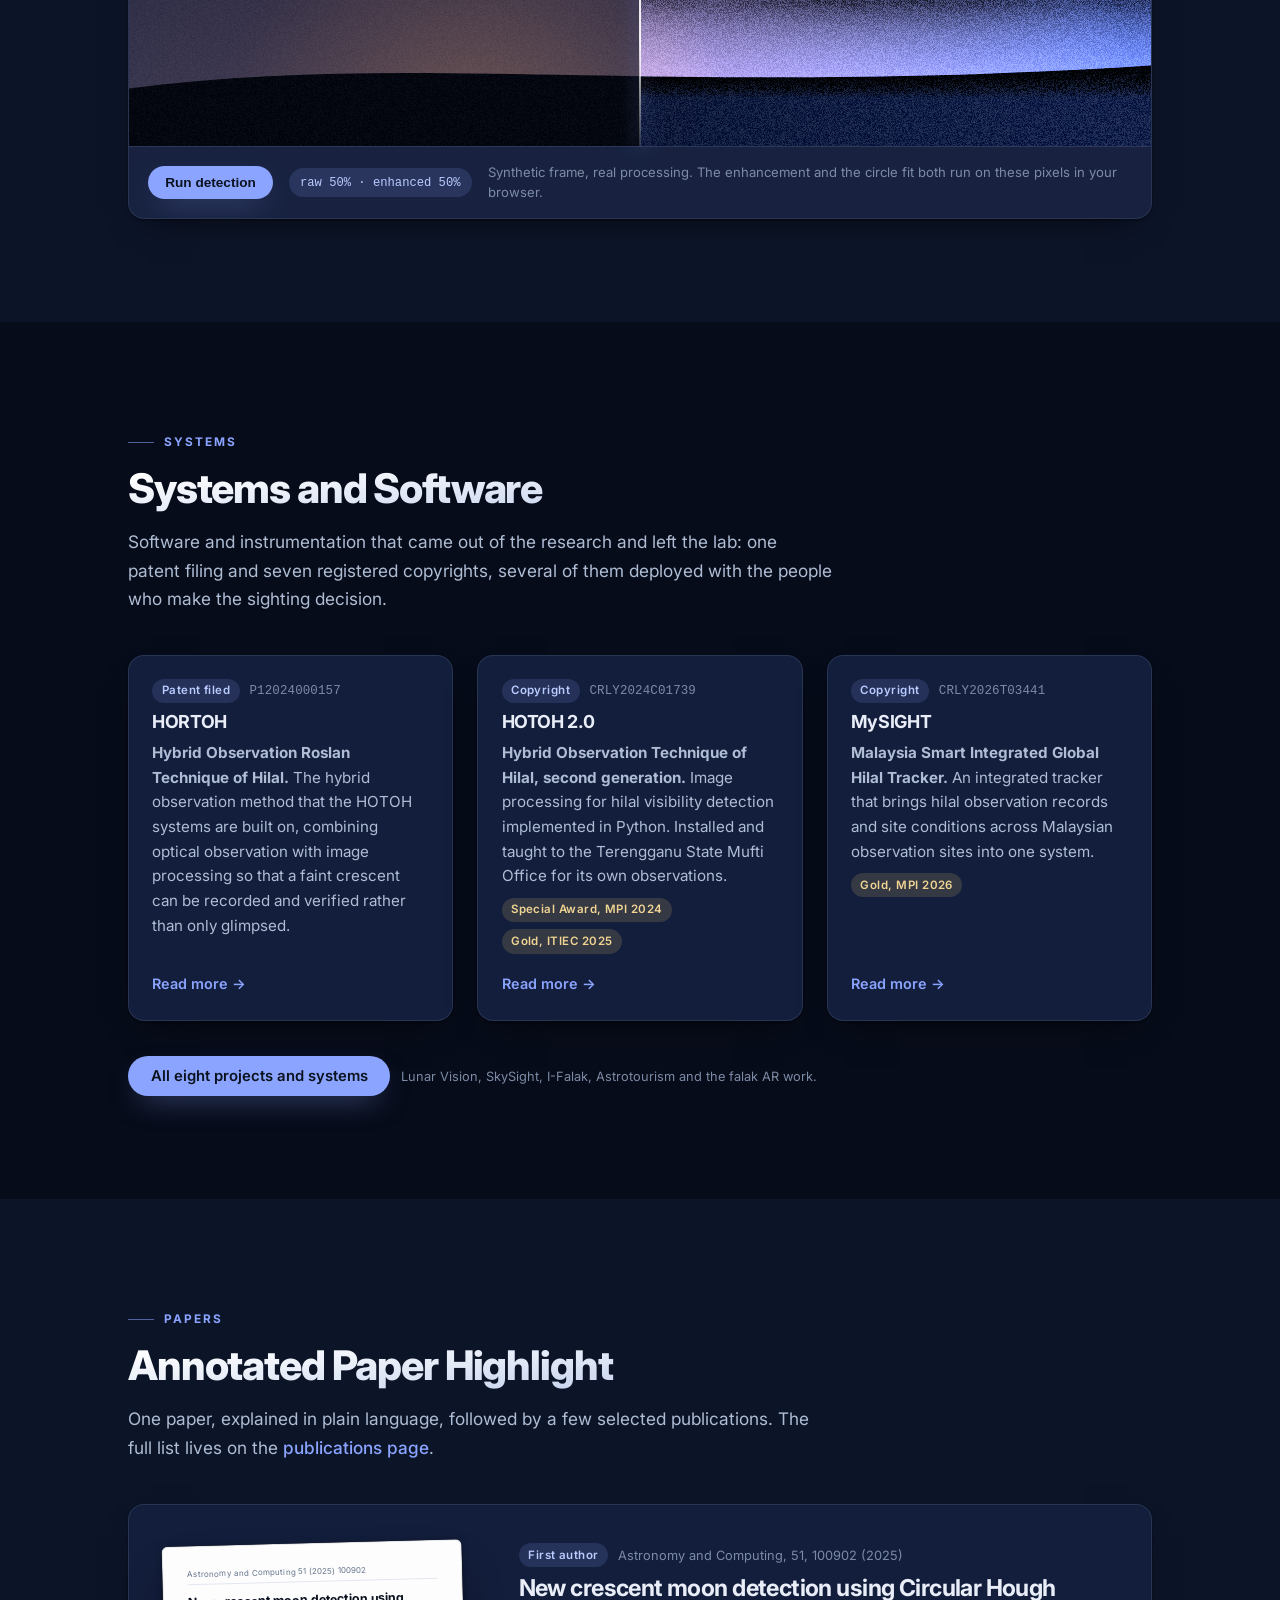
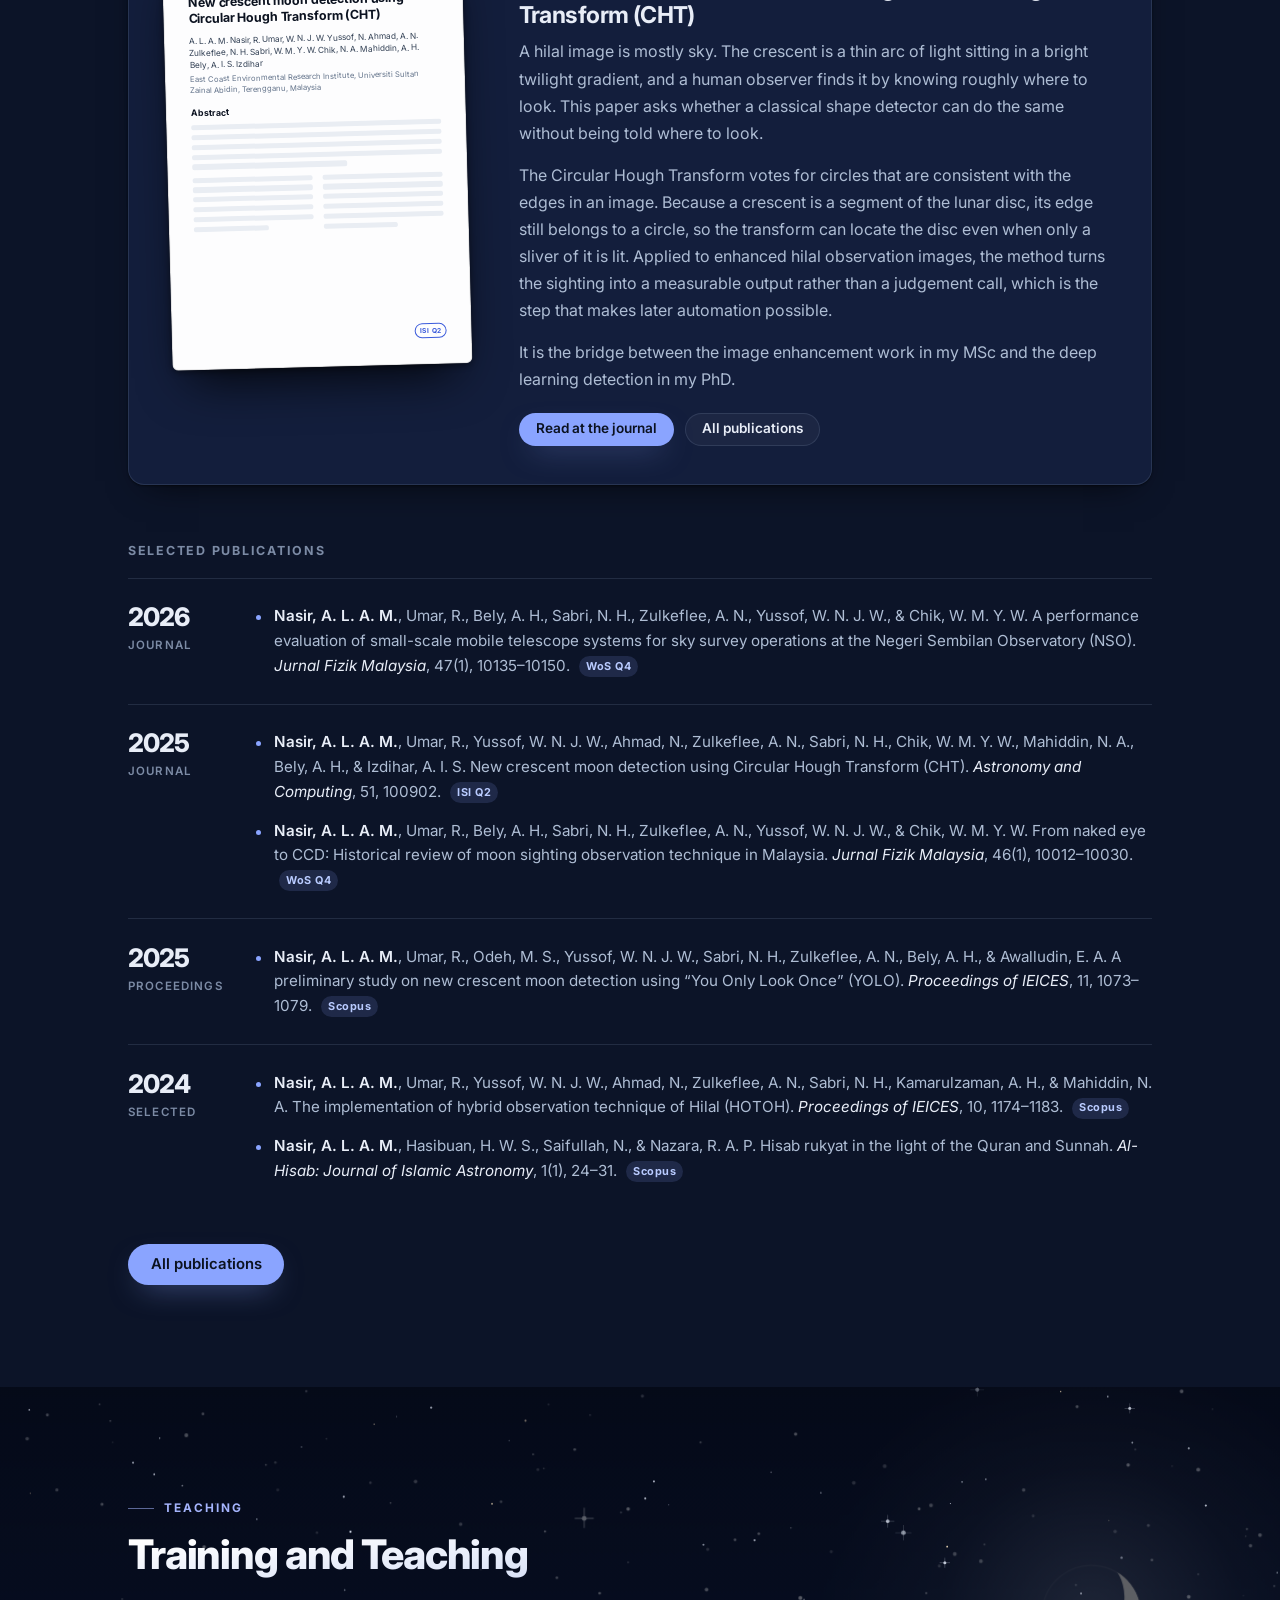
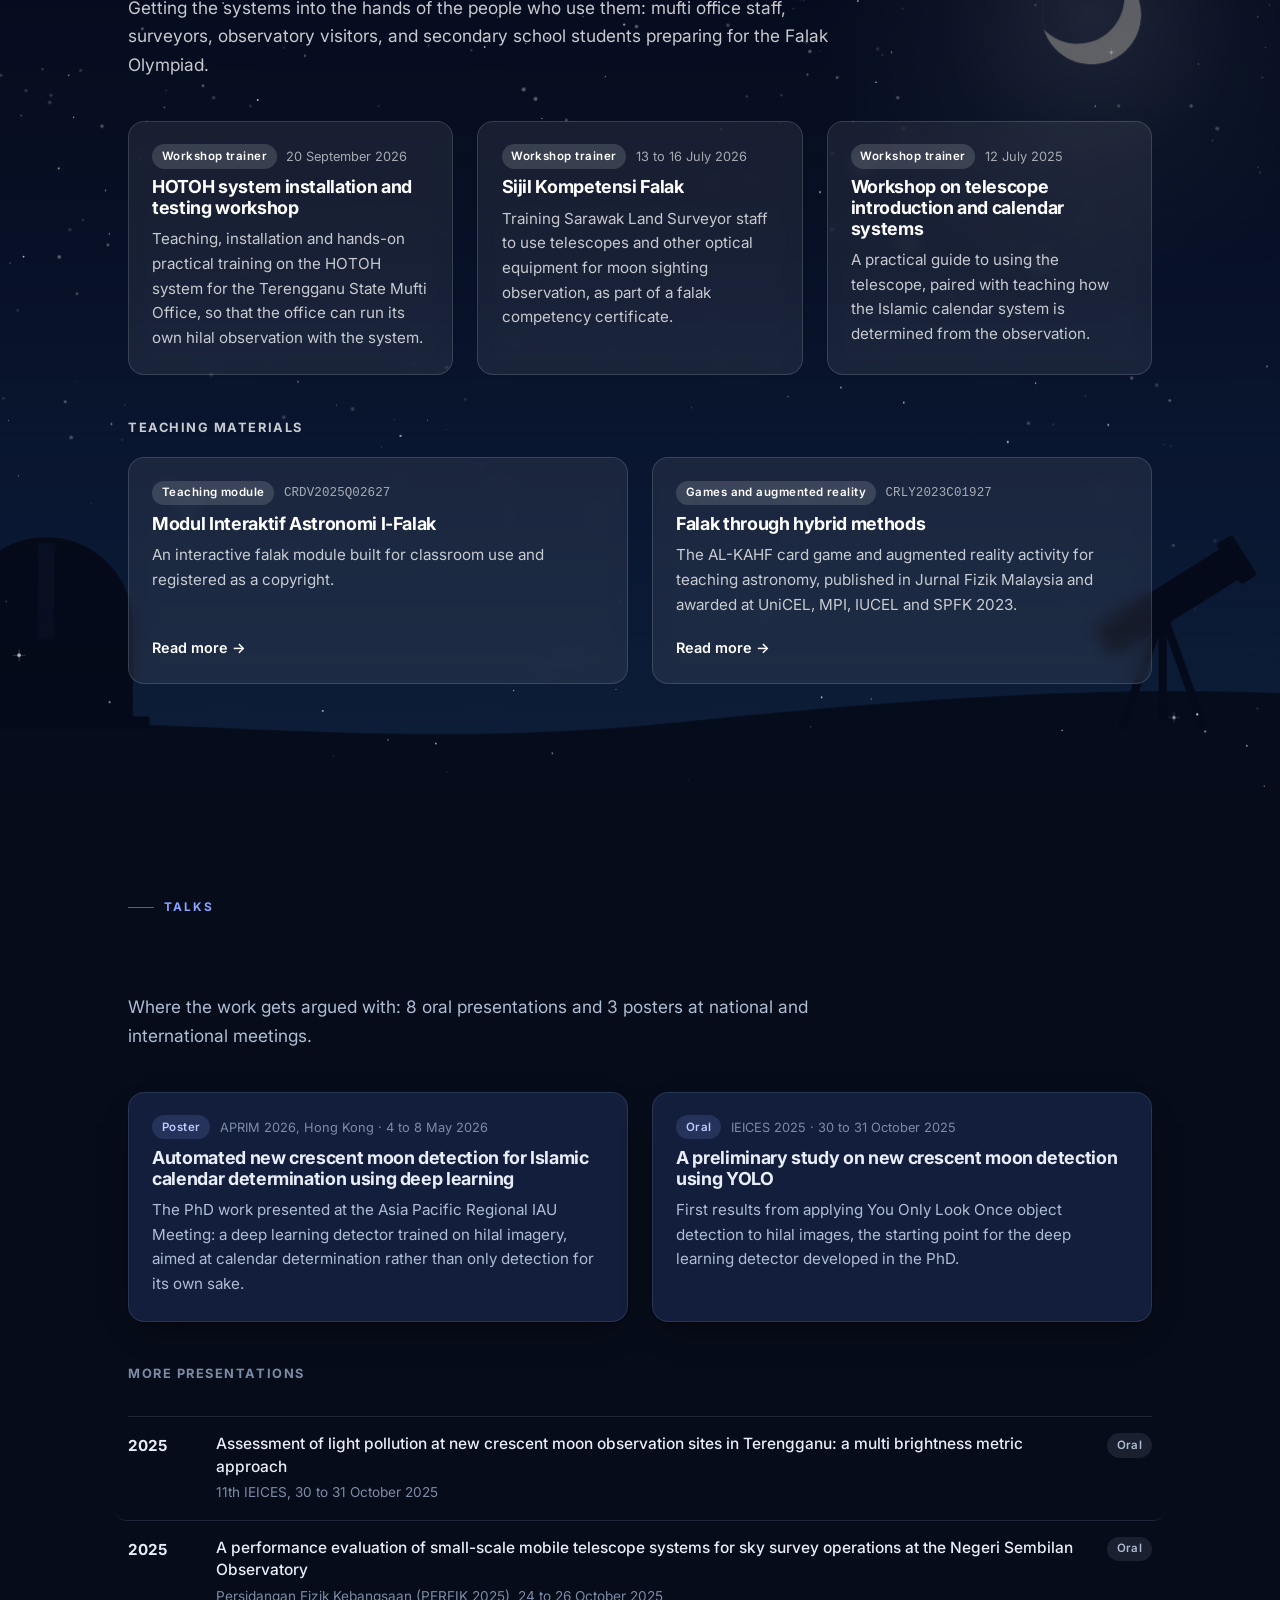
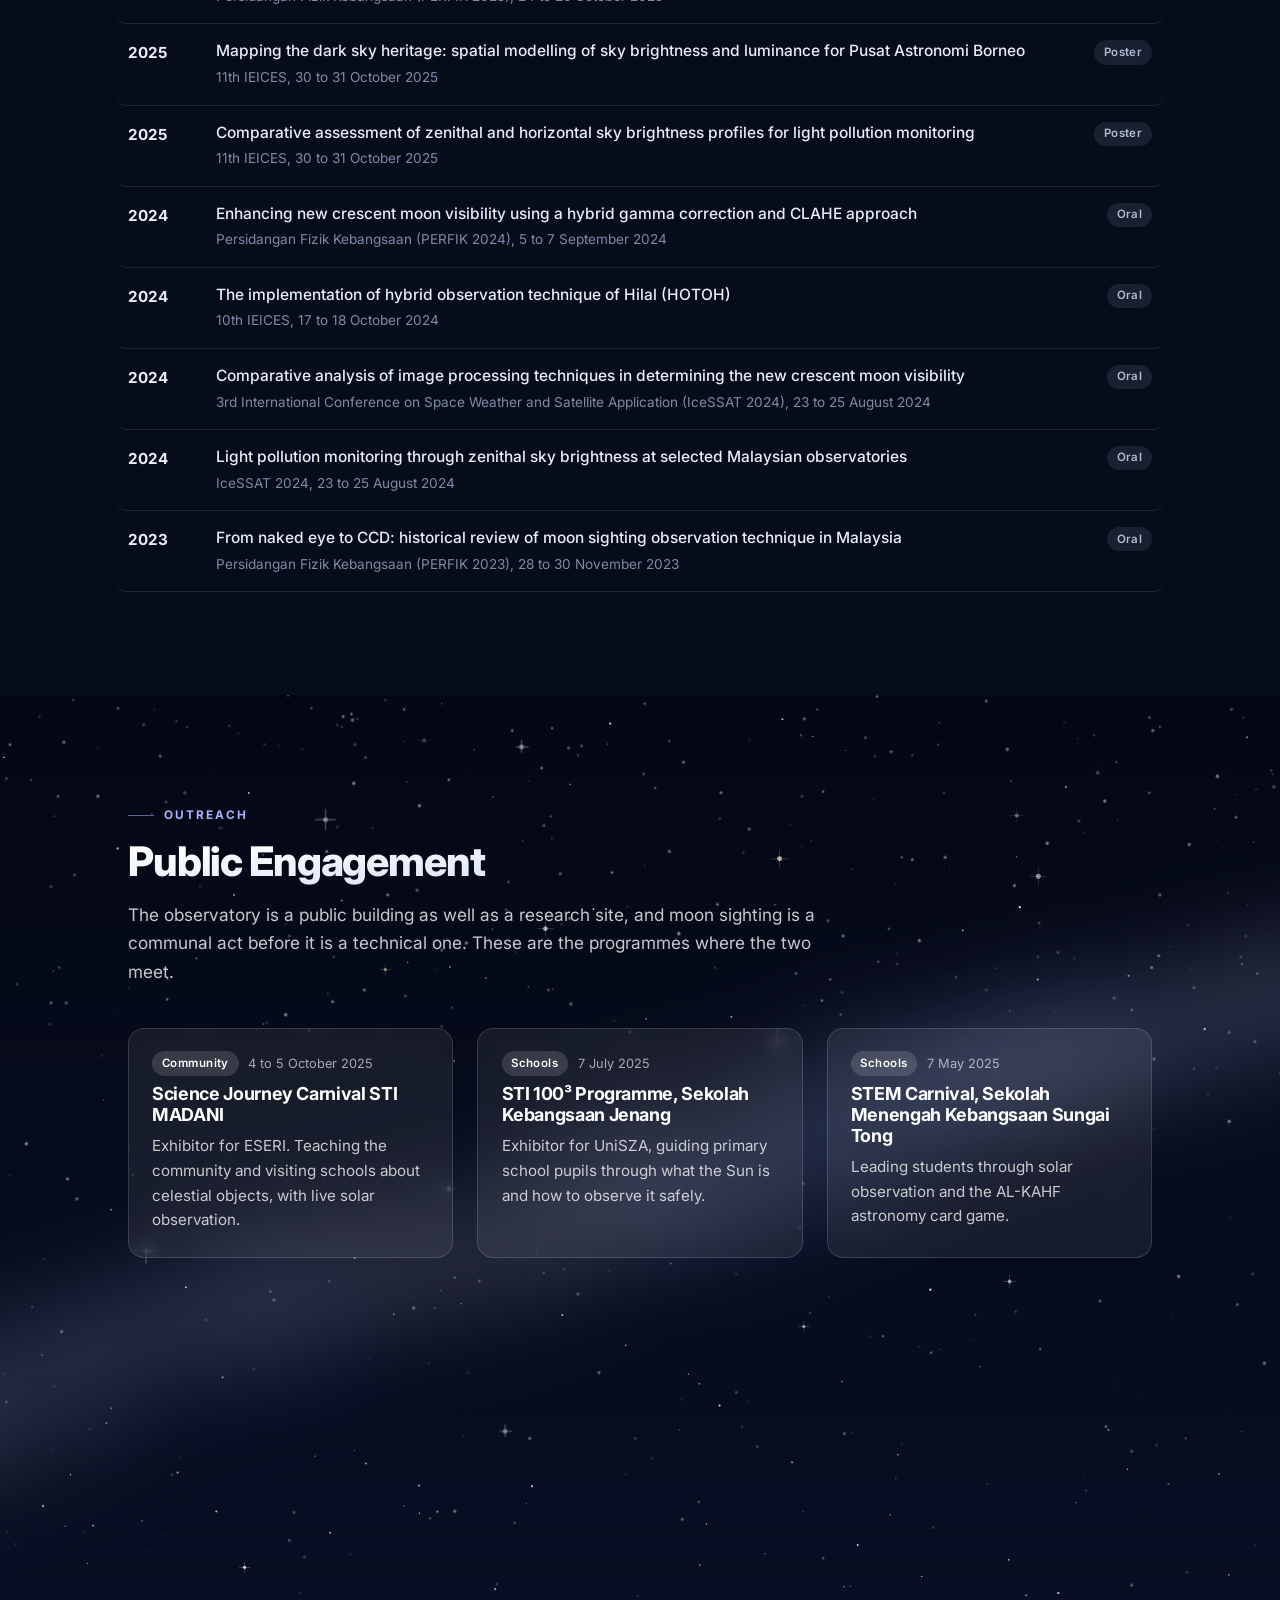
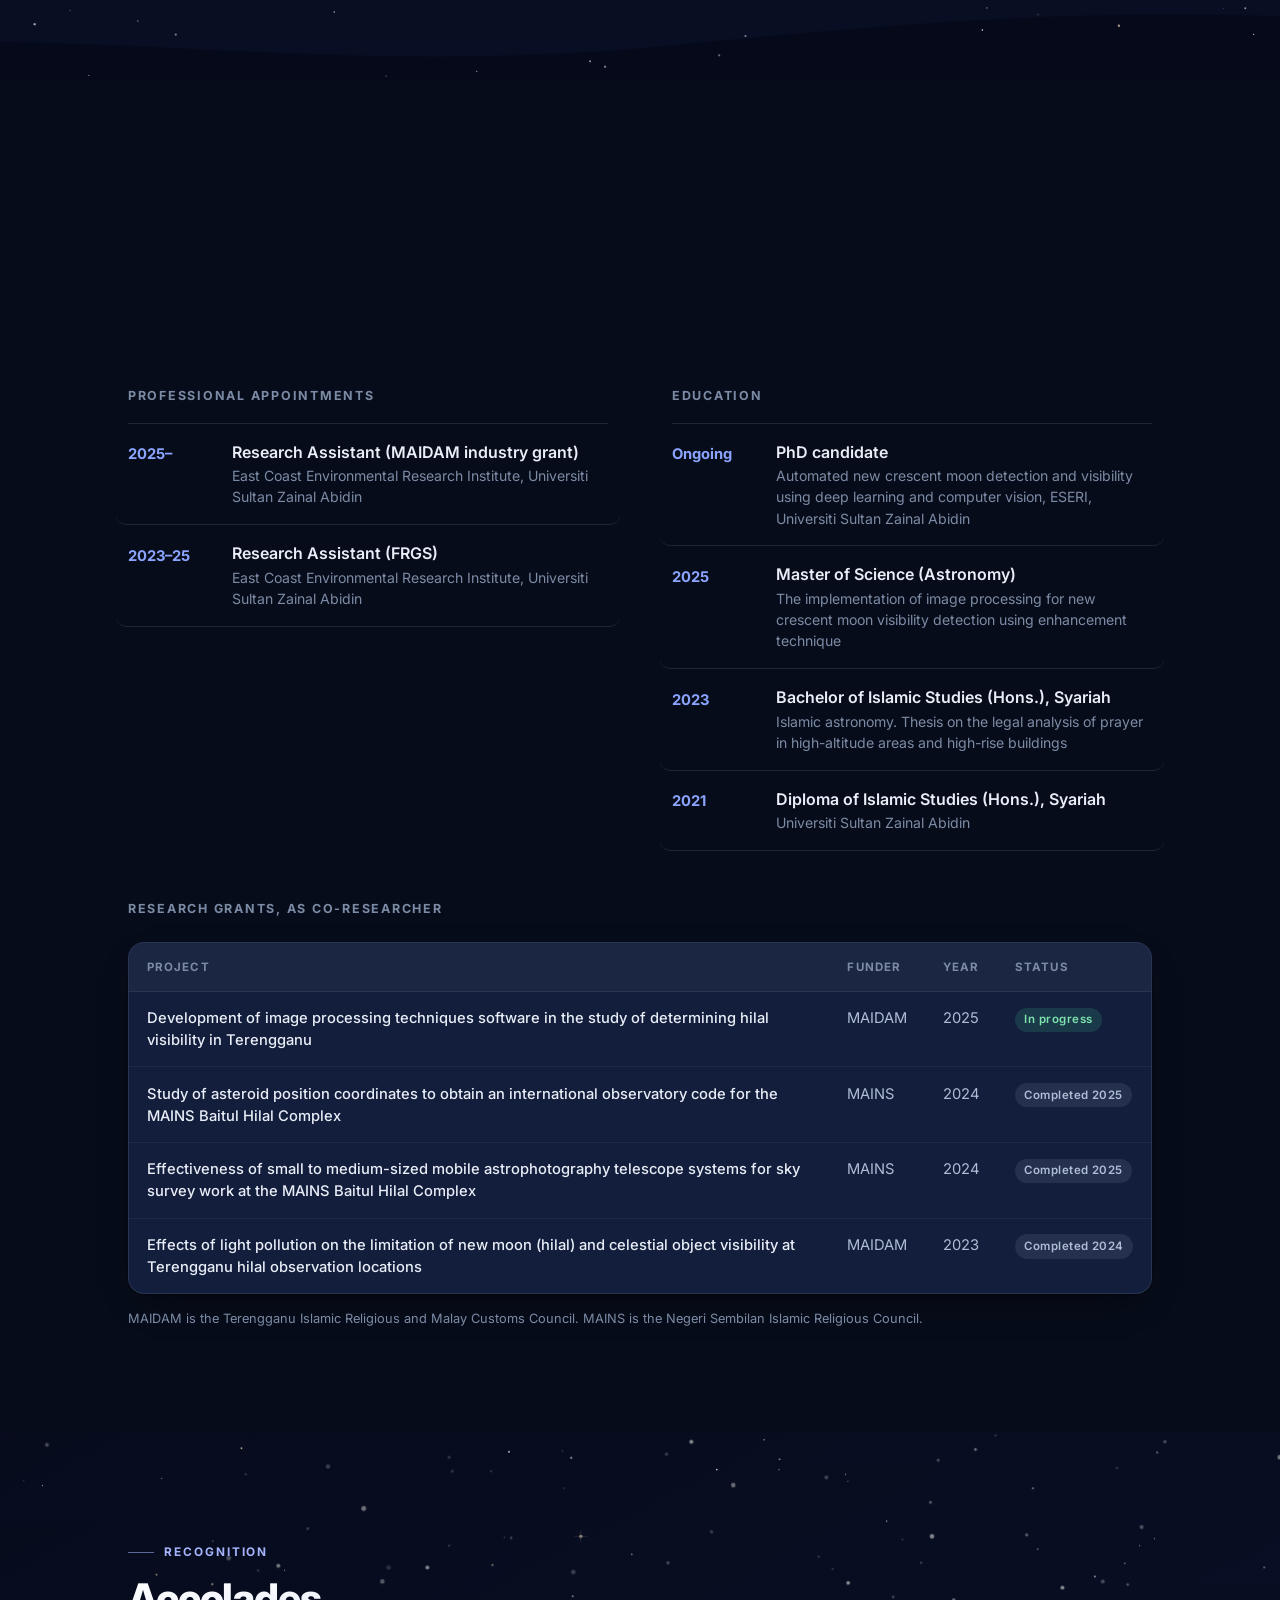
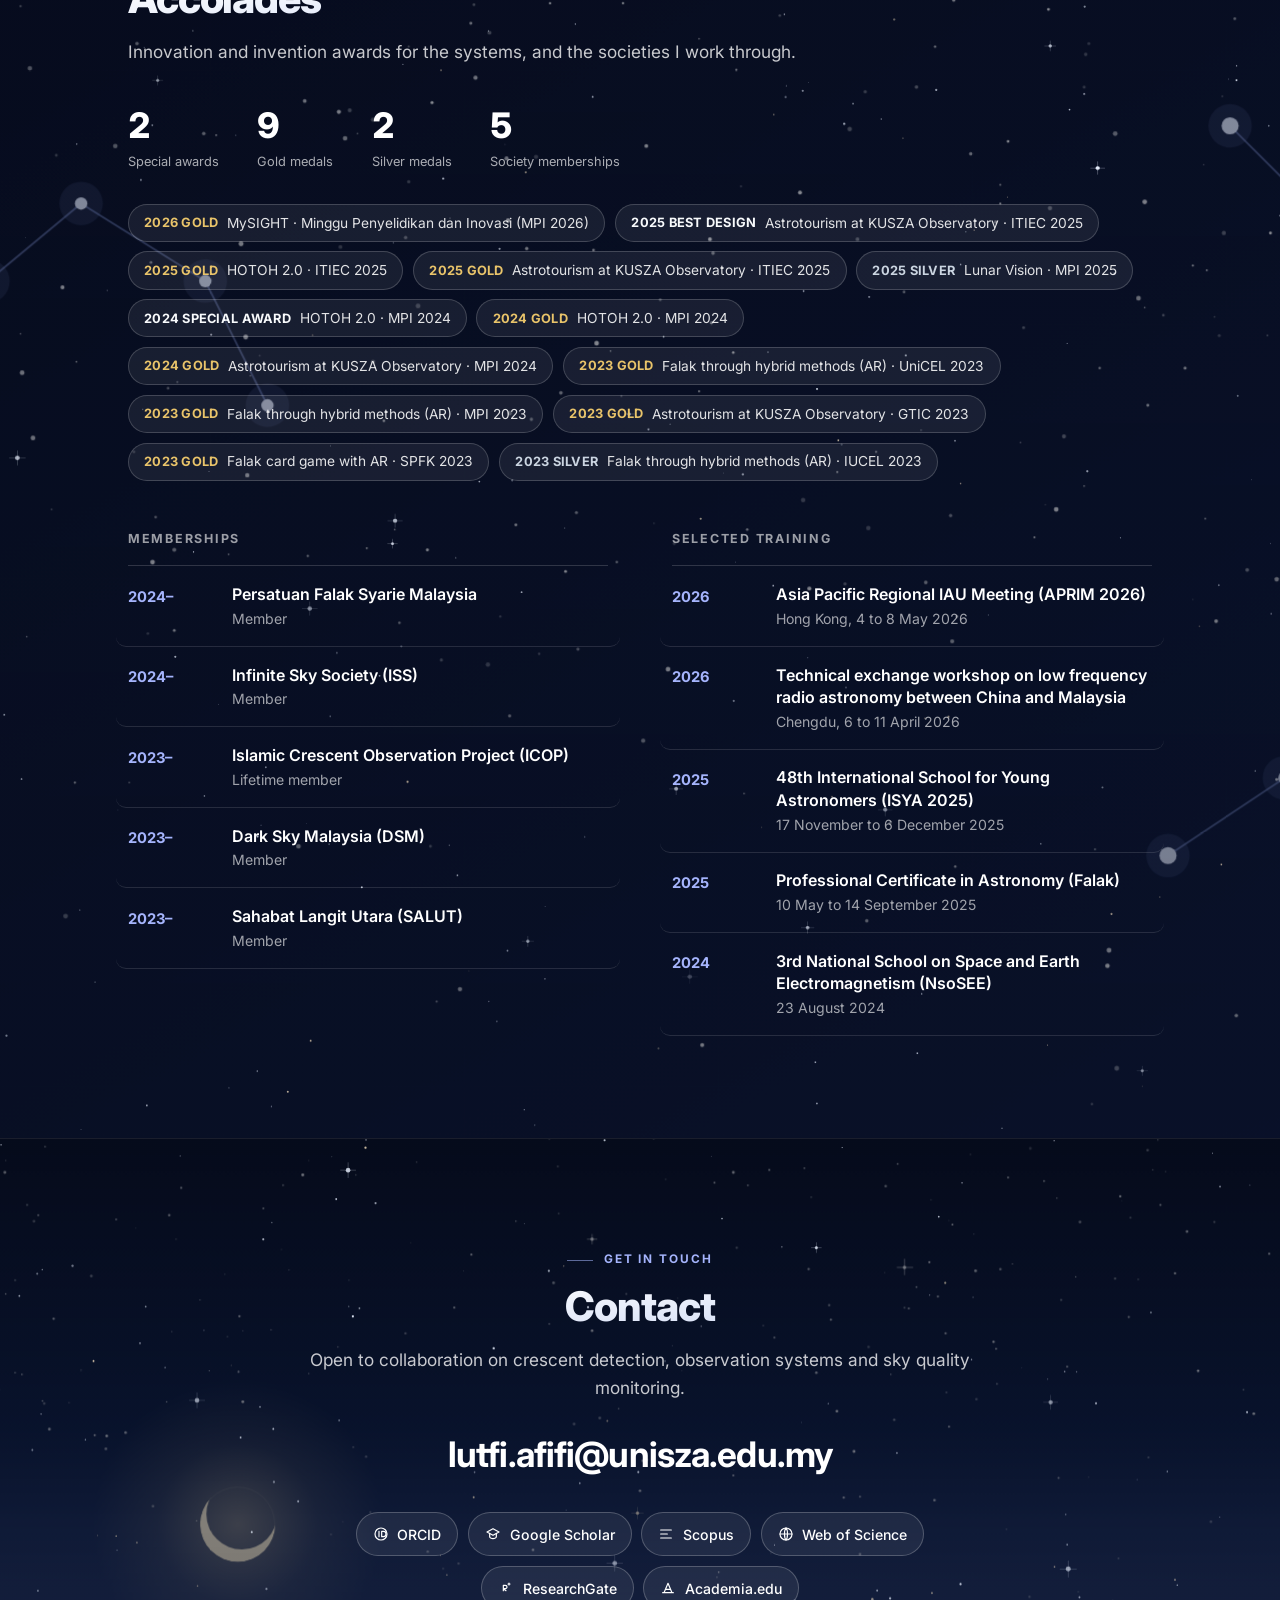
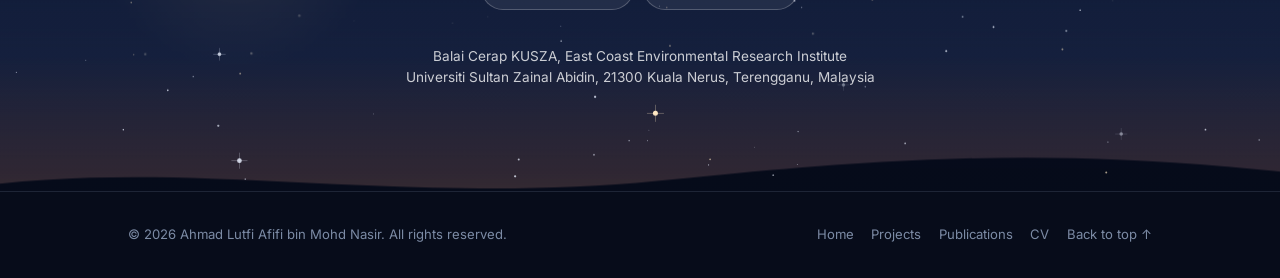
==== commit 47bb7888: "Add files via upload" ====
--- a/index.html
+++ b/index.html
@@ -4,8 +4,8 @@
 <meta charset="utf-8">
 <meta name="viewport" content="width=device-width, initial-scale=1">
 <title>Ahmad Lutfi Afifi Mohd Nasir | Hilal detection, falak and computer vision</title>
-<meta name="description" content="Ahmad Lutfi Afifi bin Mohd Nasir. Research Assistant and PhD candidate at ESERI, Universiti Sultan Zainal Abidin. Automated new crescent moon (hilal) detection using image processing, deep learning and computer vision.">
-<meta name="author" content="Ahmad Lutfi Afifi bin Mohd Nasir">
+<meta name="description" content="Ahmad Lutfi Afifi Mohd Nasir. Research Assistant and PhD candidate at ESERI, Universiti Sultan Zainal Abidin. Automated new crescent moon (hilal) detection using image processing, deep learning and computer vision.">
+<meta name="author" content="Ahmad Lutfi Afifi Mohd Nasir">
 <link rel="canonical" href="https://hotohhilal.com/">
 <meta property="og:type" content="profile">
 <meta property="og:title" content="Ahmad Lutfi Afifi Mohd Nasir">
@@ -24,7 +24,7 @@
 {
   "@context": "https://schema.org",
   "@type": "Person",
-  "name": "Ahmad Lutfi Afifi bin Mohd Nasir",
+  "name": "Ahmad Lutfi Afifi Mohd Nasir",
   "alternateName": "Ahmad Lutfi Afifi",
   "jobTitle": "Research Assistant and PhD candidate",
   "affiliation": {
@@ -106,6 +106,36 @@
     <svg viewBox="0 0 24 24"><path d="M6 9l6 6 6-6"/></svg></a>
 </section>
 
+<!-- ======================================================================
+     THE MOON TONIGHT
+     The figures are computed in the browser from the mean synodic month.
+     Nothing here is fetched, so the strip works offline and on GitHub Pages.
+     ====================================================================== -->
+<section class="skynow" id="tonight" aria-label="The moon tonight">
+  <div class="wrap skynow-in">
+    <div class="moon-stage reveal">
+      <canvas id="moon-now" role="img"
+        aria-label="A drawing of the moon at its current phase"></canvas>
+    </div>
+    <div>
+      <p class="eyebrow reveal">Right now</p>
+      <h2 class="reveal">The moon tonight</h2>
+      <p class="lead reveal d1" style="margin-bottom:0">Where the month currently stands. A crescent below
+        roughly three percent illumination is close to the limit of what any instrument will recover from a
+        bright twilight sky, which is the case my work is built for.</p>
+      <div class="skynow-stats reveal d2">
+        <div><b id="moon-age">&mdash;</b><span>Since conjunction</span></div>
+        <div><b id="moon-illum">&mdash;</b><span>Illuminated</span></div>
+        <div><b id="moon-phase">&mdash;</b><span>Phase</span></div>
+        <div><b id="moon-next">&mdash;</b><span id="moon-next-label">Next new moon</span></div>
+      </div>
+      <p class="stat-note reveal d3">Computed from the mean synodic month against a known conjunction, so it
+        is geocentric and accurate to within a few hours. It is not a sighting prediction and carries no
+        weight in isbat. The orientation drawn is schematic.</p>
+    </div>
+  </div>
+</section>
+
 <!-- ====================================================================== ABOUT -->
 <section id="about">
   <div class="wrap">
@@ -211,6 +241,41 @@
         </div>
       </article>
     </div>
+
+    <!-- ------------------------------------------------------------------
+         Detection demo. The frame is drawn in the browser rather than loaded
+         from a photograph, and the enhancement really is run on those pixels:
+         a contrast-limited local stretch, tile by tile. Replace the drawRaw
+         function in script.js with a real observation frame to demonstrate on
+         actual data.
+         ------------------------------------------------------------------ -->
+    <p class="subhead reveal" style="margin-top:3.4rem">Try it</p>
+    <h3 class="reveal" style="font-size:clamp(1.25rem,2.4vw,1.55rem);margin:.6rem 0 .7rem">
+      Pulling a crescent out of a bright sky</h3>
+    <p class="lead reveal d1" style="margin-bottom:0">Drag the handle across the frame. The left is the
+      exposure as the sensor recorded it, where the crescent sits only a few levels above the twilight
+      gradient around it. The right is the same pixels after a contrast-limited local stretch. Then let the
+      Circular Hough Transform find the lunar disc from its edge alone.</p>
+
+    <div class="lab reveal d1">
+      <div class="lab-stage">
+        <canvas class="lab-raw" role="img"
+          aria-label="A simulated twilight exposure in which the new crescent moon is barely distinguishable from the sky"></canvas>
+        <canvas class="lab-proc" role="img"
+          aria-label="The same exposure after contrast enhancement, with the crescent clearly visible"></canvas>
+        <span class="lab-tag l">Raw frame</span>
+        <span class="lab-tag r">Contrast enhanced</span>
+        <div class="lab-line" aria-hidden="true"></div>
+        <input class="lab-range" type="range" min="0" max="100" value="50" step="0.1"
+          aria-label="Wipe between the raw frame and the enhanced frame">
+      </div>
+      <div class="lab-bar">
+        <button class="btn btn-primary btn-sm" type="button" data-lab-run>Run detection</button>
+        <span class="lab-readout" data-lab-readout aria-live="off">raw 50% · enhanced 50%</span>
+        <p class="lab-note">Synthetic frame, real processing. The enhancement and the circle fit both run on
+          these pixels in your browser.</p>
+      </div>
+    </div>
   </div>
 </section>
 
--- a/style.css
+++ b/style.css
@@ -450,3 +450,161 @@
 @media (prefers-reduced-motion:reduce){
   .gl,.gl-def,.focus-read p{transition:none}
 }
+
+/* ==========================================================================
+   12. Depth, motion and interactive pieces
+   Everything below is additive. Removing this block returns the site to the
+   layout above it, so any piece can be pulled out without breaking a page.
+   ========================================================================== */
+
+/* --- Reading progress ----------------------------------------------------
+   Injected by script.js into every page, so there is no markup to maintain. */
+.progress{position:fixed;top:0;left:0;right:0;height:2px;z-index:60;pointer-events:none}
+.progress i{display:block;height:100%;width:0;transform-origin:left;
+  background:linear-gradient(90deg,var(--accent),#C9B9FF 55%,var(--gold));
+  box-shadow:0 0 14px rgba(138,164,255,.75)}
+
+/* --- Twinkling starfield -------------------------------------------------
+   A canvas injected above the shade of every sky band. The drawn SVG scenes
+   stay as the base layer; this only adds the movement. */
+.starfield{position:absolute;inset:0;z-index:-1;width:100%;height:100%;
+  pointer-events:none;display:block}
+
+/* --- Parallax on the sky bands ------------------------------------------- */
+.band-bg{transform:translate3d(0,0,0) scale(1.07);will-change:transform}
+@media (prefers-reduced-motion:reduce){.band-bg{transform:none}}
+
+/* --- Eyebrow rule --------------------------------------------------------- */
+.eyebrow{display:inline-flex;align-items:center;gap:.65rem}
+.eyebrow::before{content:"";width:26px;height:1px;background:currentColor;opacity:.55;flex:none}
+
+/* --- Heading polish ------------------------------------------------------- */
+@supports ((-webkit-background-clip:text) or (background-clip:text)){
+  h2{background:linear-gradient(175deg,#FFFFFF 10%,#BFCEEC 92%);
+    -webkit-background-clip:text;background-clip:text;color:transparent}
+  .band h2{background:linear-gradient(175deg,#FFFFFF 10%,#CFDAF5 92%);
+    -webkit-background-clip:text;background-clip:text;color:transparent}
+}
+.hero h1{text-shadow:0 0 46px rgba(138,164,255,.28)}
+
+/* --- Navigation underline ------------------------------------------------- */
+@media (min-width:921px){
+  .nav ul a{position:relative}
+  .nav ul a::after{content:"";position:absolute;left:0;right:0;bottom:-2px;height:2px;border-radius:2px;
+    background:var(--accent);transform:scaleX(0);transform-origin:left;transition:transform .28s cubic-bezier(.2,.65,.2,1)}
+  .nav ul a:hover::after{transform:scaleX(1)}
+  .nav ul a.active::after{transform:scaleX(1)}
+}
+
+/* --- Button sheen --------------------------------------------------------- */
+.btn-primary{position:relative;overflow:hidden;isolation:isolate}
+.btn-primary::after{content:"";position:absolute;inset:0;z-index:-1;
+  background:linear-gradient(110deg,transparent 32%,rgba(255,255,255,.5) 50%,transparent 68%);
+  transform:translateX(-130%);transition:transform .65s cubic-bezier(.2,.65,.2,1)}
+.btn-primary:hover::after{transform:translateX(130%)}
+@media (prefers-reduced-motion:reduce){.btn-primary::after{display:none}}
+
+/* --- Card spotlight ------------------------------------------------------
+   A soft light follows the cursor across the card. The custom properties are
+   set by script.js on pointermove and default to a harmless centre. */
+.card{position:relative}
+.card::before{content:"";position:absolute;inset:0;border-radius:inherit;pointer-events:none;
+  opacity:0;transition:opacity .3s ease;z-index:1;
+  background:radial-gradient(340px circle at var(--mx,50%) var(--my,0%),rgba(138,164,255,.17),transparent 62%)}
+.card::after{content:"";position:absolute;left:0;right:0;top:0;height:1px;pointer-events:none;z-index:3;
+  opacity:0;transition:opacity .3s ease;
+  background:linear-gradient(90deg,transparent,rgba(175,194,255,.85),transparent)}
+.card:hover::before,.card:hover::after{opacity:1}
+.card > *{position:relative;z-index:2}
+.card:hover .card-img{transform:scale(1.03)}
+.card-img{transition:transform .5s cubic-bezier(.2,.65,.2,1)}
+@media (prefers-reduced-motion:reduce){.card:hover .card-img{transform:none}}
+
+/* --- Counters ------------------------------------------------------------- */
+.stat b,.award-summary div b,.skynow-stats b{font-variant-numeric:tabular-nums}
+.stat{transition:background .25s ease}
+.stat:hover{background:#18244A}
+.keywords span{transition:border-color .2s,color .2s,background .2s,transform .2s}
+.keywords span:hover{border-color:var(--accent);color:var(--accent-2);
+  background:rgba(138,164,255,.10);transform:translateY(-2px)}
+.pill{transition:background .2s,border-color .2s,transform .2s}
+.pill:hover{background:rgba(255,255,255,.13);border-color:rgba(255,255,255,.4);transform:translateY(-2px)}
+
+/* --- Row hover on lists --------------------------------------------------- */
+.talk-list li,.tl li{margin-inline:-.75rem;padding-inline:.75rem;border-radius:10px;
+  transition:background .22s ease}
+.talk-list li:hover,.tl li:hover{background:rgba(138,164,255,.07)}
+.band .talk-list li:hover,.band .tl li:hover{background:rgba(255,255,255,.07)}
+
+/* ==========================================================================
+   The moon tonight
+   ========================================================================== */
+.skynow{position:relative;overflow:hidden;isolation:isolate;
+  background:
+    radial-gradient(900px 520px at 14% 26%,rgba(138,164,255,.13),transparent 62%),
+    radial-gradient(700px 420px at 88% 78%,rgba(233,196,106,.07),transparent 60%),
+    linear-gradient(180deg,var(--bg),#090F22 48%,var(--bg))}
+.skynow-in{display:grid;grid-template-columns:minmax(180px,280px) minmax(0,1fr);
+  gap:clamp(2rem,6vw,4.5rem);align-items:center}
+.moon-stage{position:relative;width:100%;aspect-ratio:1}
+.moon-stage canvas{width:100%;height:100%;display:block}
+.skynow-stats{display:grid;grid-template-columns:repeat(4,minmax(0,1fr));gap:1px;
+  background:var(--line);border:1px solid var(--line);border-radius:var(--radius);
+  overflow:hidden;margin-top:1.7rem}
+.skynow-stats div{background:rgba(19,30,60,.72);padding:1.05rem 1.1rem;
+  backdrop-filter:blur(8px);-webkit-backdrop-filter:blur(8px)}
+.skynow-stats b{display:block;font-size:clamp(1.15rem,1.9vw,1.45rem);font-weight:800;
+  letter-spacing:-.035em;line-height:1.15;color:var(--ink);text-wrap:balance}
+.skynow-stats b small{font-size:.55em;font-weight:700;letter-spacing:0;color:var(--muted);margin-left:.15em}
+.skynow-stats span{display:block;font-size:.75rem;color:var(--muted);margin-top:.45rem;line-height:1.35}
+@media (max-width:820px){
+  .skynow-in{grid-template-columns:1fr;justify-items:center;text-align:center}
+  .moon-stage{max-width:230px}
+  .skynow-stats{grid-template-columns:1fr 1fr;text-align:left}
+  .skynow .lead{margin-bottom:0}
+}
+
+/* ==========================================================================
+   Detection demo
+   ========================================================================== */
+.lab{margin-top:clamp(2.5rem,5vw,3.5rem);border:1px solid var(--line);border-radius:var(--radius);
+  background:var(--surface);box-shadow:var(--shadow);overflow:hidden}
+.lab-stage{position:relative;aspect-ratio:16/9;background:#05091A;touch-action:pan-y}
+.lab-stage canvas{position:absolute;inset:0;width:100%;height:100%;display:block}
+.lab-proc{clip-path:inset(0 0 0 50%)}
+.lab-line{position:absolute;top:0;bottom:0;left:50%;width:2px;margin-left:-1px;pointer-events:none;
+  background:linear-gradient(180deg,rgba(255,255,255,.15),rgba(255,255,255,.9) 18%,rgba(255,255,255,.9) 82%,rgba(255,255,255,.15));
+  box-shadow:0 0 20px rgba(138,164,255,.85)}
+.lab-line::after{content:"";position:absolute;top:50%;left:50%;transform:translate(-50%,-50%);
+  width:40px;height:40px;border-radius:50%;border:2px solid rgba(255,255,255,.9);
+  background:rgba(7,12,26,.45);backdrop-filter:blur(4px);-webkit-backdrop-filter:blur(4px);
+  box-shadow:0 6px 20px rgba(0,0,0,.5)}
+.lab-line::before{content:"";position:absolute;top:50%;left:50%;transform:translate(-50%,-50%);
+  width:20px;height:12px;z-index:1;
+  background:url("data:image/svg+xml;utf8,%3Csvg xmlns='http://www.w3.org/2000/svg' viewBox='0 0 20 12' fill='none' stroke='%23fff' stroke-width='1.8' stroke-linecap='round' stroke-linejoin='round'%3E%3Cpath d='M7 2 3 6l4 4M13 2l4 4-4 4'/%3E%3C/svg%3E") center/20px 12px no-repeat}
+.lab-range{position:absolute;inset:0;width:100%;height:100%;margin:0;padding:0;
+  opacity:0;cursor:ew-resize;-webkit-appearance:none;appearance:none;background:none}
+.lab-range::-webkit-slider-thumb{-webkit-appearance:none;width:44px;height:100%}
+.lab-stage:has(.lab-range:focus-visible){outline:3px solid var(--accent);outline-offset:-3px}
+.lab-tag{position:absolute;top:.85rem;z-index:2;pointer-events:none;font-size:.66rem;font-weight:700;
+  letter-spacing:.13em;text-transform:uppercase;padding:.32rem .65rem;border-radius:999px;
+  background:rgba(5,9,26,.62);border:1px solid rgba(255,255,255,.2);color:#fff;
+  backdrop-filter:blur(6px);-webkit-backdrop-filter:blur(6px)}
+.lab-tag.l{left:.85rem}
+.lab-tag.r{right:.85rem;color:#CFE0FF;border-color:rgba(138,164,255,.5)}
+.lab-bar{display:flex;flex-wrap:wrap;gap:.8rem 1rem;align-items:center;
+  padding:1rem 1.2rem;border-top:1px solid var(--line);background:rgba(255,255,255,.02)}
+.lab-bar .lab-note{font-size:.82rem;color:var(--muted);margin:0;flex:1;min-width:14rem;line-height:1.5}
+.lab-readout{font-family:ui-monospace,SFMono-Regular,Menlo,Consolas,monospace;font-size:.76rem;
+  color:var(--accent-ink);background:var(--accent-soft);border-radius:999px;padding:.28rem .7rem;white-space:nowrap}
+@media (max-width:640px){
+  .lab-stage{aspect-ratio:4/3}
+  .lab-tag{font-size:.6rem;letter-spacing:.1em}
+}
+
+/* --- Reduced motion ------------------------------------------------------- */
+@media (prefers-reduced-motion:reduce){
+  .progress i{transition:none}
+  .nav ul a::after{transition:none}
+  .card::before,.card::after{transition:none}
+}
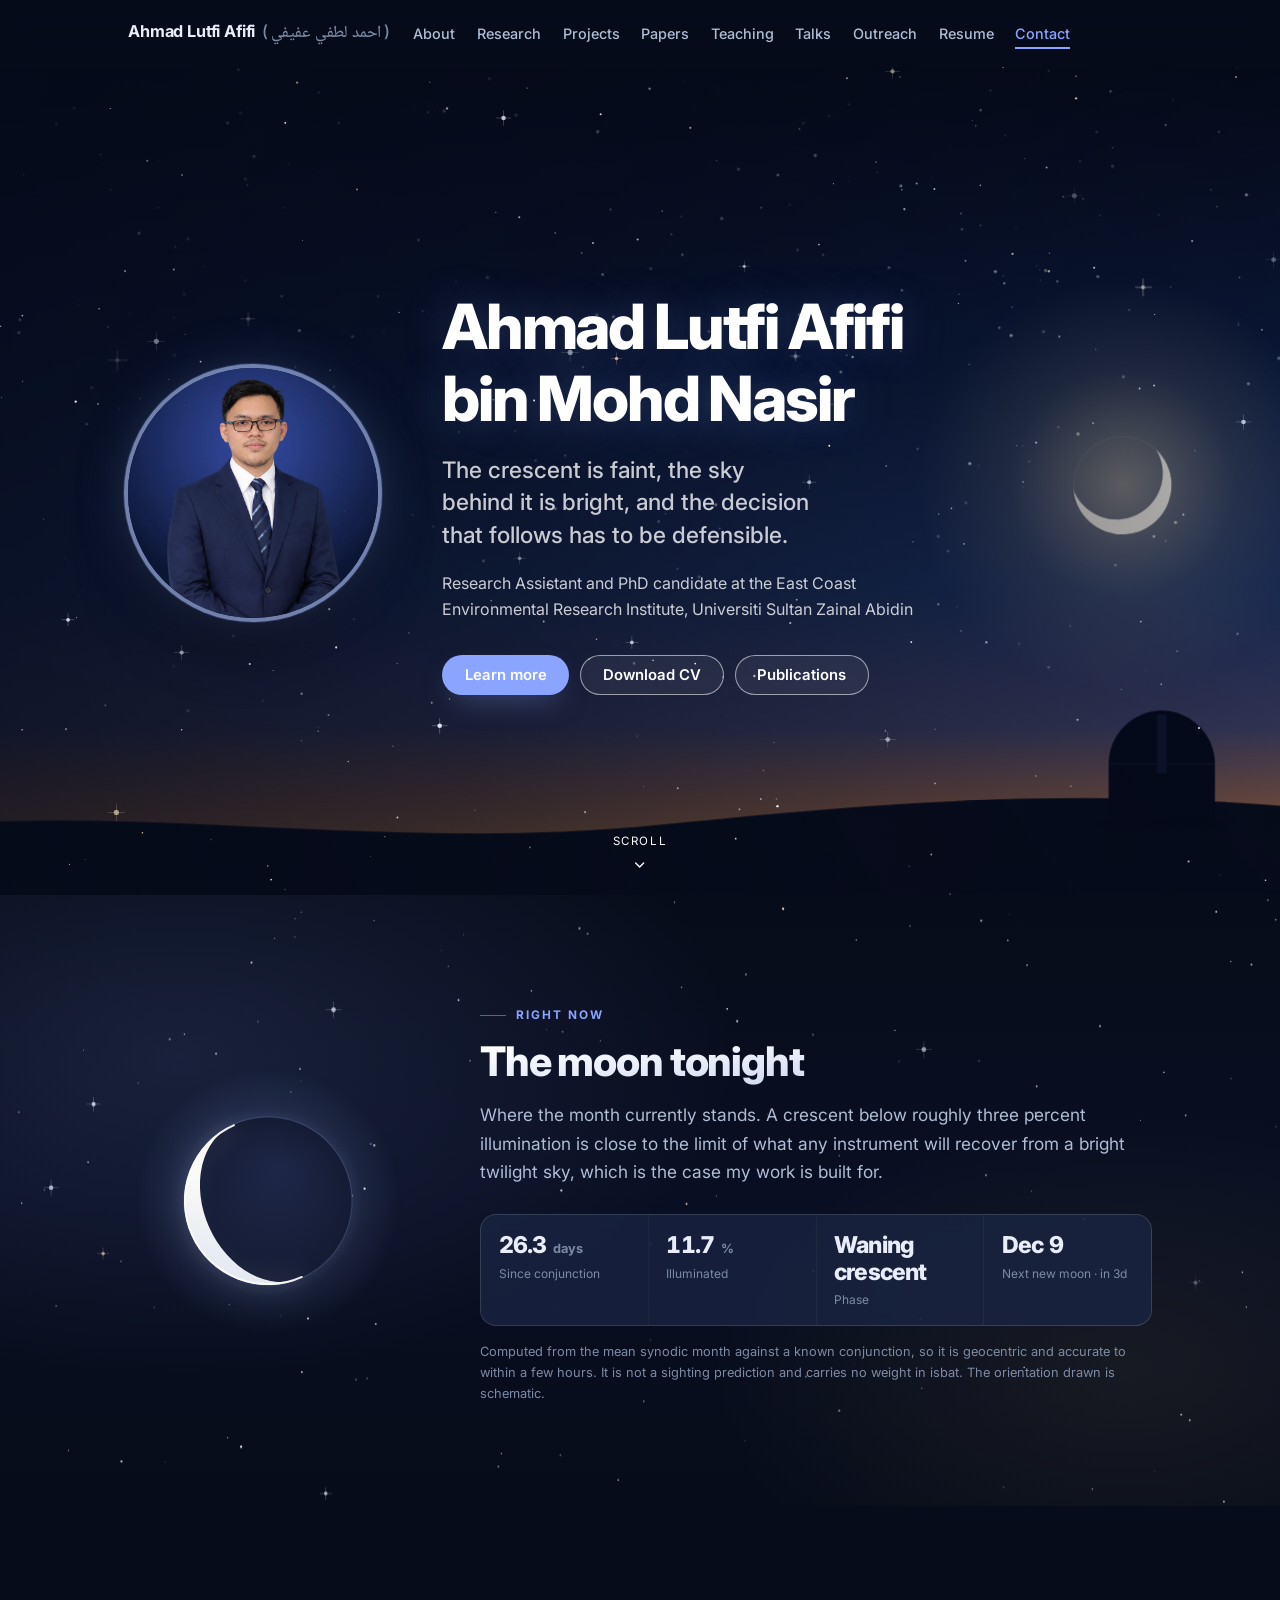
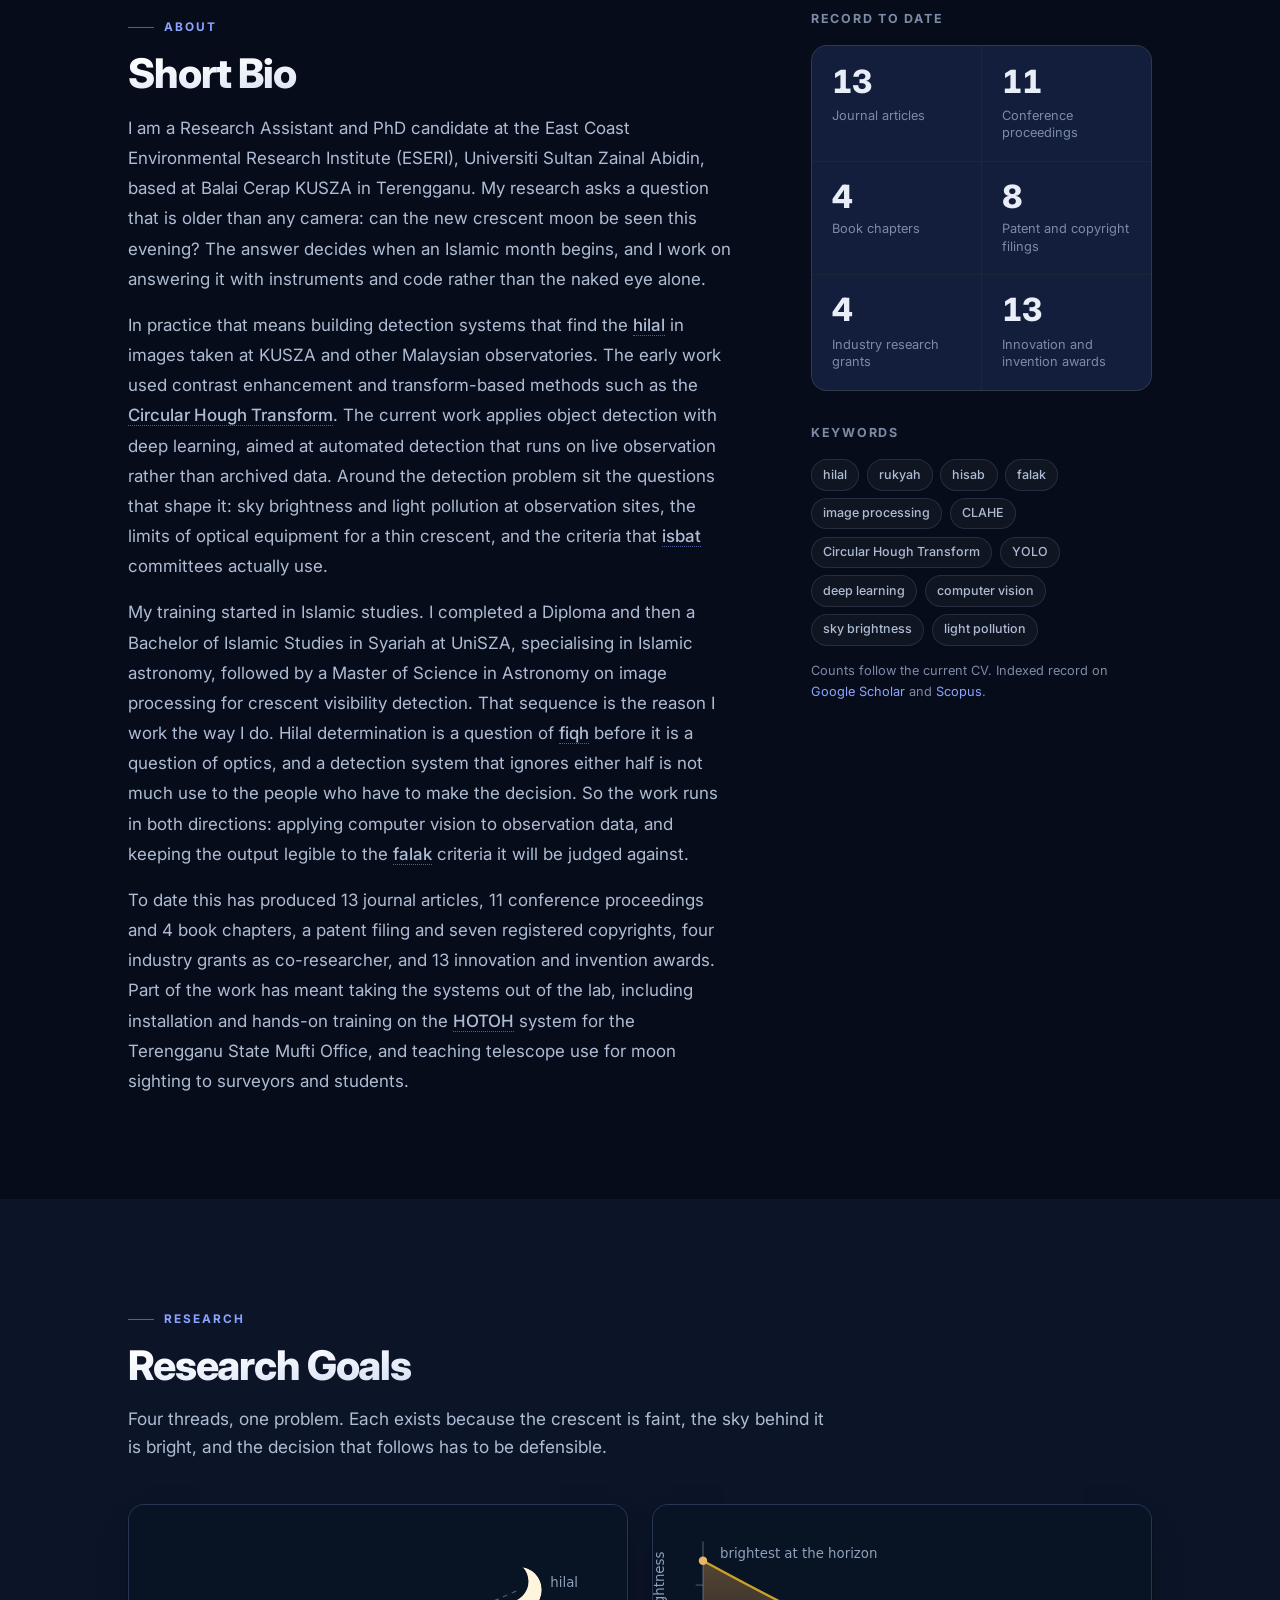
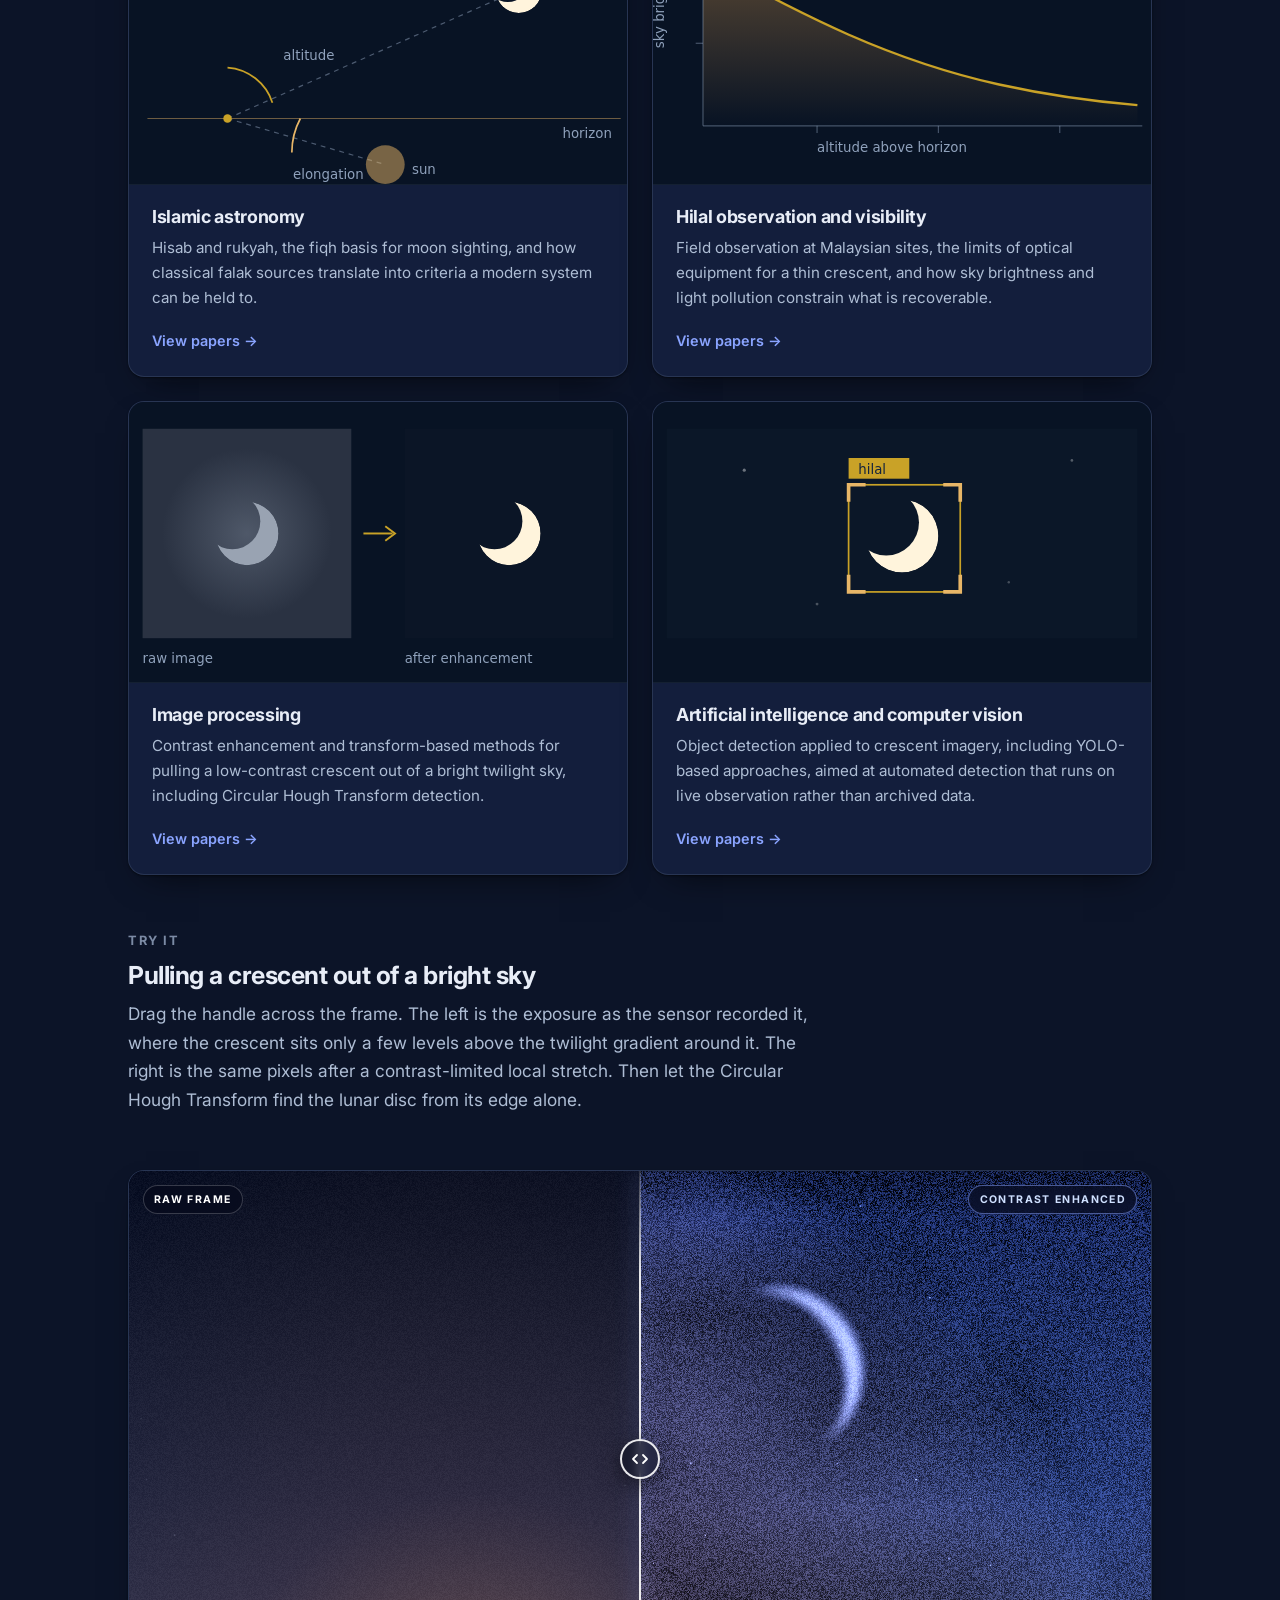
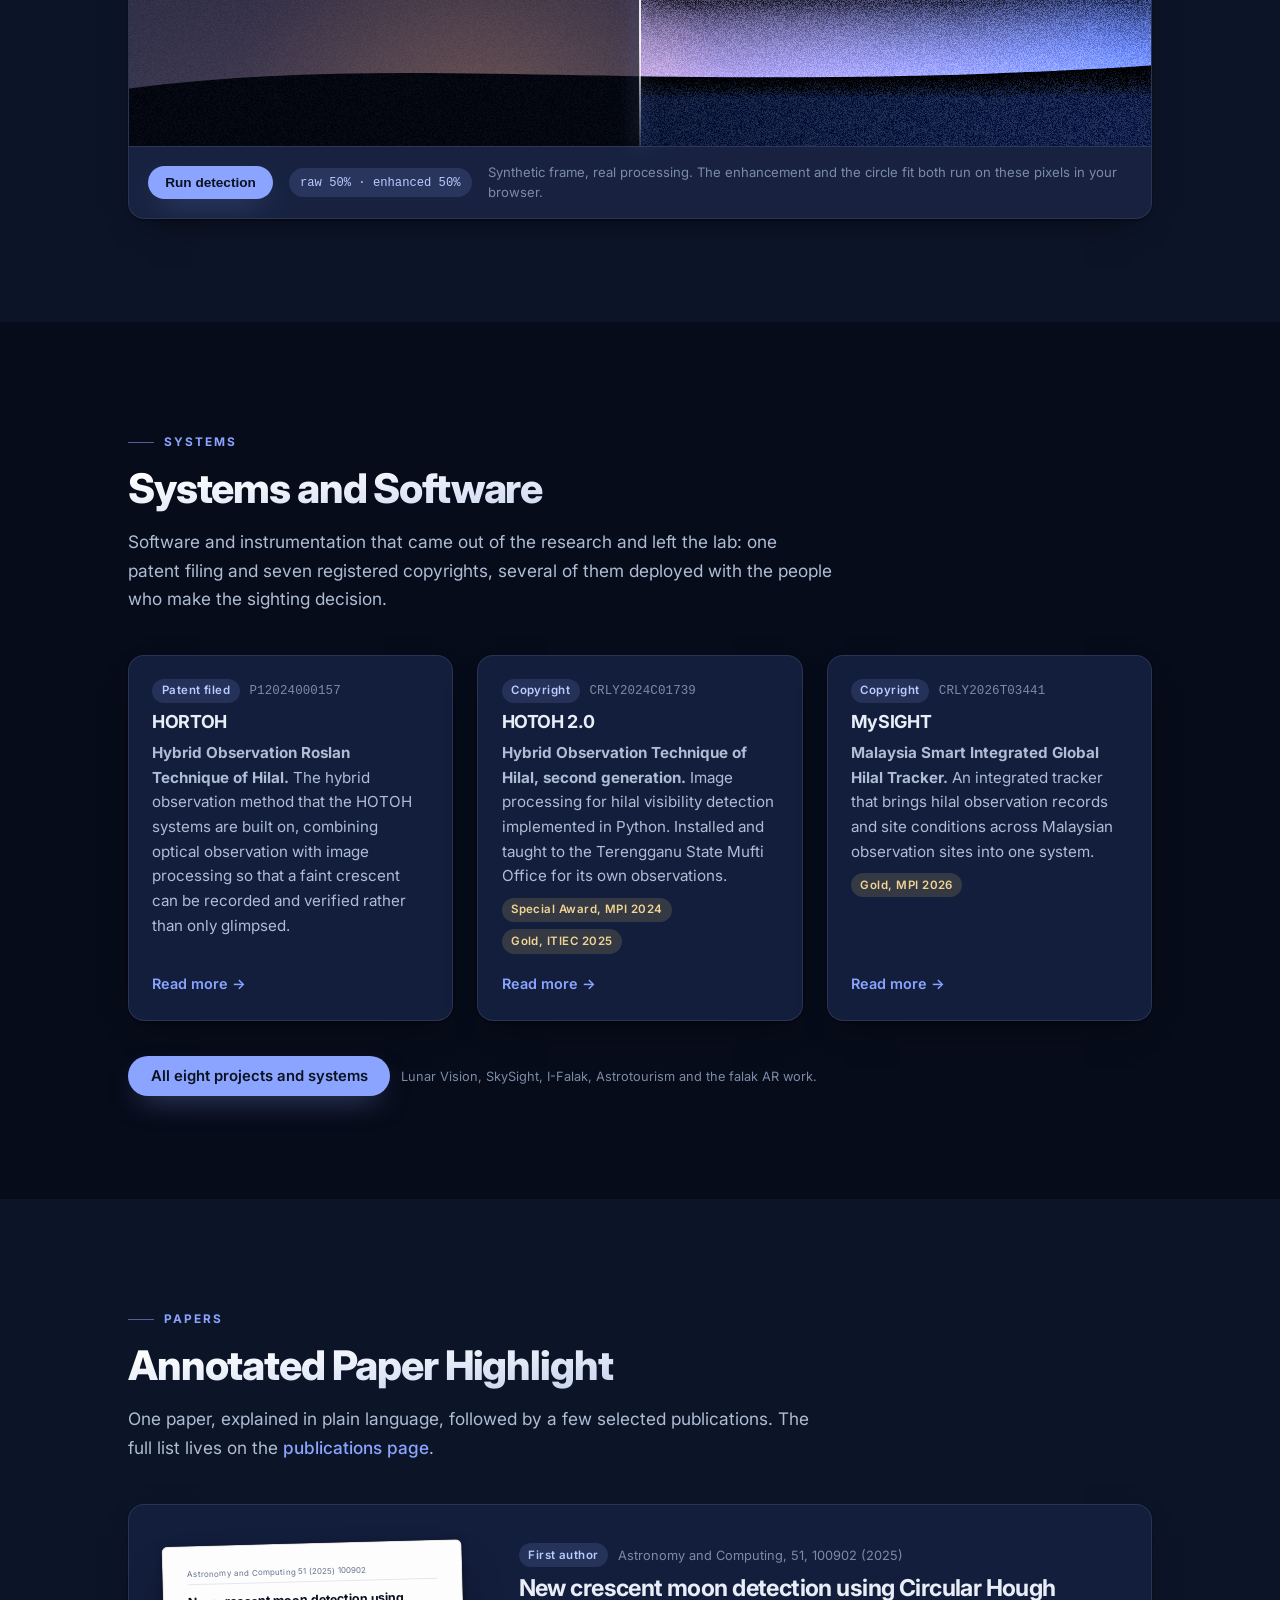
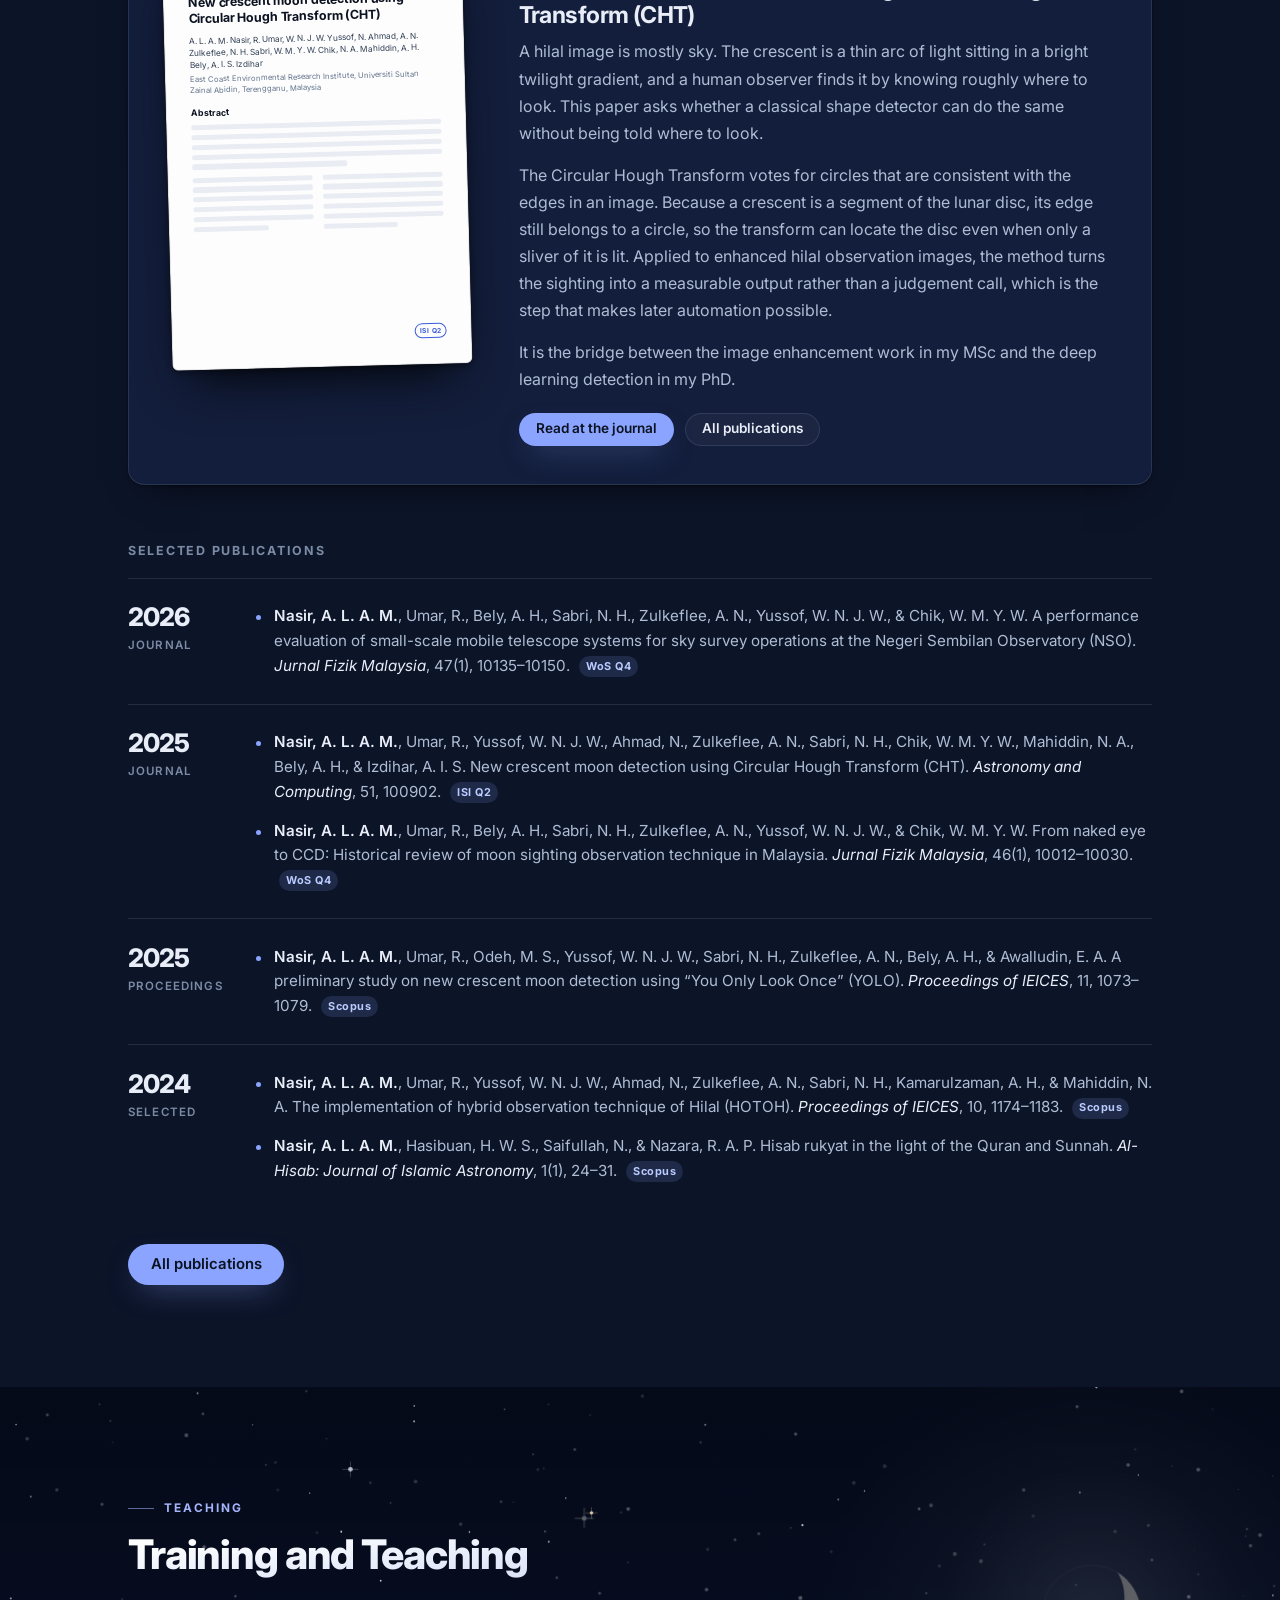
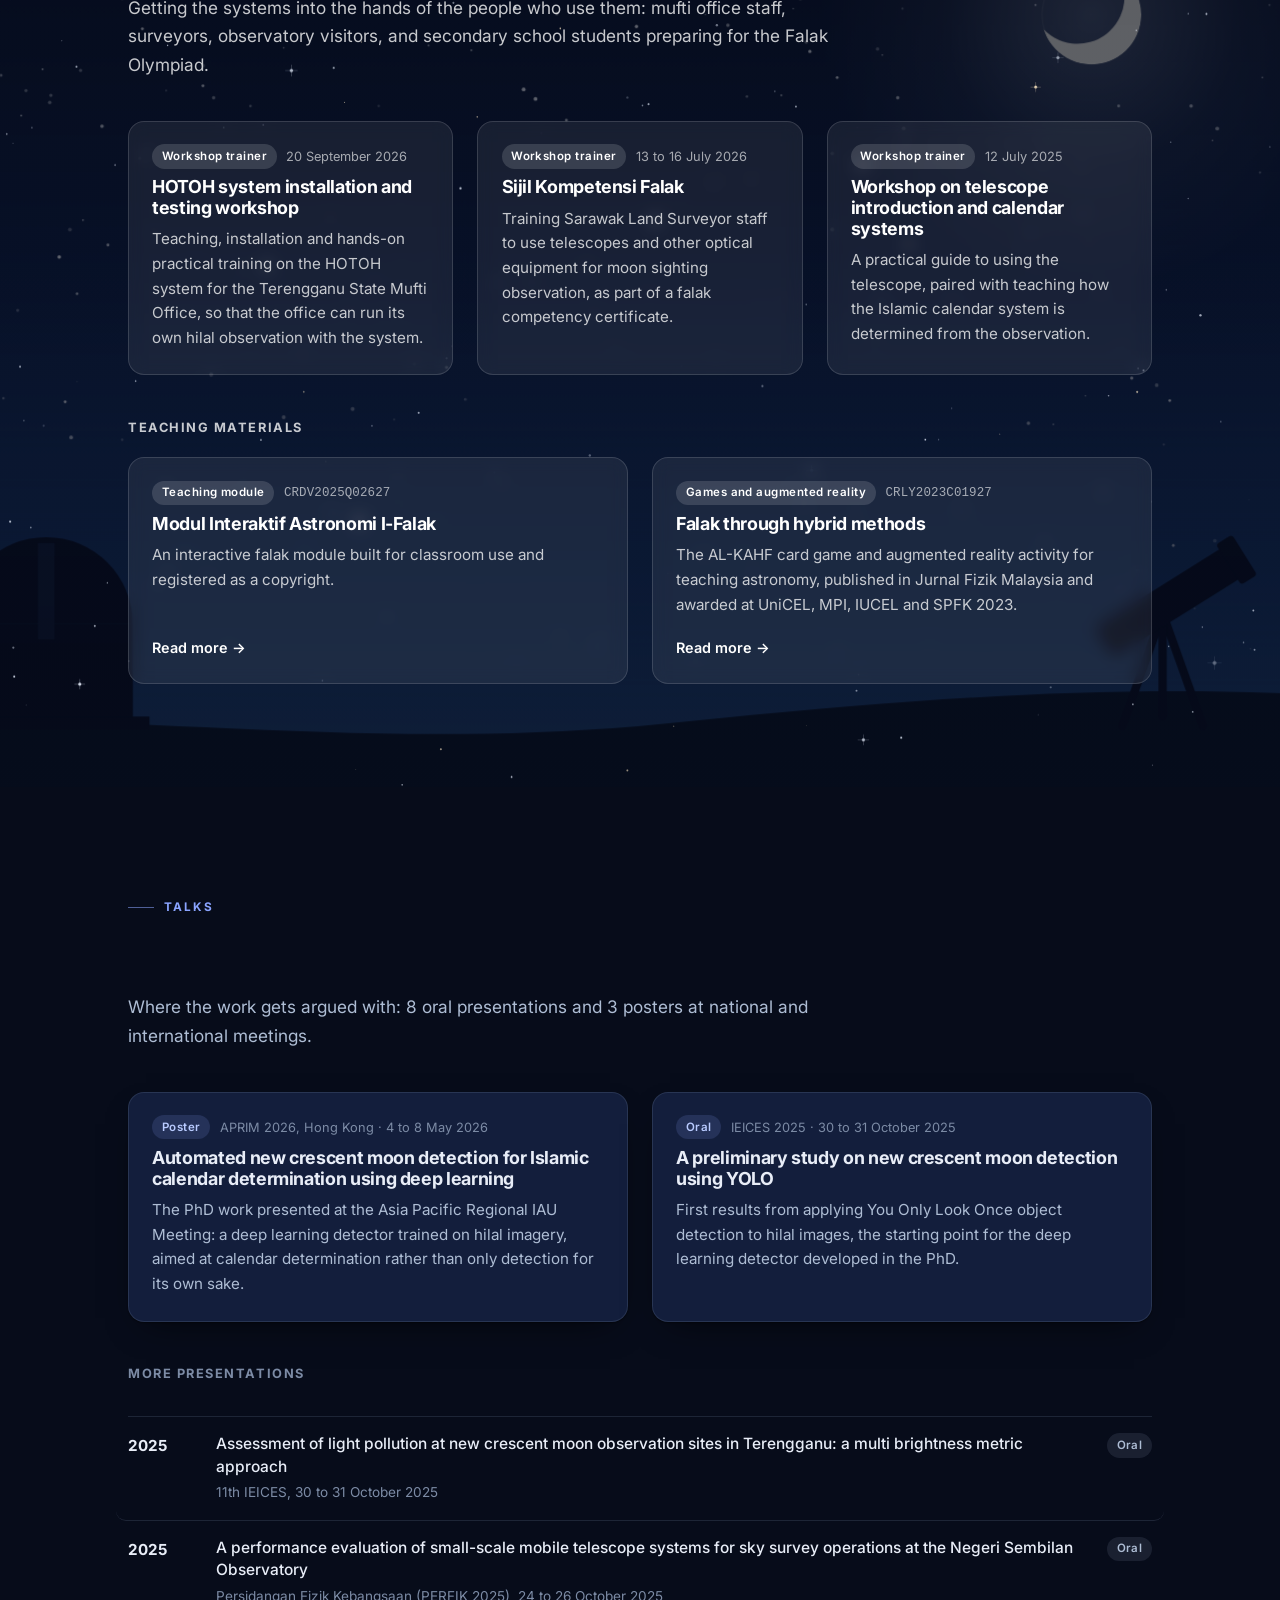
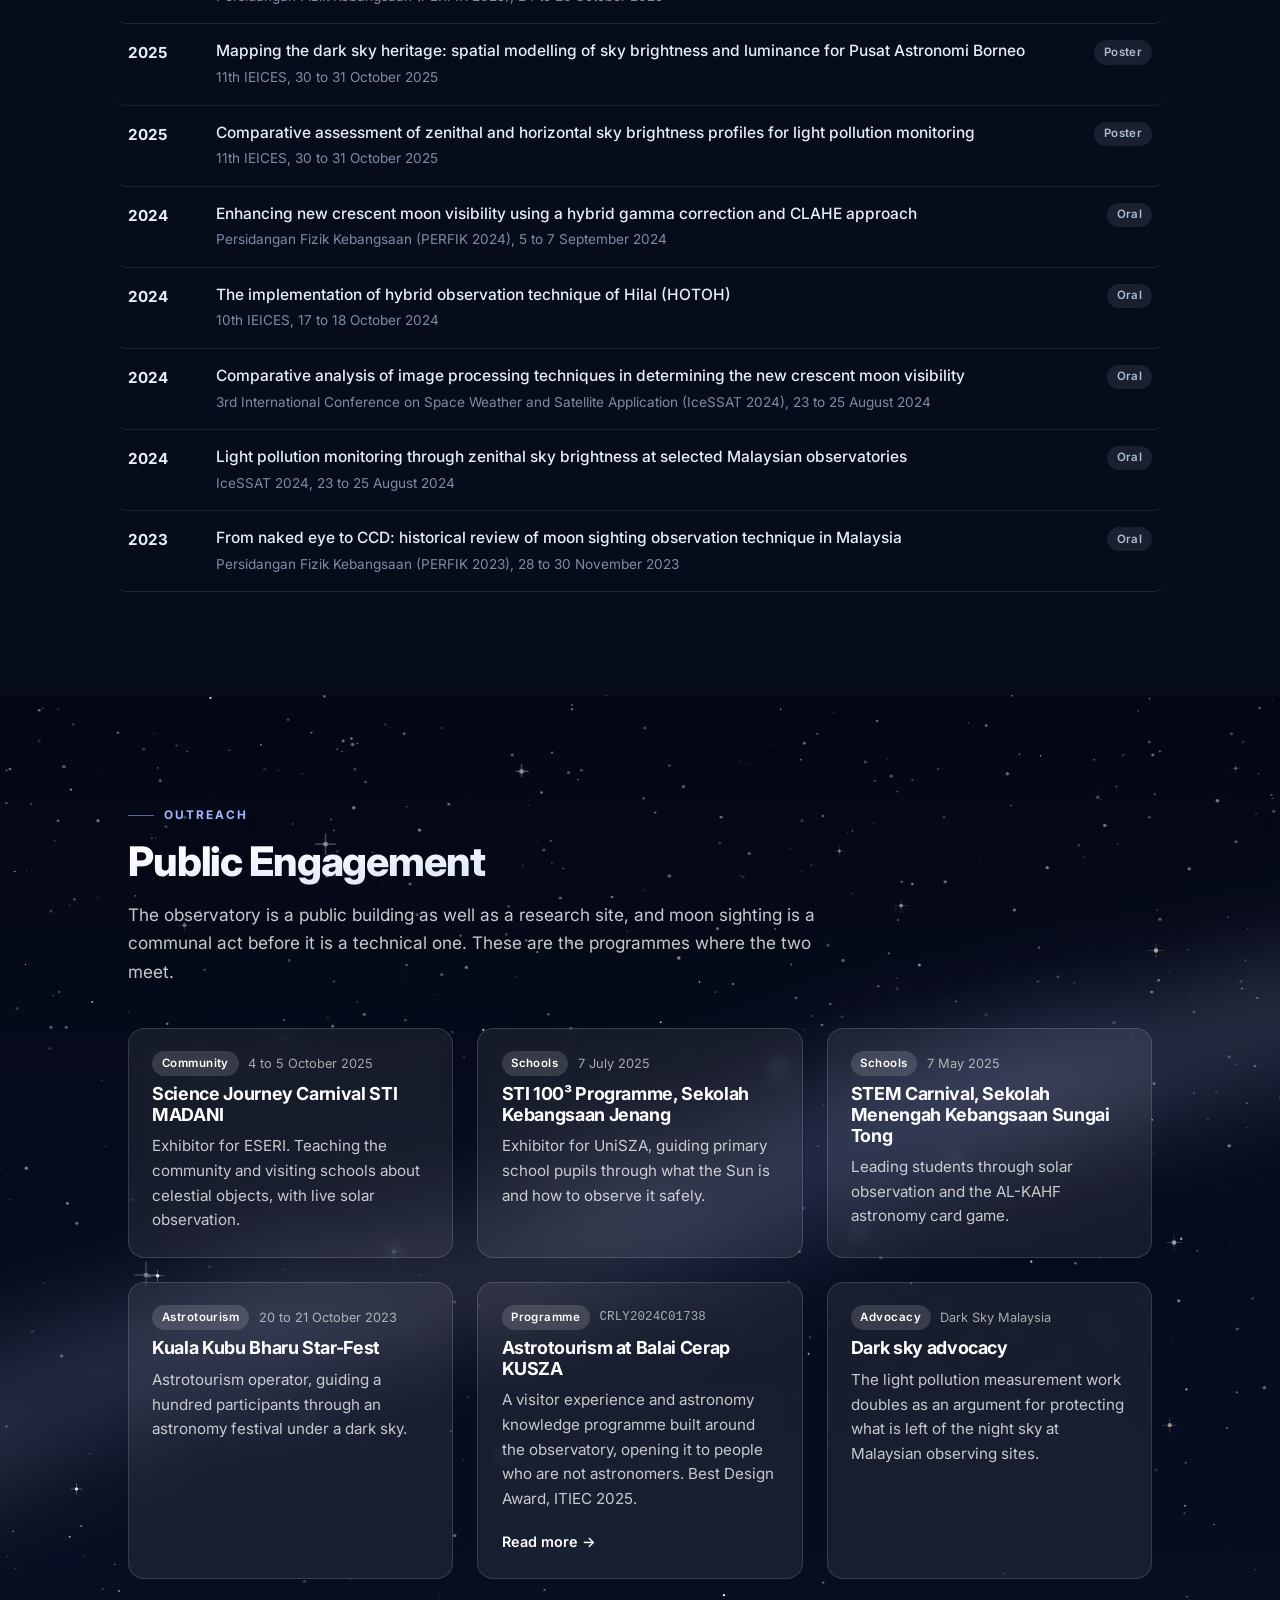
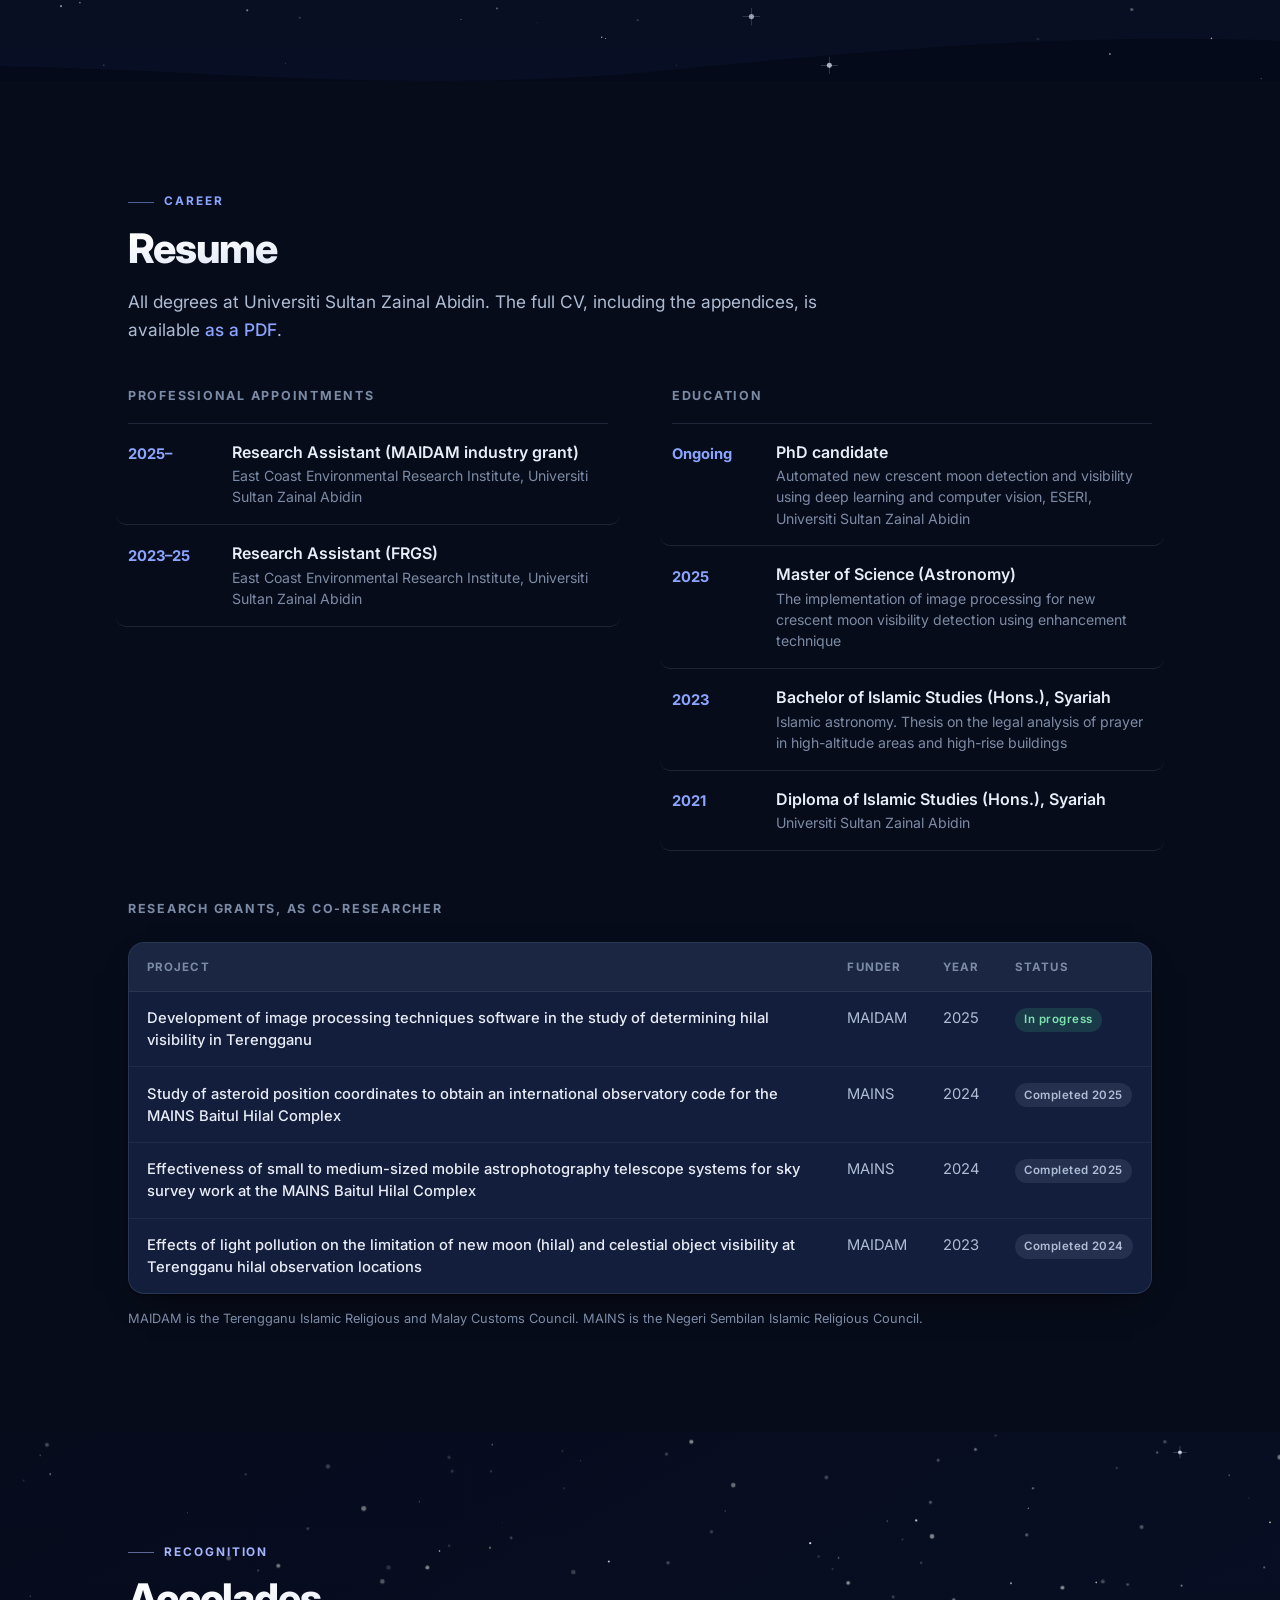
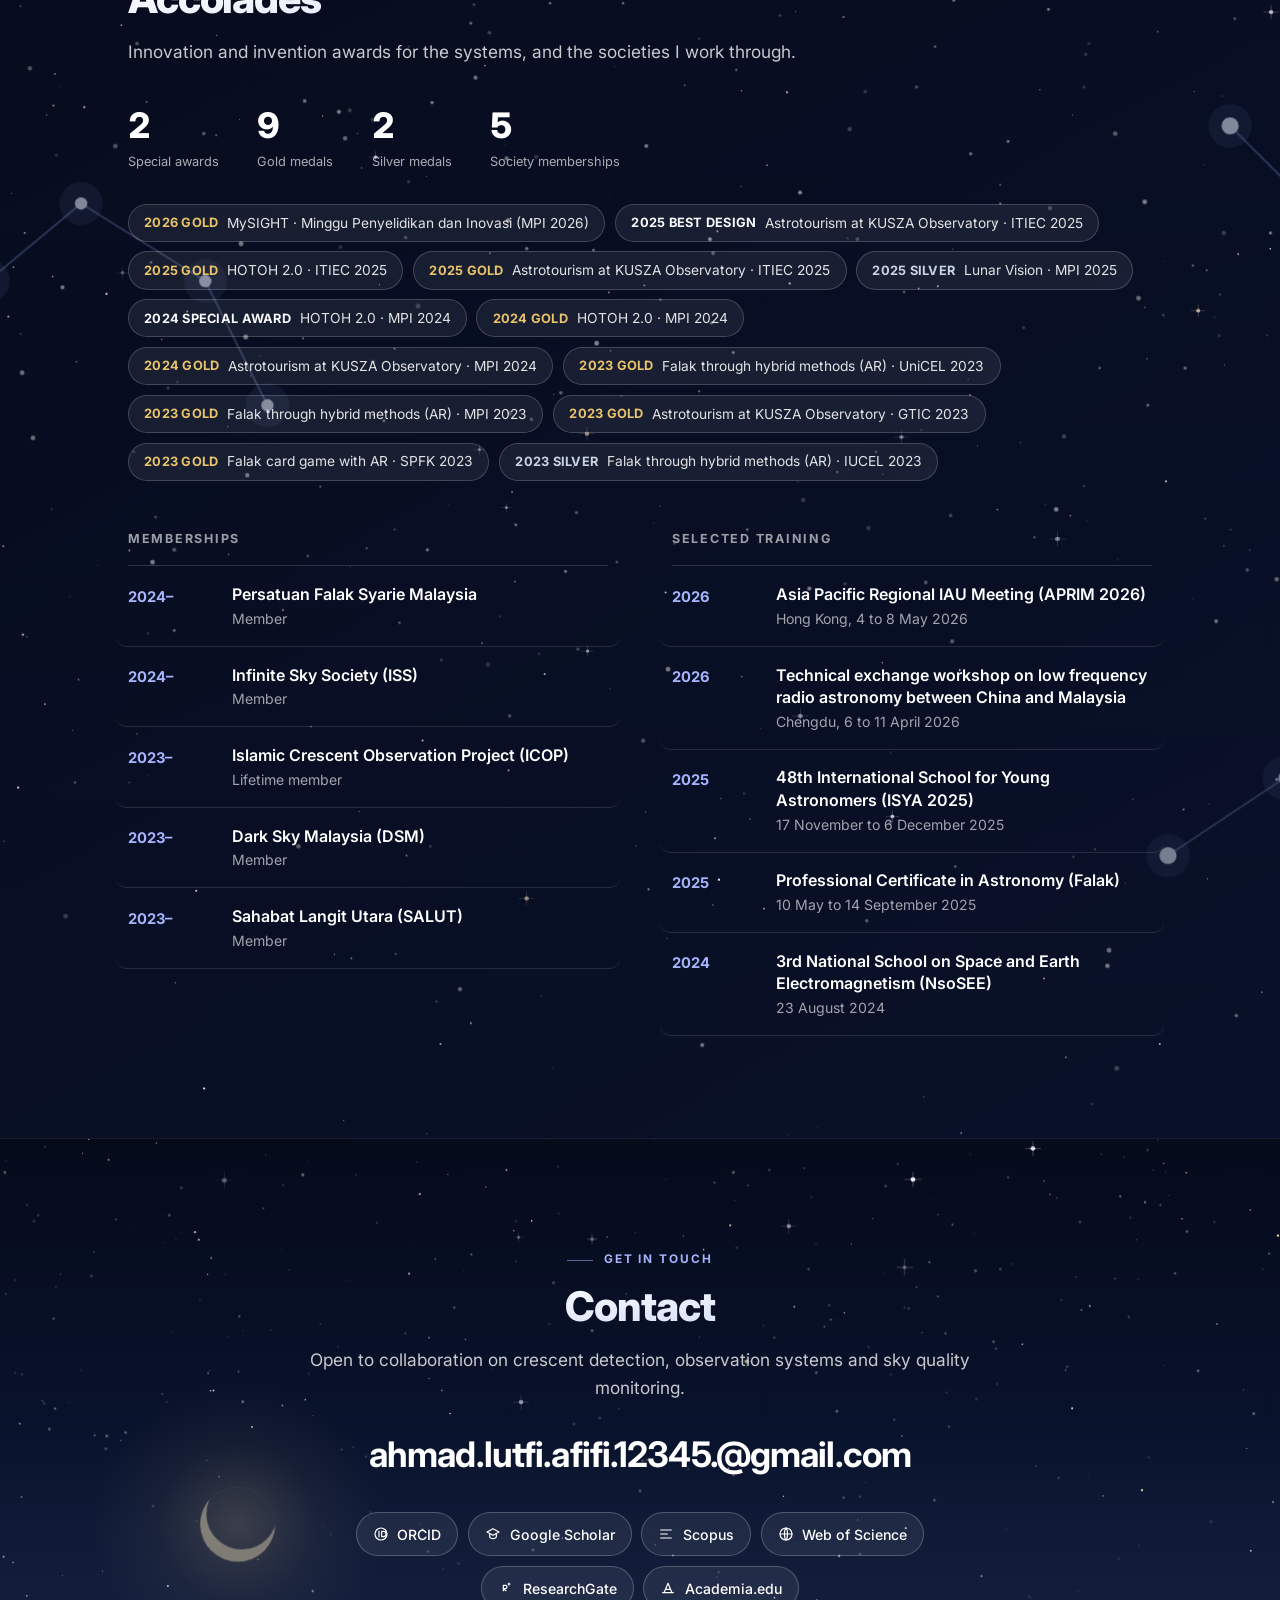
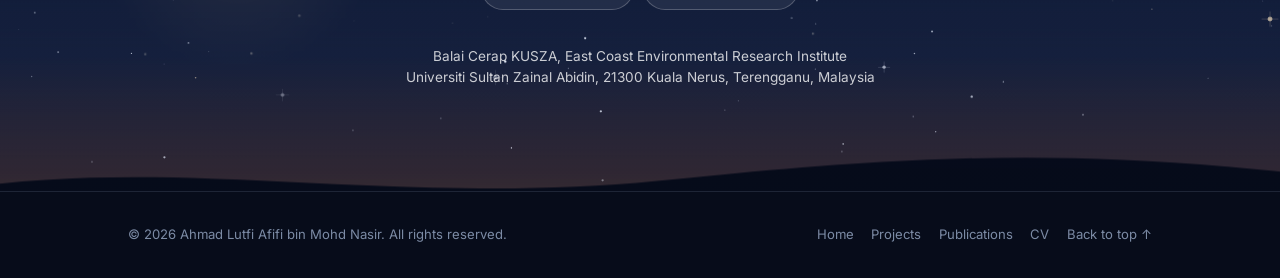
==== commit 57b4ef31: "Add files via upload" ====
--- a/index.html
+++ b/index.html
@@ -713,7 +713,7 @@
     <h2 class="reveal">Contact</h2>
     <p class="lead reveal d1" style="margin:0 auto 1rem">Open to collaboration on crescent detection, observation systems and
       sky quality monitoring.</p>
-    <a class="mail reveal d1" href="mailto:lutfi.afifi@unisza.edu.my">lutfi.afifi@unisza.edu.my</a>
+    <a class="mail reveal d1" href="mailto:ahmad.lutfi.afifi.12345.@gmail.com">ahmad.lutfi.afifi.12345.@gmail.com</a>
     <div class="links reveal d2">
       <a href="https://orcid.org/0009-0008-9147-5234"><svg viewBox="0 0 24 24" aria-hidden="true"><circle cx="12" cy="12" r="9"/><path d="M9 8v8M13 8h2.5a4 4 0 0 1 0 8H13z"/></svg>ORCID</a>
       <a href="https://scholar.google.com/citations?user=dQ2Bi_IAAAAJ&amp;hl=en"><svg viewBox="0 0 24 24" aria-hidden="true"><path d="M3 9l9-5 9 5-9 5z"/><path d="M7 11.5V16c0 1.5 2.5 3 5 3s5-1.5 5-3v-4.5"/></svg>Google Scholar</a>
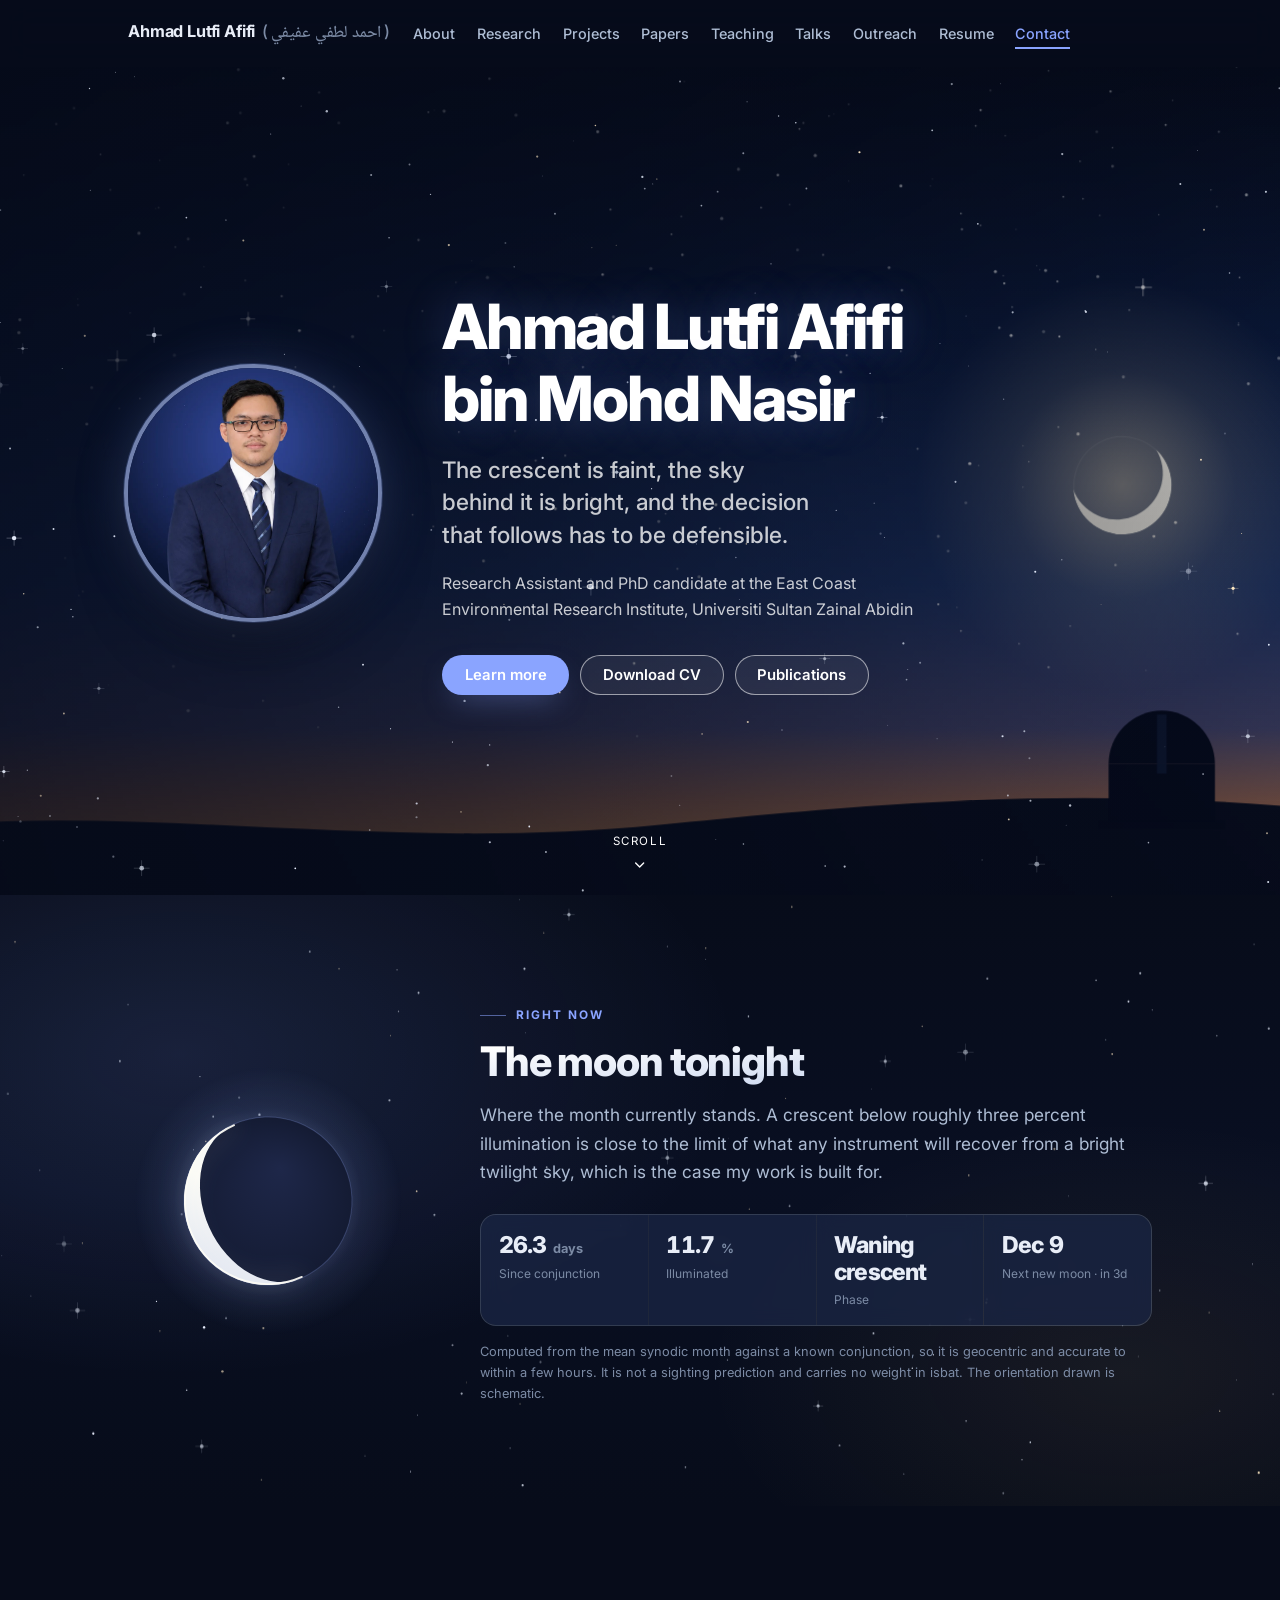
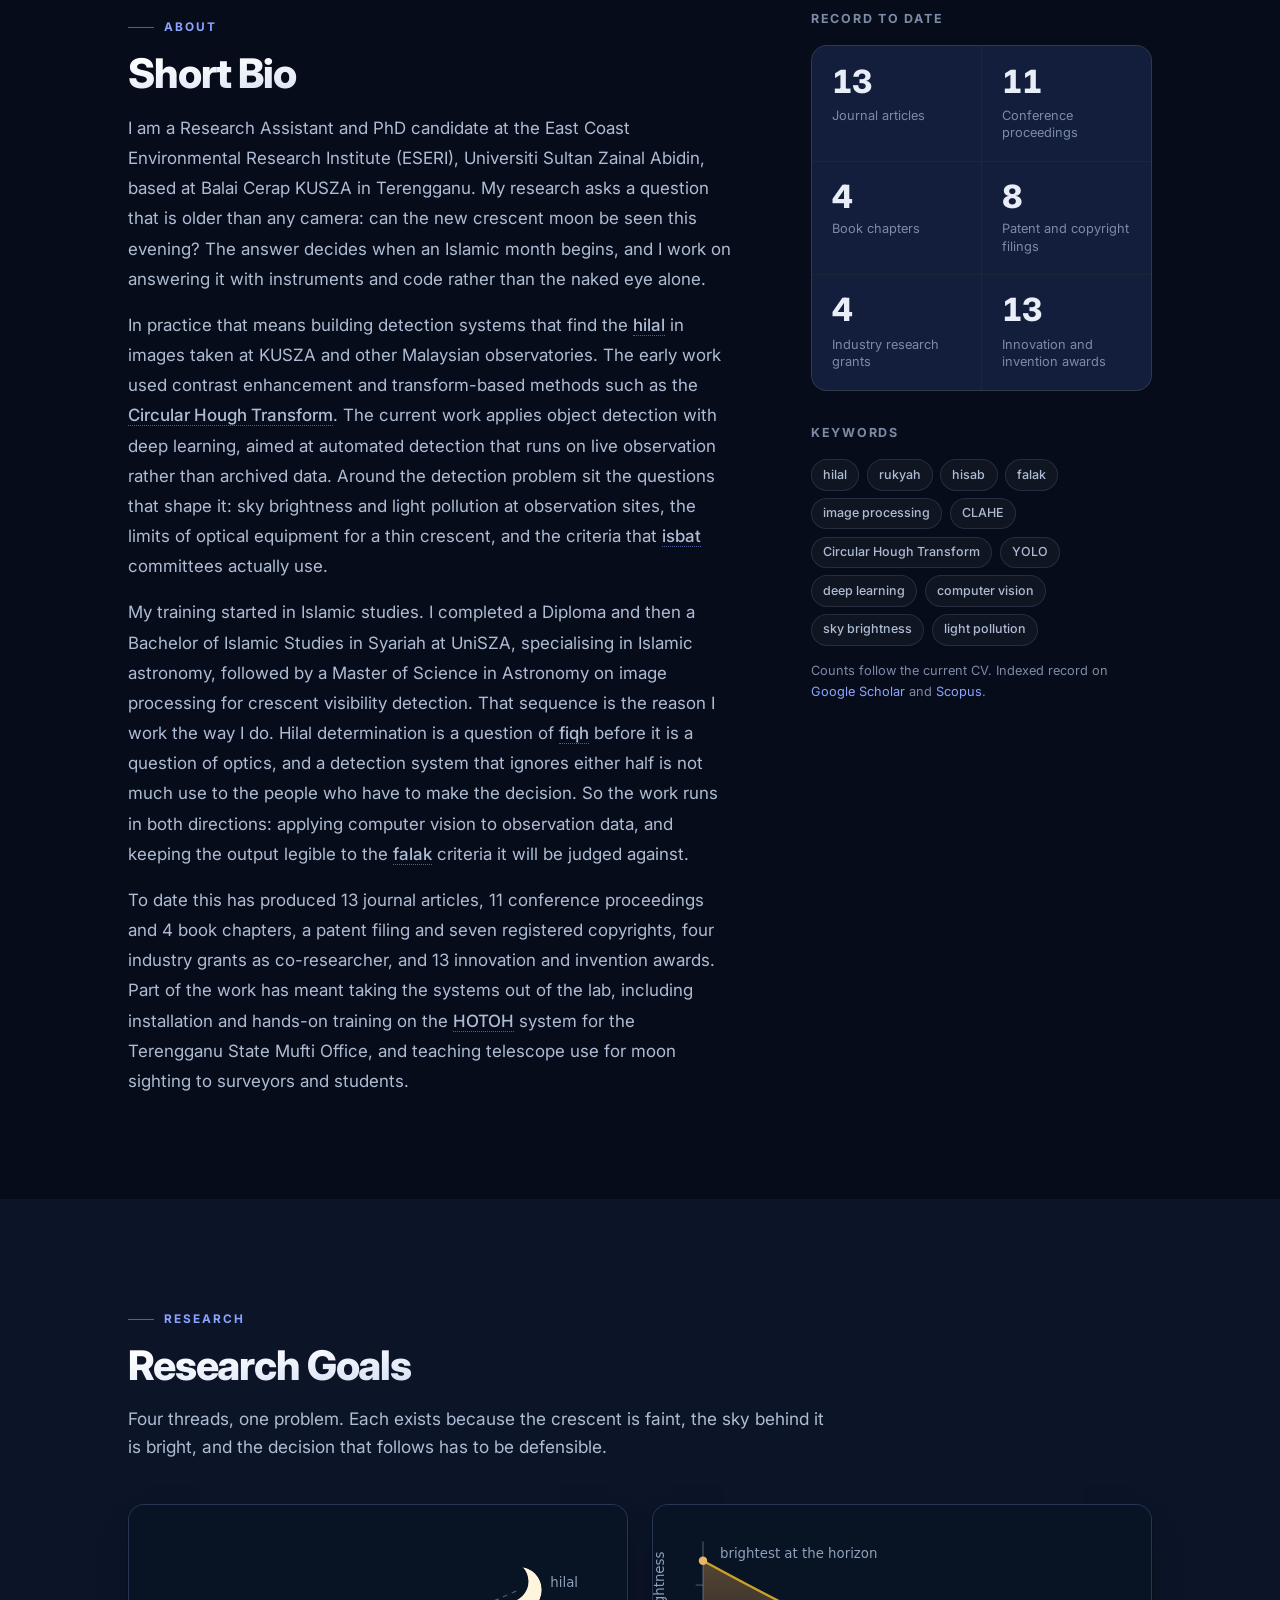
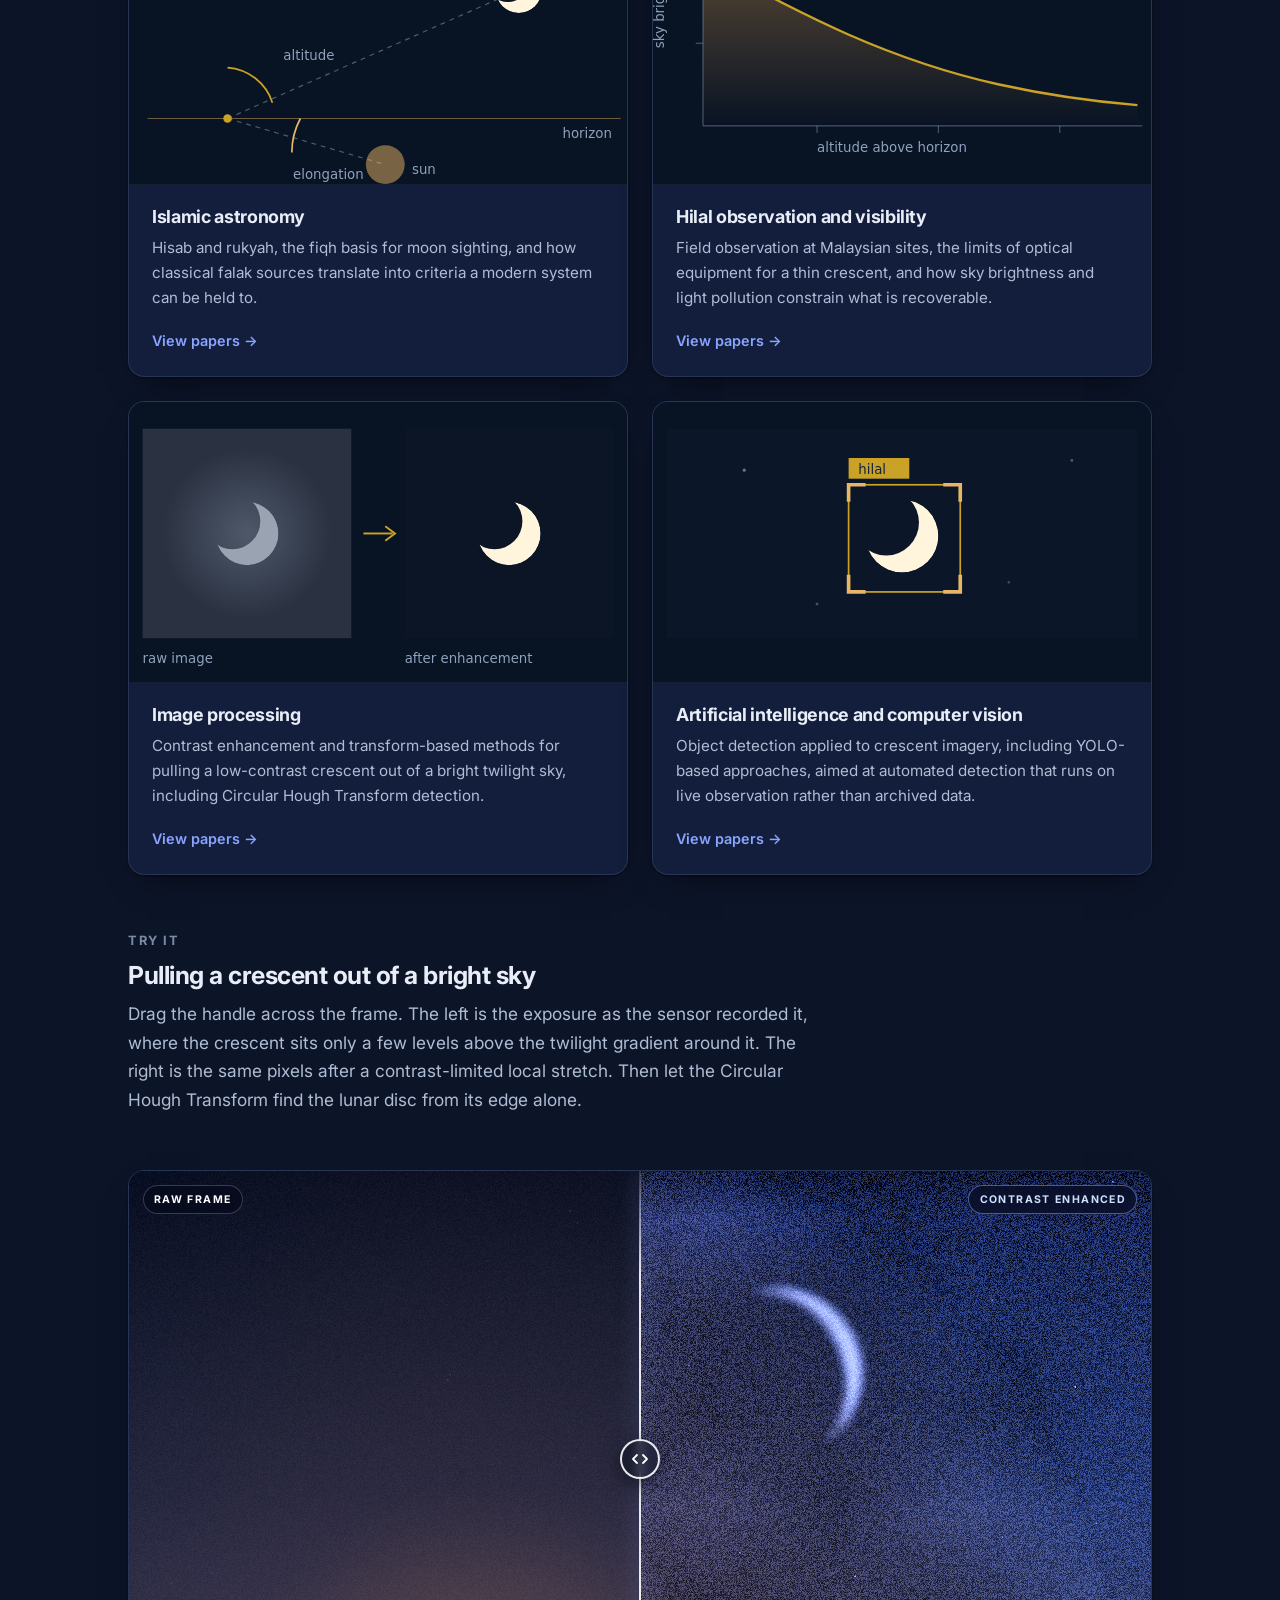
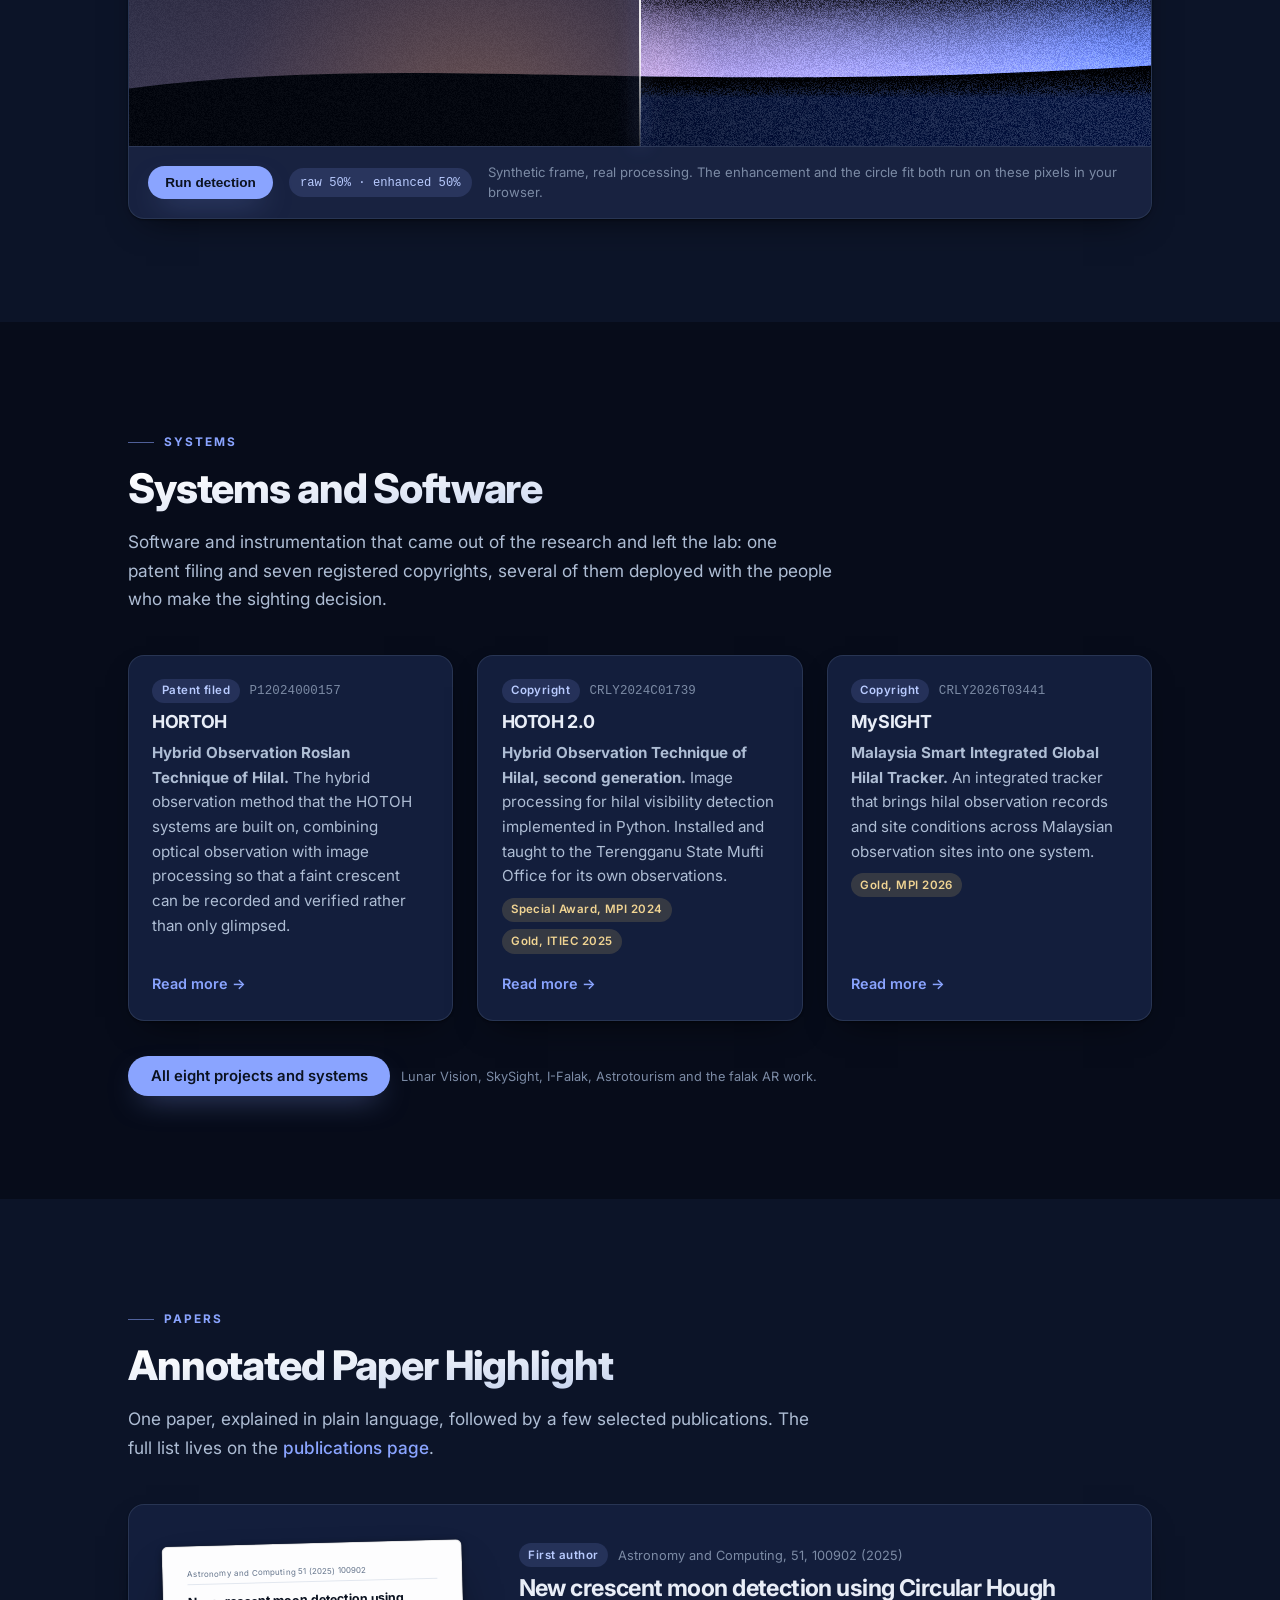
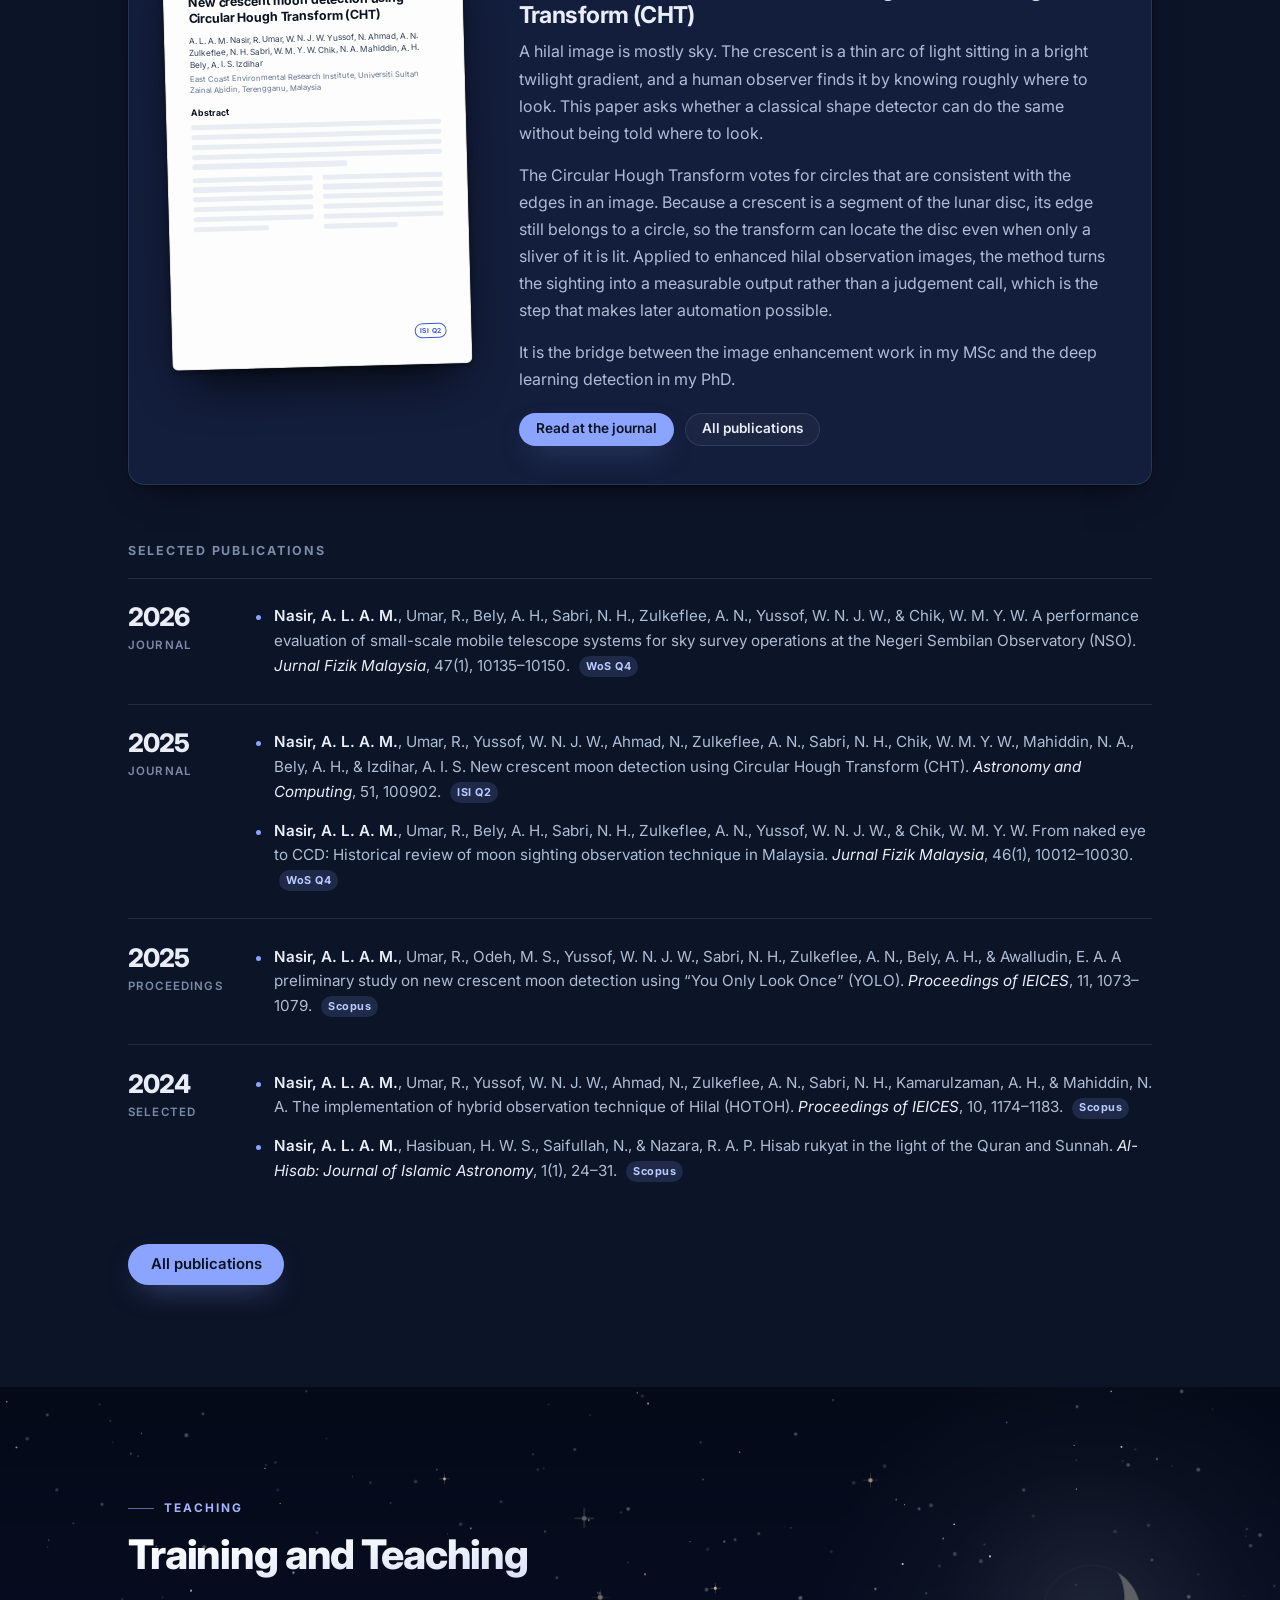
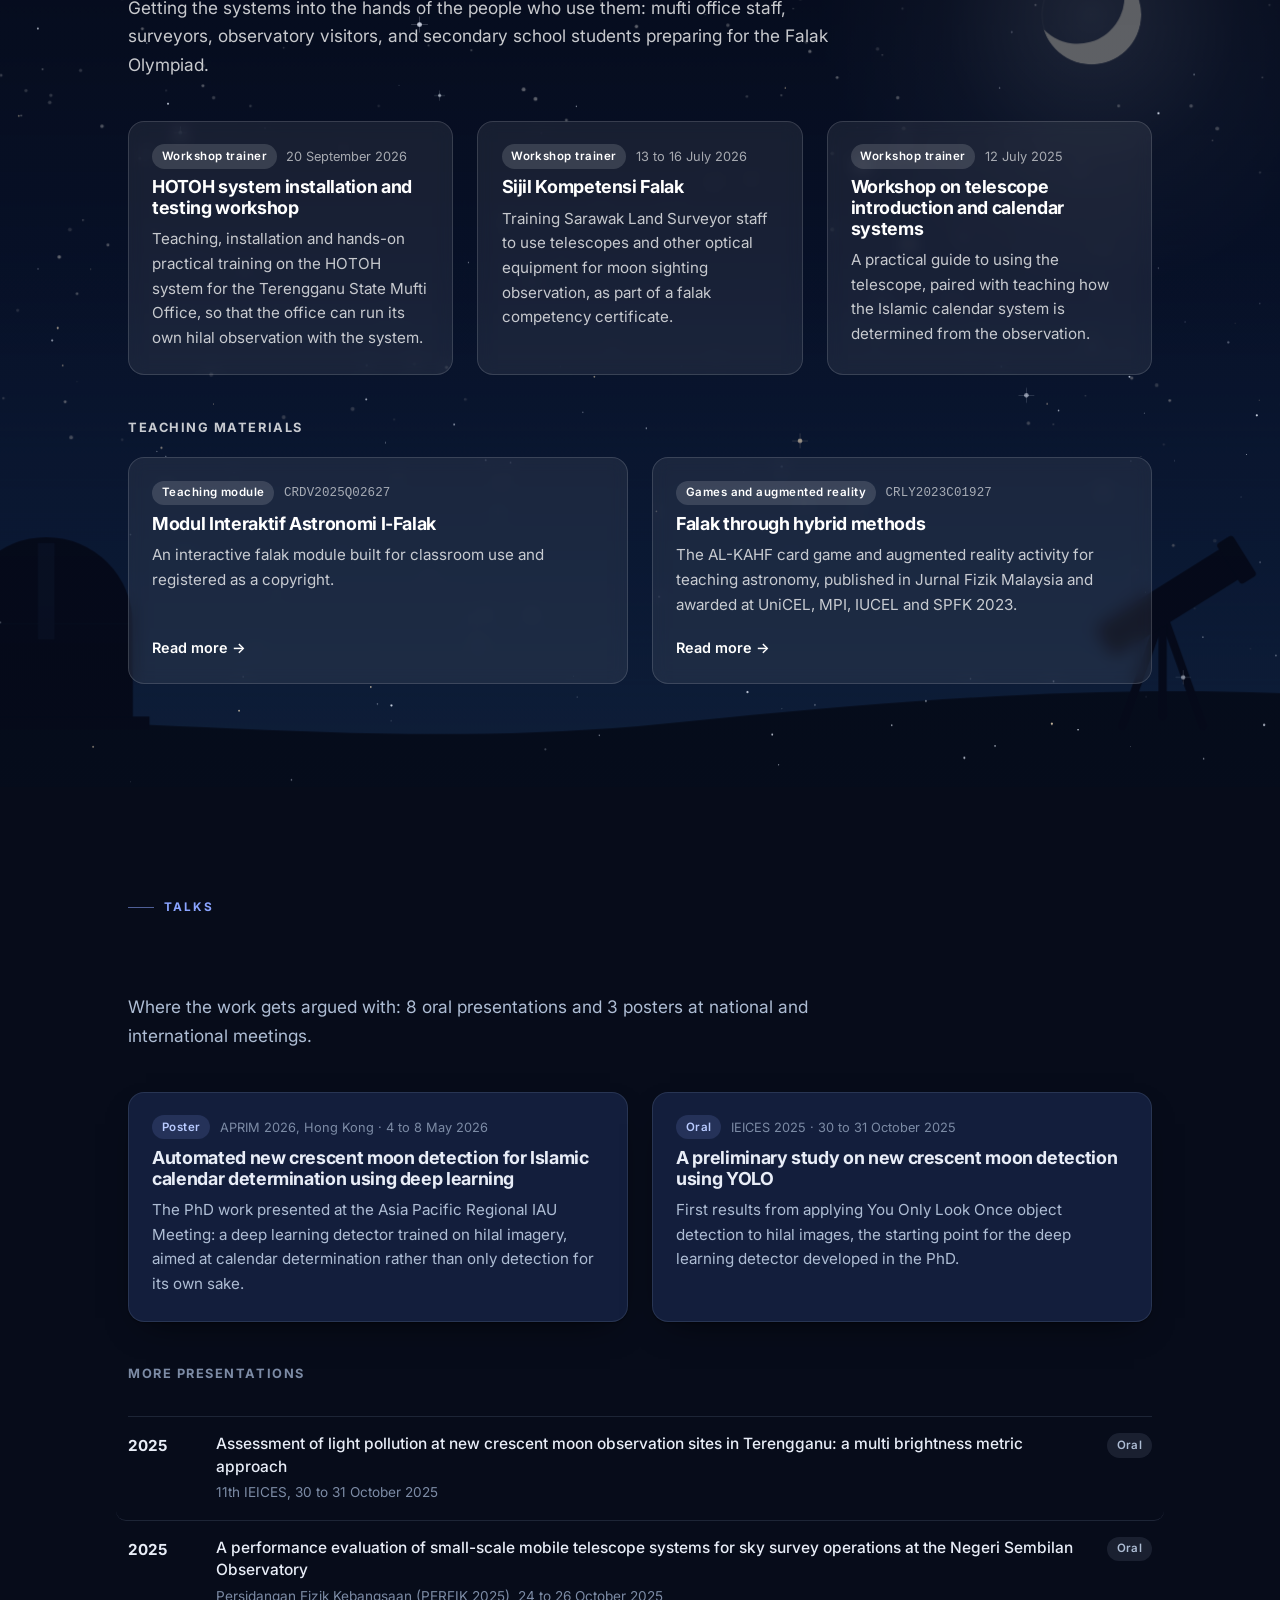
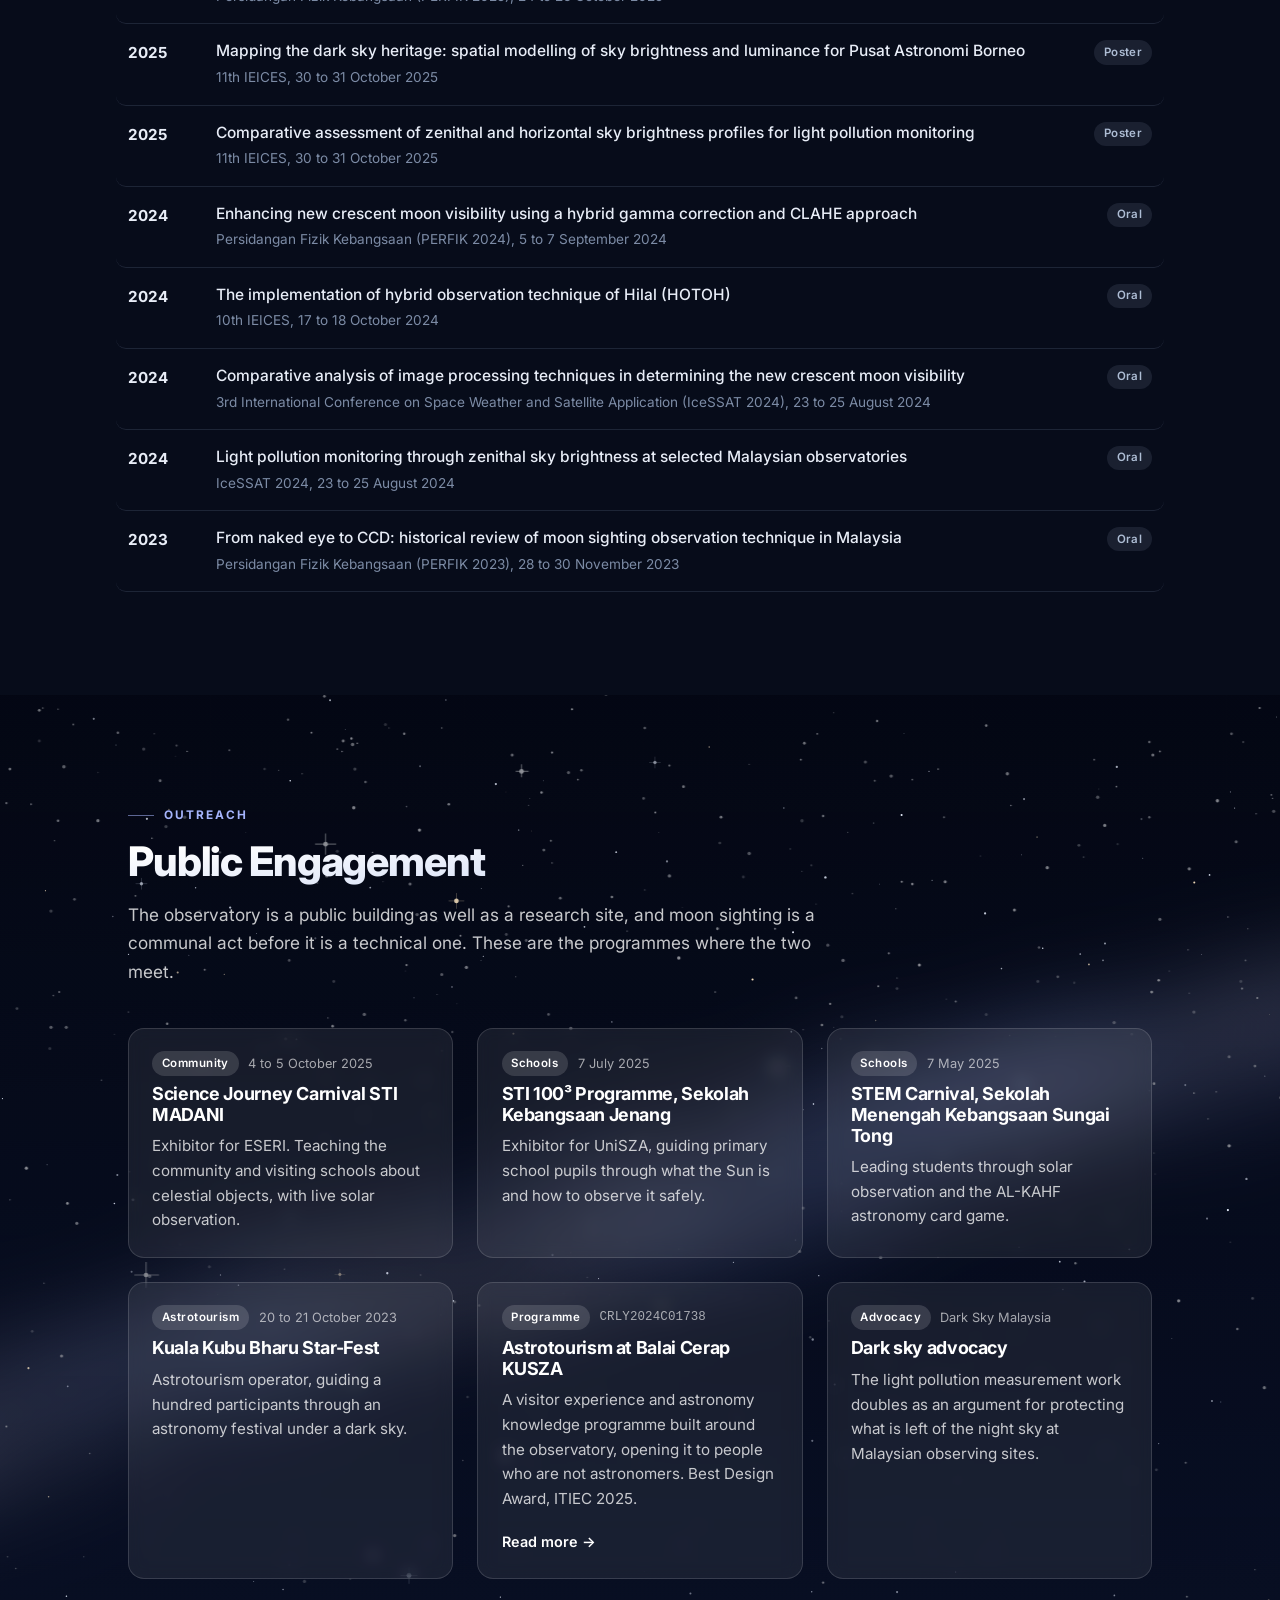
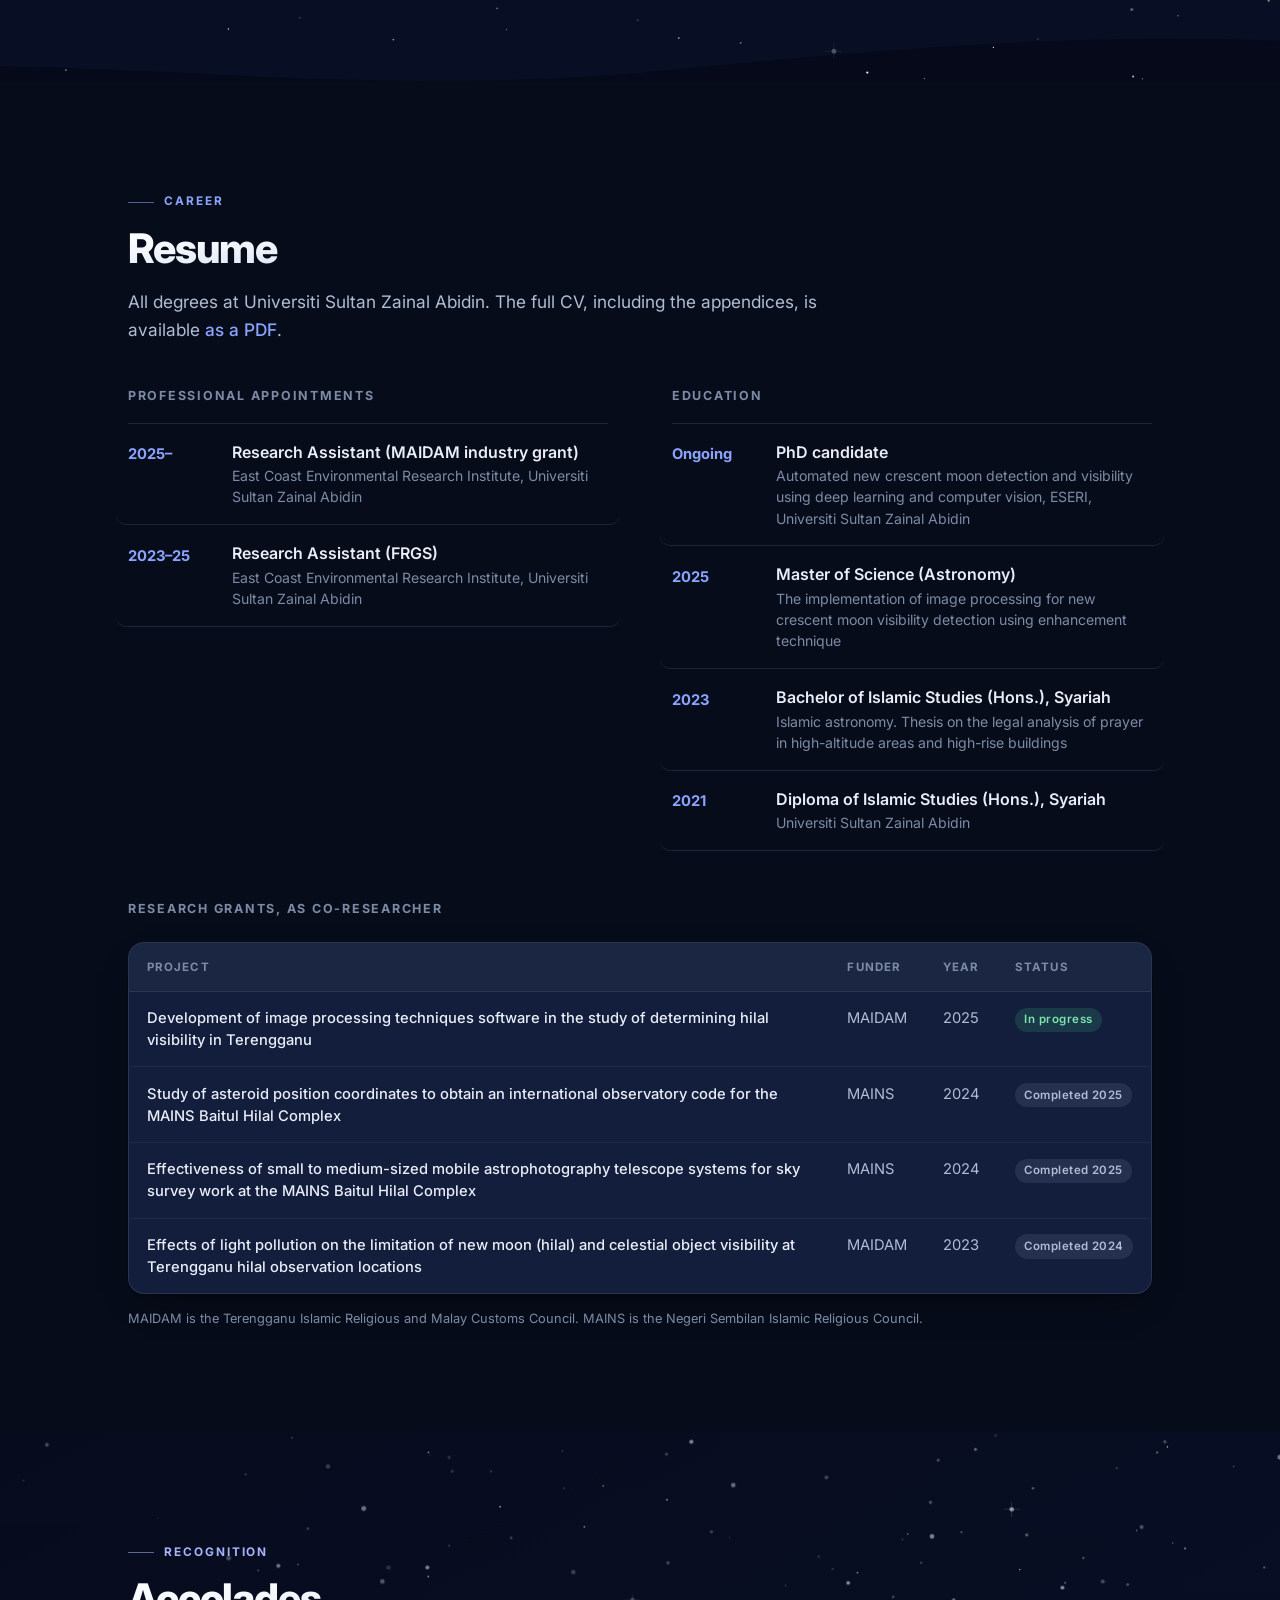
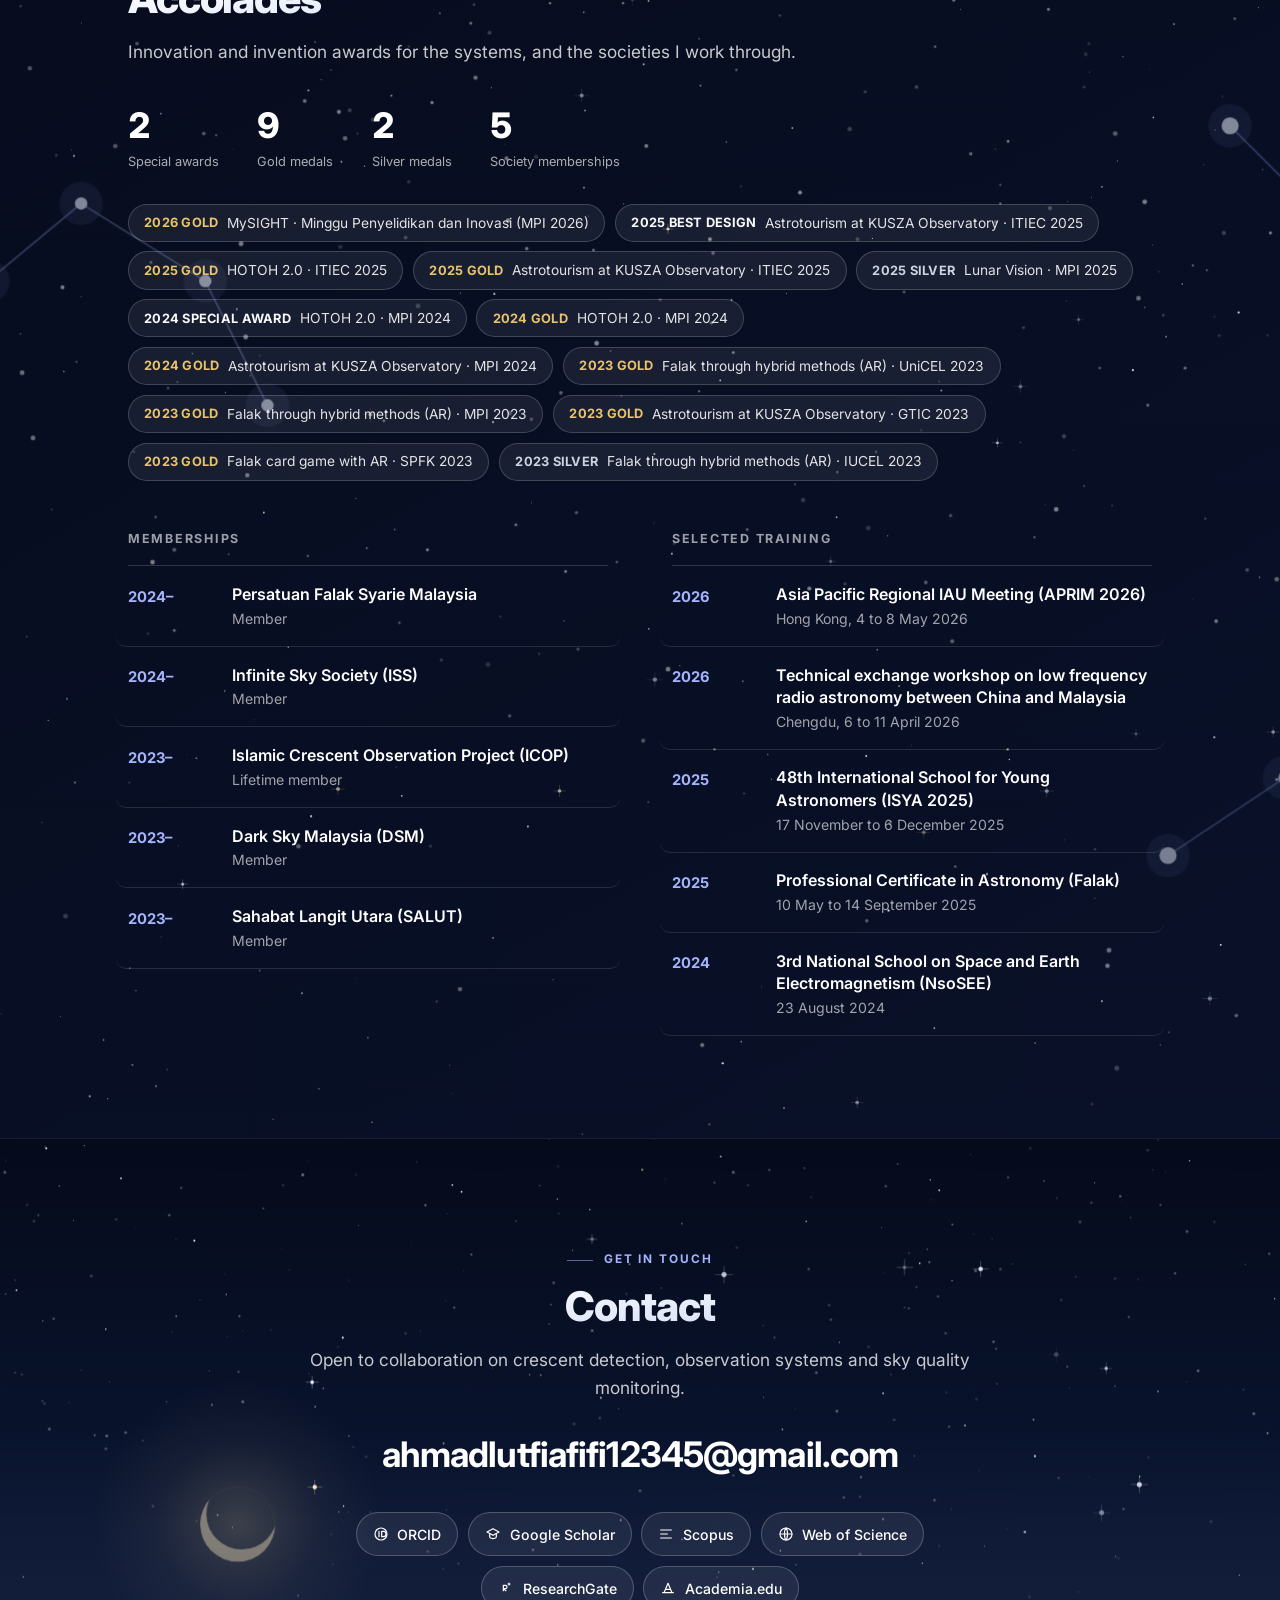
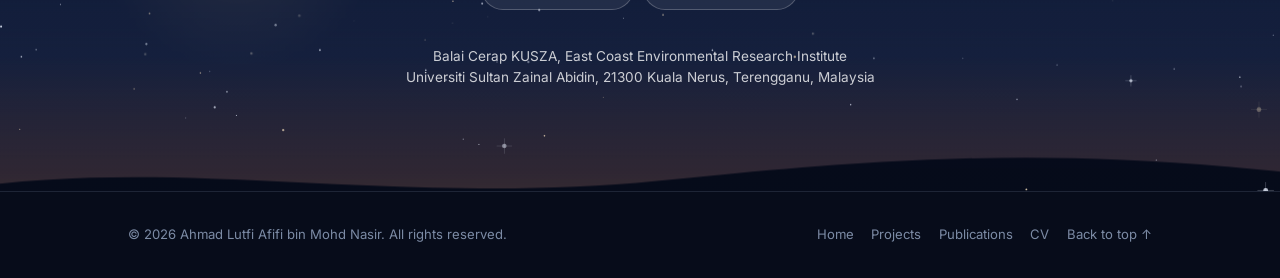
==== commit e53bd932: "Add files via upload" ====
--- a/index.html
+++ b/index.html
@@ -713,7 +713,7 @@
     <h2 class="reveal">Contact</h2>
     <p class="lead reveal d1" style="margin:0 auto 1rem">Open to collaboration on crescent detection, observation systems and
       sky quality monitoring.</p>
-    <a class="mail reveal d1" href="mailto:ahmad.lutfi.afifi.12345.@gmail.com">ahmad.lutfi.afifi.12345.@gmail.com</a>
+    <a class="mail reveal d1" href="mailto:ahmadlutfiafifi12345@gmail.com">ahmadlutfiafifi12345@gmail.com</a>
     <div class="links reveal d2">
       <a href="https://orcid.org/0009-0008-9147-5234"><svg viewBox="0 0 24 24" aria-hidden="true"><circle cx="12" cy="12" r="9"/><path d="M9 8v8M13 8h2.5a4 4 0 0 1 0 8H13z"/></svg>ORCID</a>
       <a href="https://scholar.google.com/citations?user=dQ2Bi_IAAAAJ&amp;hl=en"><svg viewBox="0 0 24 24" aria-hidden="true"><path d="M3 9l9-5 9 5-9 5z"/><path d="M7 11.5V16c0 1.5 2.5 3 5 3s5-1.5 5-3v-4.5"/></svg>Google Scholar</a>
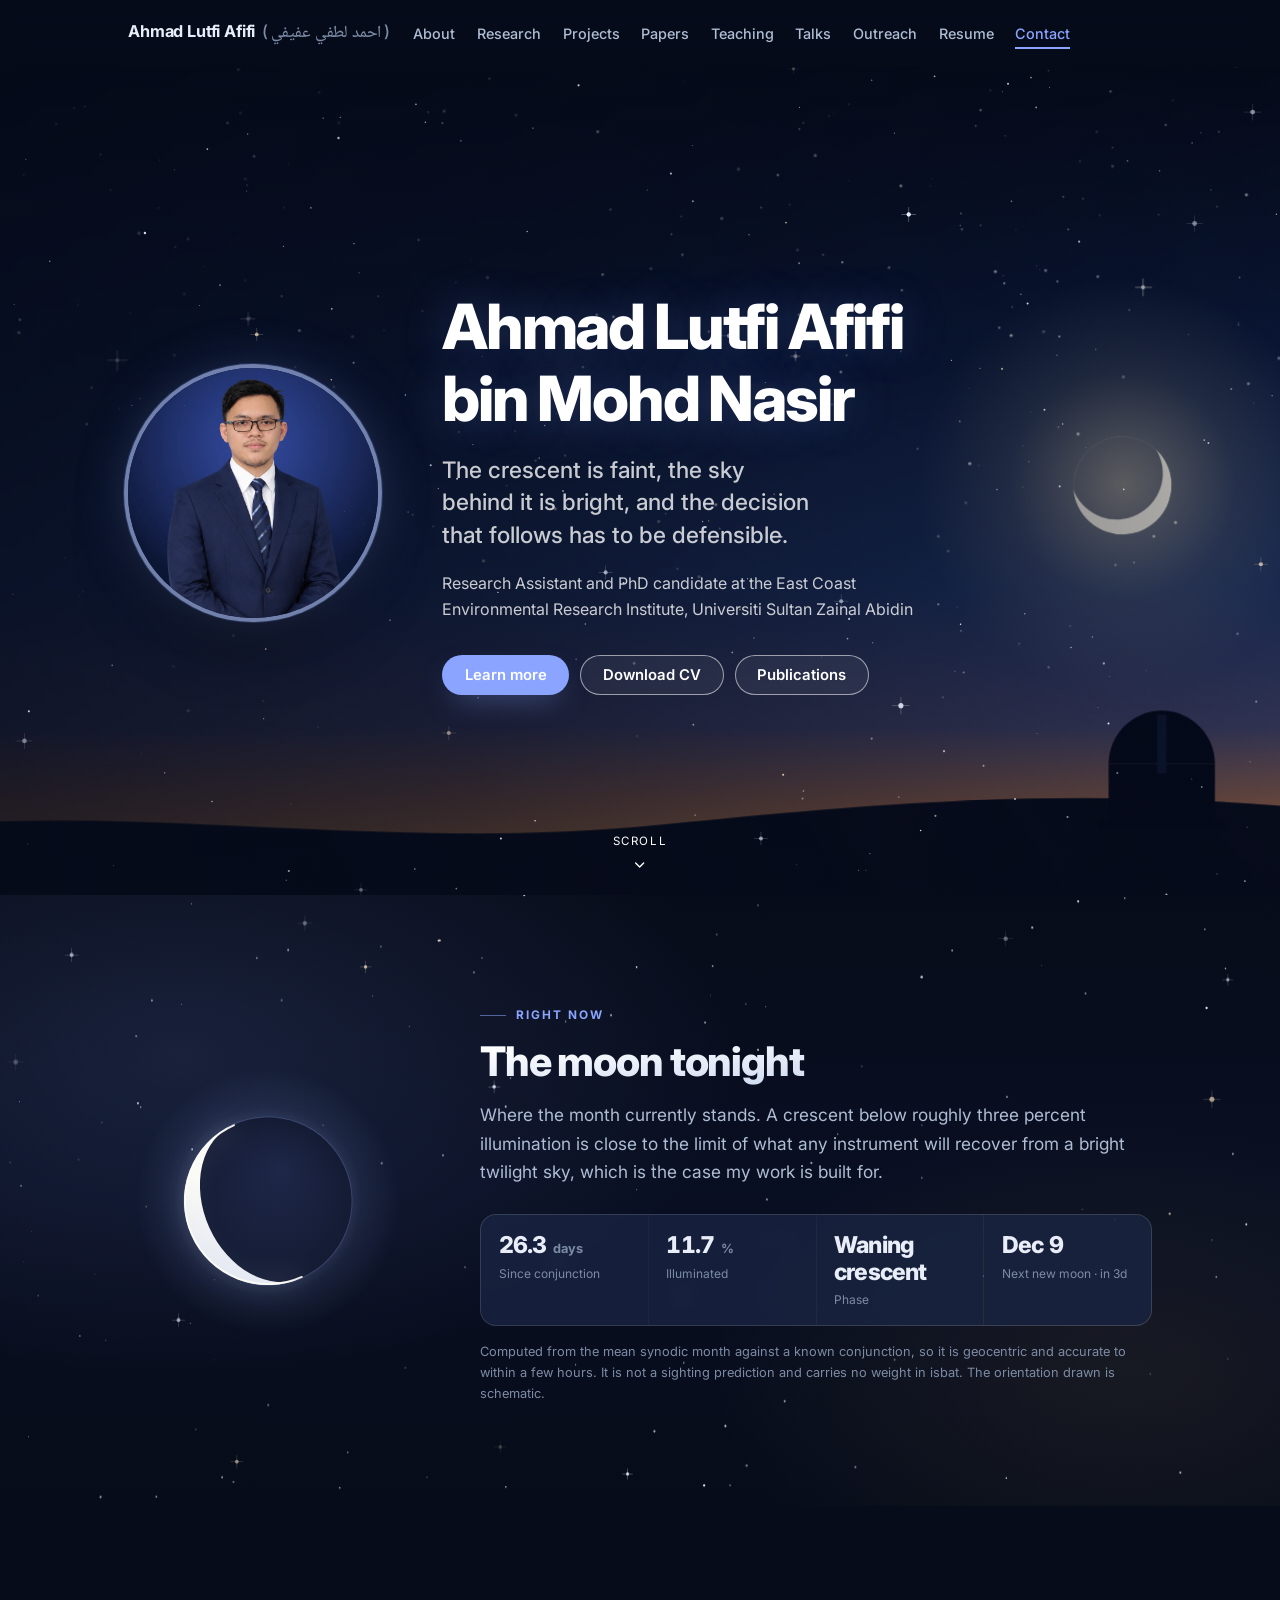
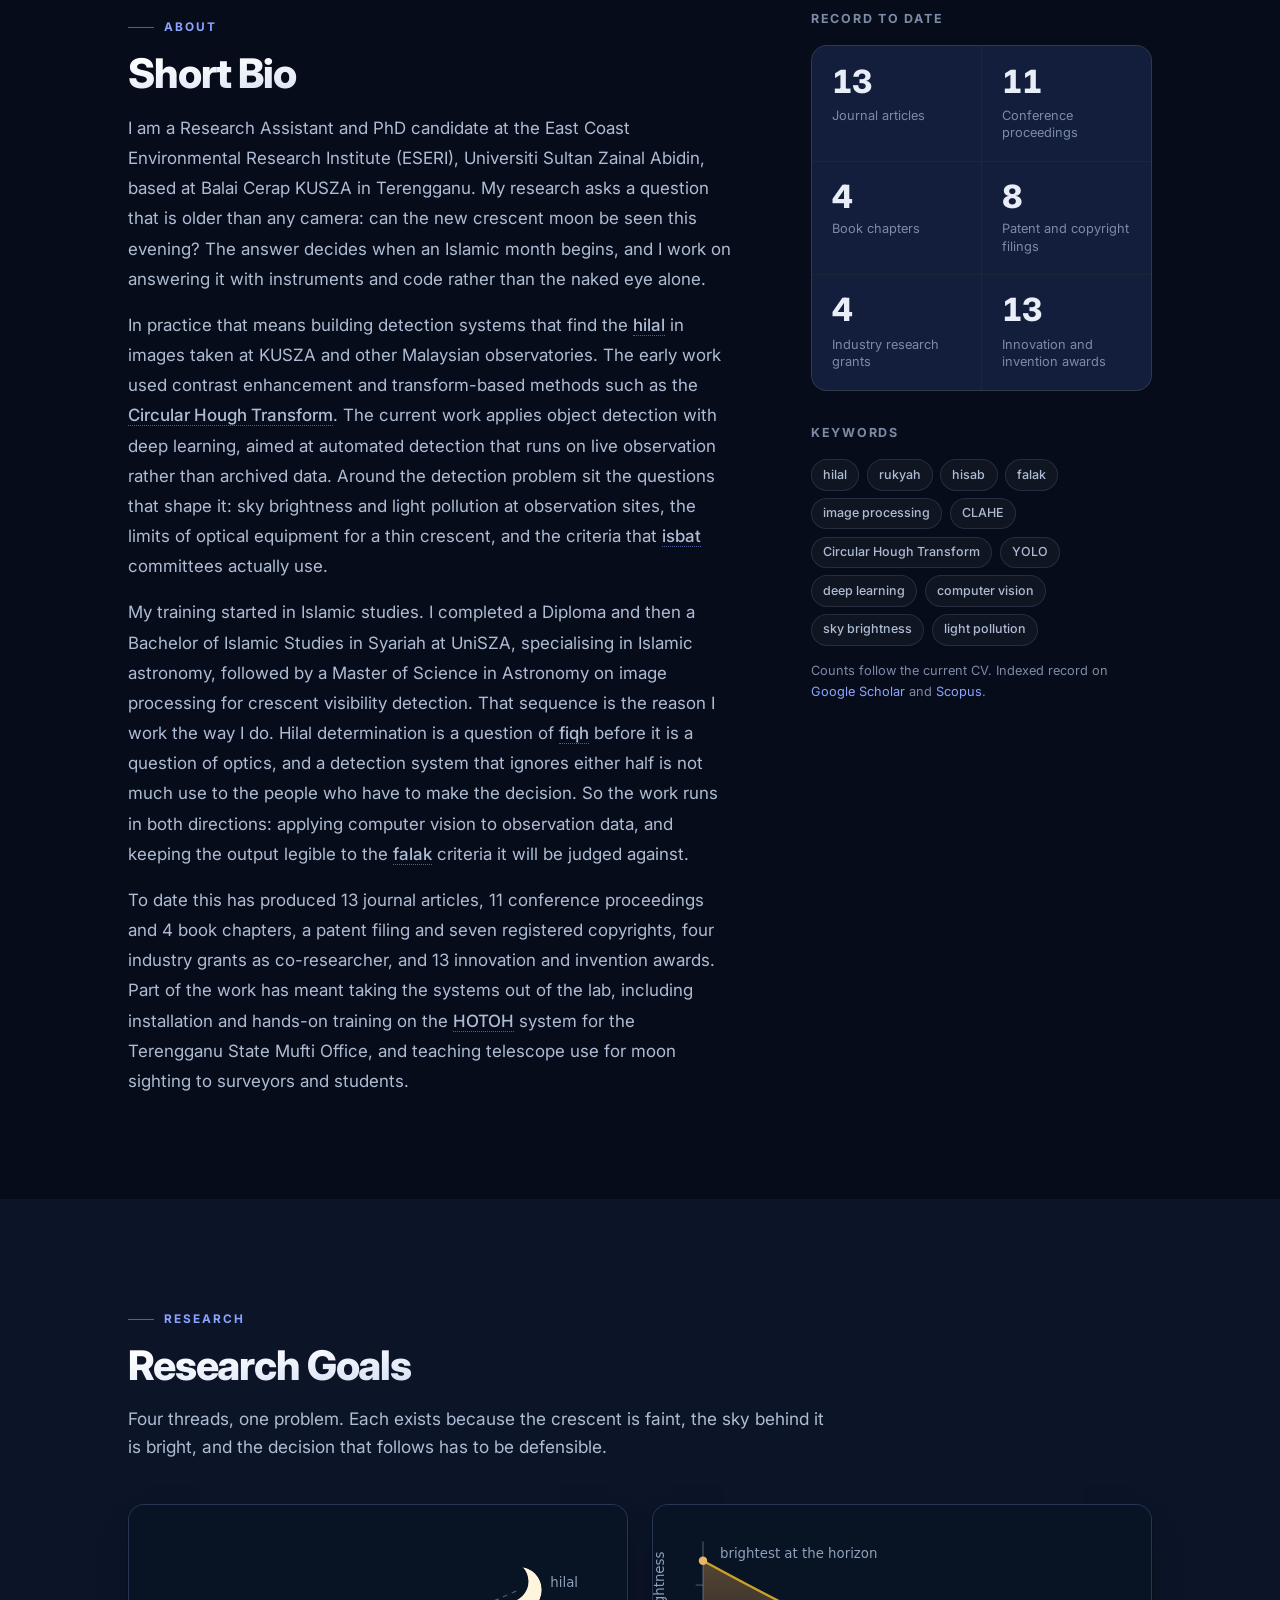
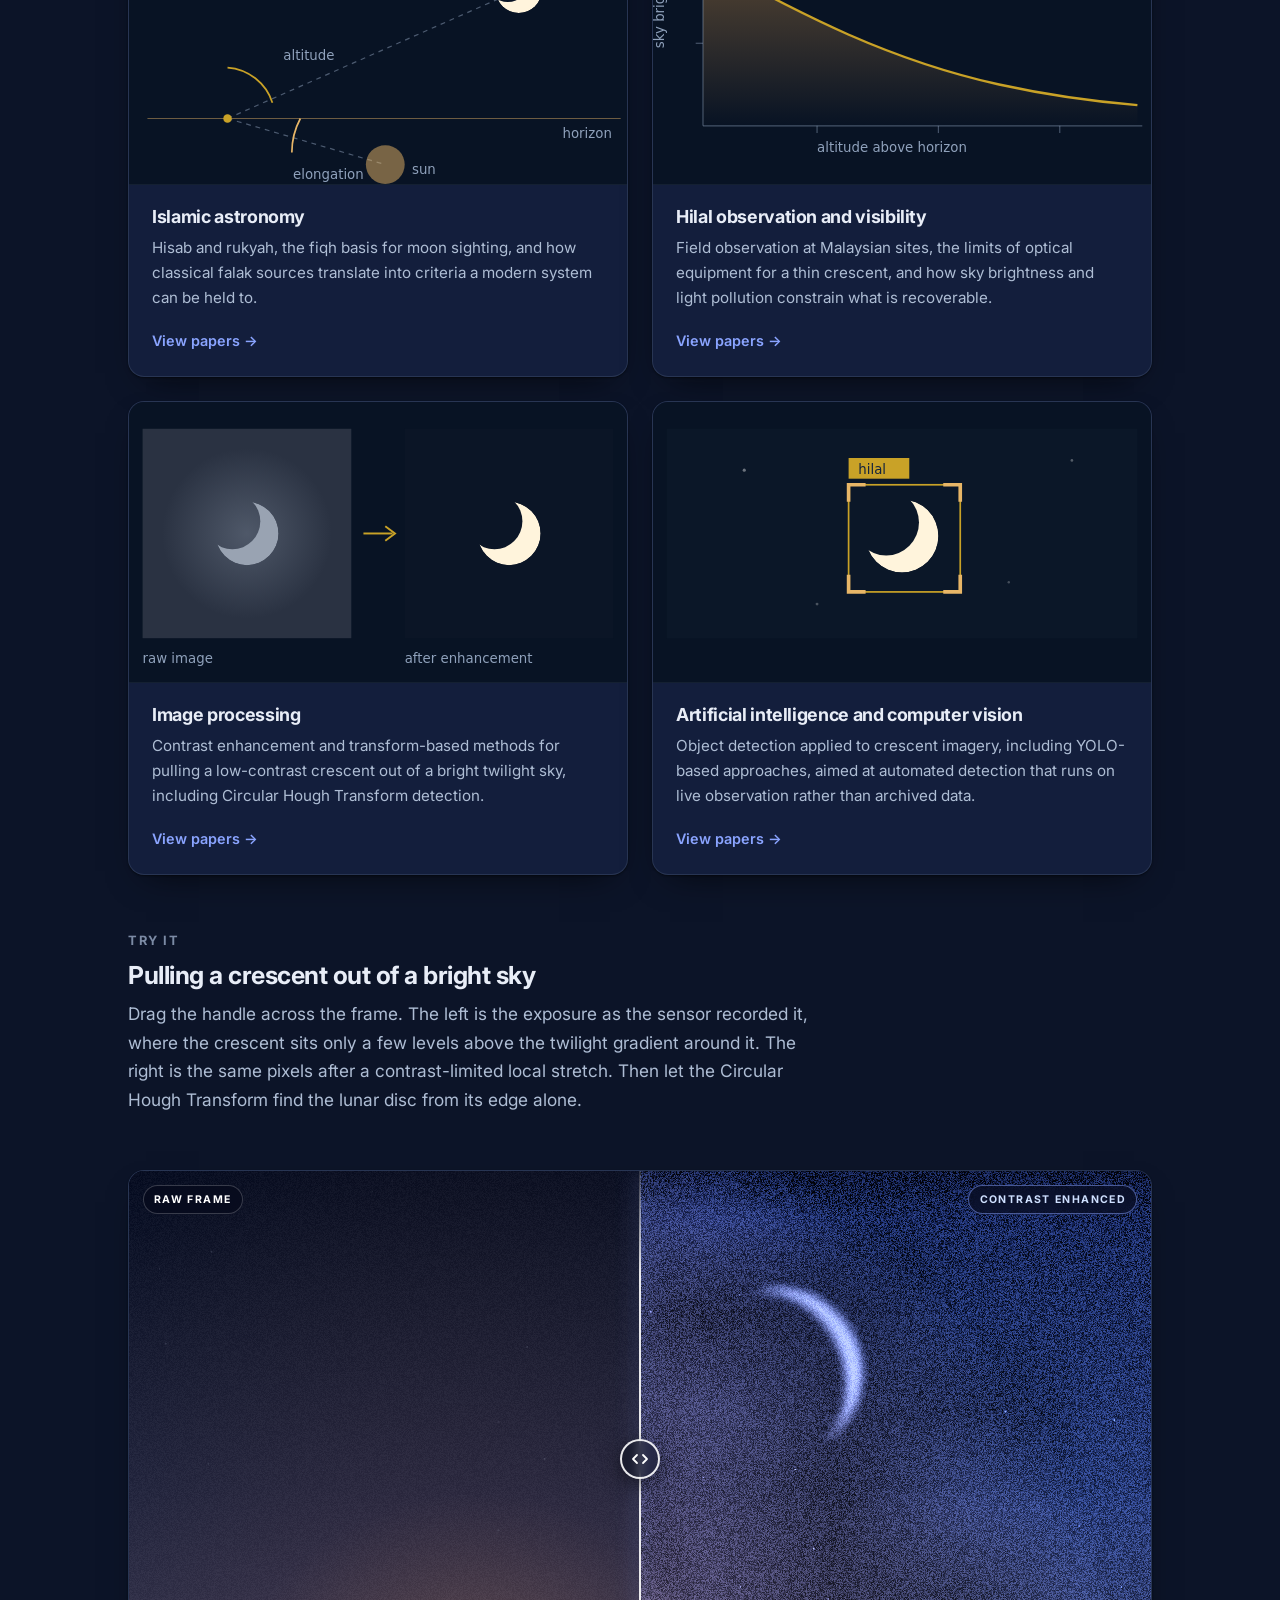
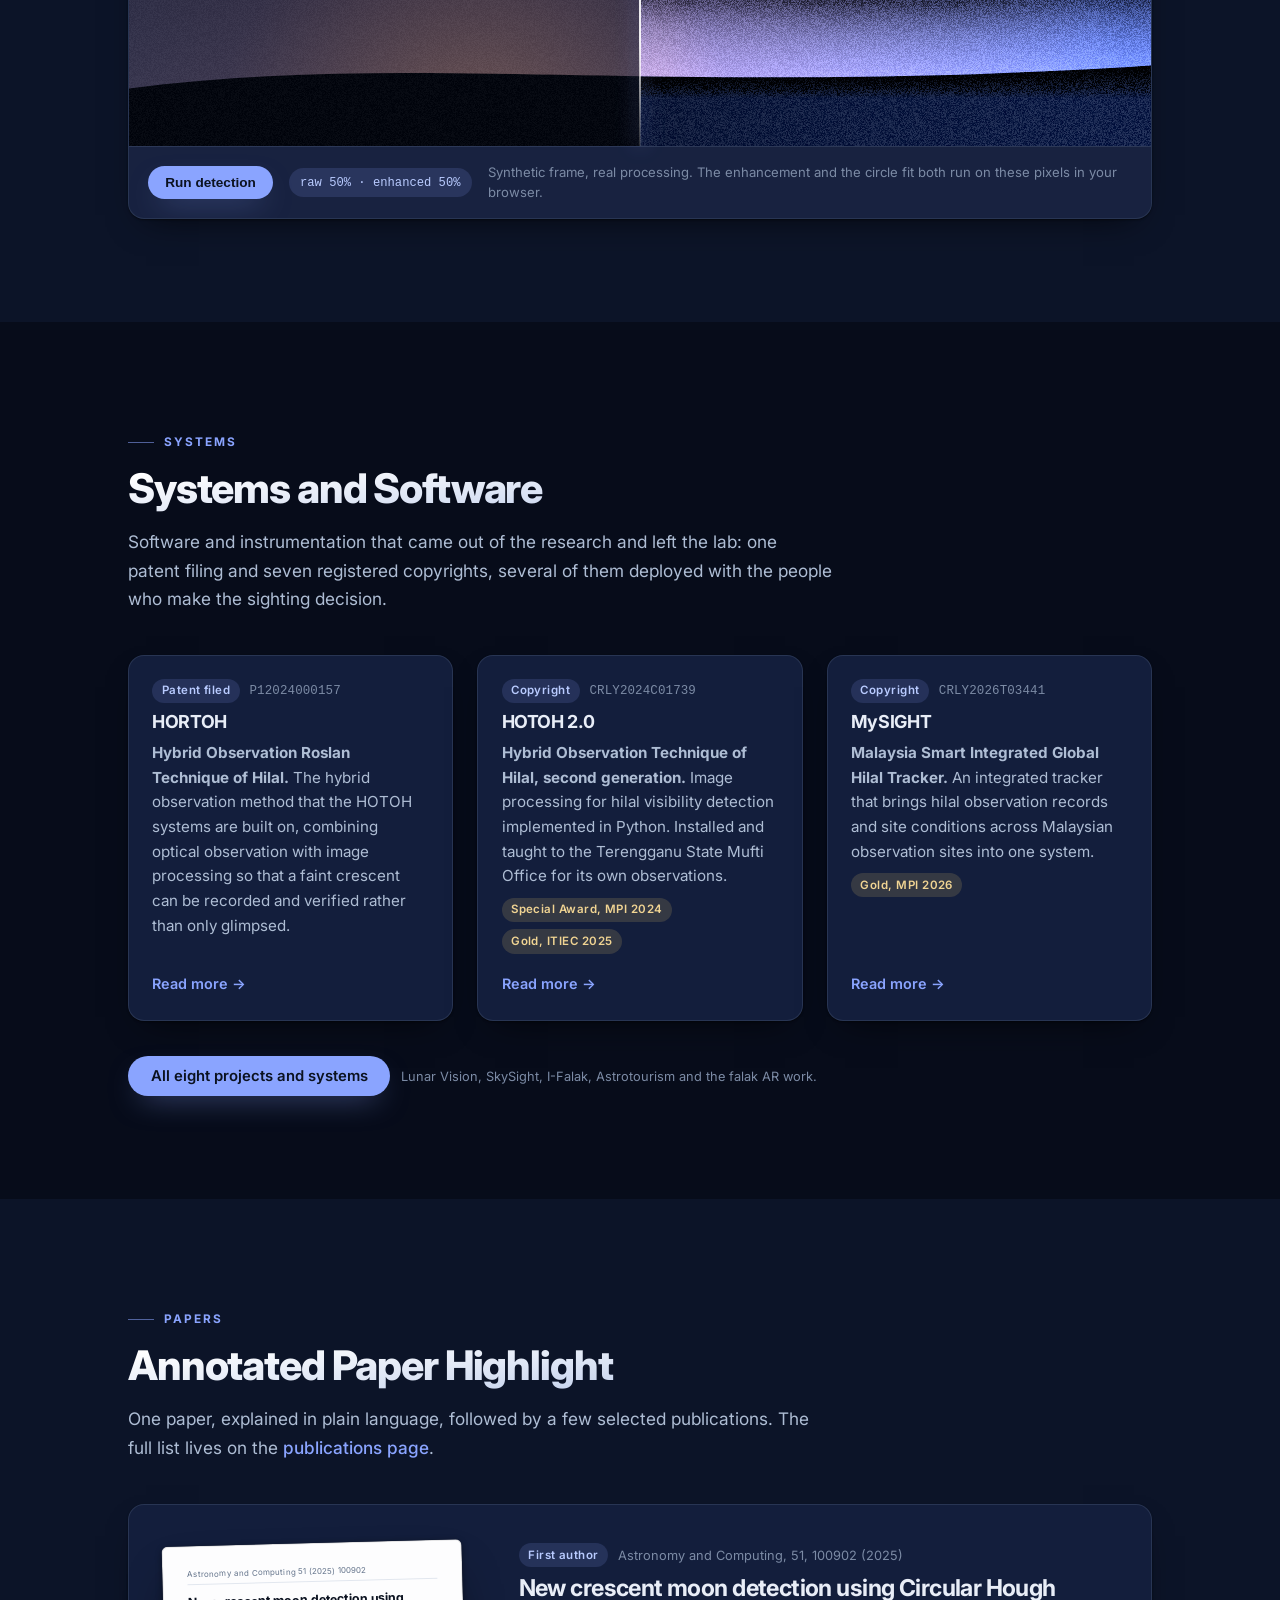
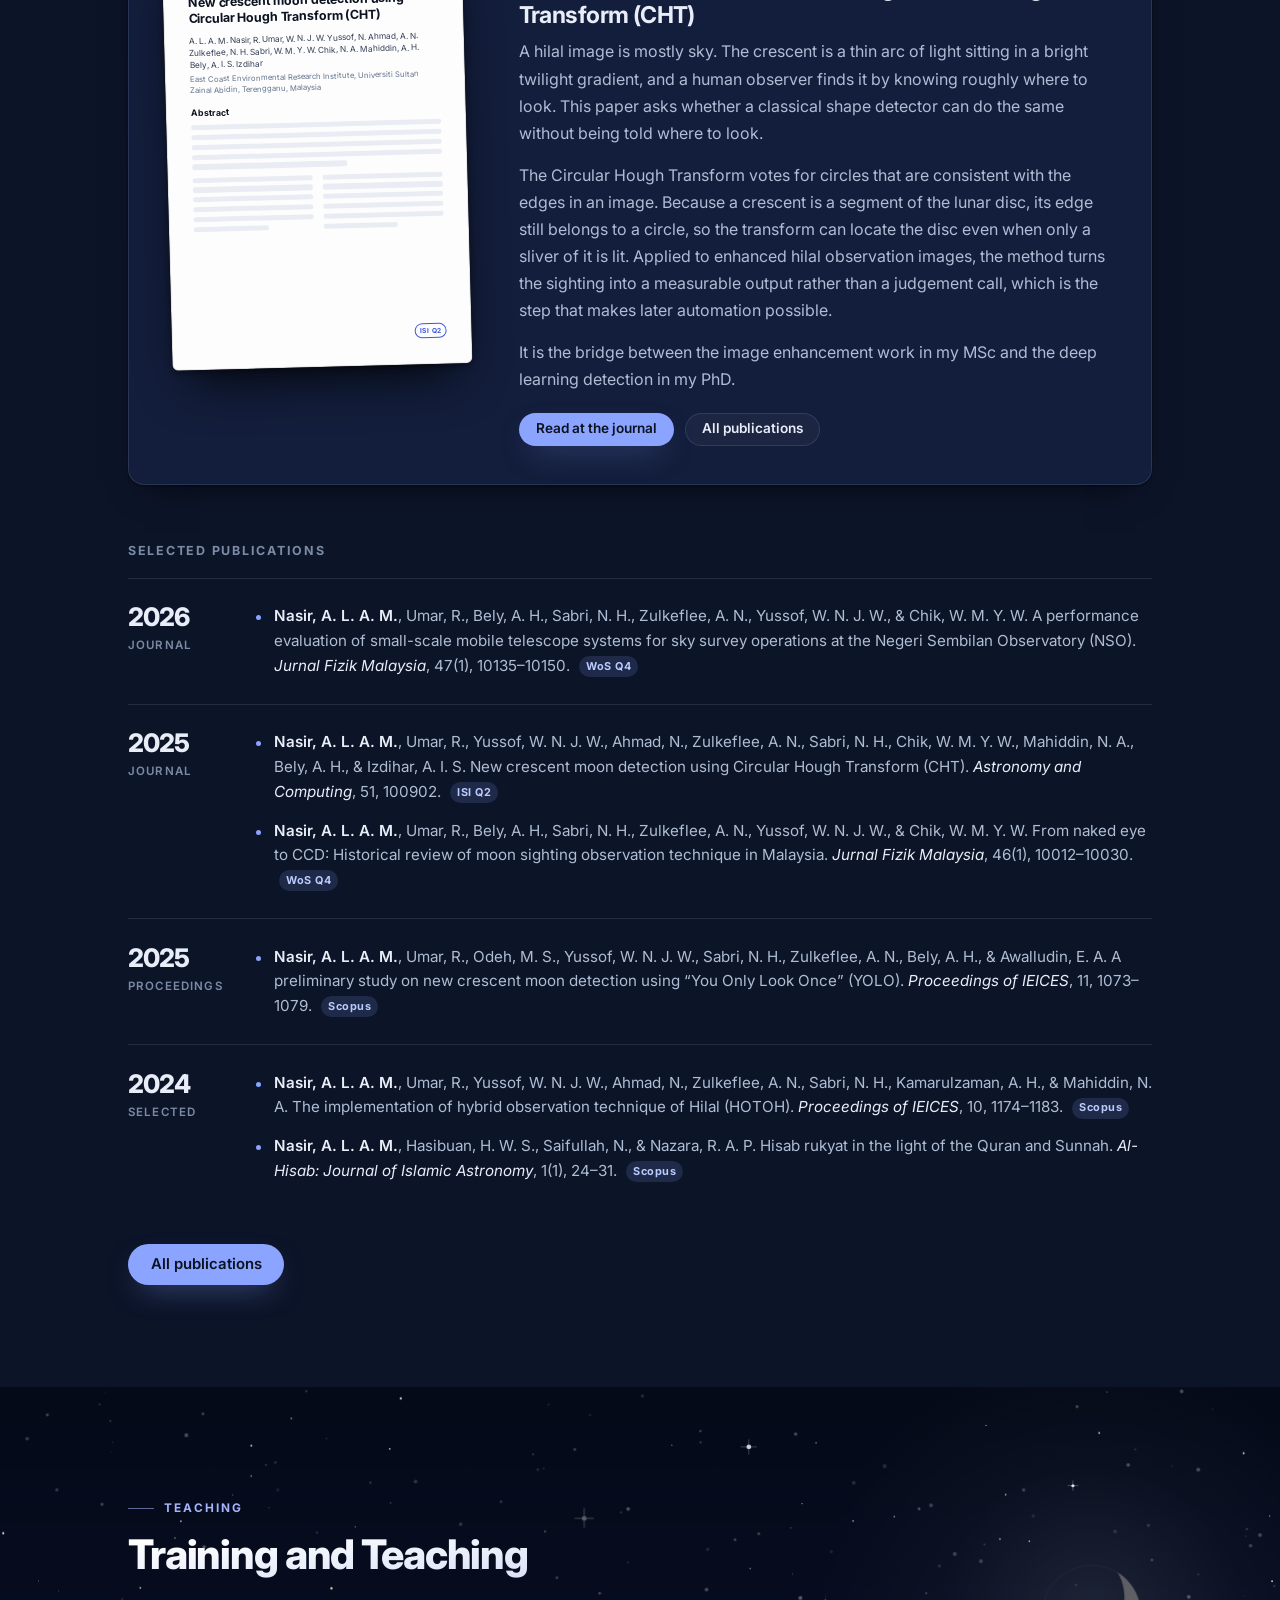
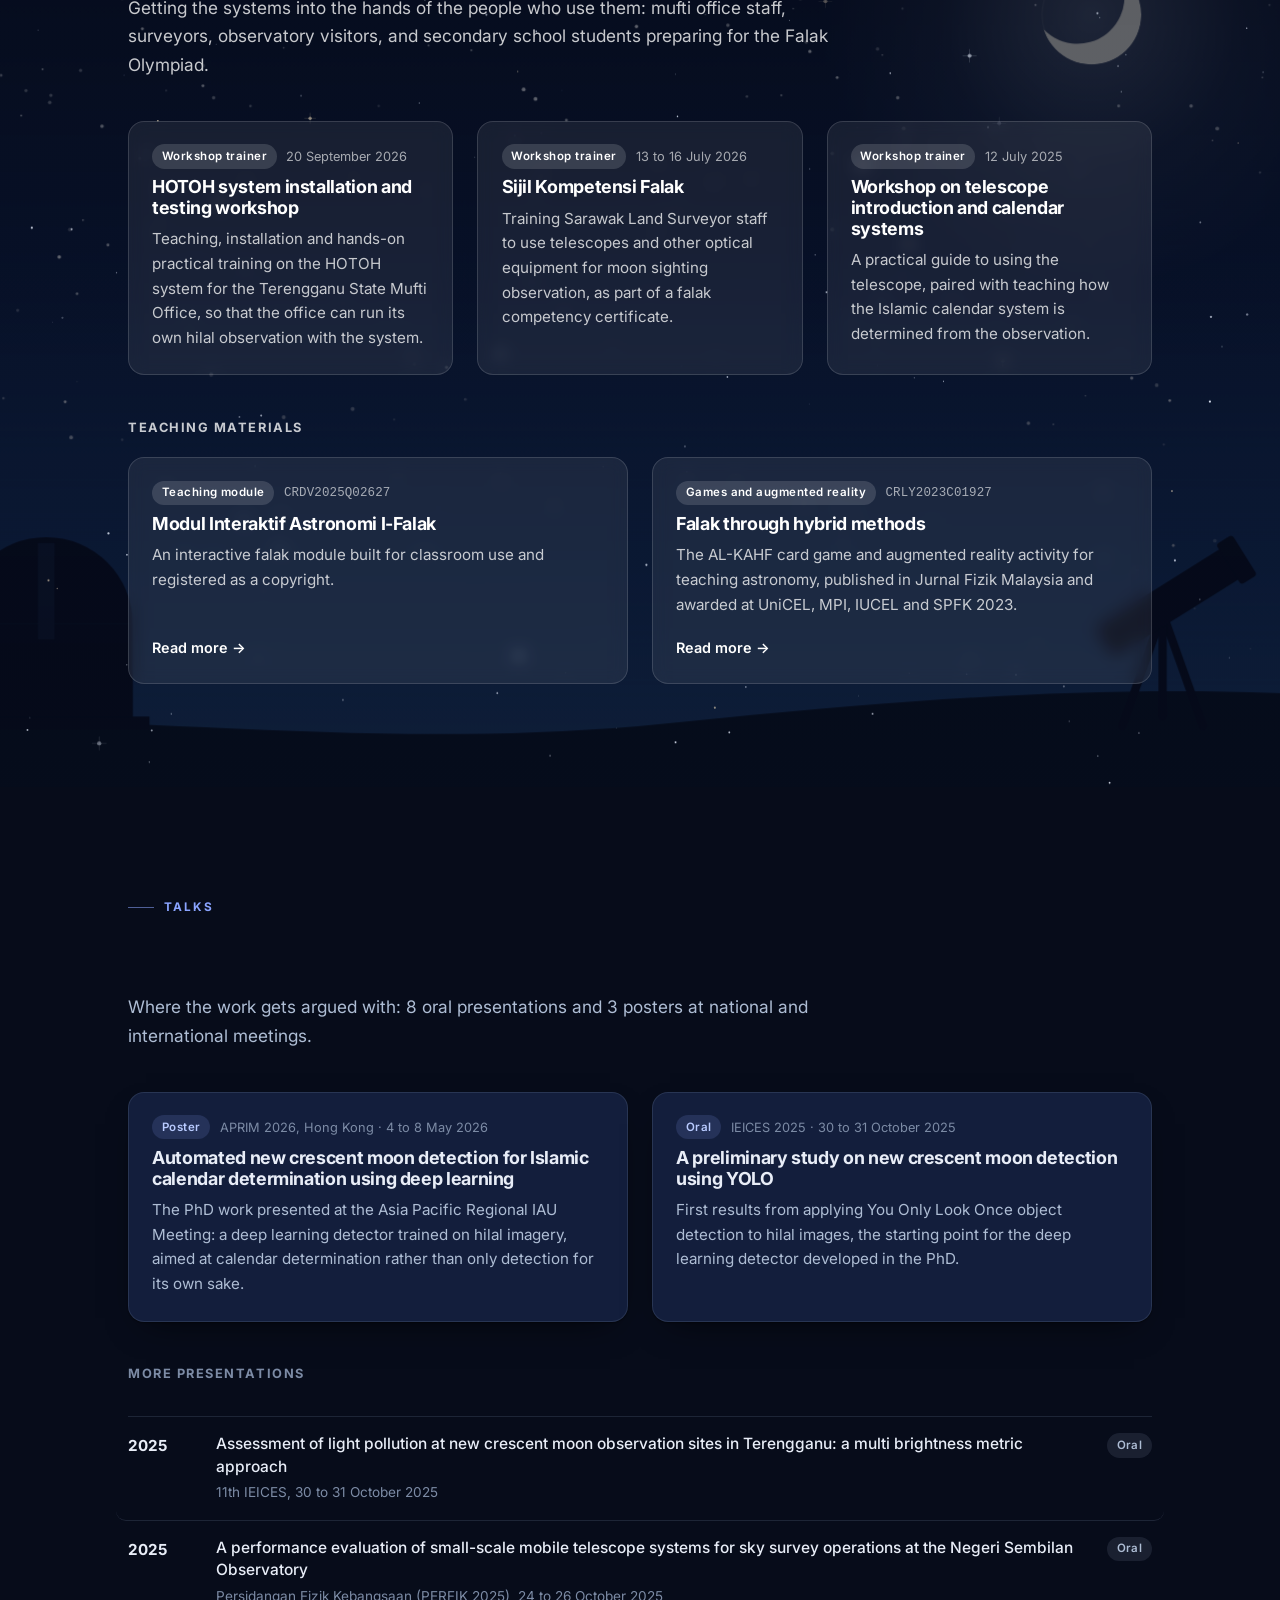
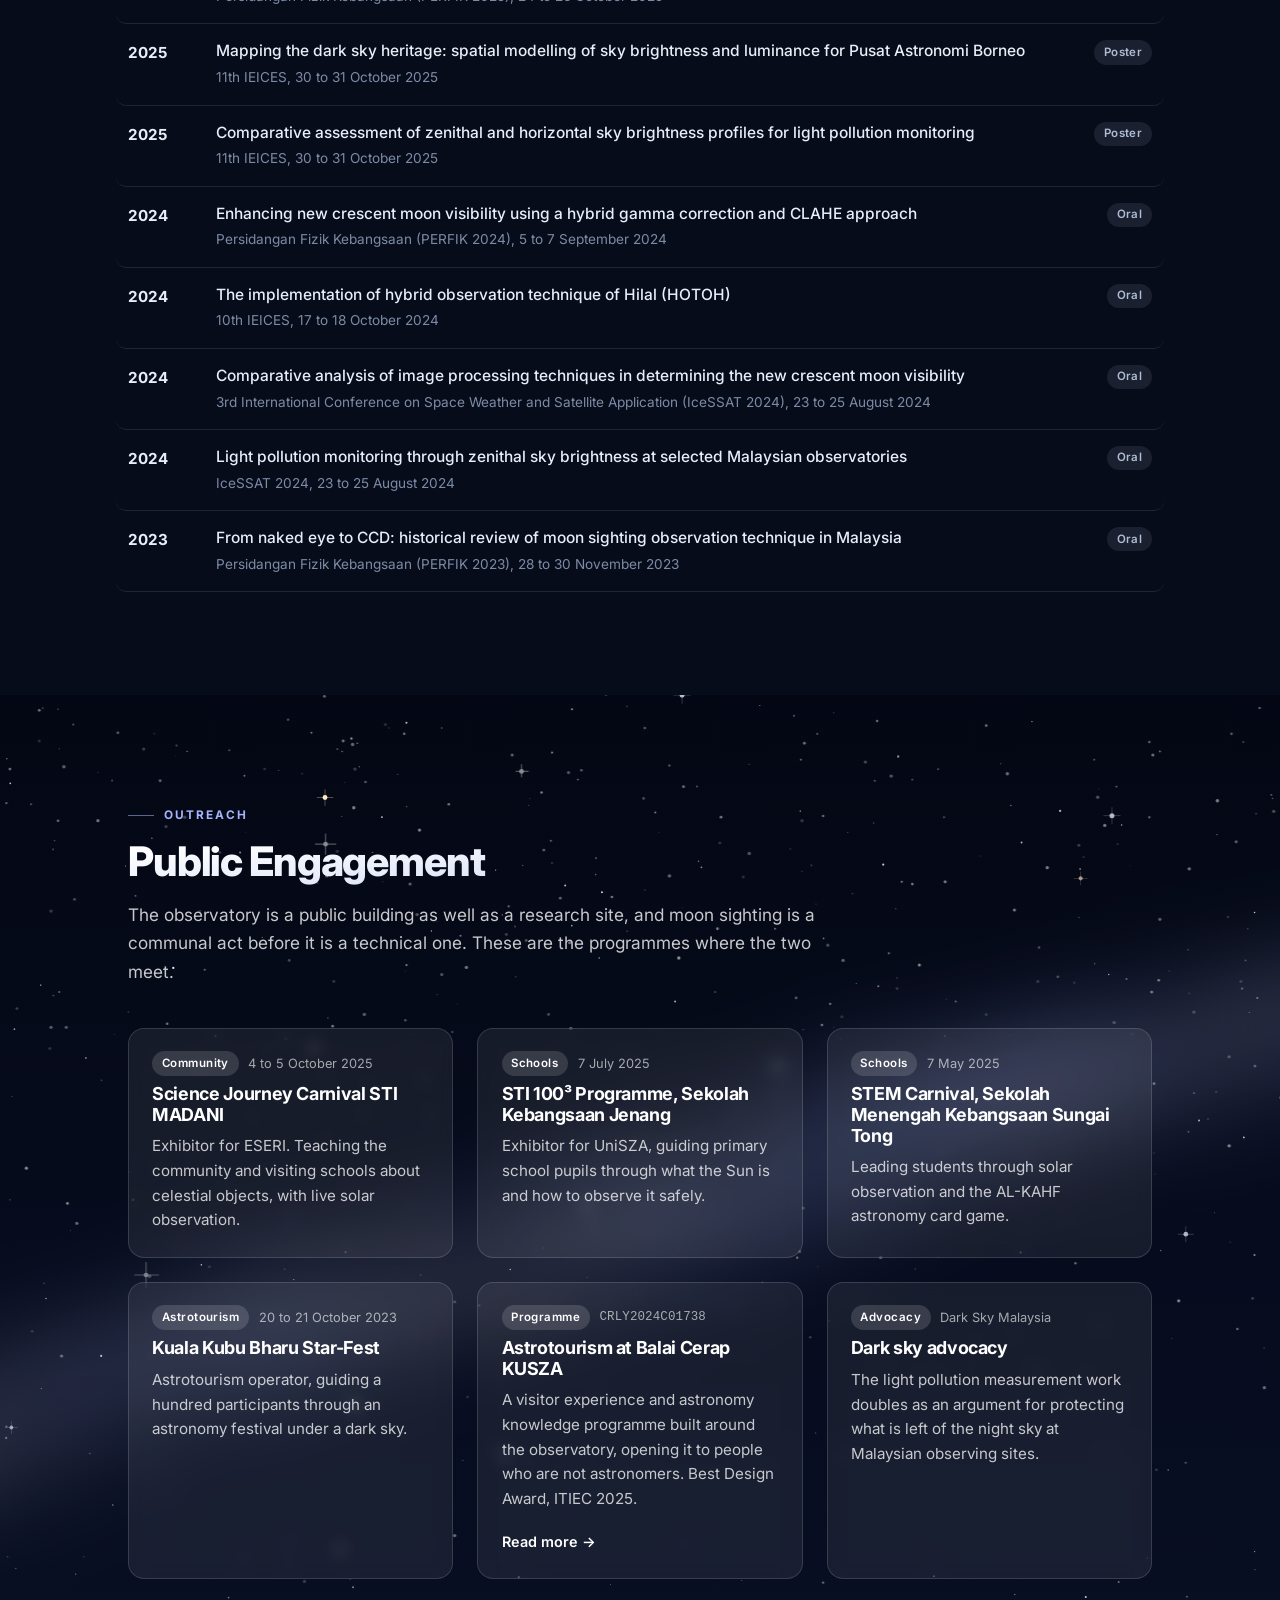
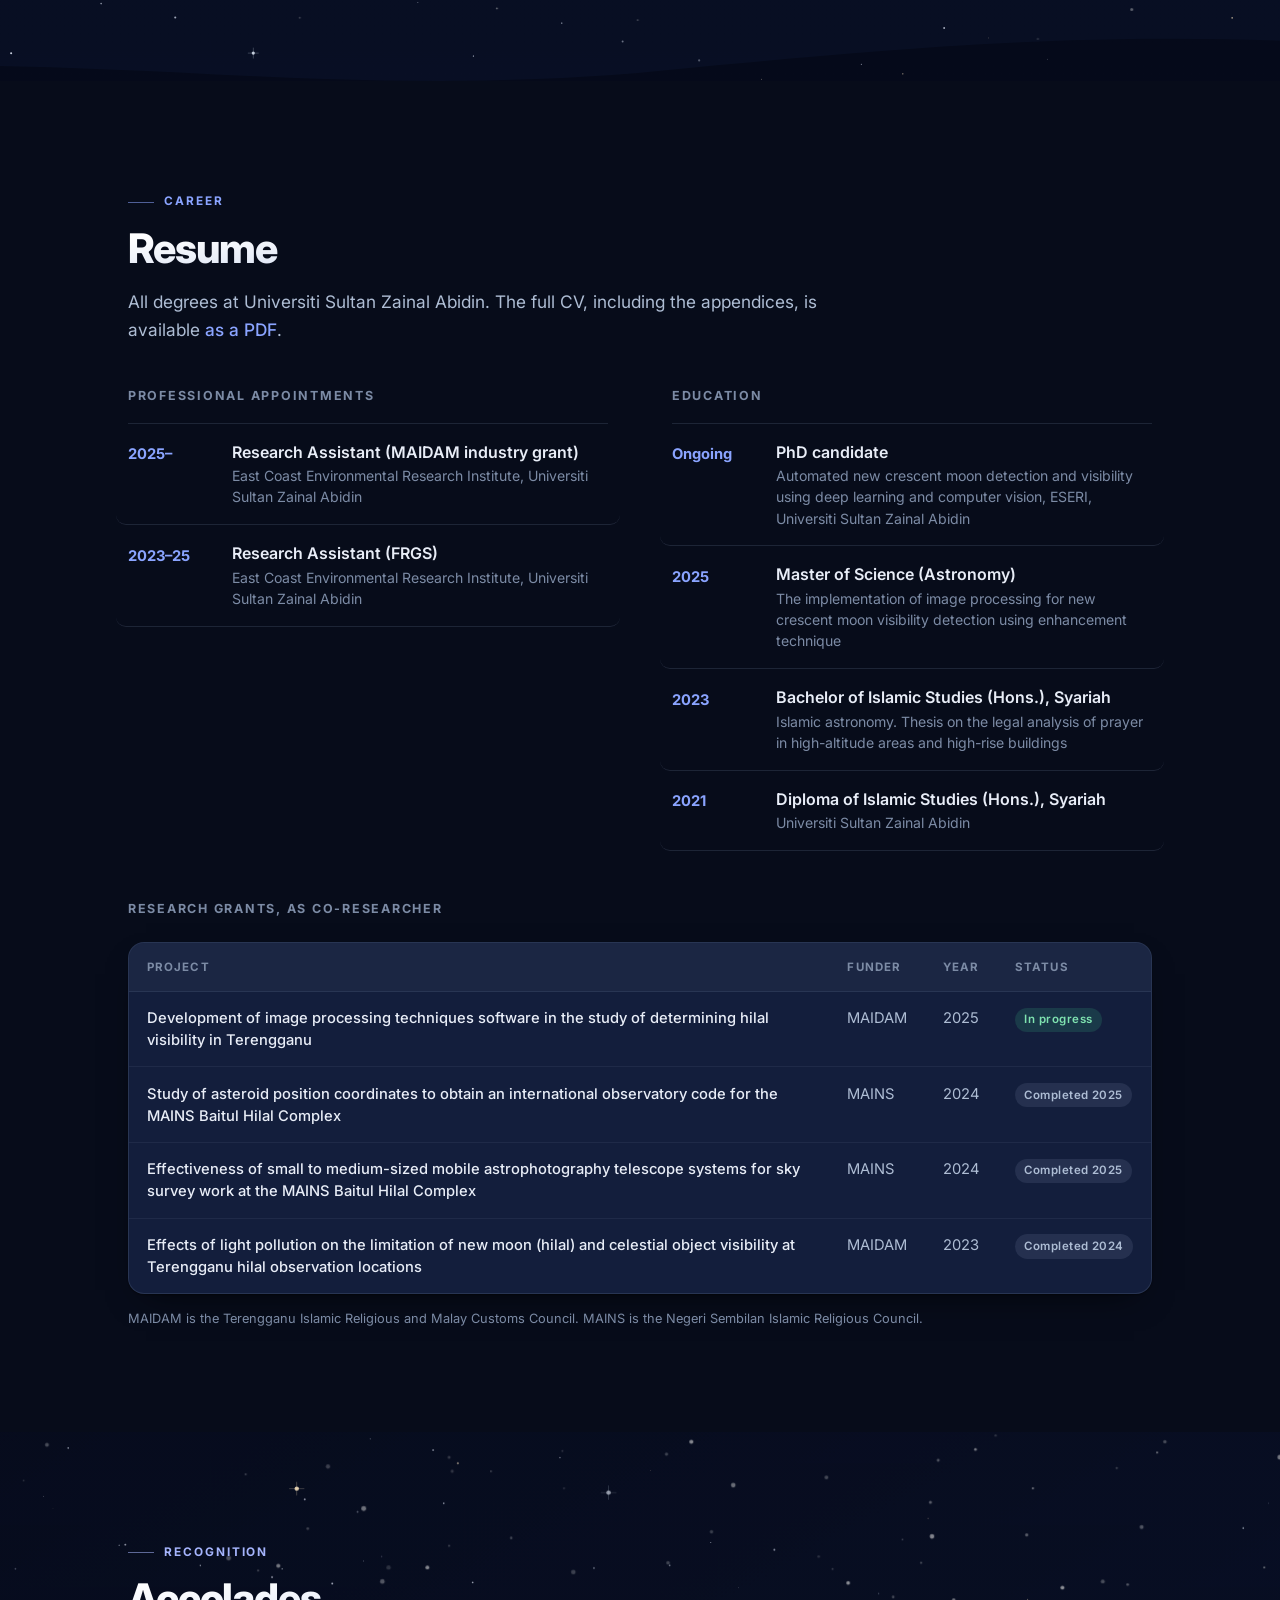
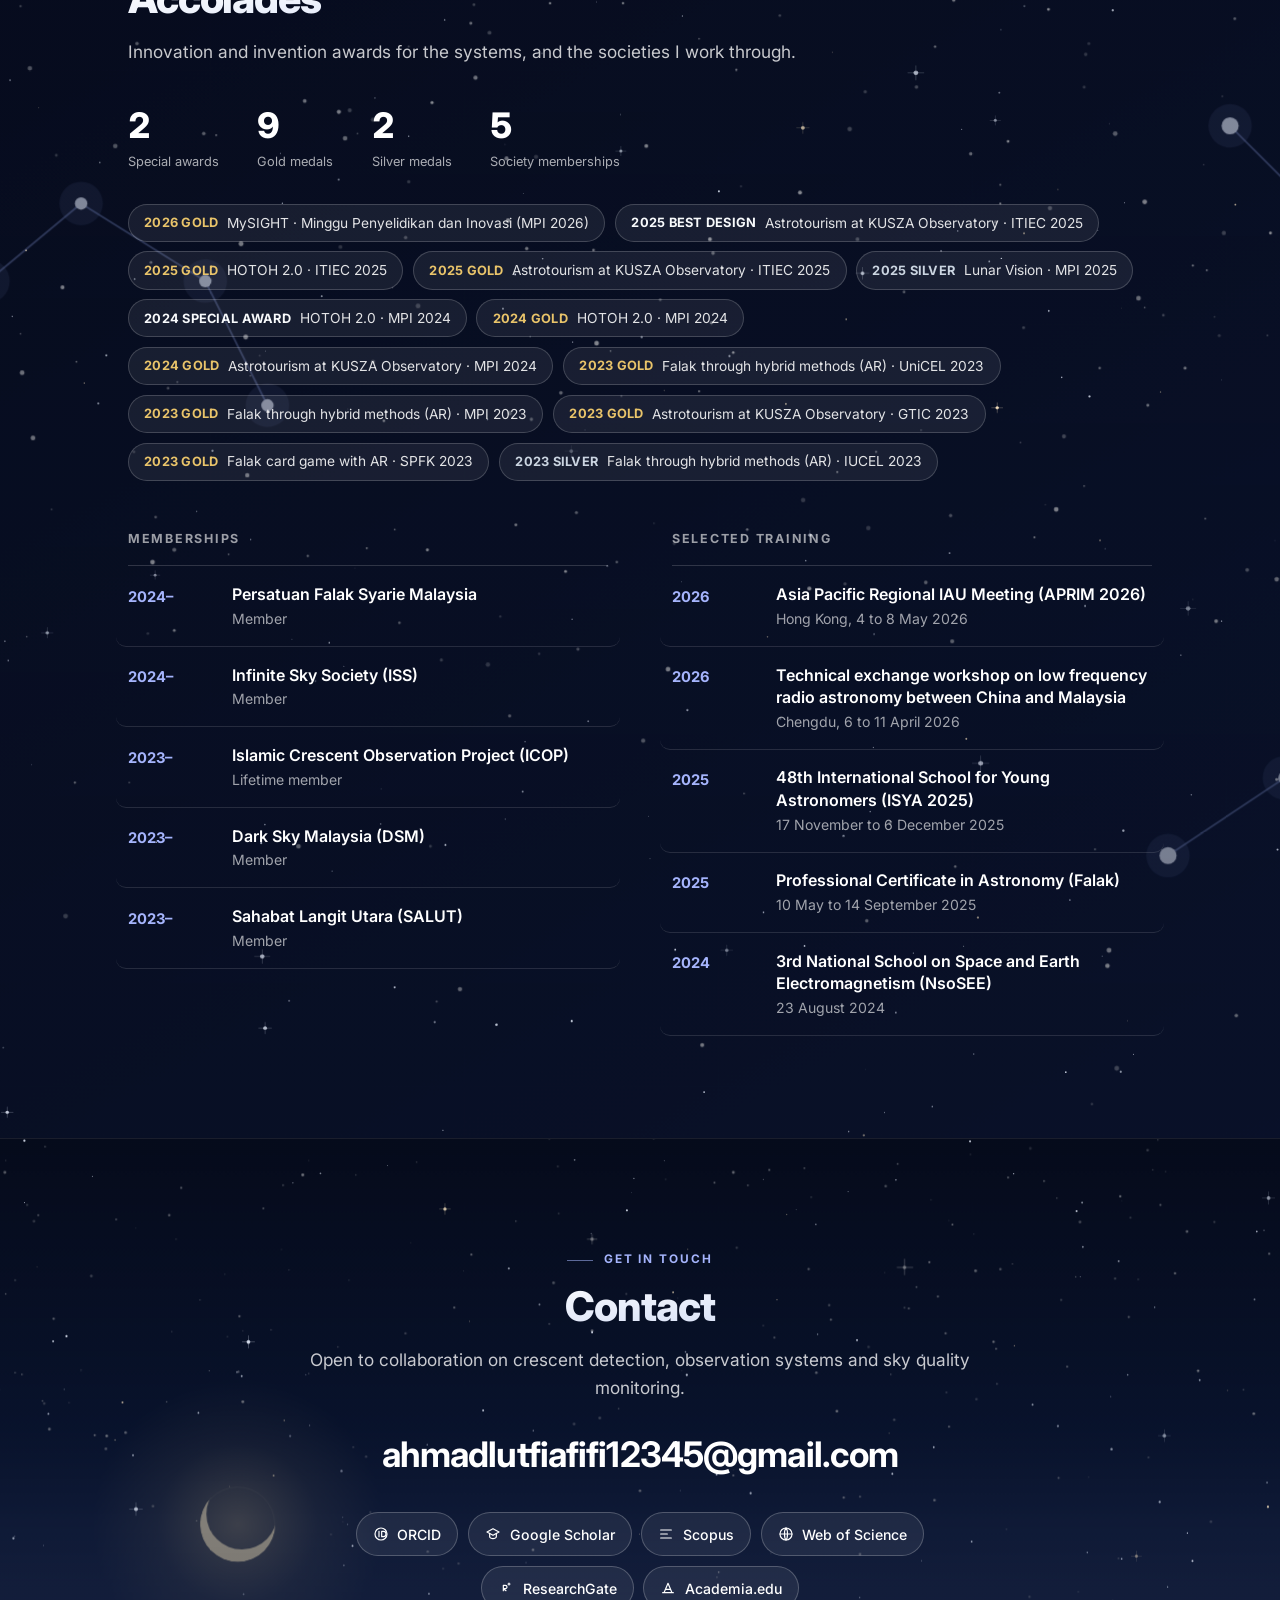
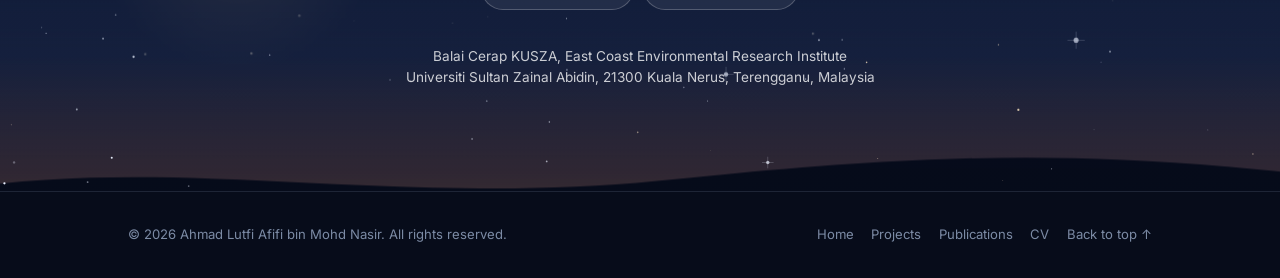
==== commit 76be666b: "Add files via upload" ====
--- a/index.html
+++ b/index.html
@@ -716,10 +716,10 @@
     <a class="mail reveal d1" href="mailto:ahmadlutfiafifi12345@gmail.com">ahmadlutfiafifi12345@gmail.com</a>
     <div class="links reveal d2">
       <a href="https://orcid.org/0009-0008-9147-5234"><svg viewBox="0 0 24 24" aria-hidden="true"><circle cx="12" cy="12" r="9"/><path d="M9 8v8M13 8h2.5a4 4 0 0 1 0 8H13z"/></svg>ORCID</a>
-      <a href="https://scholar.google.com/citations?user=dQ2Bi_IAAAAJ&amp;hl=en"><svg viewBox="0 0 24 24" aria-hidden="true"><path d="M3 9l9-5 9 5-9 5z"/><path d="M7 11.5V16c0 1.5 2.5 3 5 3s5-1.5 5-3v-4.5"/></svg>Google Scholar</a>
-      <a href="https://www.scopus.com/authid/detail.uri?authorId=57208125285"><svg viewBox="0 0 24 24" aria-hidden="true"><path d="M4 6h16M4 12h10M4 18h16"/></svg>Scopus</a>
+      <a href="https://scholar.google.com/citations?user=OkShL10AAAAJ&hl=en&oi=ao"><svg viewBox="0 0 24 24" aria-hidden="true"><path d="M3 9l9-5 9 5-9 5z"/><path d="M7 11.5V16c0 1.5 2.5 3 5 3s5-1.5 5-3v-4.5"/></svg>Google Scholar</a>
+      <a href="https://www.scopus.com/authid/detail.uri?authorId=58812734600&origin=resultslist"><svg viewBox="0 0 24 24" aria-hidden="true"><path d="M4 6h16M4 12h10M4 18h16"/></svg>Scopus</a>
       <a href="https://www.webofscience.com/wos/author/record/54318209"><svg viewBox="0 0 24 24" aria-hidden="true"><circle cx="12" cy="12" r="9"/><path d="M3 12h18M12 3c3 3 3 15 0 18M12 3c-3 3-3 15 0 18"/></svg>Web of Science</a>
-      <a href="https://www.researchgate.net/profile/Ahmad_Lutfi_Afifi/"><svg viewBox="0 0 24 24" aria-hidden="true"><path d="M8 16V8h3a2.5 2.5 0 0 1 0 5H8l4 3"/><path d="M15 6h3M16.5 4.5v3"/></svg>ResearchGate</a>
+      <a href="https://www.researchgate.net/profile/Ahmad-Lutfi-Afifi-Mohd-Nasir"><svg viewBox="0 0 24 24" aria-hidden="true"><path d="M8 16V8h3a2.5 2.5 0 0 1 0 5H8l4 3"/><path d="M15 6h3M16.5 4.5v3"/></svg>ResearchGate</a>
       <a href="https://unisze.academia.edu/AhmadLutfiAfifiMohdNasir"><svg viewBox="0 0 24 24" aria-hidden="true"><path d="M4 19h16M6 19l6-14 6 14M8.5 14h7"/></svg>Academia.edu</a>
     </div>
     <p class="addr reveal d3">Balai Cerap KUSZA, East Coast Environmental Research Institute<br>
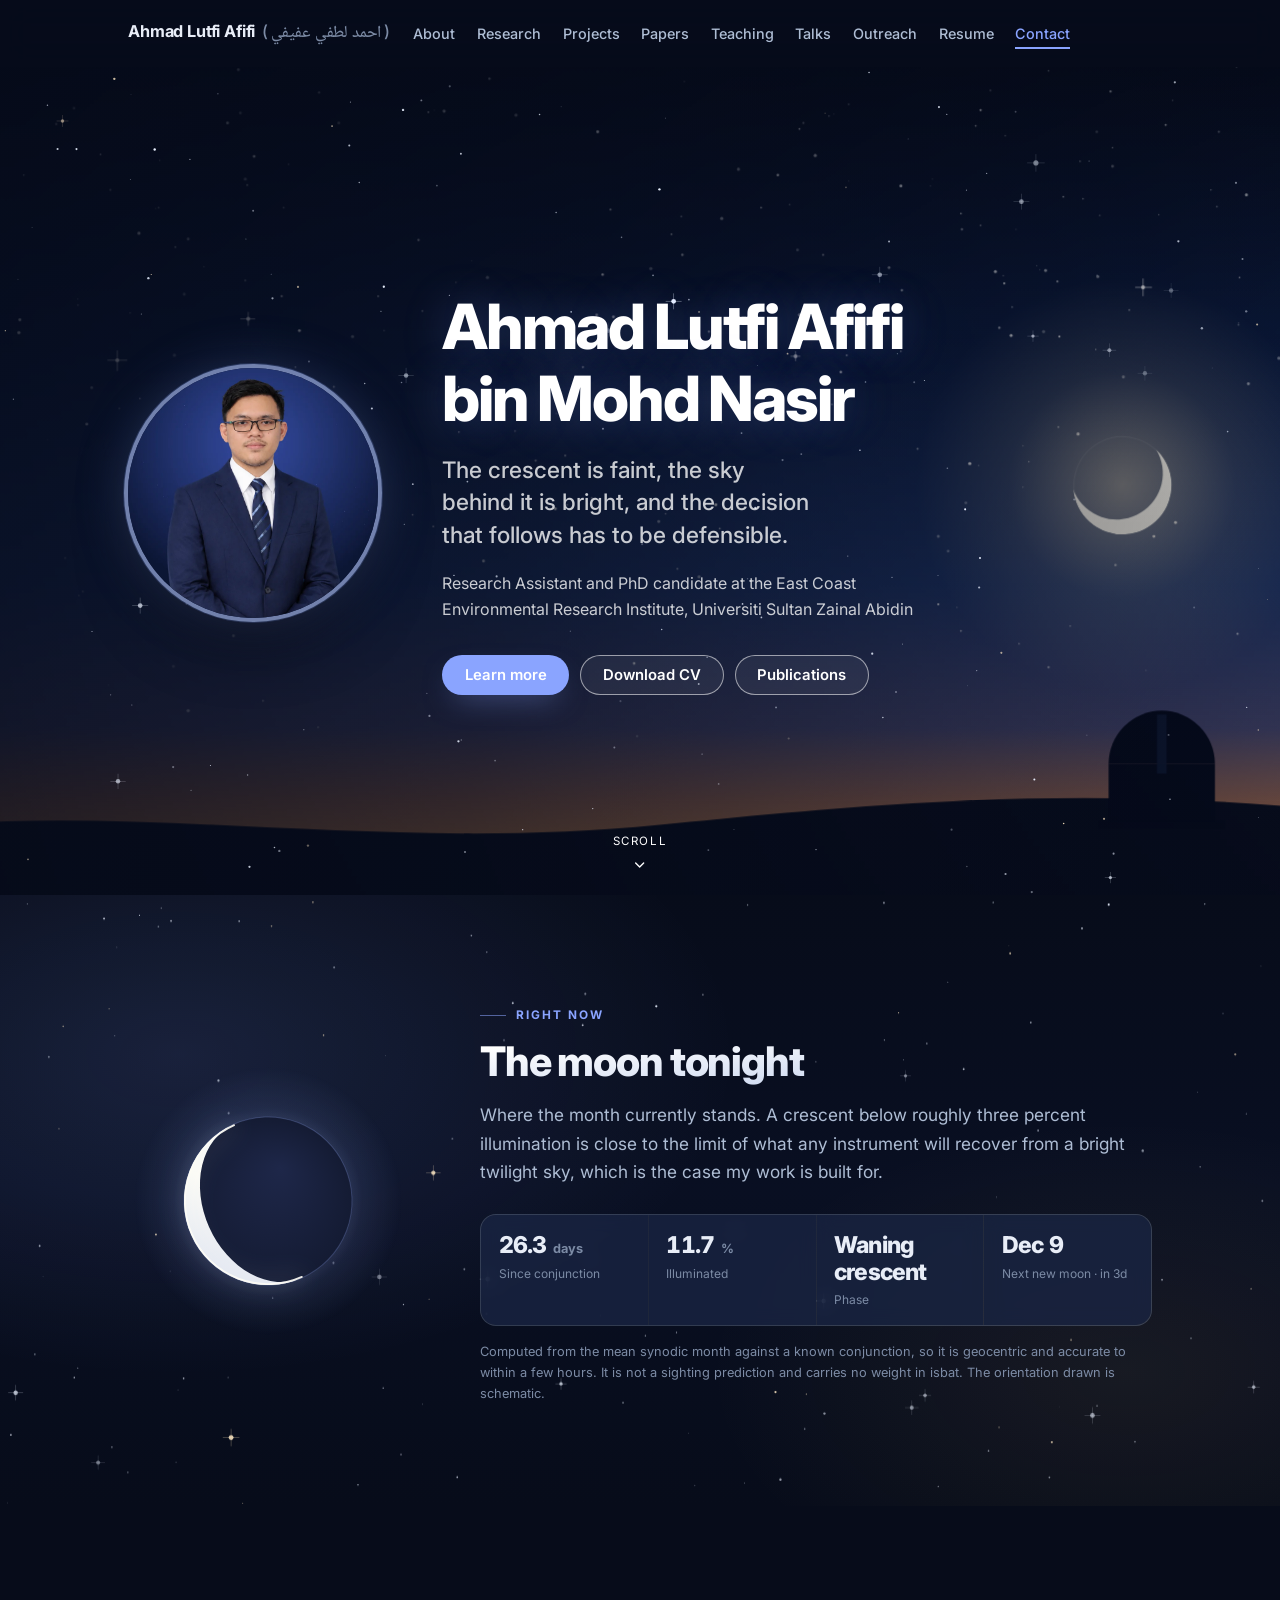
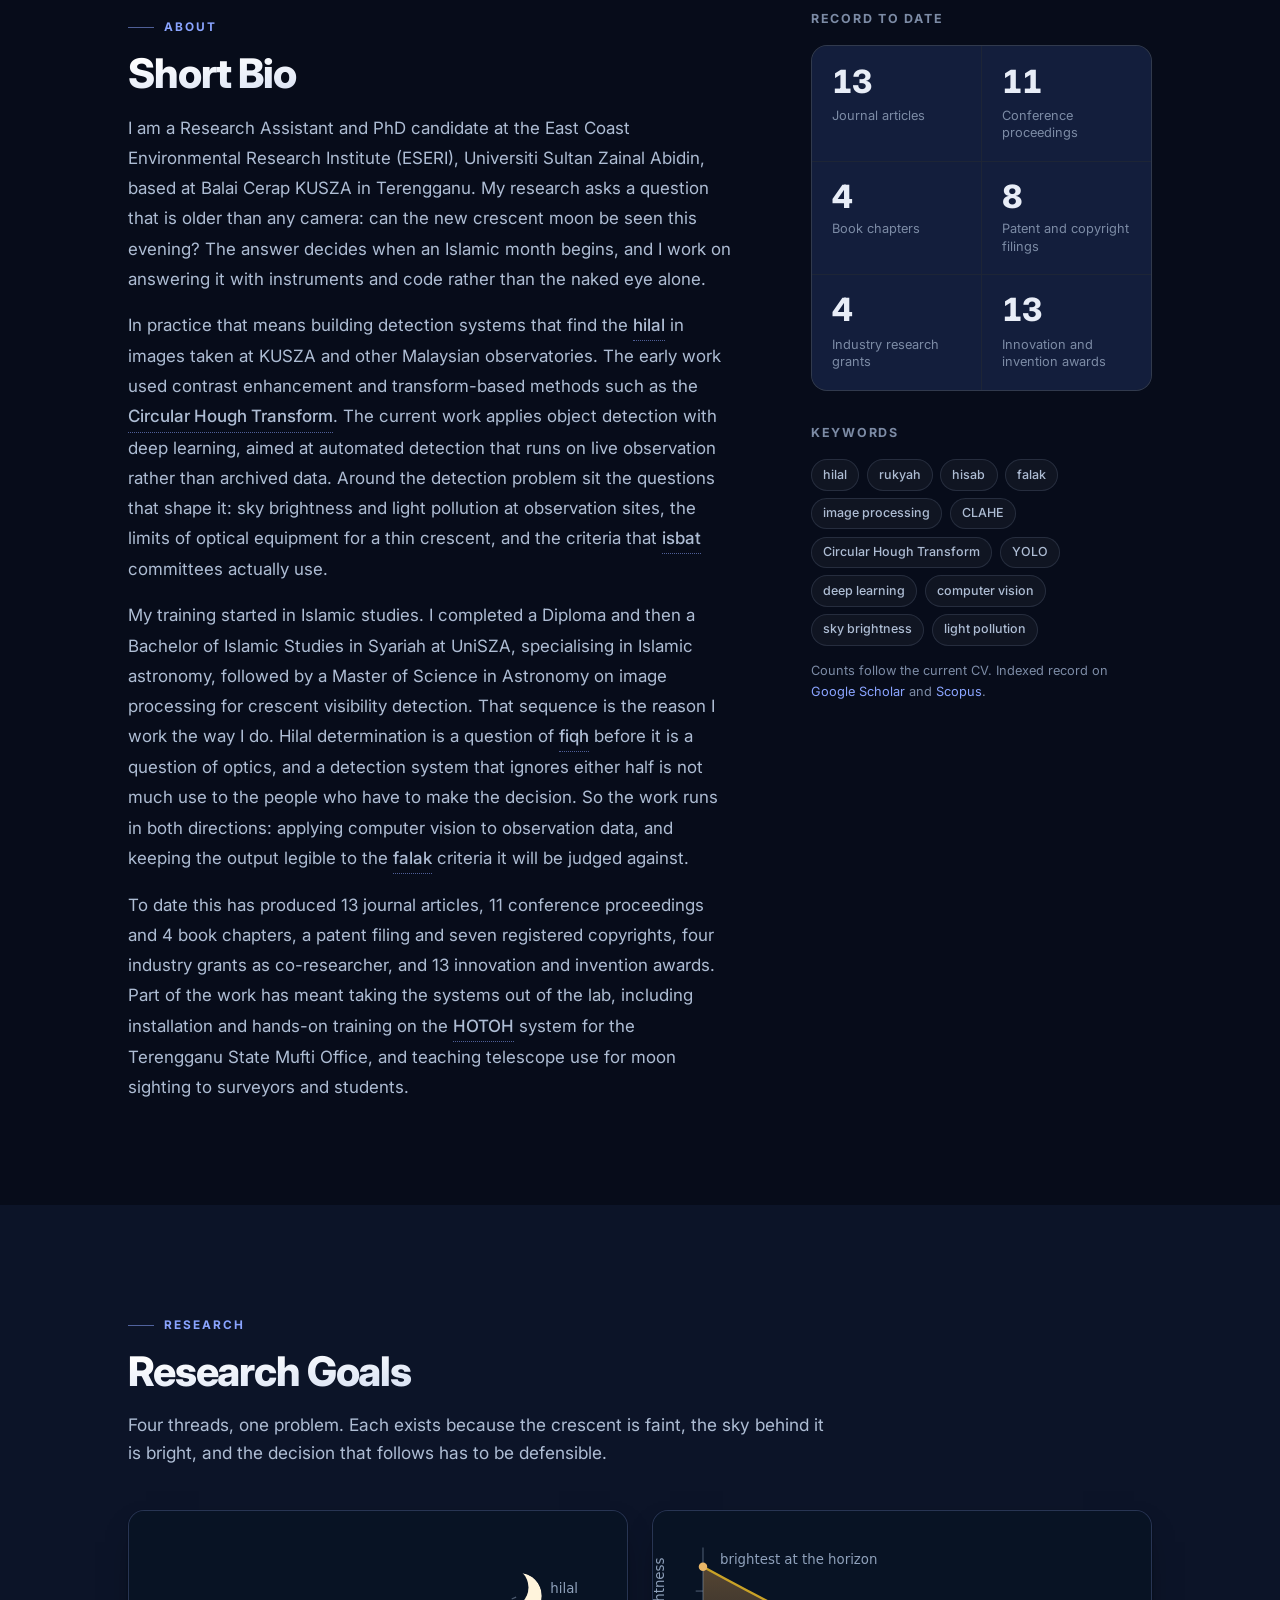
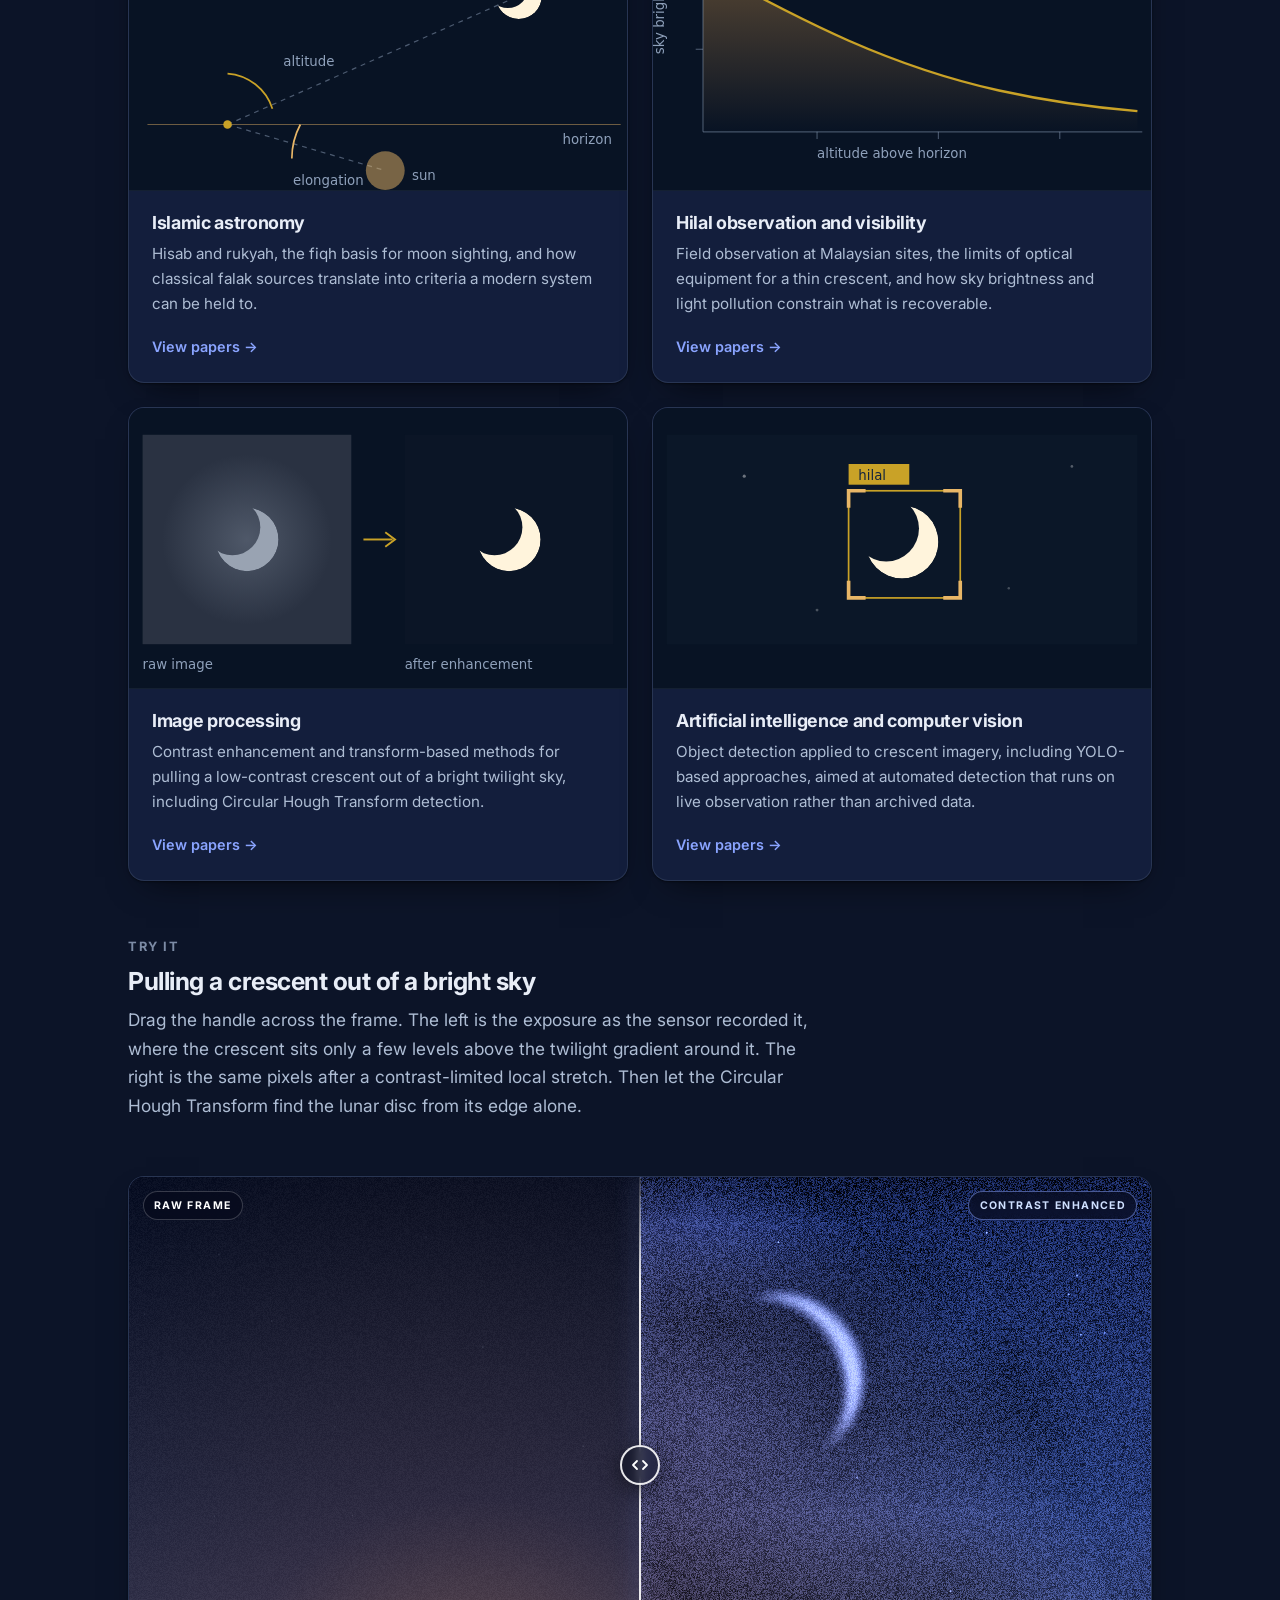
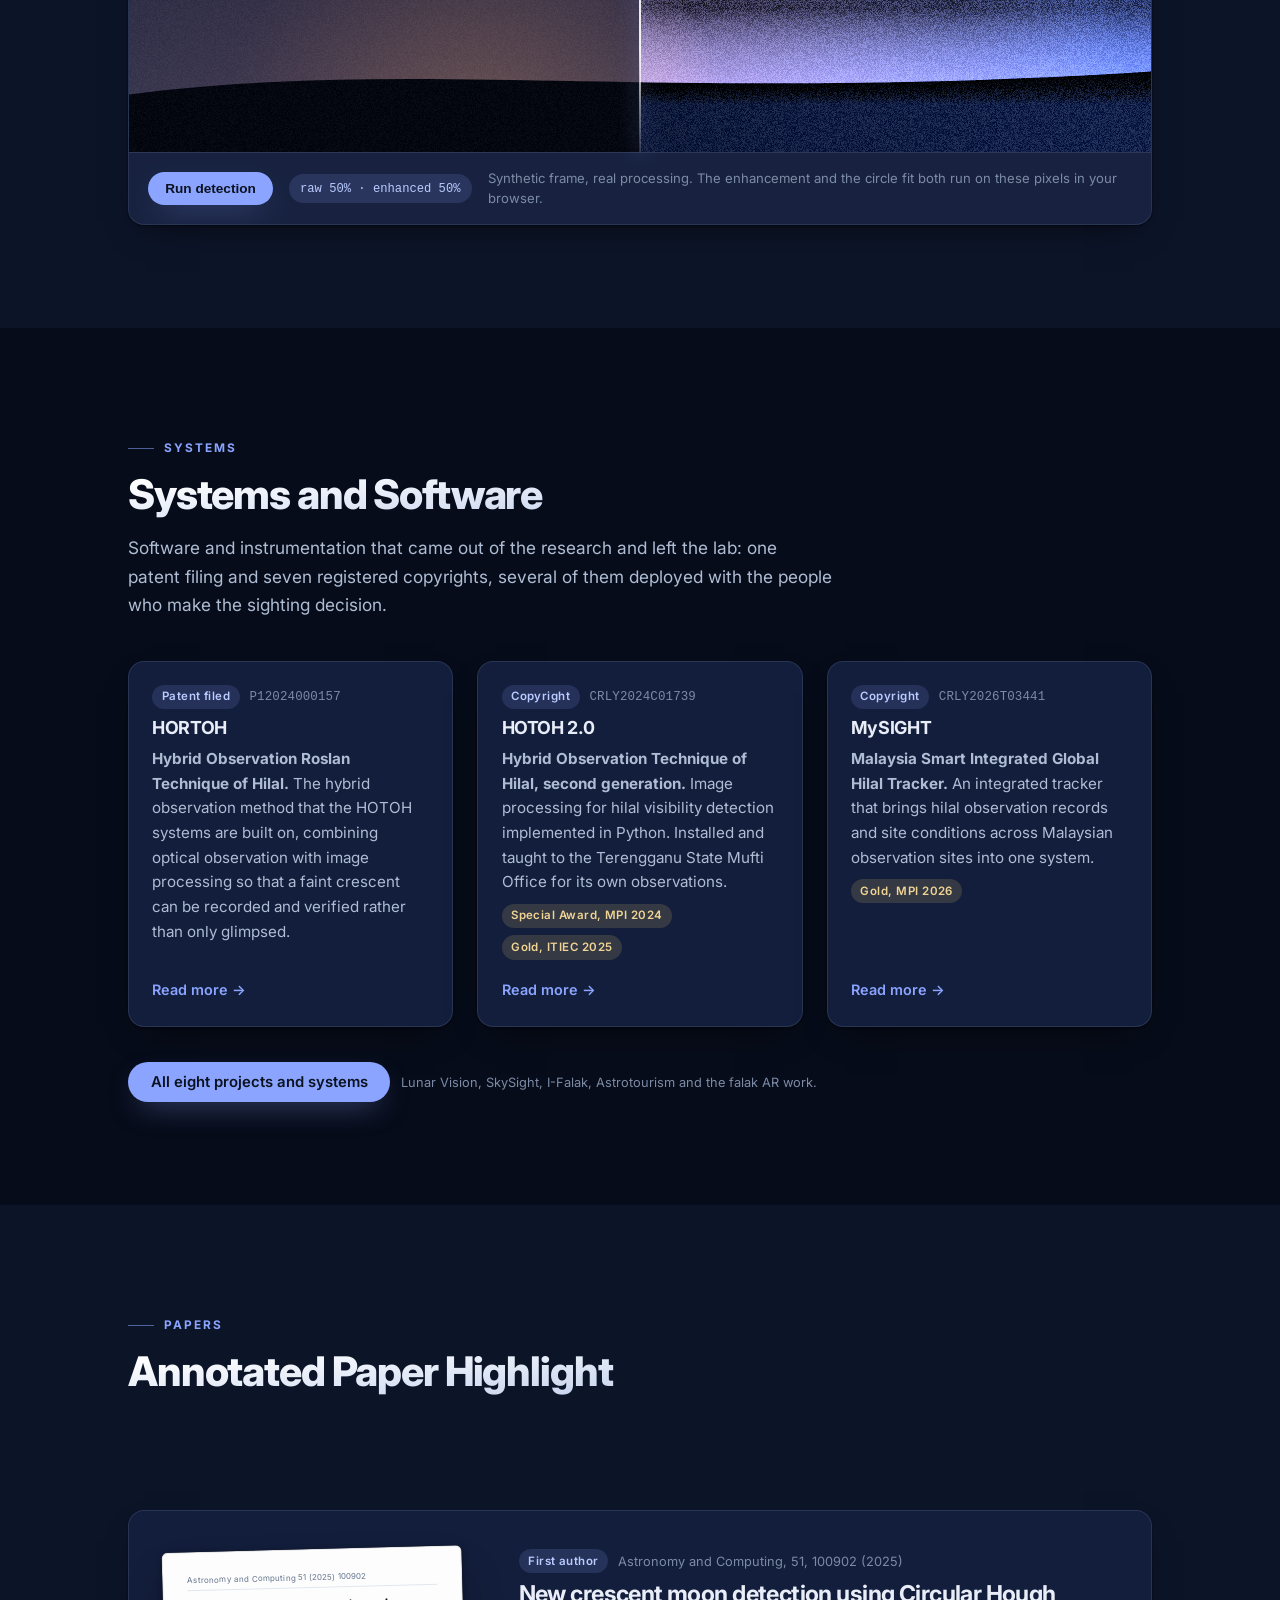
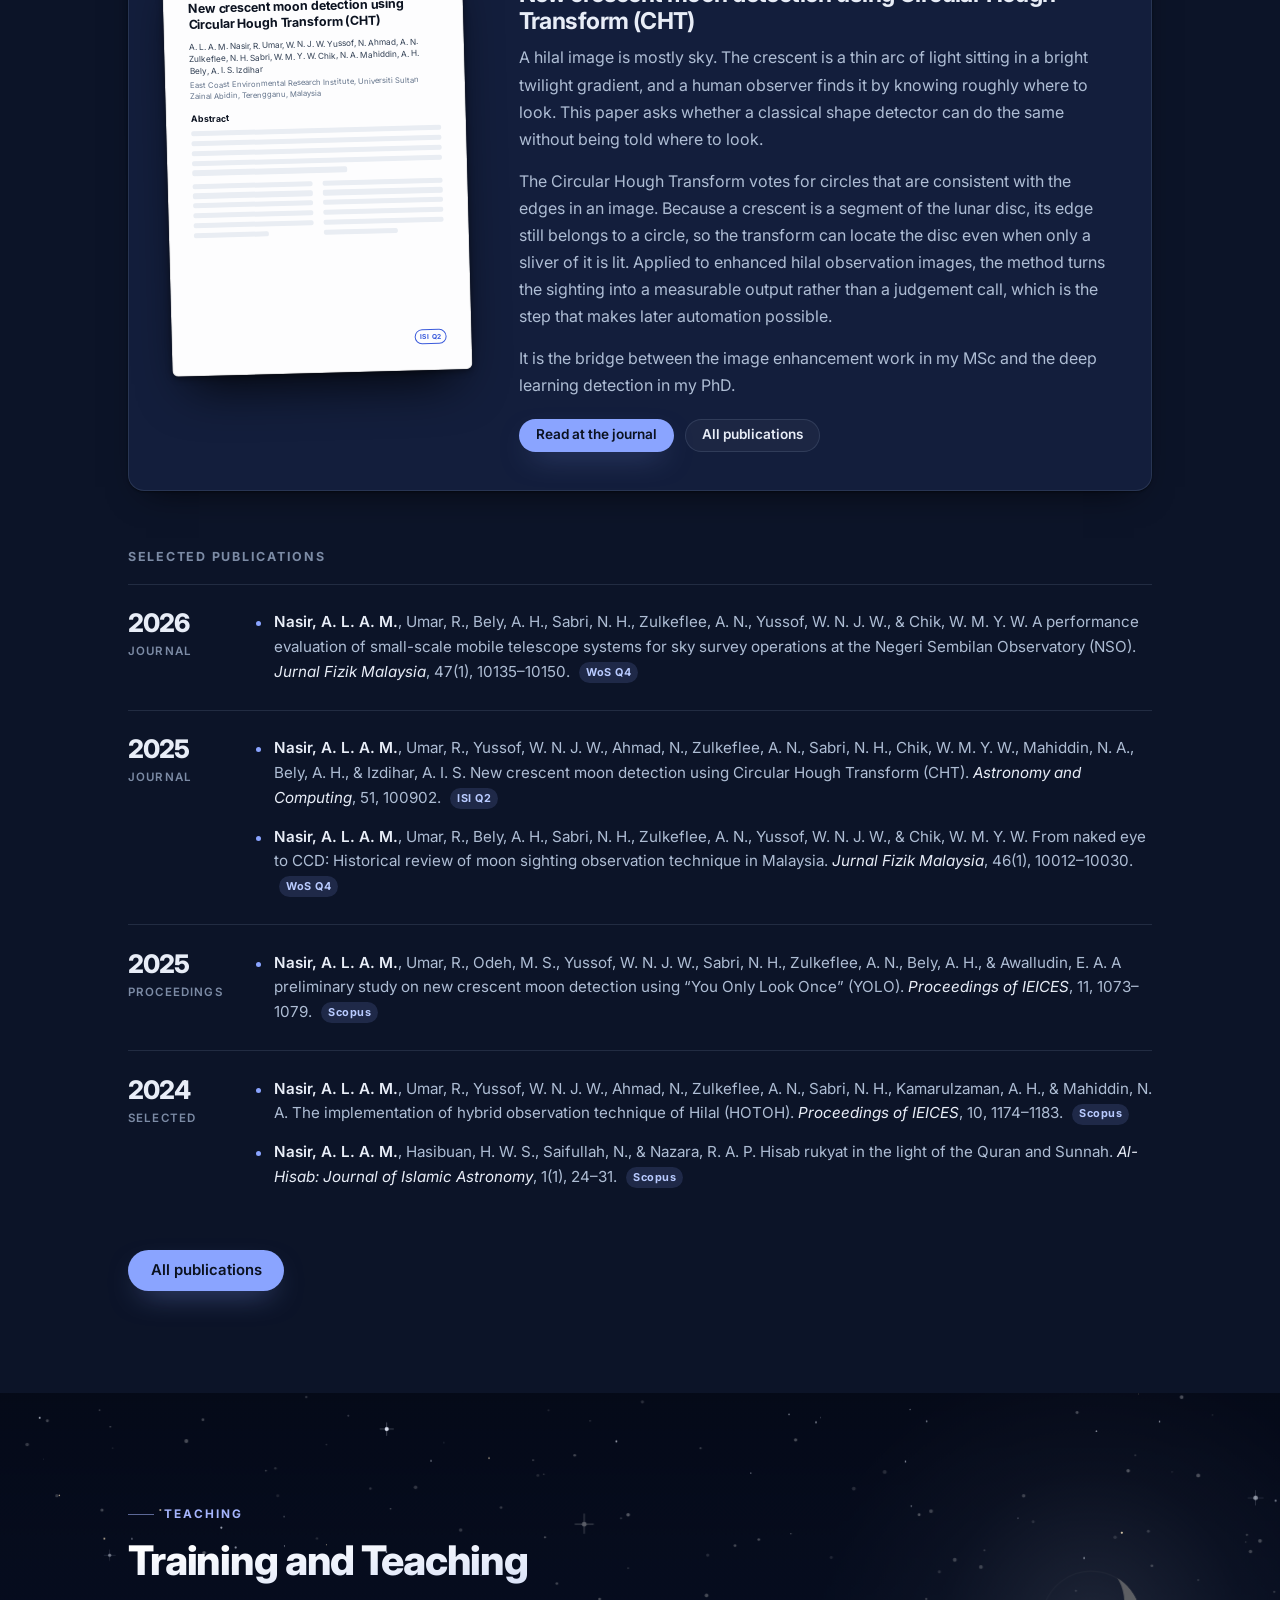
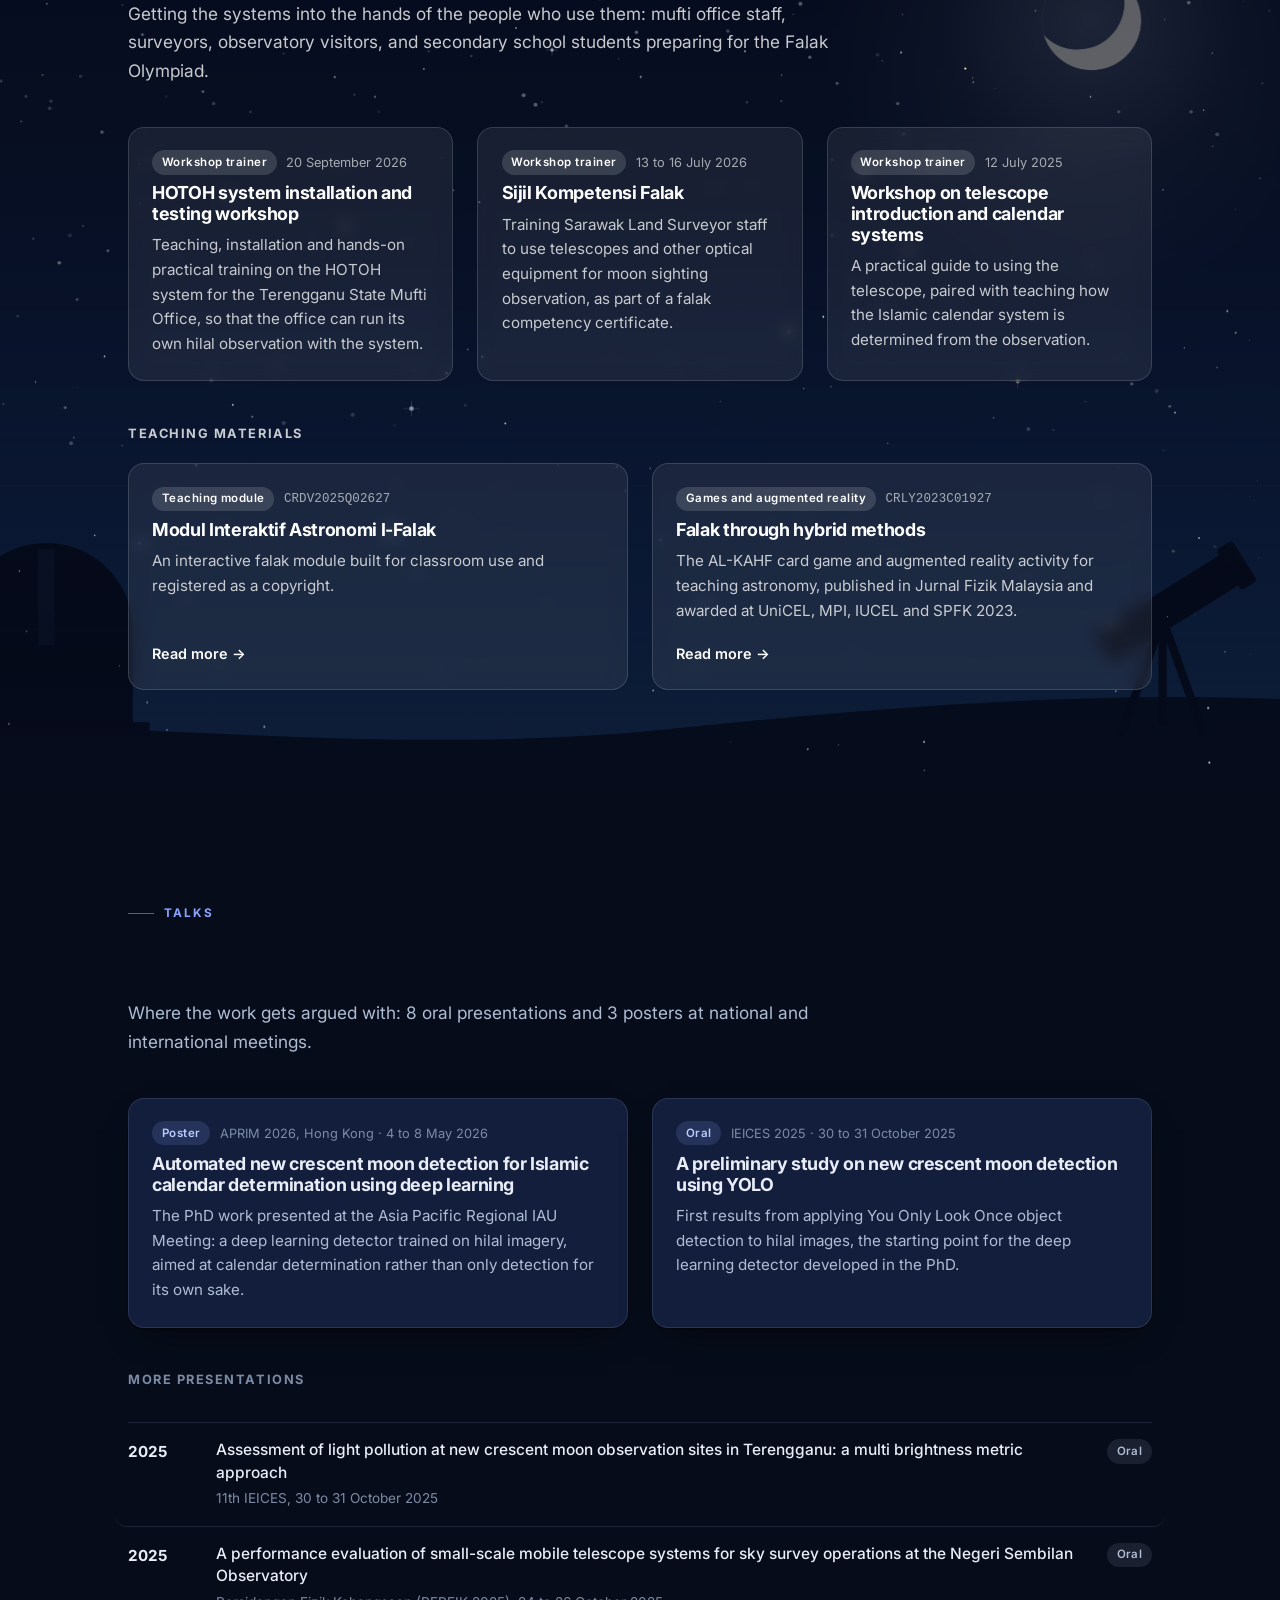
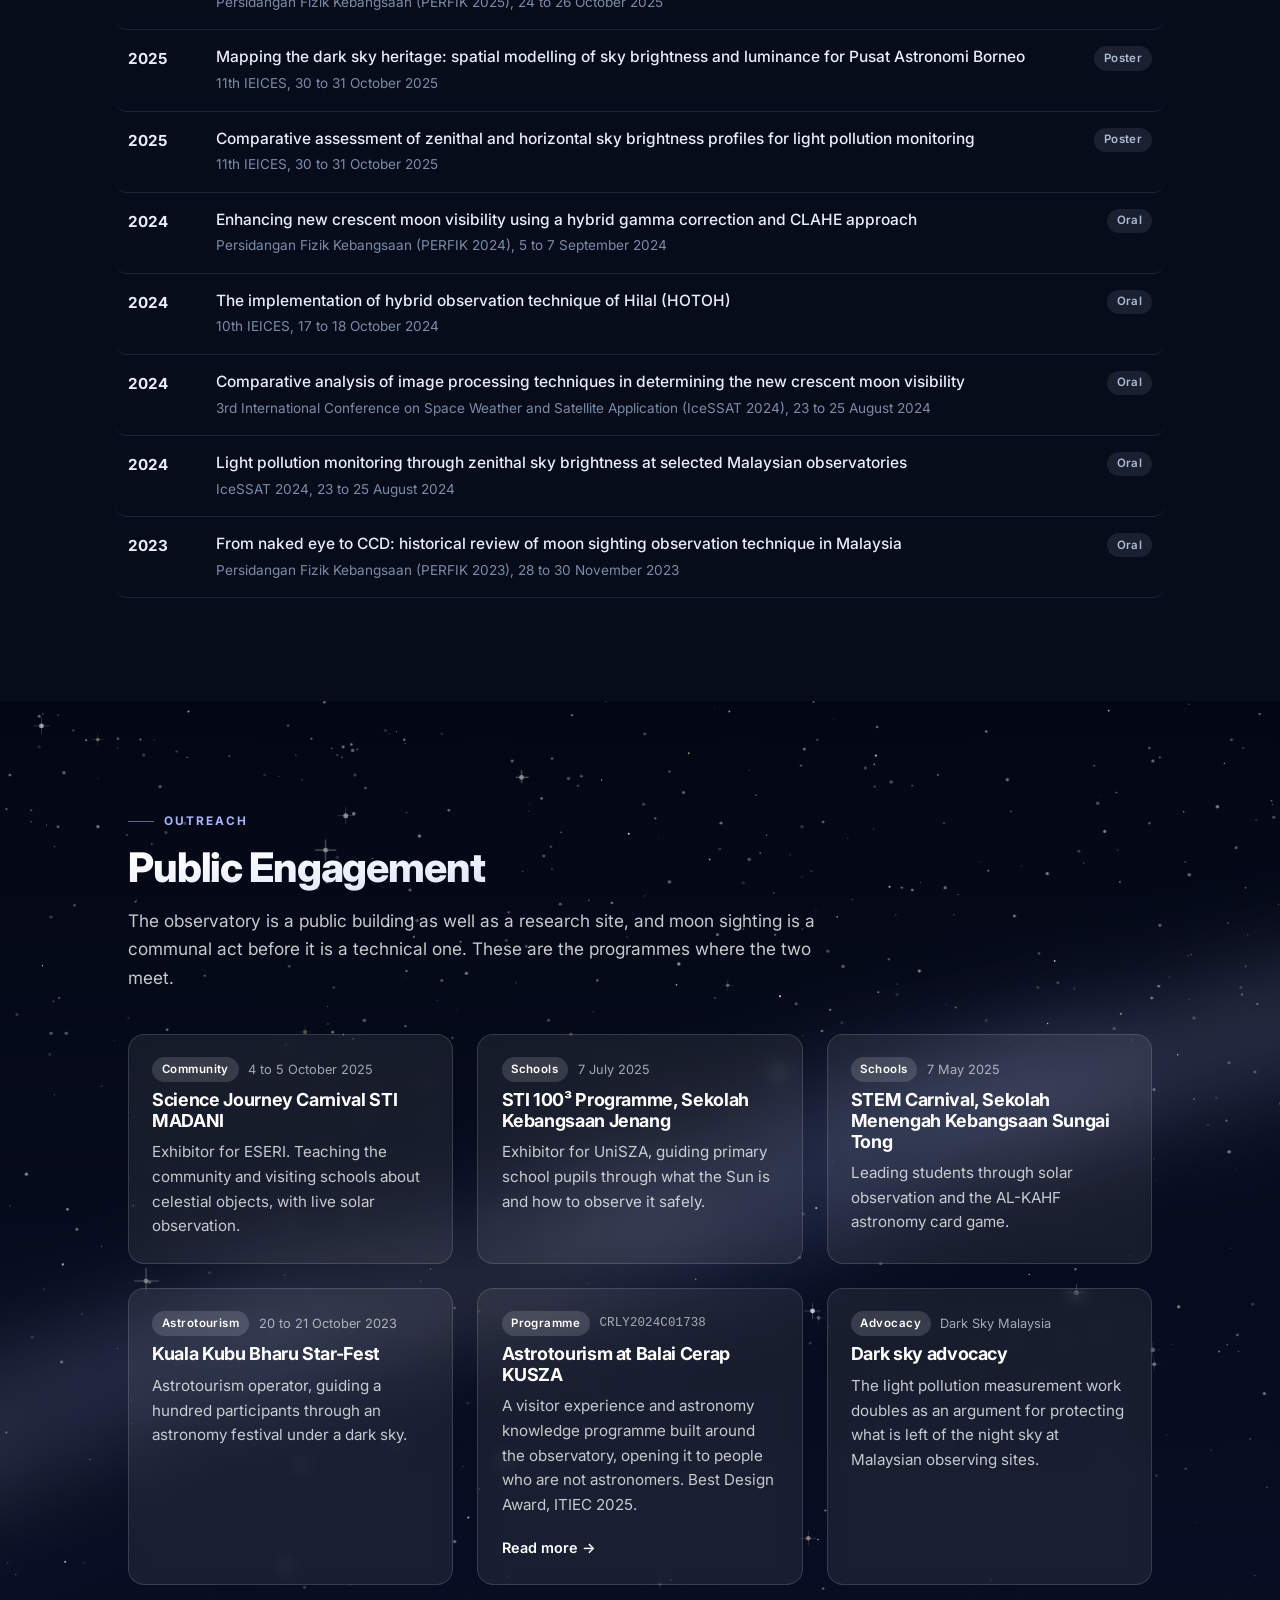
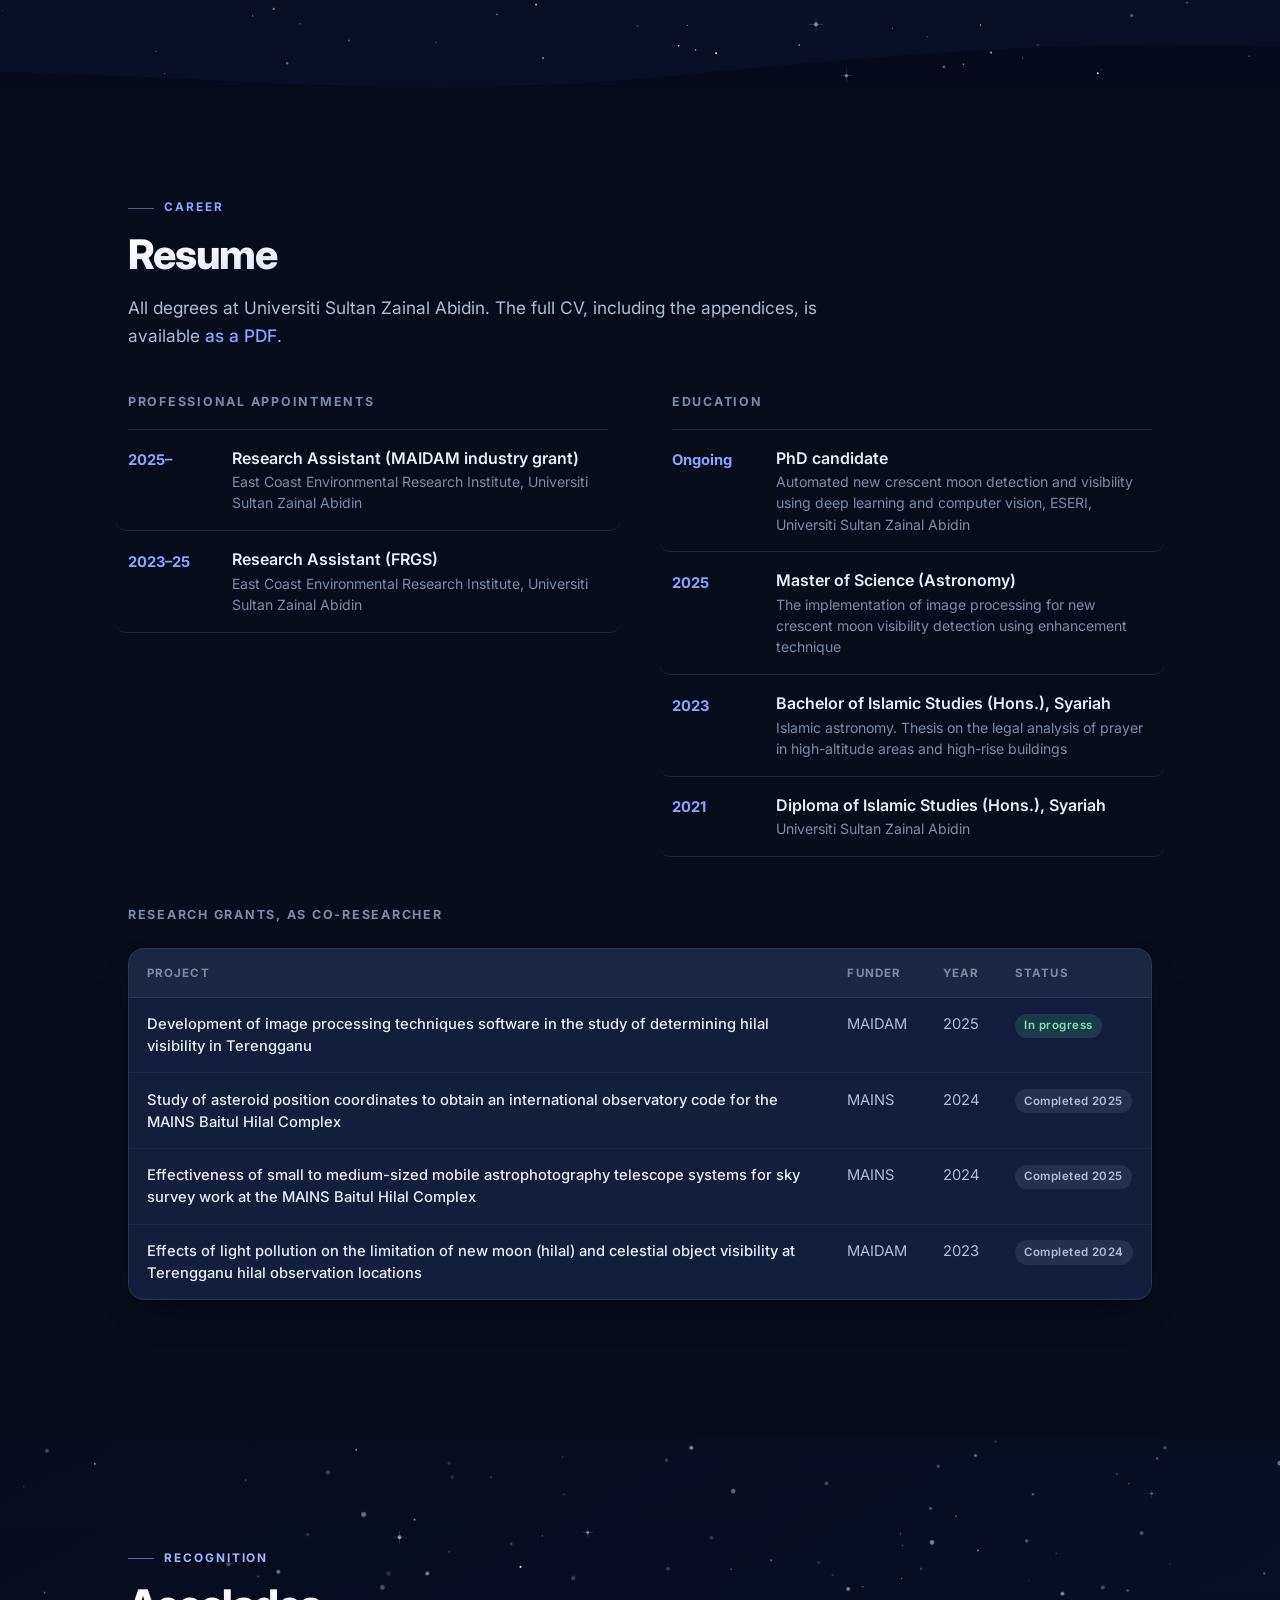
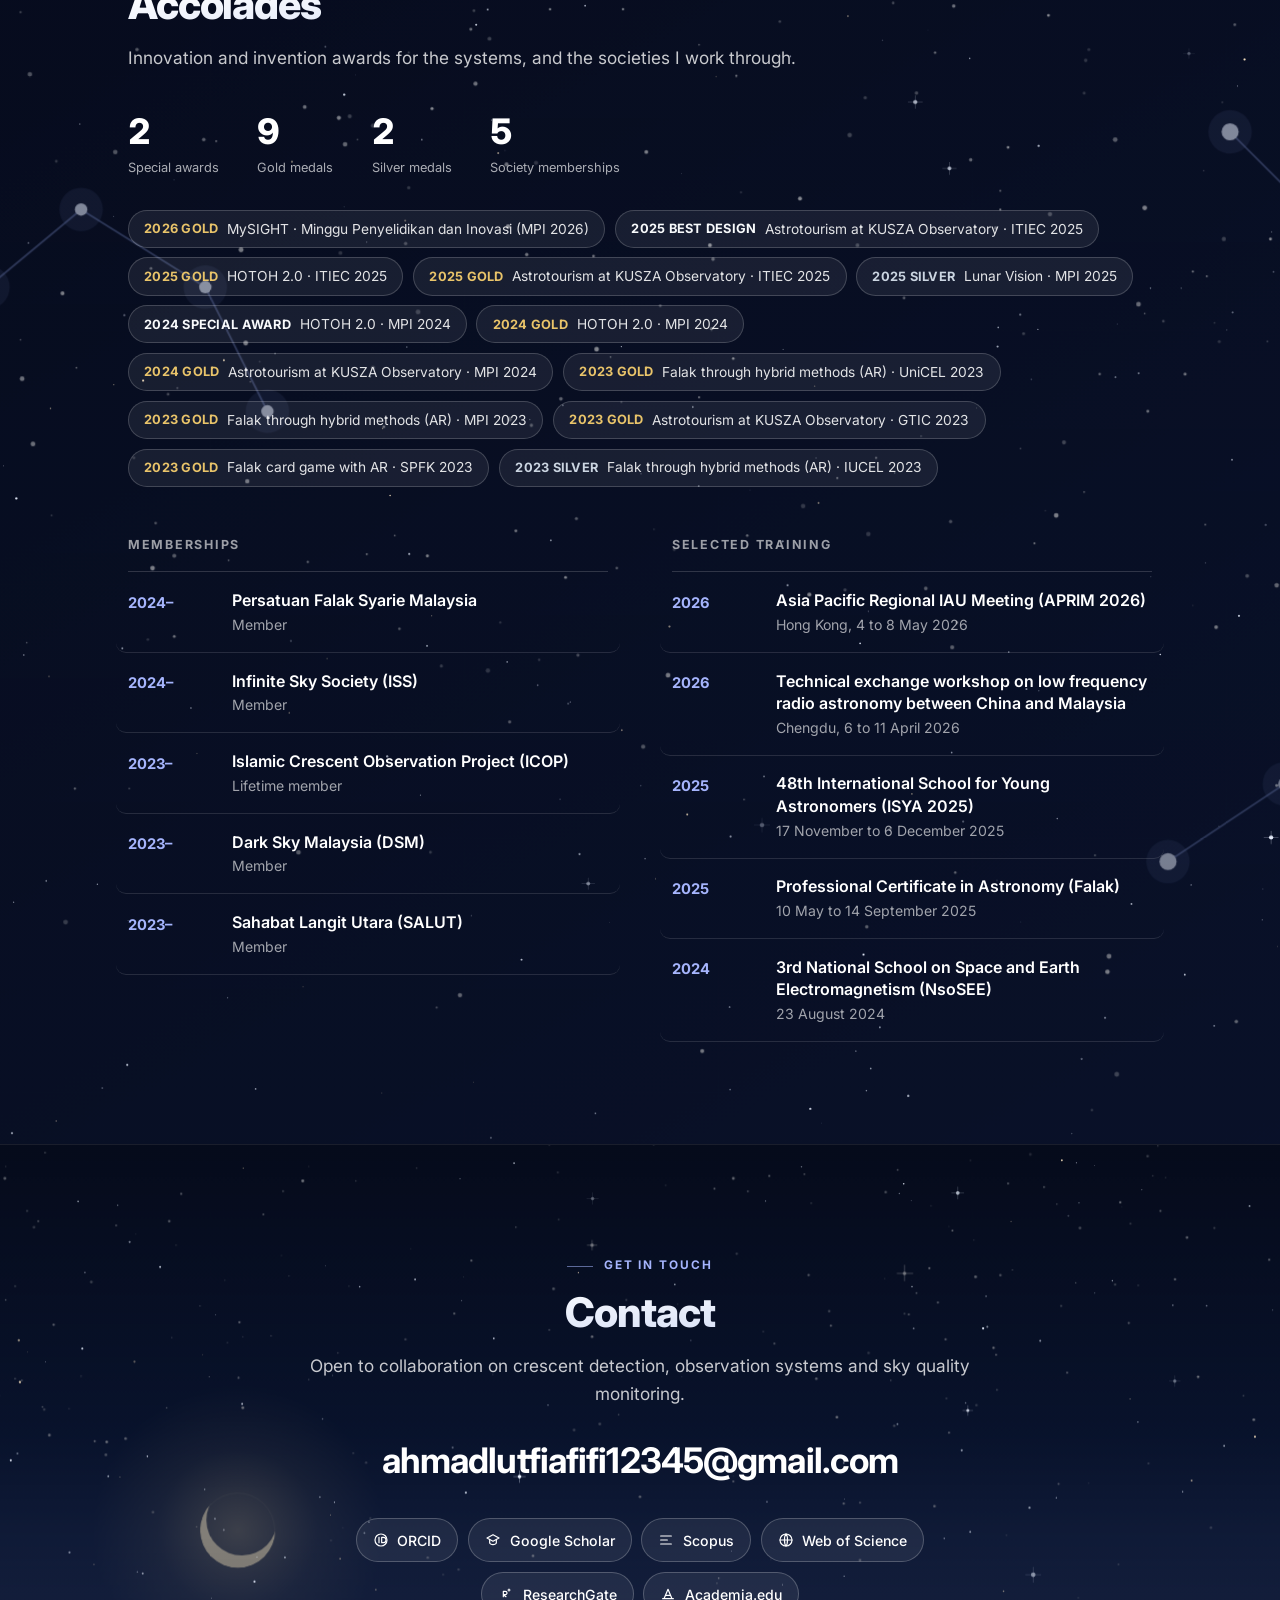
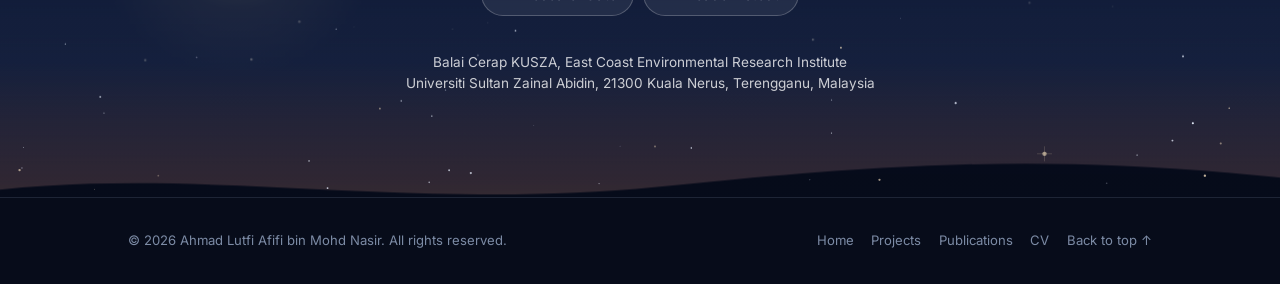
==== commit 53f61f1f: "Add files via upload" ====
--- a/index.html
+++ b/index.html
@@ -44,10 +44,10 @@
   ],
   "sameAs": [
     "https://orcid.org/0009-0008-9147-5234",
-    "https://scholar.google.com/citations?user=dQ2Bi_IAAAAJ&hl=en",
-    "https://www.scopus.com/authid/detail.uri?authorId=57208125285",
+    "https://scholar.google.com/citations?user=OkShL10AAAAJ&hl=en",
+    "https://www.scopus.com/authid/detail.uri?authorId=58812734600",
     "https://www.webofscience.com/wos/author/record/54318209",
-    "https://www.researchgate.net/profile/Ahmad_Lutfi_Afifi/"
+    "https://www.researchgate.net/profile/Ahmad-Lutfi-Afifi-Mohd-Nasir"
   ]
 }
 </script>
@@ -97,7 +97,7 @@
       <p class="role reveal d2">Research Assistant and PhD candidate at the East Coast Environmental Research Institute, Universiti Sultan Zainal Abidin</p>
       <div class="acts reveal d3">
         <a class="btn btn-primary" href="#about">Learn more</a>
-        <a class="btn btn-ghost" href="Ahmad_Lutfi_Afifi_CV.pdf">Download CV</a>
+        <a class="btn btn-ghost" href="Ahmad_Lutfi_Afifi_CV.pdf" target="_blank" rel="noopener">Download CV</a>
         <a class="btn btn-ghost" href="publications.html">Publications</a>
       </div>
     </div>
@@ -187,8 +187,8 @@
           <span>computer vision</span><span>sky brightness</span><span>light pollution</span>
         </div>
         <p class="stat-note">Counts follow the current CV. Indexed record on
-          <a href="https://scholar.google.com/citations?user=dQ2Bi_IAAAAJ&amp;hl=en">Google Scholar</a> and
-          <a href="https://www.scopus.com/authid/detail.uri?authorId=57208125285">Scopus</a>.</p>
+          <a href="https://scholar.google.com/citations?user=OkShL10AAAAJ&amp;hl=en" target="_blank" rel="noopener">Google Scholar</a> and
+          <a href="https://www.scopus.com/authid/detail.uri?authorId=58812734600" target="_blank" rel="noopener">Scopus</a>.</p>
       </aside>
     </div>
   </div>
@@ -372,7 +372,7 @@
           in my PhD.</p>
         </div>
         <div class="acts">
-          <a class="btn btn-primary btn-sm" href="https://doi.org/10.1016/j.ascom.2024.100902">Read at the journal</a>
+          <a class="btn btn-primary btn-sm" href="https://doi.org/10.1016/j.ascom.2024.100902" target="_blank" rel="noopener">Read at the journal</a>
           <a class="btn btn-outline btn-sm" href="publications.html">All publications</a>
         </div>
       </div>
@@ -609,7 +609,7 @@
       <p class="eyebrow reveal">Career</p>
       <h2 class="reveal">Resume</h2>
       <p class="lead reveal d1">All degrees at Universiti Sultan Zainal Abidin. The full CV, including the appendices,
-        is available <a href="Ahmad_Lutfi_Afifi_CV.pdf">as a PDF</a>.</p>
+        is available <a href="Ahmad_Lutfi_Afifi_CV.pdf" target="_blank" rel="noopener">as a PDF</a>.</p>
     </div>
     <div class="cols-2">
       <div class="reveal">
@@ -715,12 +715,12 @@
       sky quality monitoring.</p>
     <a class="mail reveal d1" href="mailto:ahmadlutfiafifi12345@gmail.com">ahmadlutfiafifi12345@gmail.com</a>
     <div class="links reveal d2">
-      <a href="https://orcid.org/0009-0008-9147-5234"><svg viewBox="0 0 24 24" aria-hidden="true"><circle cx="12" cy="12" r="9"/><path d="M9 8v8M13 8h2.5a4 4 0 0 1 0 8H13z"/></svg>ORCID</a>
-      <a href="https://scholar.google.com/citations?user=OkShL10AAAAJ&hl=en&oi=ao"><svg viewBox="0 0 24 24" aria-hidden="true"><path d="M3 9l9-5 9 5-9 5z"/><path d="M7 11.5V16c0 1.5 2.5 3 5 3s5-1.5 5-3v-4.5"/></svg>Google Scholar</a>
-      <a href="https://www.scopus.com/authid/detail.uri?authorId=58812734600&origin=resultslist"><svg viewBox="0 0 24 24" aria-hidden="true"><path d="M4 6h16M4 12h10M4 18h16"/></svg>Scopus</a>
-      <a href="https://www.webofscience.com/wos/author/record/54318209"><svg viewBox="0 0 24 24" aria-hidden="true"><circle cx="12" cy="12" r="9"/><path d="M3 12h18M12 3c3 3 3 15 0 18M12 3c-3 3-3 15 0 18"/></svg>Web of Science</a>
-      <a href="https://www.researchgate.net/profile/Ahmad-Lutfi-Afifi-Mohd-Nasir"><svg viewBox="0 0 24 24" aria-hidden="true"><path d="M8 16V8h3a2.5 2.5 0 0 1 0 5H8l4 3"/><path d="M15 6h3M16.5 4.5v3"/></svg>ResearchGate</a>
-      <a href="https://unisze.academia.edu/AhmadLutfiAfifiMohdNasir"><svg viewBox="0 0 24 24" aria-hidden="true"><path d="M4 19h16M6 19l6-14 6 14M8.5 14h7"/></svg>Academia.edu</a>
+      <a href="https://orcid.org/0009-0008-9147-5234" target="_blank" rel="noopener"><svg viewBox="0 0 24 24" aria-hidden="true"><circle cx="12" cy="12" r="9"/><path d="M9 8v8M13 8h2.5a4 4 0 0 1 0 8H13z"/></svg>ORCID</a>
+      <a href="https://scholar.google.com/citations?user=OkShL10AAAAJ&amp;hl=en" target="_blank" rel="noopener"><svg viewBox="0 0 24 24" aria-hidden="true"><path d="M3 9l9-5 9 5-9 5z"/><path d="M7 11.5V16c0 1.5 2.5 3 5 3s5-1.5 5-3v-4.5"/></svg>Google Scholar</a>
+      <a href="https://www.scopus.com/authid/detail.uri?authorId=58812734600" target="_blank" rel="noopener"><svg viewBox="0 0 24 24" aria-hidden="true"><path d="M4 6h16M4 12h10M4 18h16"/></svg>Scopus</a>
+      <a href="https://www.webofscience.com/wos/author/record/54318209" target="_blank" rel="noopener"><svg viewBox="0 0 24 24" aria-hidden="true"><circle cx="12" cy="12" r="9"/><path d="M3 12h18M12 3c3 3 3 15 0 18M12 3c-3 3-3 15 0 18"/></svg>Web of Science</a>
+      <a href="https://www.researchgate.net/profile/Ahmad-Lutfi-Afifi-Mohd-Nasir" target="_blank" rel="noopener"><svg viewBox="0 0 24 24" aria-hidden="true"><path d="M8 16V8h3a2.5 2.5 0 0 1 0 5H8l4 3"/><path d="M15 6h3M16.5 4.5v3"/></svg>ResearchGate</a>
+      <a href="https://unisze.academia.edu/AhmadLutfiAfifiMohdNasir" target="_blank" rel="noopener"><svg viewBox="0 0 24 24" aria-hidden="true"><path d="M4 19h16M6 19l6-14 6 14M8.5 14h7"/></svg>Academia.edu</a>
     </div>
     <p class="addr reveal d3">Balai Cerap KUSZA, East Coast Environmental Research Institute<br>
       Universiti Sultan Zainal Abidin, 21300 Kuala Nerus, Terengganu, Malaysia</p>
@@ -736,7 +736,7 @@
       <a href="index.html">Home</a>
       <a href="projects.html">Projects</a>
       <a href="publications.html">Publications</a>
-      <a href="Ahmad_Lutfi_Afifi_CV.pdf">CV</a>
+      <a href="Ahmad_Lutfi_Afifi_CV.pdf" target="_blank" rel="noopener">CV</a>
       <a href="#top">Back to top &uarr;</a>
     </nav>
   </div>
--- a/style.css
+++ b/style.css
@@ -393,14 +393,9 @@
    11. Short Bio interactions
    ========================================================================== */
 
-/* Reading focus. The paragraph under the cursor stays lit while its siblings
-   recede. Guarded to devices with a real pointer, so a tap on a phone can
-   never leave the bio stuck in a dimmed state. */
-@media (hover:hover) and (pointer:fine){
-  .focus-read p{transition:opacity .35s ease,color .35s ease}
-  .focus-read:hover p{opacity:.45}
-  .focus-read p:hover{opacity:1;color:var(--ink)}
-}
+/* The paragraph dimming that used to live here was removed when the bio gained
+   the scatter effect in section 13. Running both meant the paragraph you were
+   reading came apart while its neighbours faded at the same time. */
 
 /* Glossary term. Dotted underline at rest; lights up on hover or keyboard
    focus and reveals its definition. The definition is a real element rather
@@ -608,3 +603,34 @@
   .nav ul a::after{transition:none}
   .card::before,.card::after{transition:none}
 }
+
+/* ==========================================================================
+   13. Pointer effects
+   Both pieces below are driven by script.js and are switched off entirely for
+   coarse pointers and for anyone who has asked for reduced motion, so a phone
+   keeps its native tap behaviour and its native cursor.
+   ========================================================================== */
+
+/* --- Droplet cursor ------------------------------------------------------
+   A single fixed canvas covers the viewport and draws the bead and its
+   ripples. The native cursor is hidden only while the pointer is actually
+   inside a sky section and away from anything clickable, which is why the
+   class is toggled on the root element rather than set in one place. */
+.droplet{position:fixed;inset:0;z-index:70;pointer-events:none;display:block}
+html.drop-on,html.drop-on body{cursor:none}
+html.drop-on a,html.drop-on button,html.drop-on input{cursor:none}
+
+/* --- Scattering words ----------------------------------------------------
+   script.js wraps every word of the bio in one of these. The transition is
+   what gives the spring: the script sets a target transform each frame and
+   the browser eases towards it, then back to nothing when the pointer leaves. */
+.focus-read .w{display:inline-block;transition:transform .38s cubic-bezier(.22,.9,.28,1),
+  color .38s ease,text-shadow .38s ease}
+.focus-read .w.lit{color:var(--ink);text-shadow:0 0 22px rgba(138,164,255,.55)}
+/* A glossary term scatters as one piece, underline and all, rather than
+   letting its text drift out from under its own dotted rule. */
+.focus-read .gl.w{display:inline-block}
+
+@media (prefers-reduced-motion:reduce){
+  .focus-read .w{transition:none}
+}
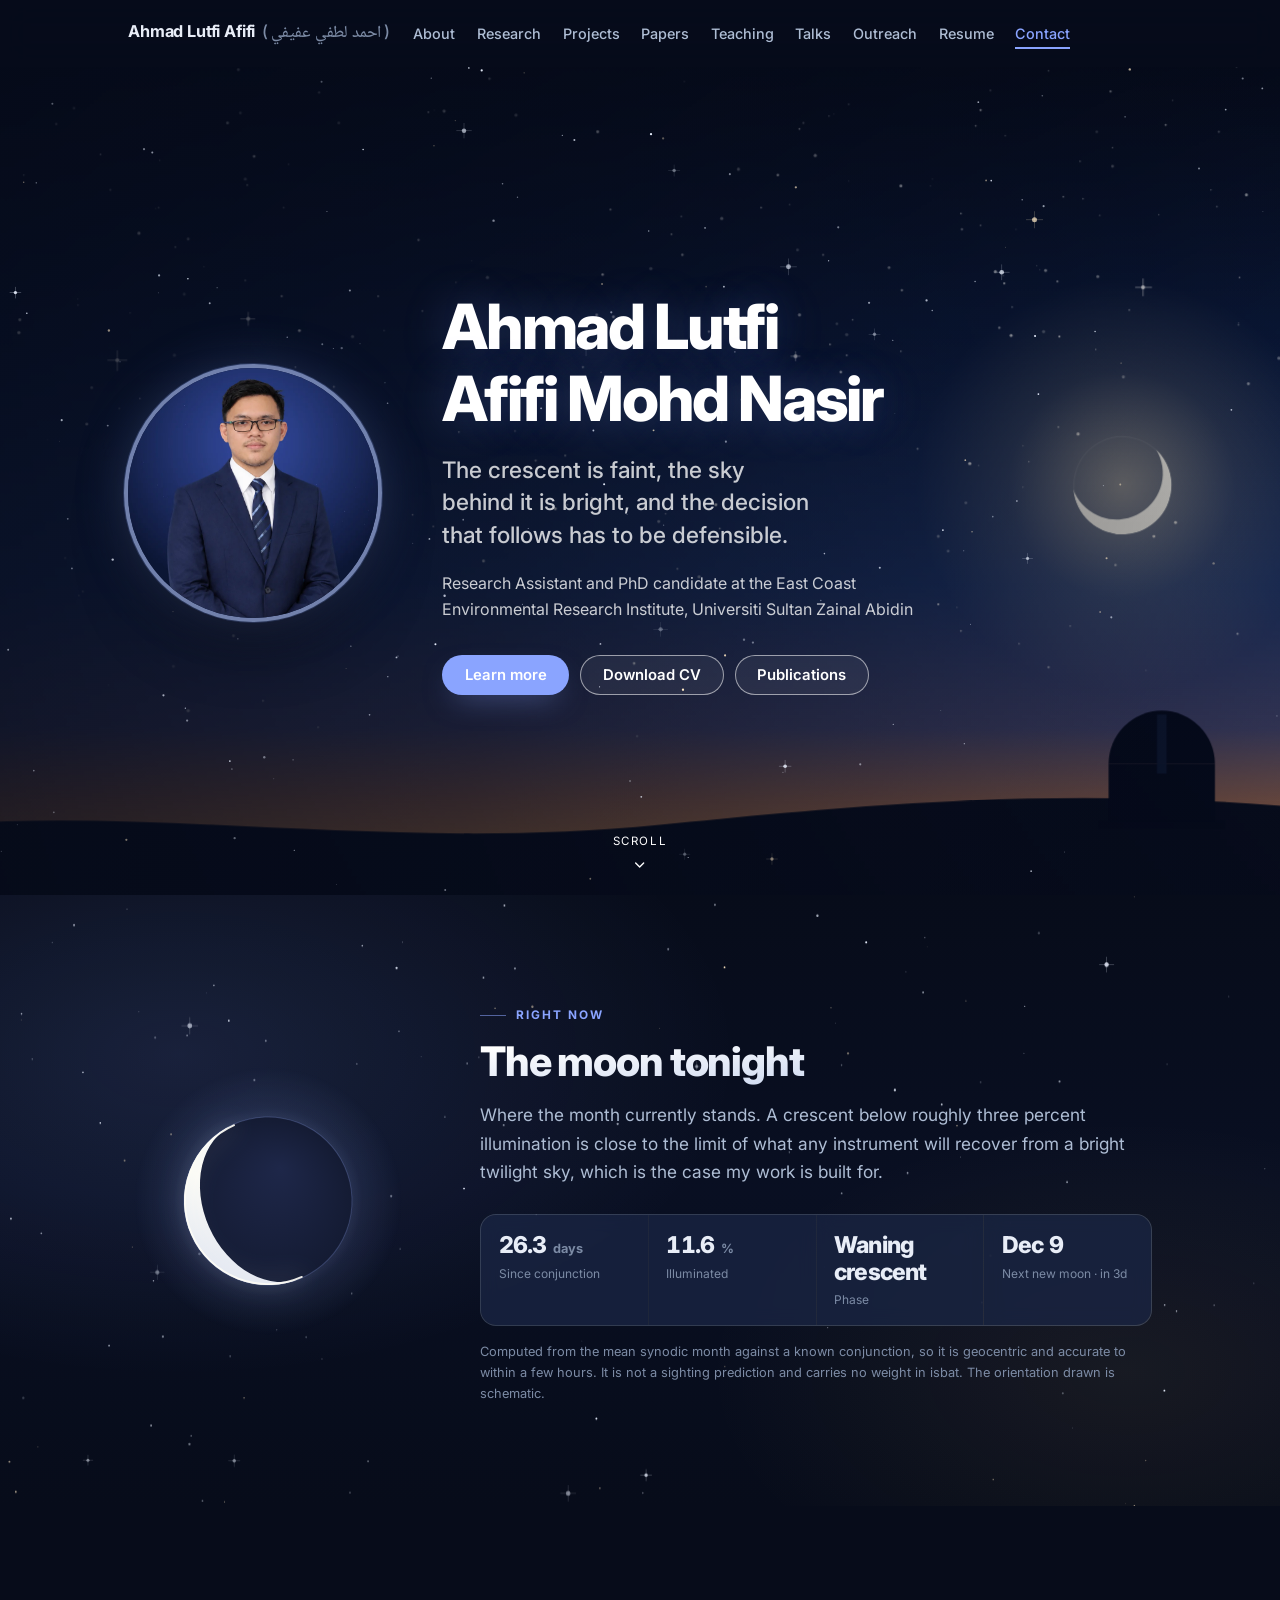
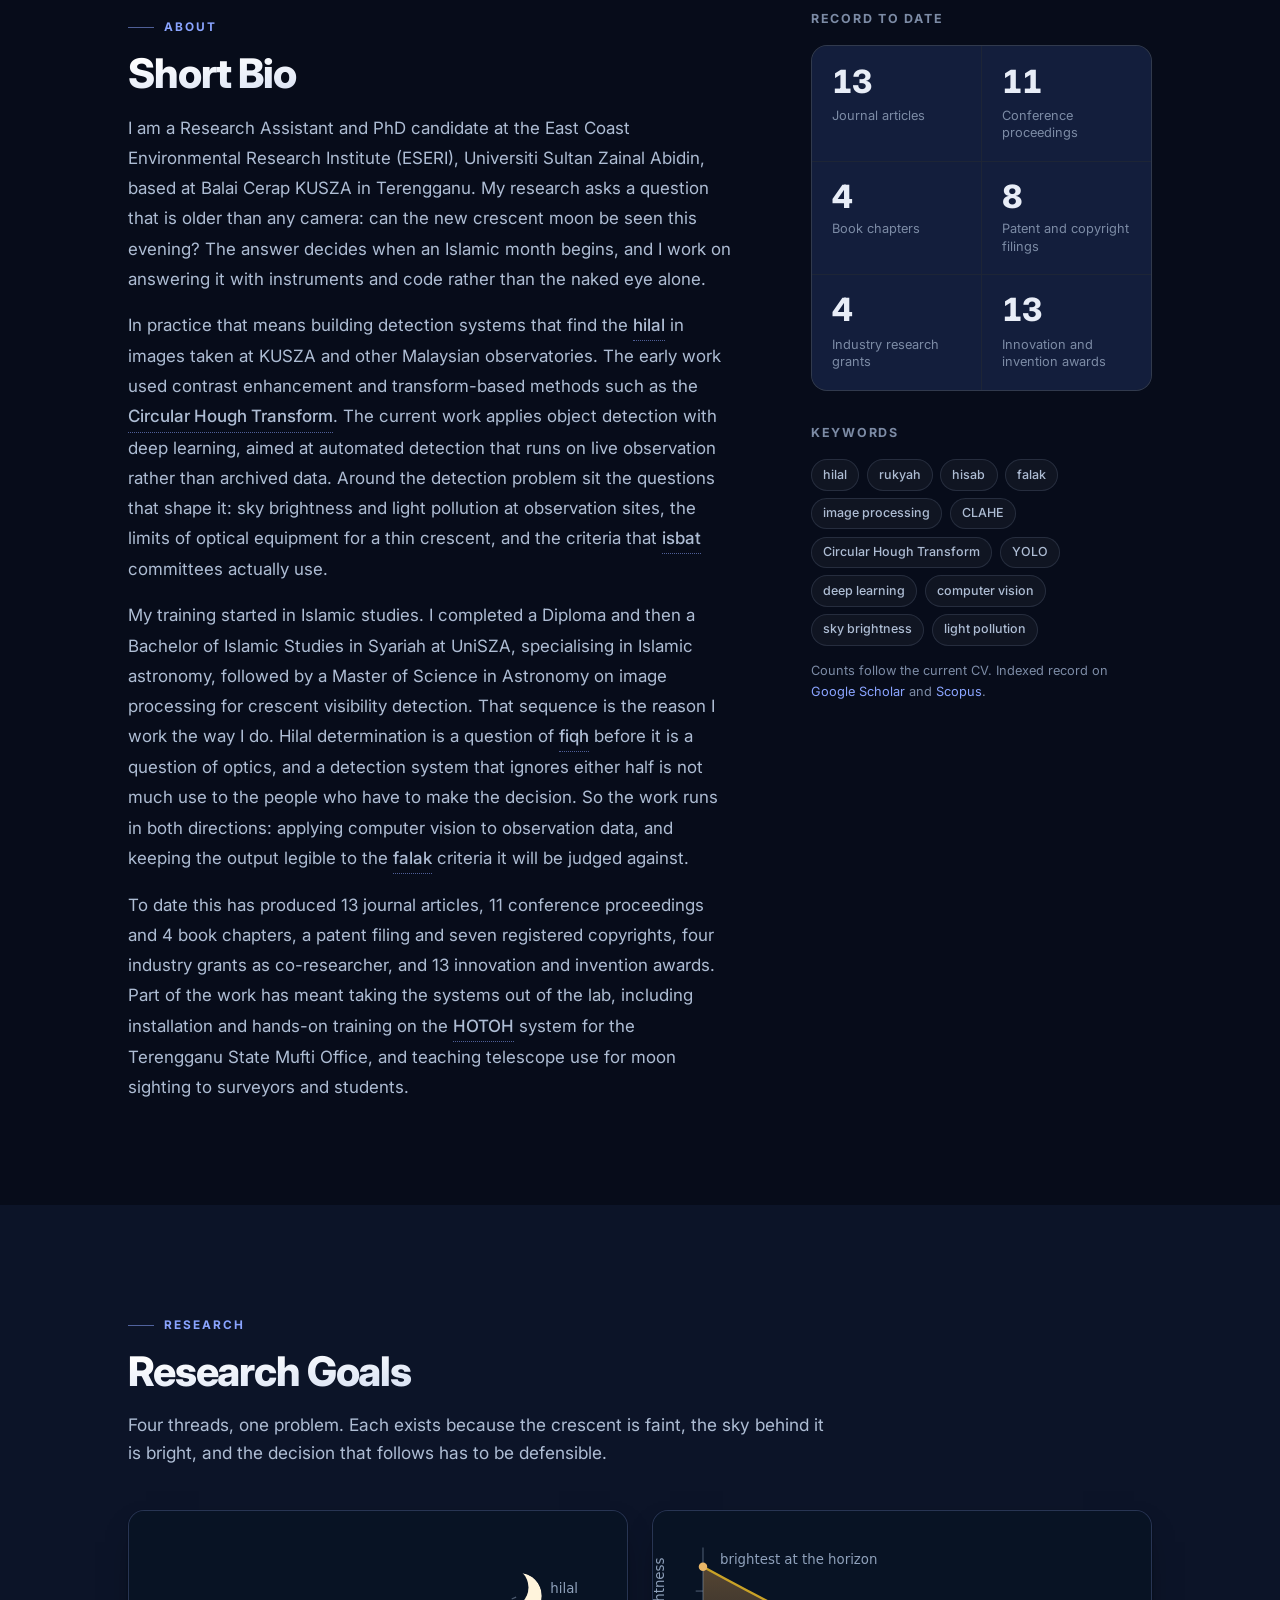
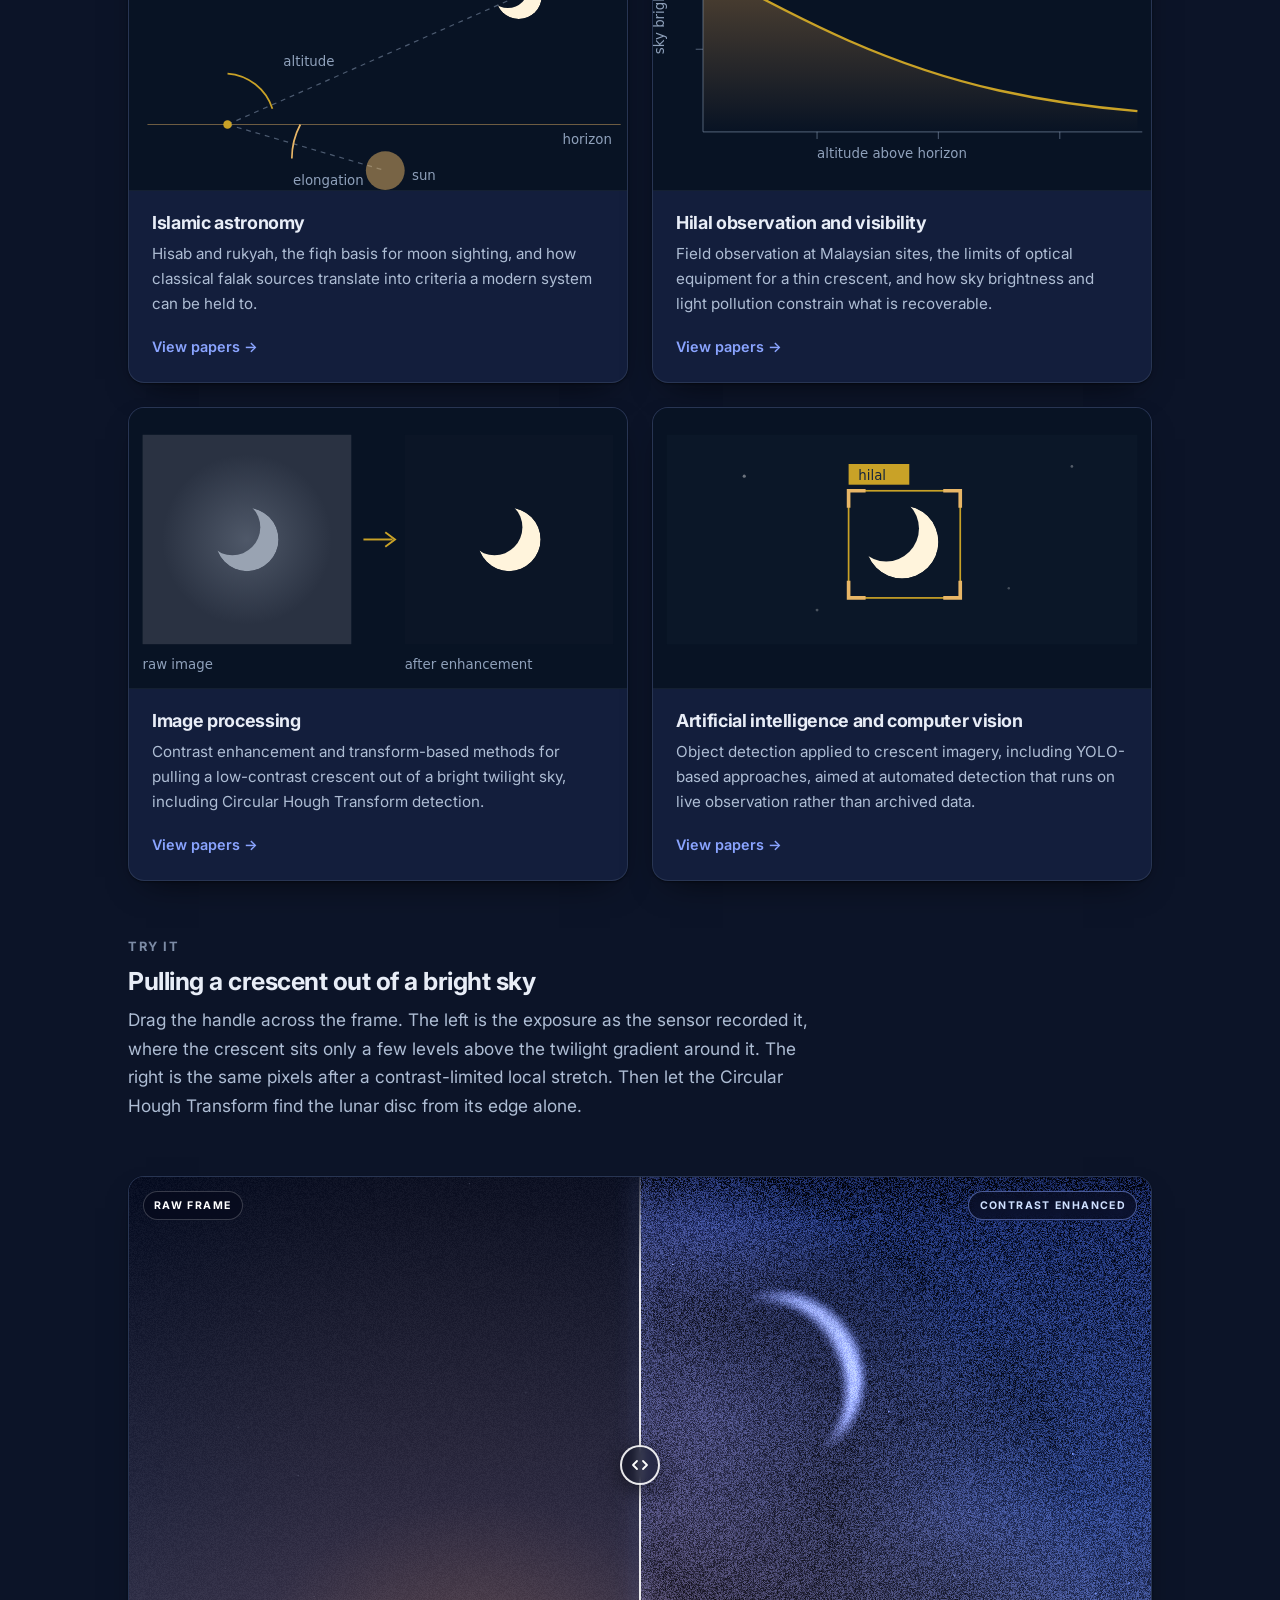
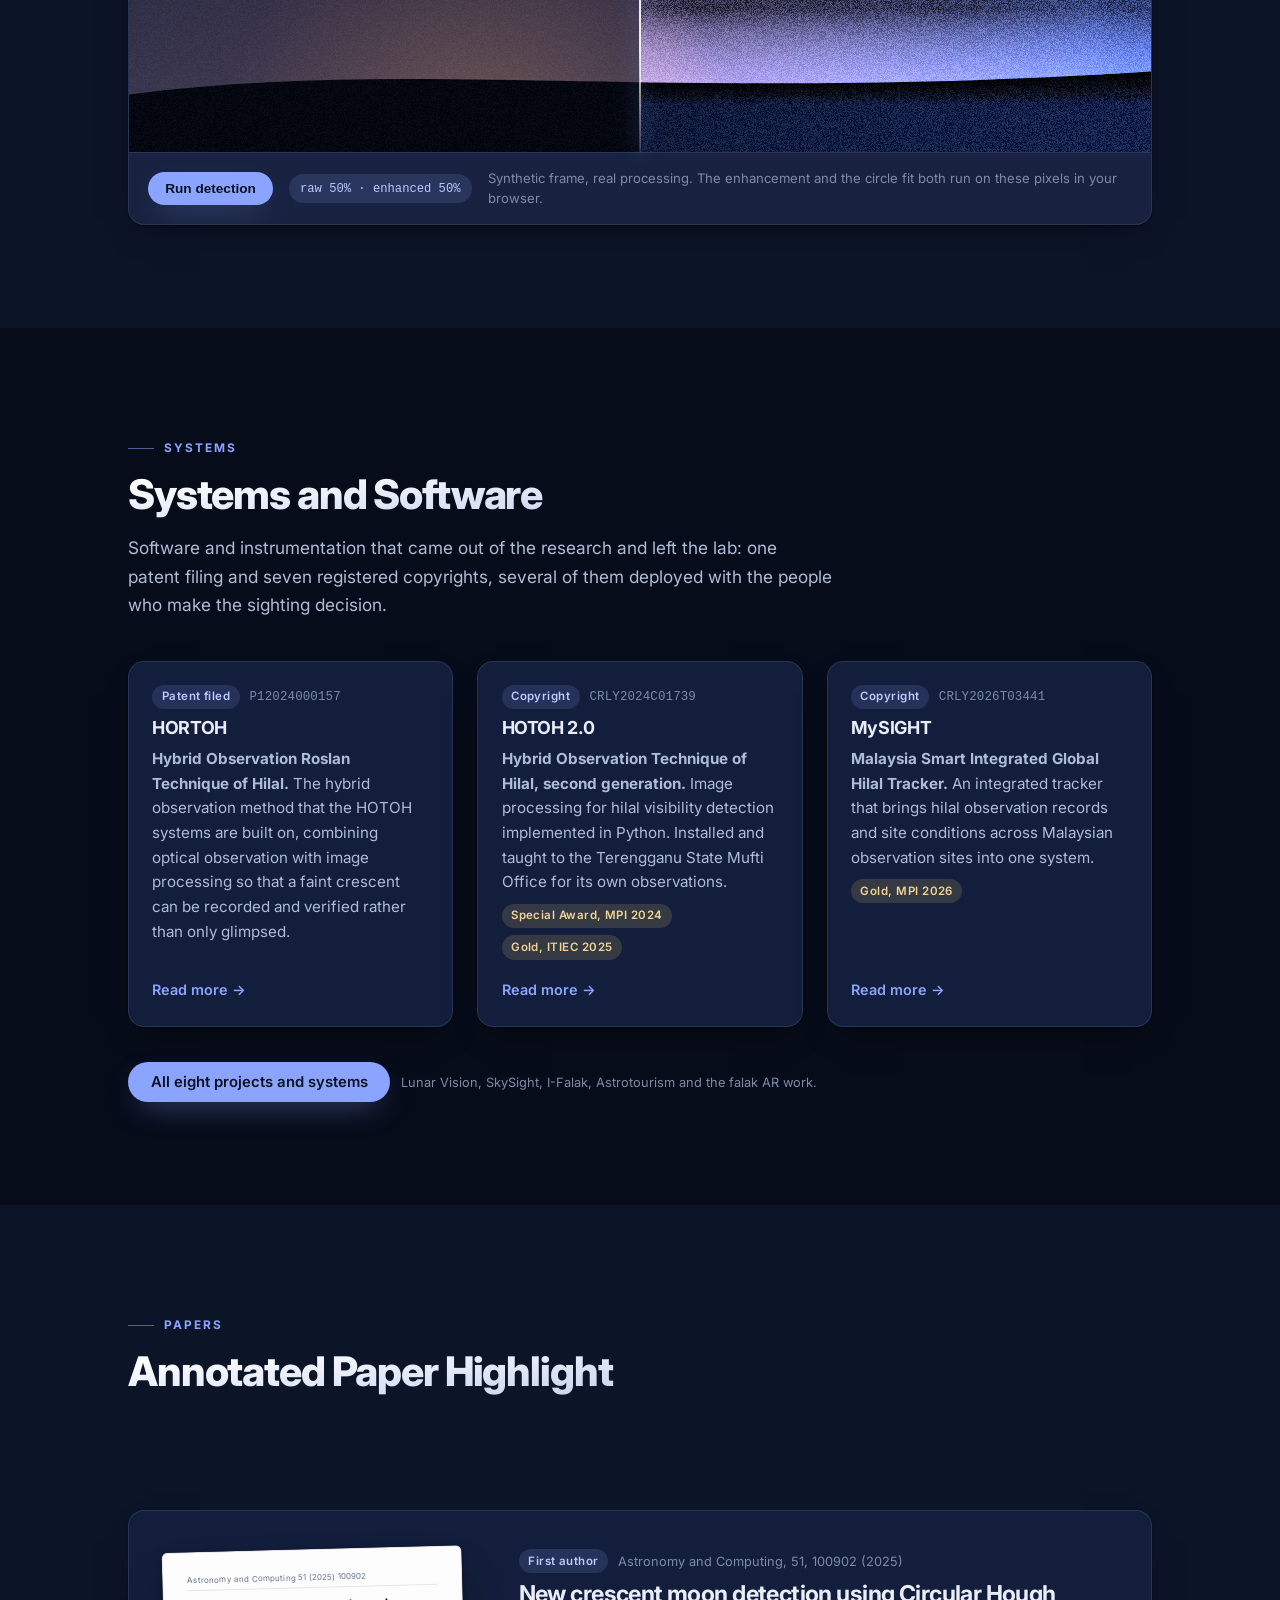
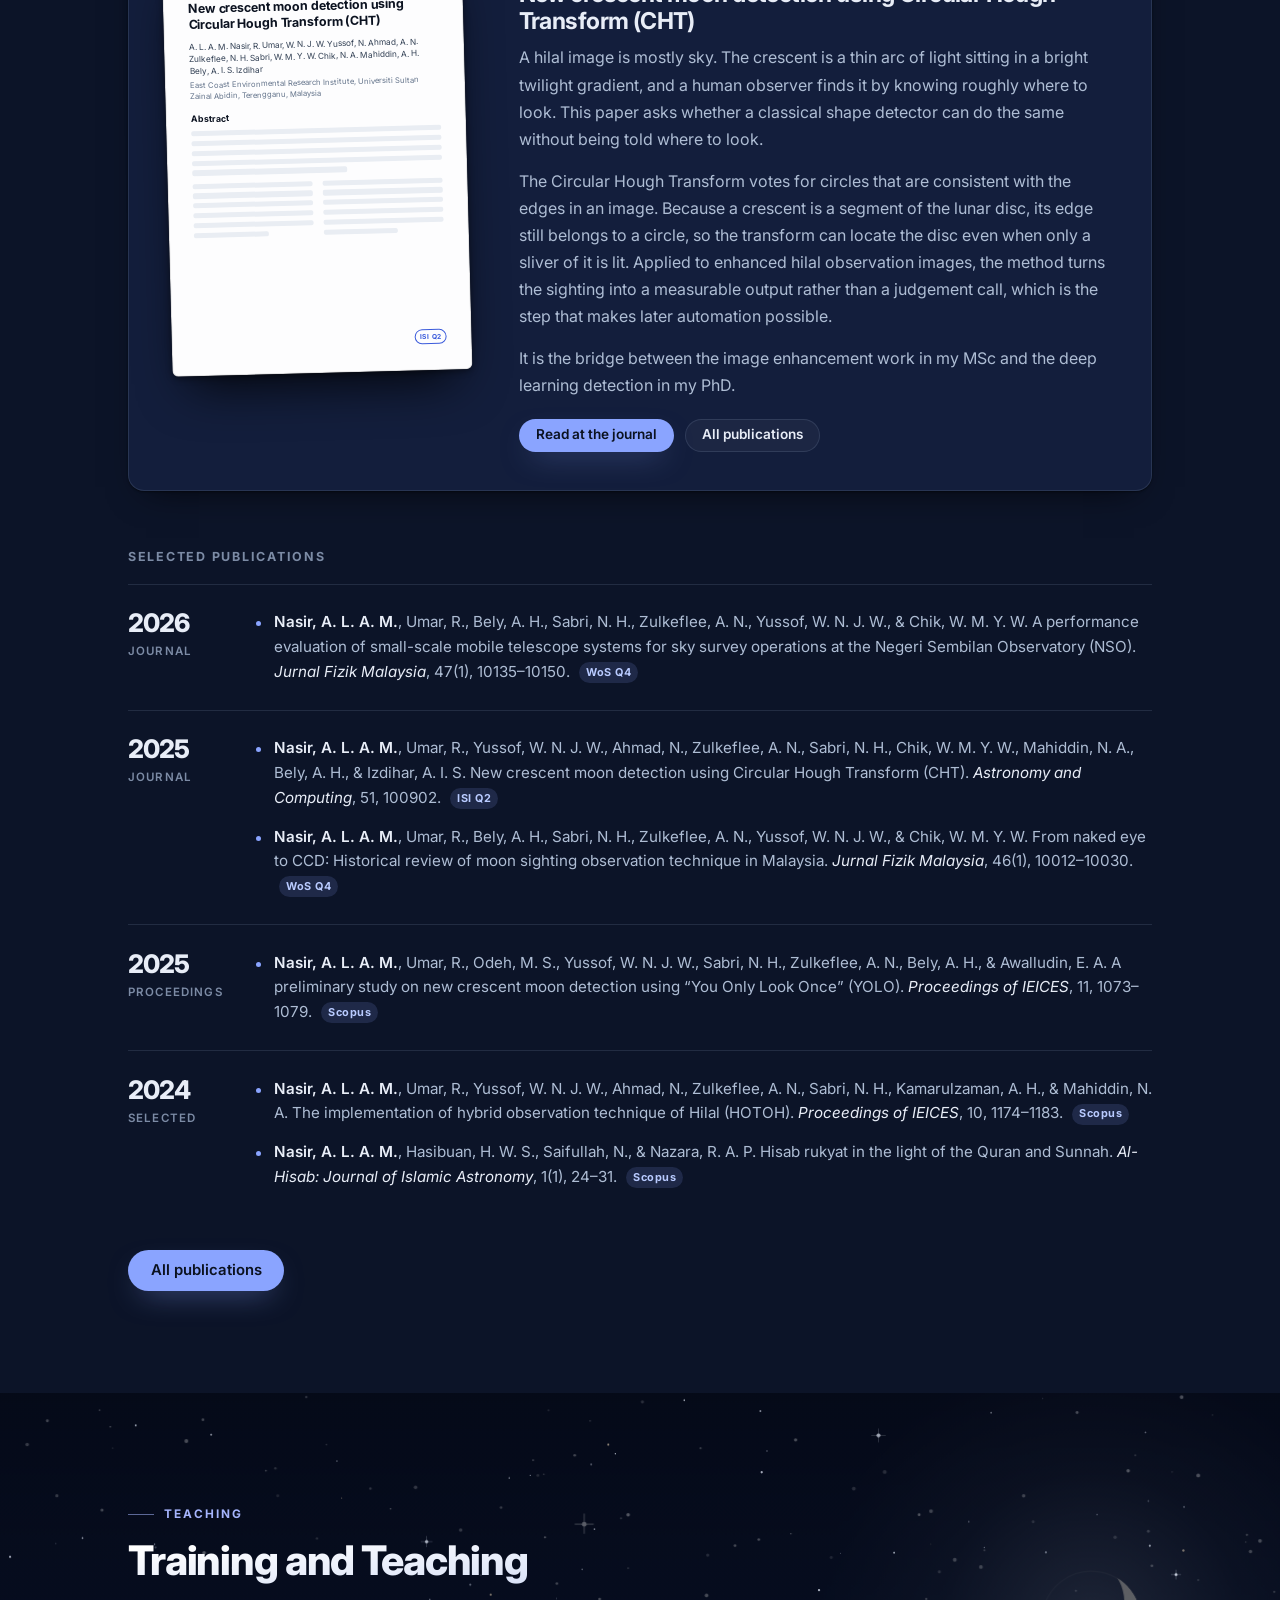
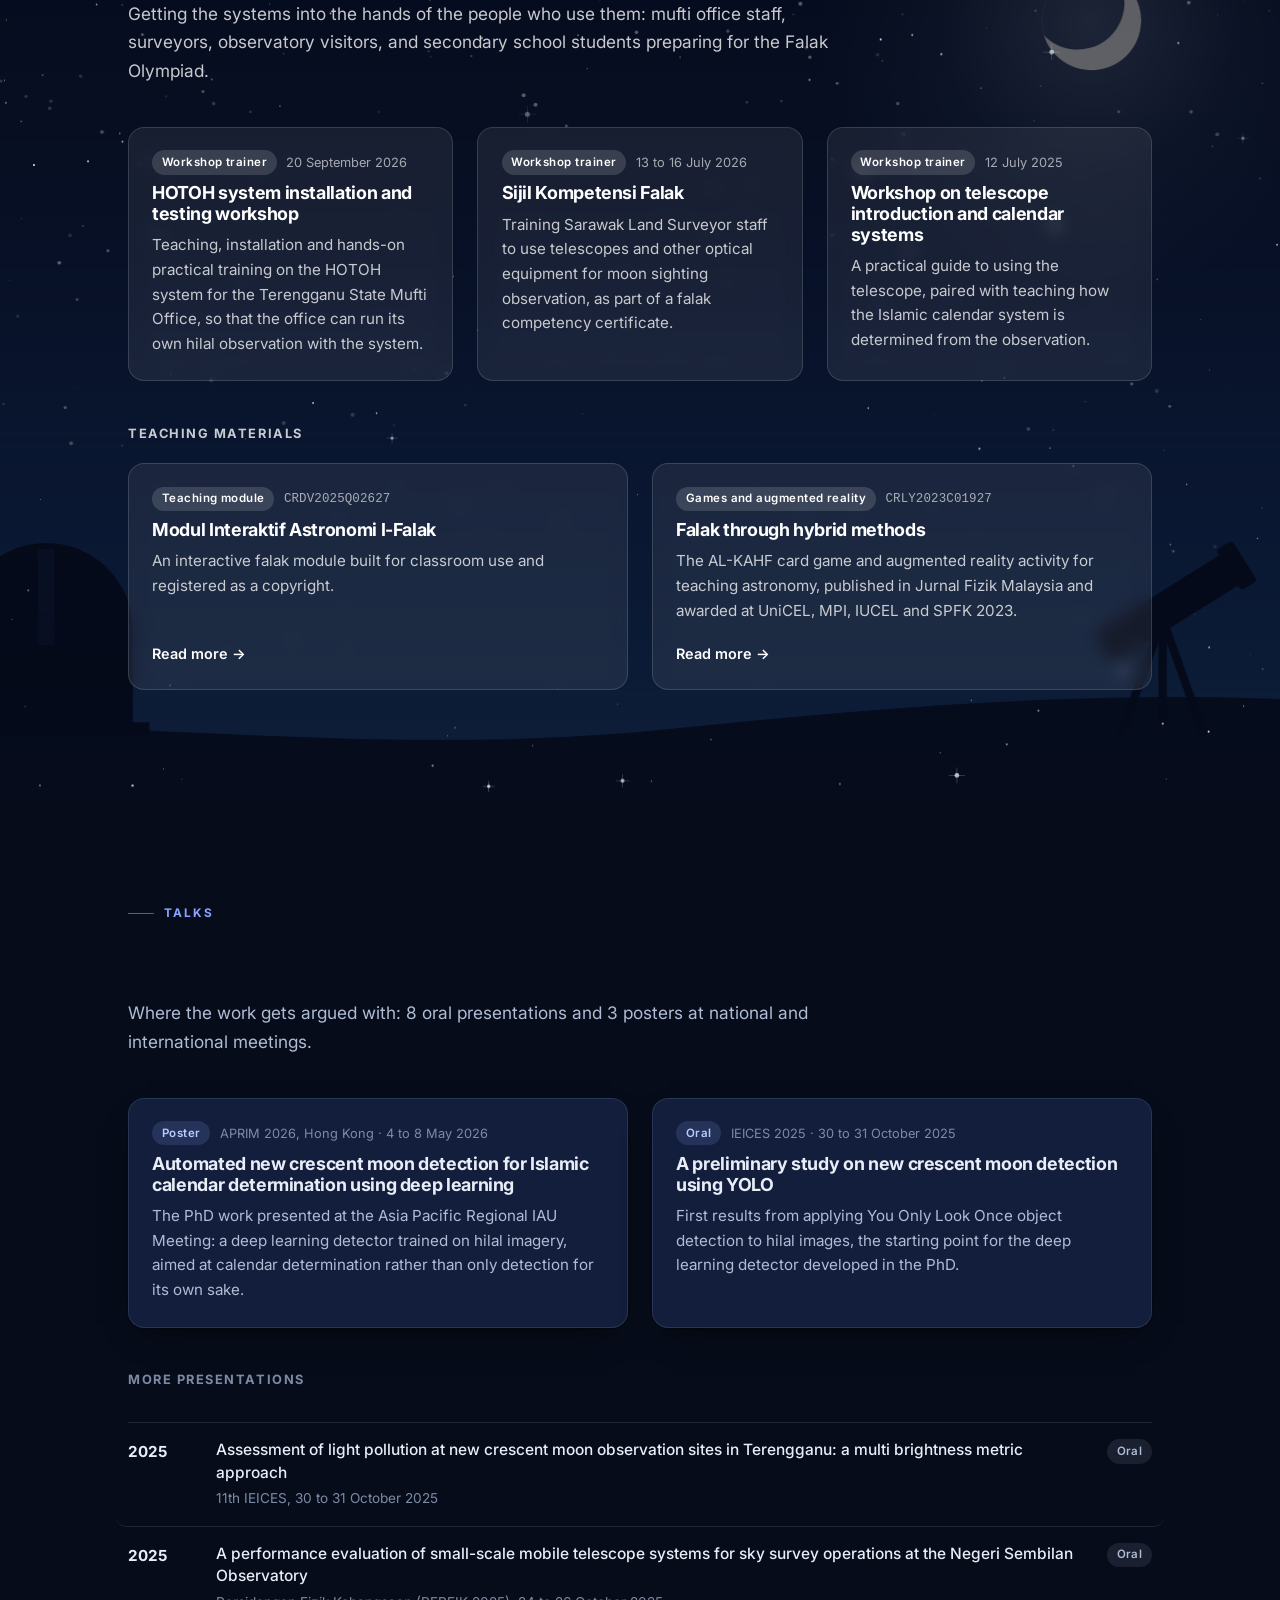
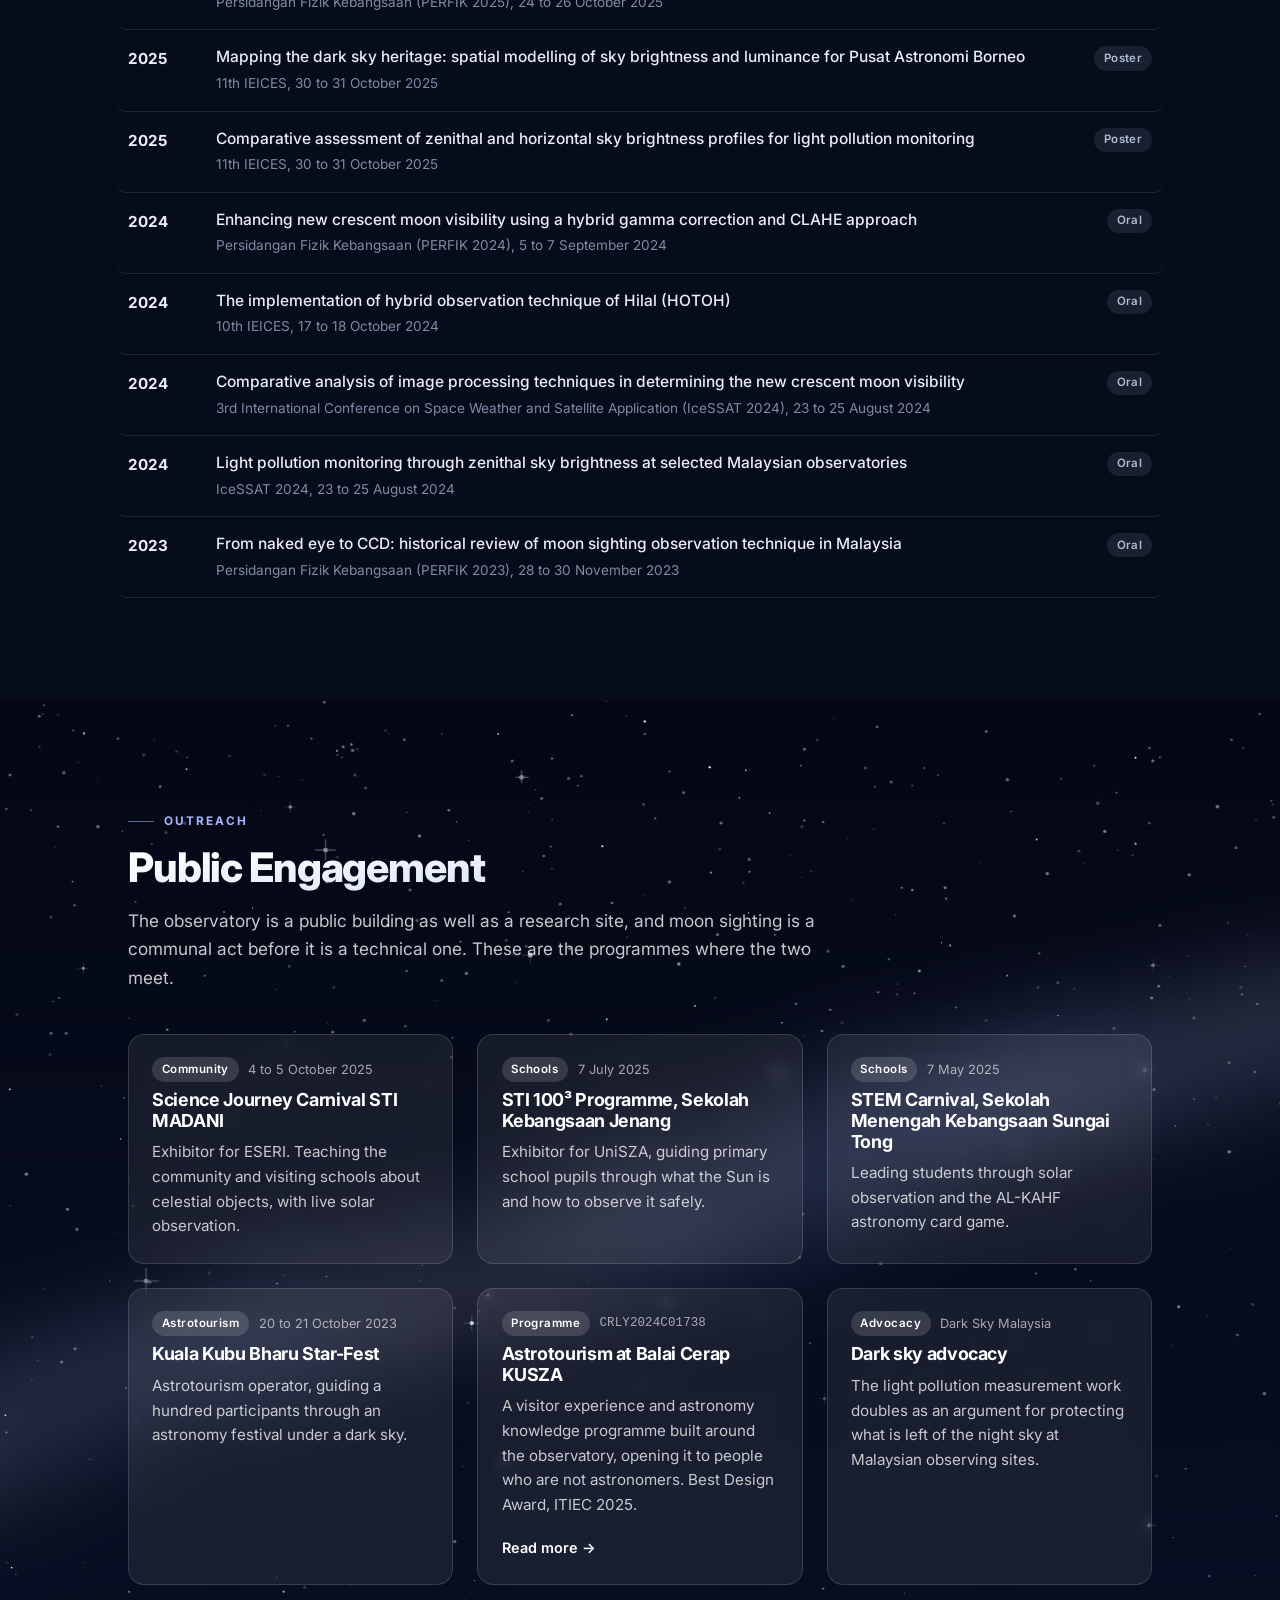
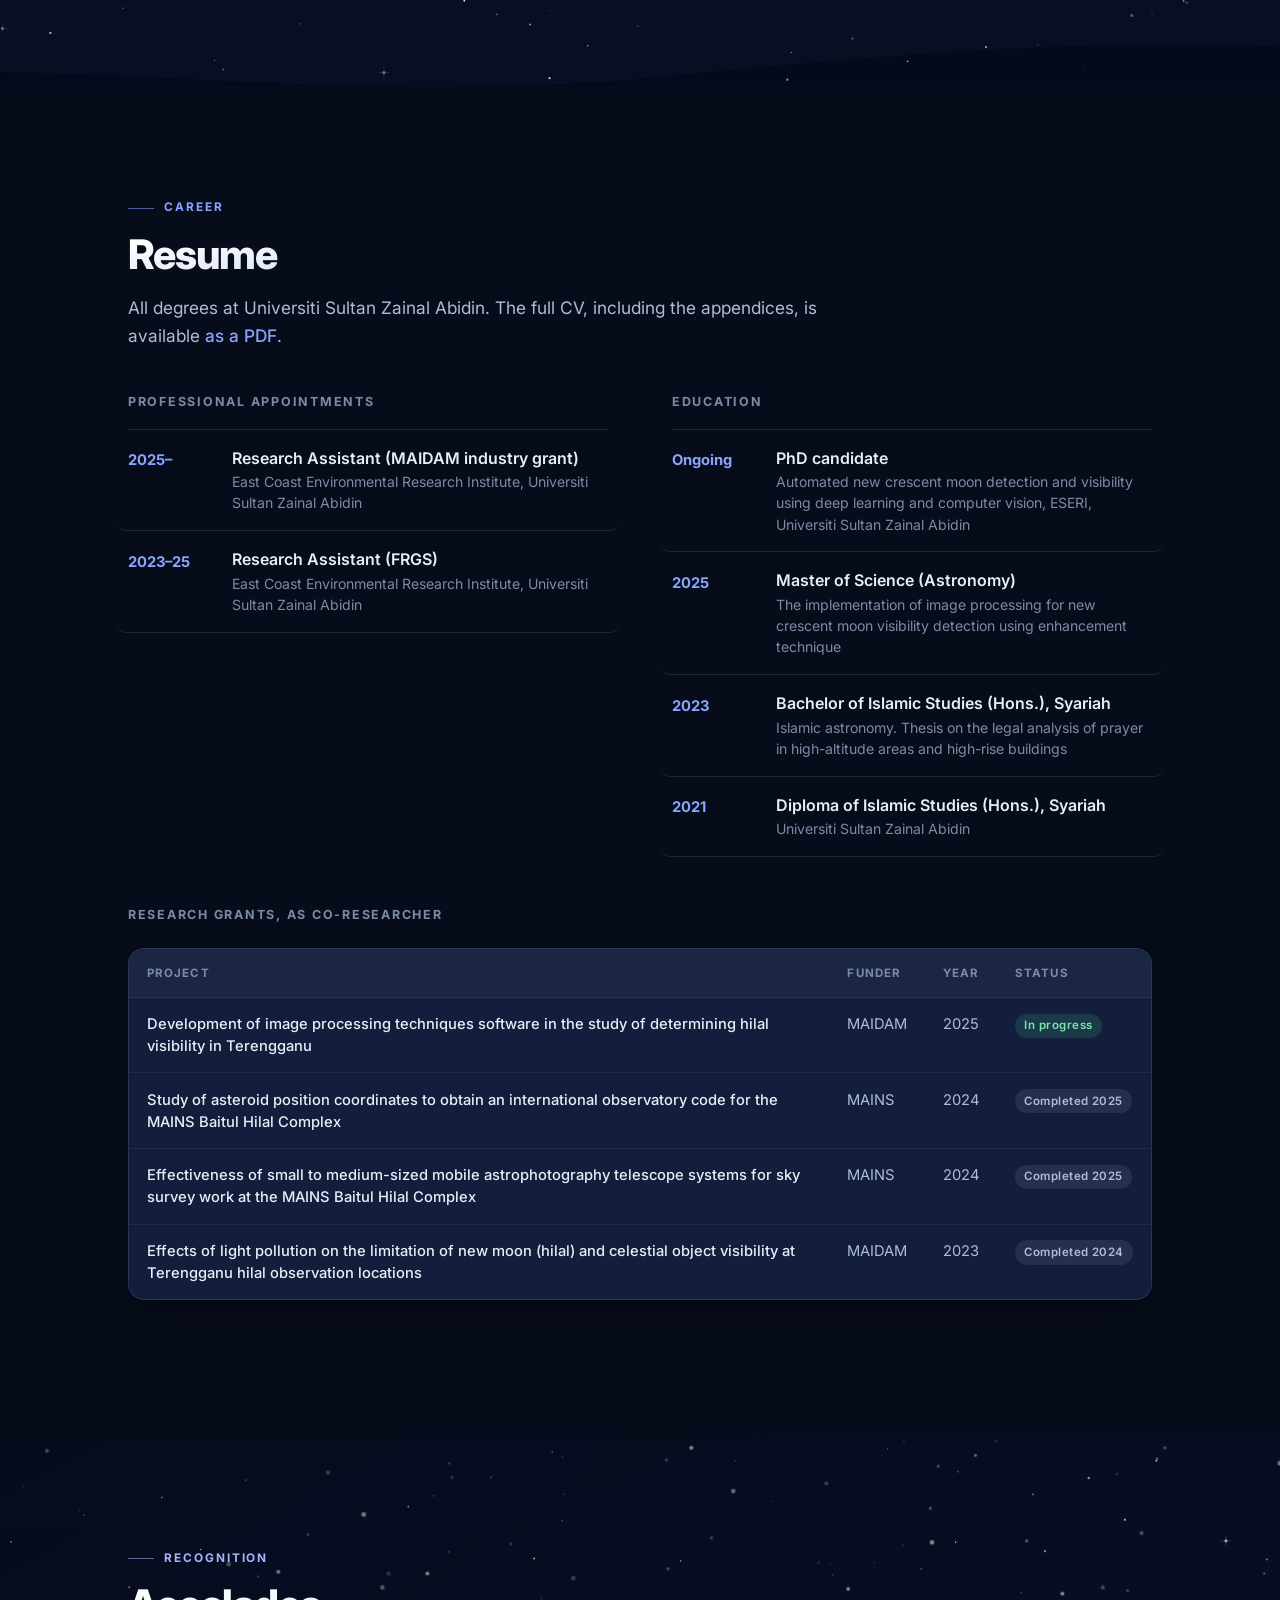
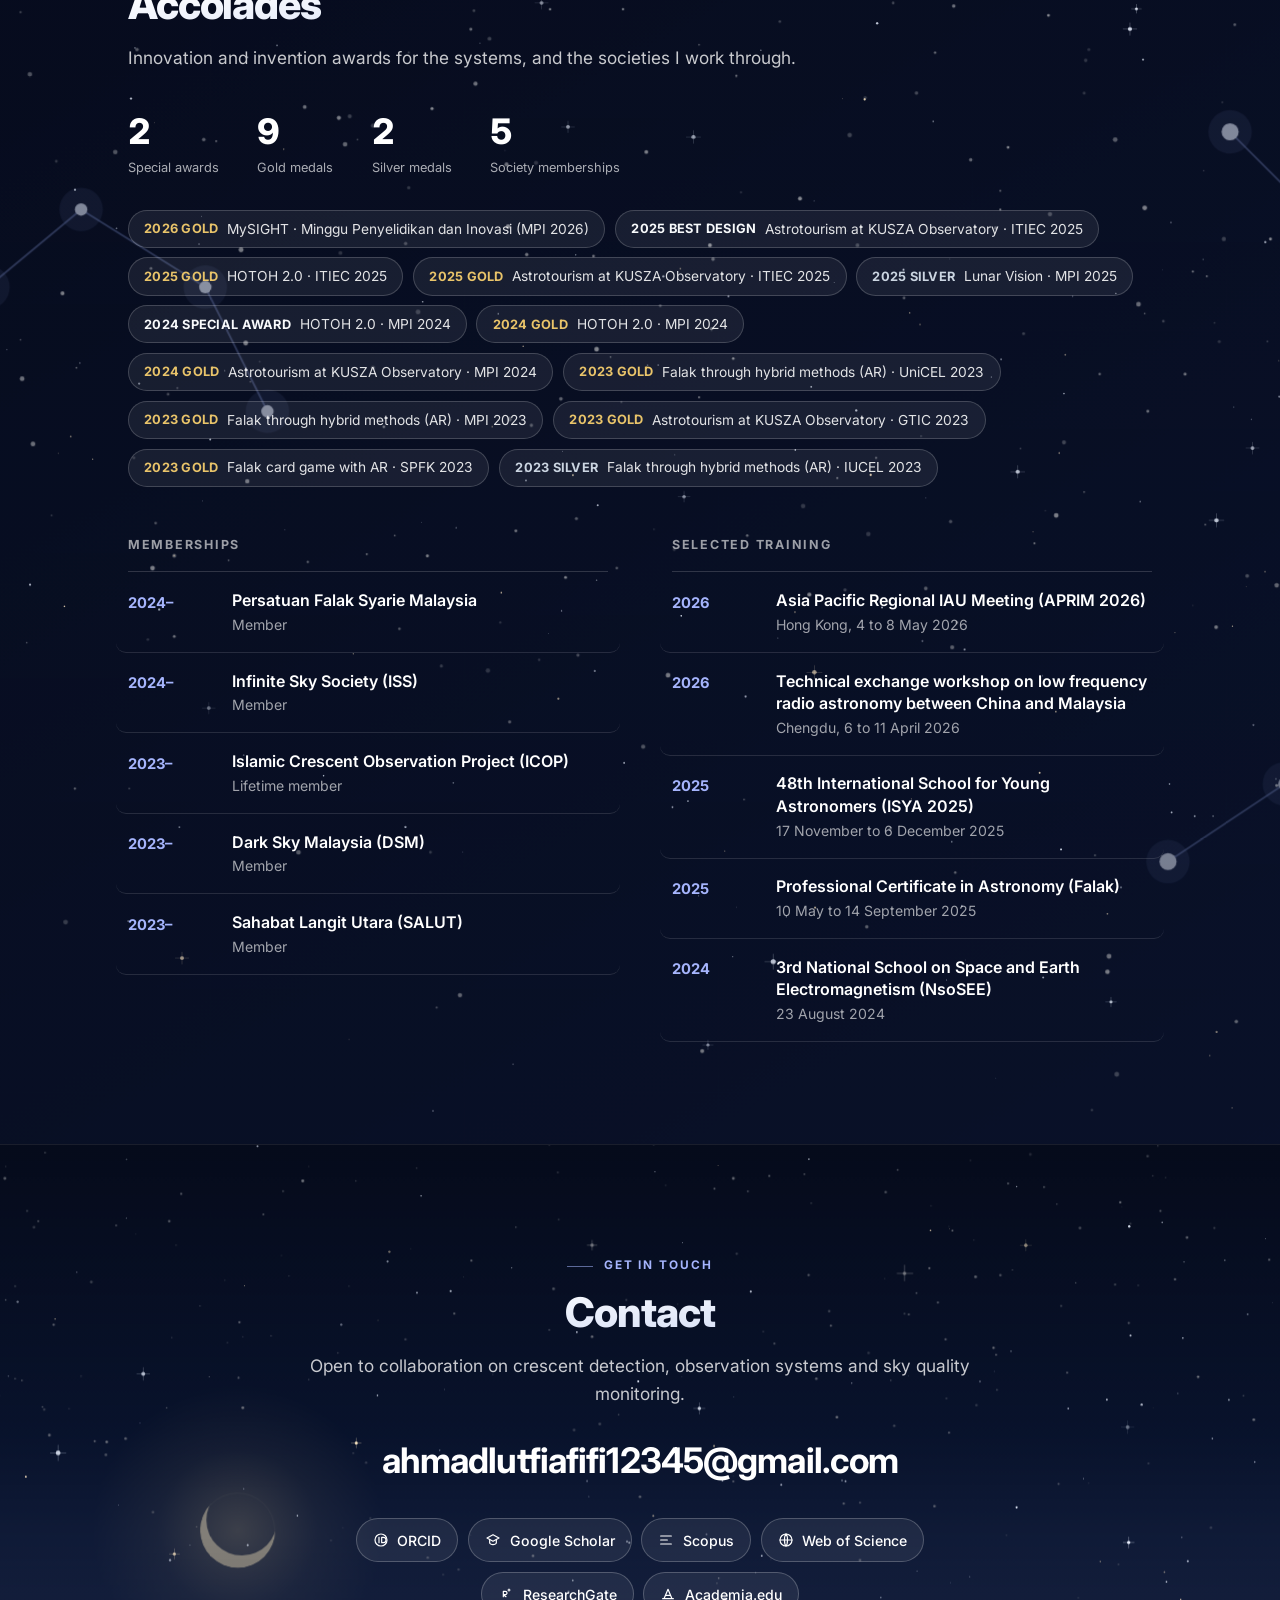
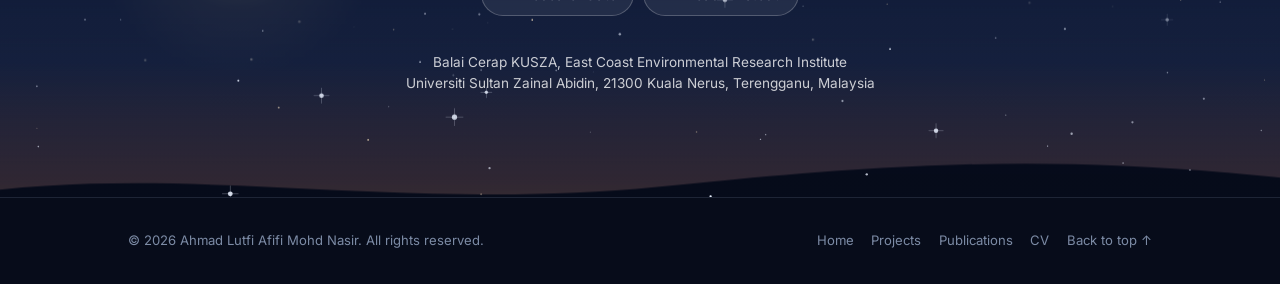
==== commit e09e842c: "index.html" ====
--- a/index.html
+++ b/index.html
@@ -9,7 +9,7 @@
 <link rel="canonical" href="https://hotohhilal.com/">
 <meta property="og:type" content="profile">
 <meta property="og:title" content="Ahmad Lutfi Afifi Mohd Nasir">
-<meta property="og:description" content="Ahmad Lutfi Afifi bin Mohd Nasir. Research Assistant and PhD candidate at ESERI, Universiti Sultan Zainal Abidin. Automated new crescent moon (hilal) detection using image processing, deep learning and computer vision.">
+<meta property="og:description" content="Ahmad Lutfi Afifi Mohd Nasir. Research Assistant and PhD candidate at ESERI, Universiti Sultan Zainal Abidin. Automated new crescent moon (hilal) detection using image processing, deep learning and computer vision.">
 <meta property="og:url" content="https://hotohhilal.com/">
 <meta property="og:image" content="https://hotohhilal.com/assets/portrait.webp">
 <meta name="twitter:card" content="summary">
@@ -89,10 +89,10 @@
   <div class="band-shade"></div>
   <div class="wrap hero-in">
     <div class="portrait reveal">
-      <img src="assets/portrait.webp" width="800" height="800" alt="Ahmad Lutfi Afifi bin Mohd Nasir" fetchpriority="high">
+      <img src="assets/portrait.webp" width="800" height="800" alt="Ahmad Lutfi Afifi Mohd Nasir" fetchpriority="high">
     </div>
     <div class="hero-text">
-      <h1 class="reveal">Ahmad Lutfi Afifi bin Mohd Nasir</h1>
+      <h1 class="reveal">Ahmad Lutfi Afifi Mohd Nasir</h1>
       <p class="thesis reveal d1">The crescent is faint, the sky behind it is bright, and the decision that follows has to be defensible.</p>
       <p class="role reveal d2">Research Assistant and PhD candidate at the East Coast Environmental Research Institute, Universiti Sultan Zainal Abidin</p>
       <div class="acts reveal d3">
@@ -731,7 +731,7 @@
 
 <footer>
   <div class="wrap">
-    <span>&copy; <span id="yr">2026</span> Ahmad Lutfi Afifi bin Mohd Nasir. All rights reserved.</span>
+    <span>&copy; <span id="yr">2026</span> Ahmad Lutfi Afifi Mohd Nasir. All rights reserved.</span>
     <nav aria-label="Footer">
       <a href="index.html">Home</a>
       <a href="projects.html">Projects</a>
